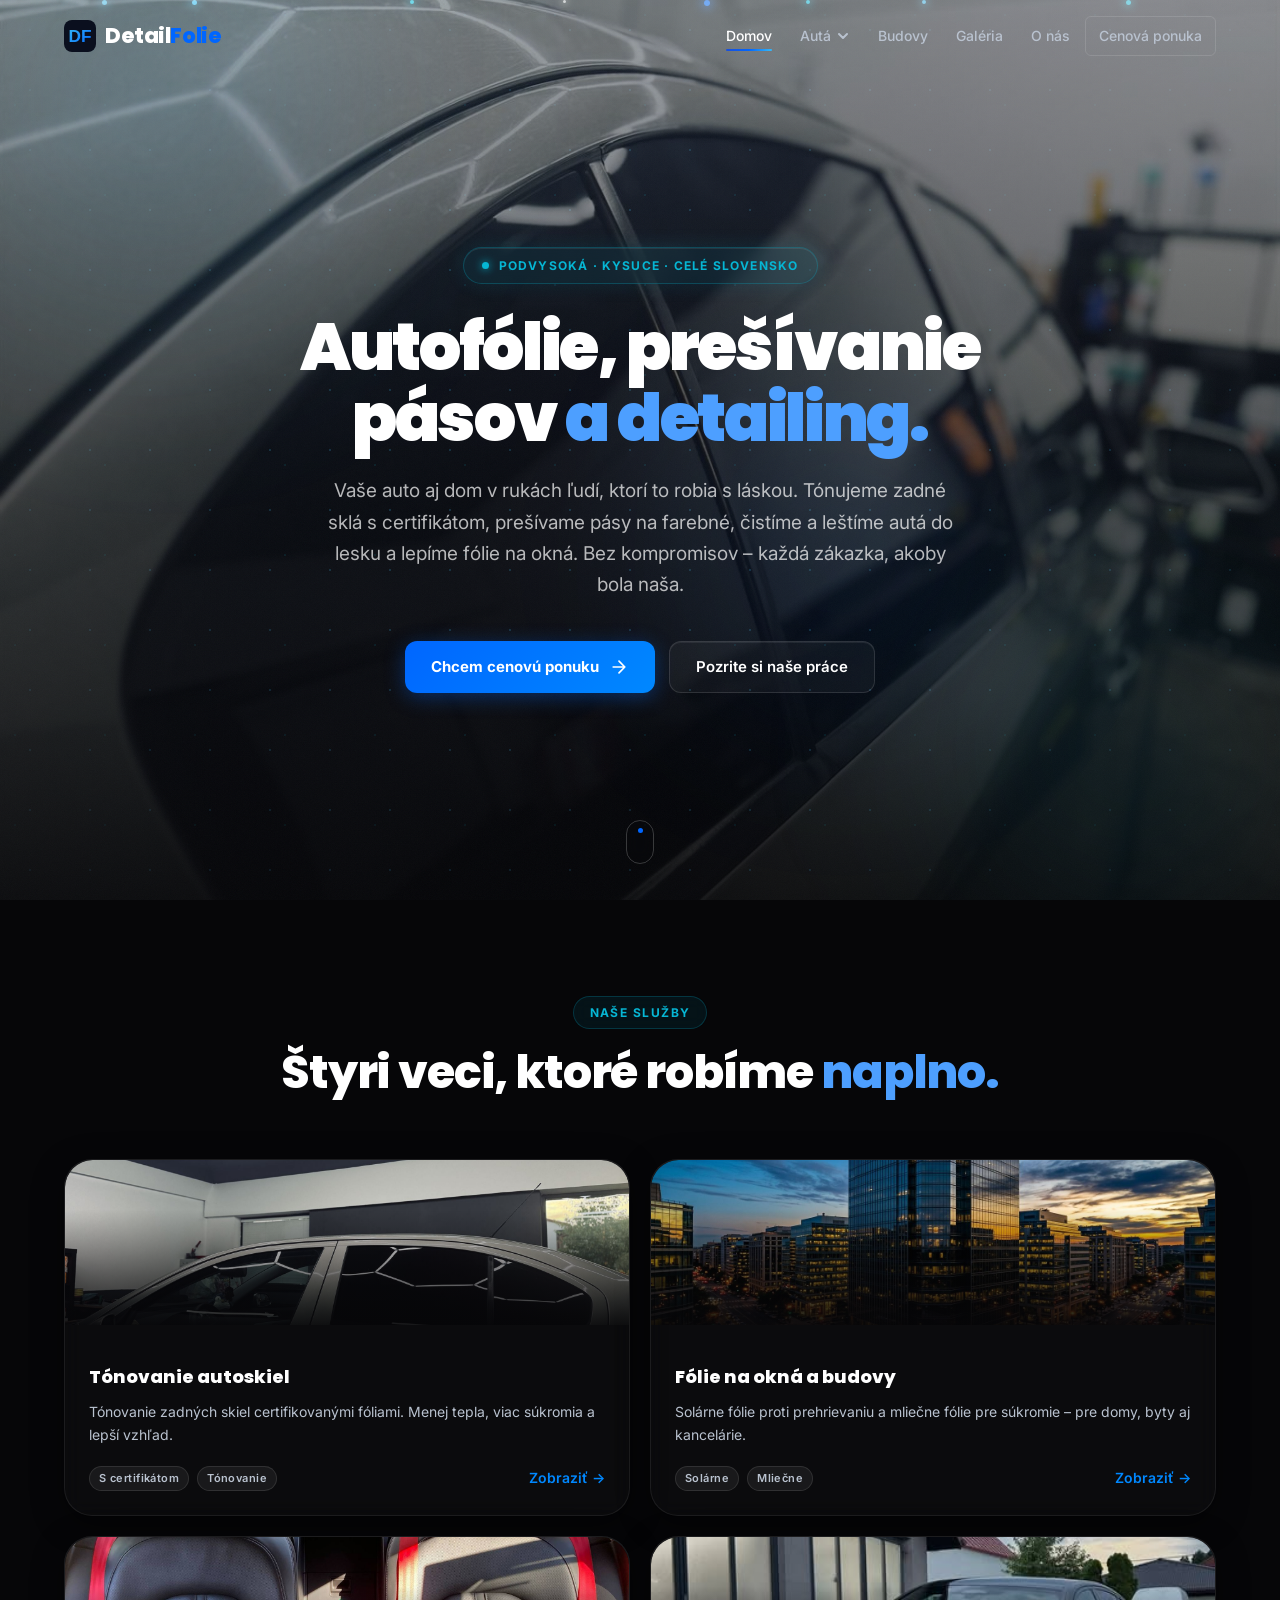
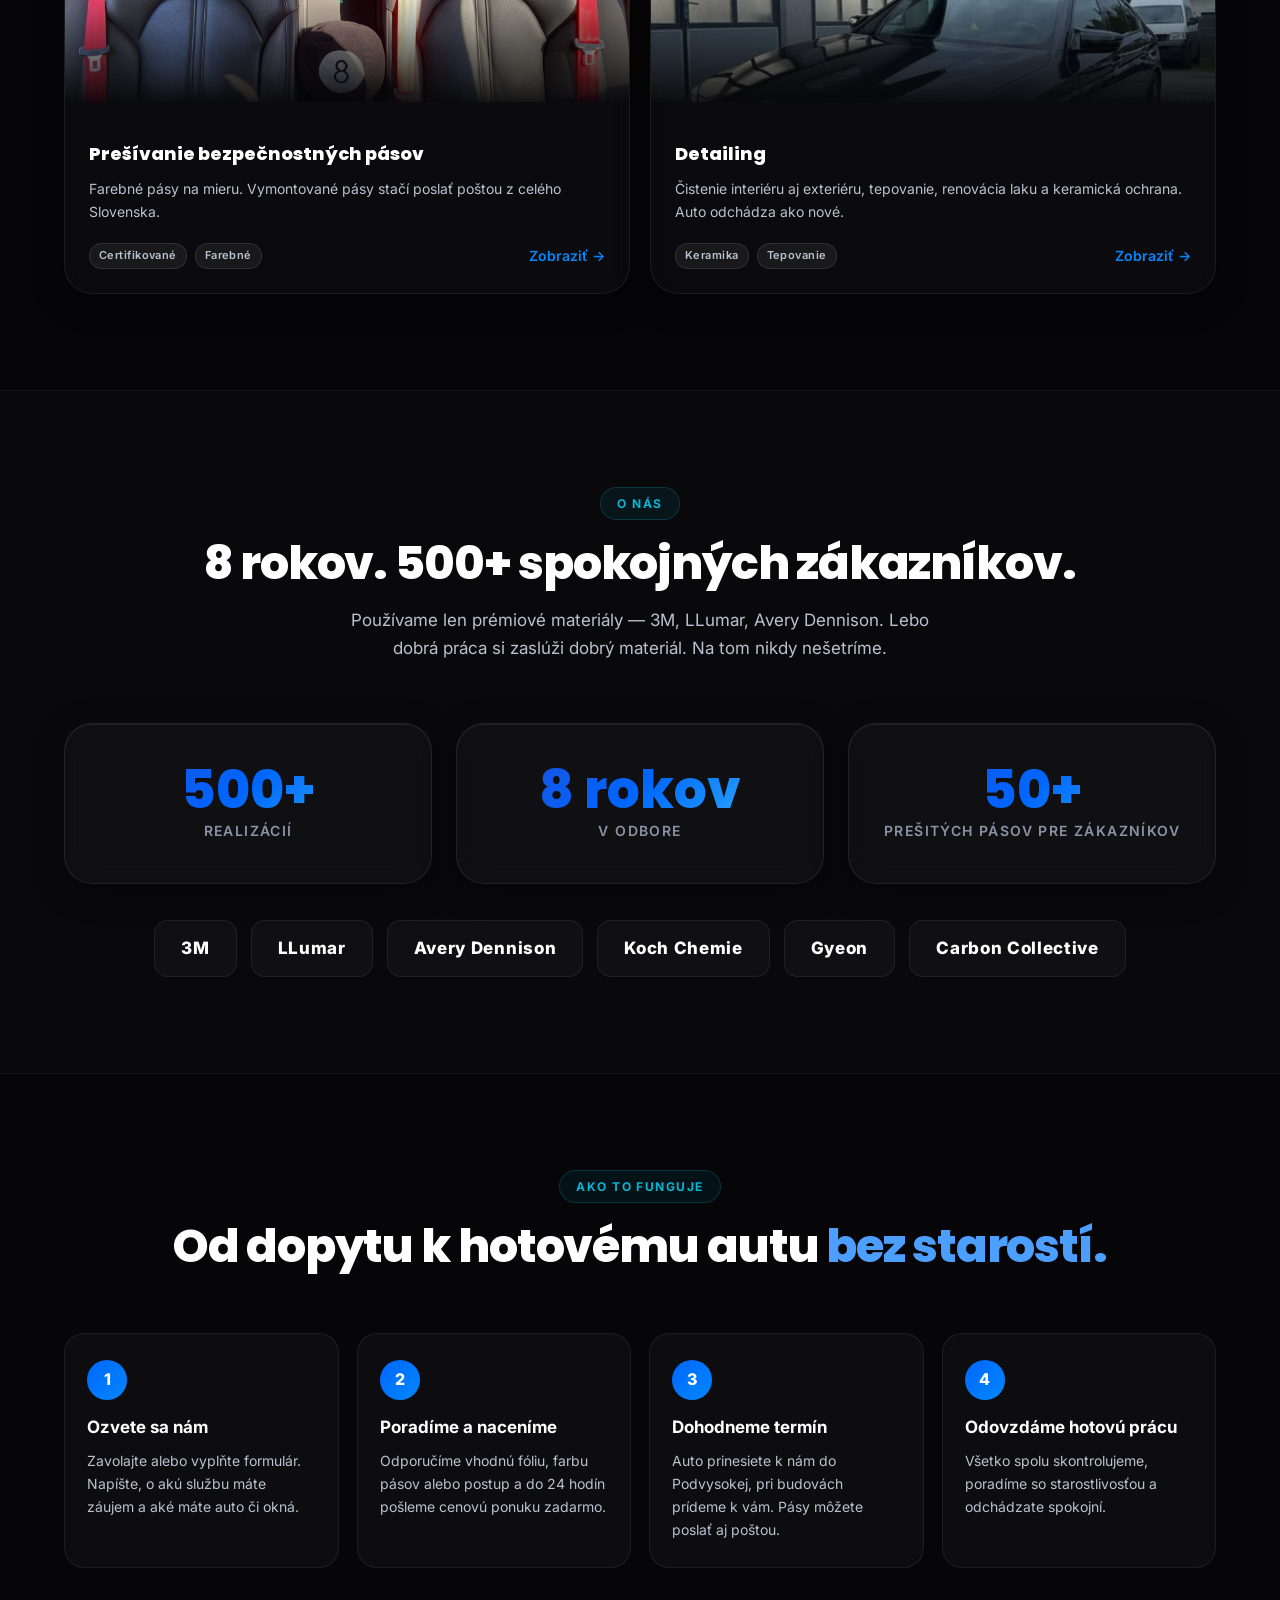
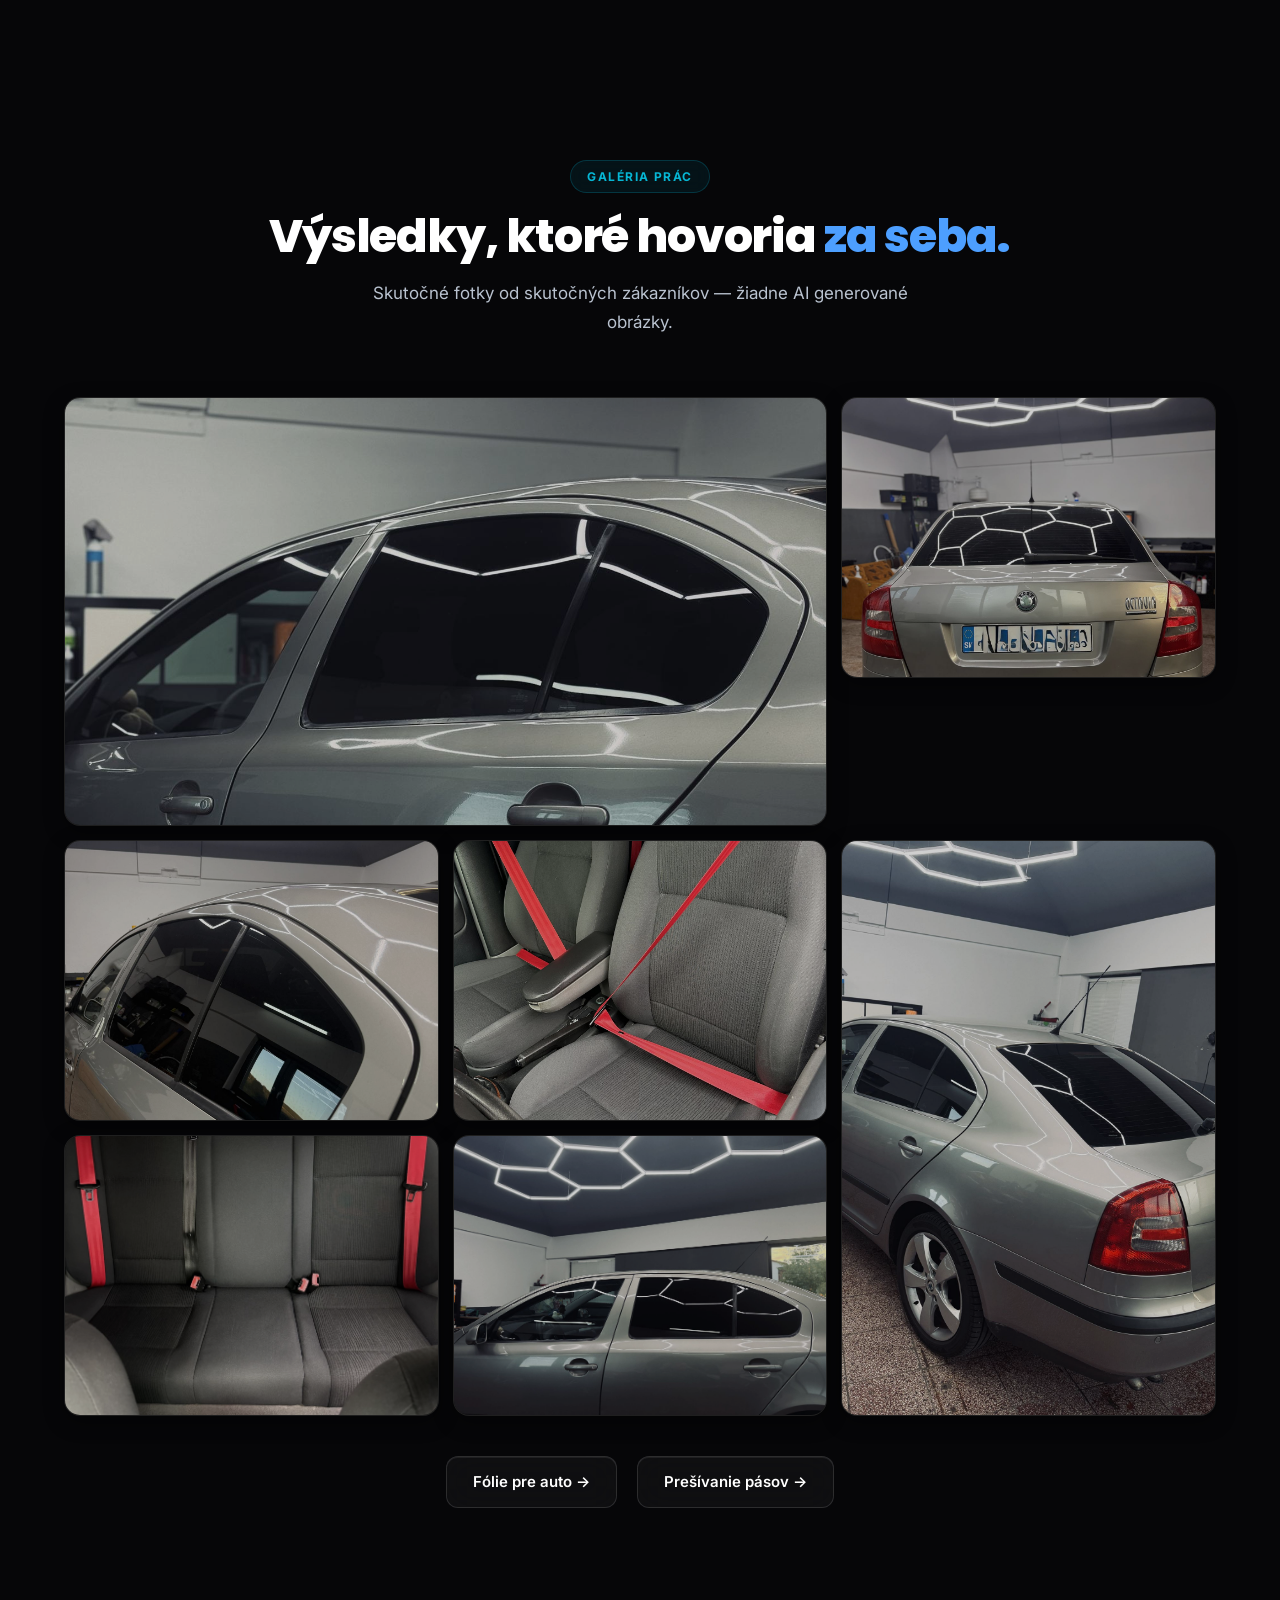
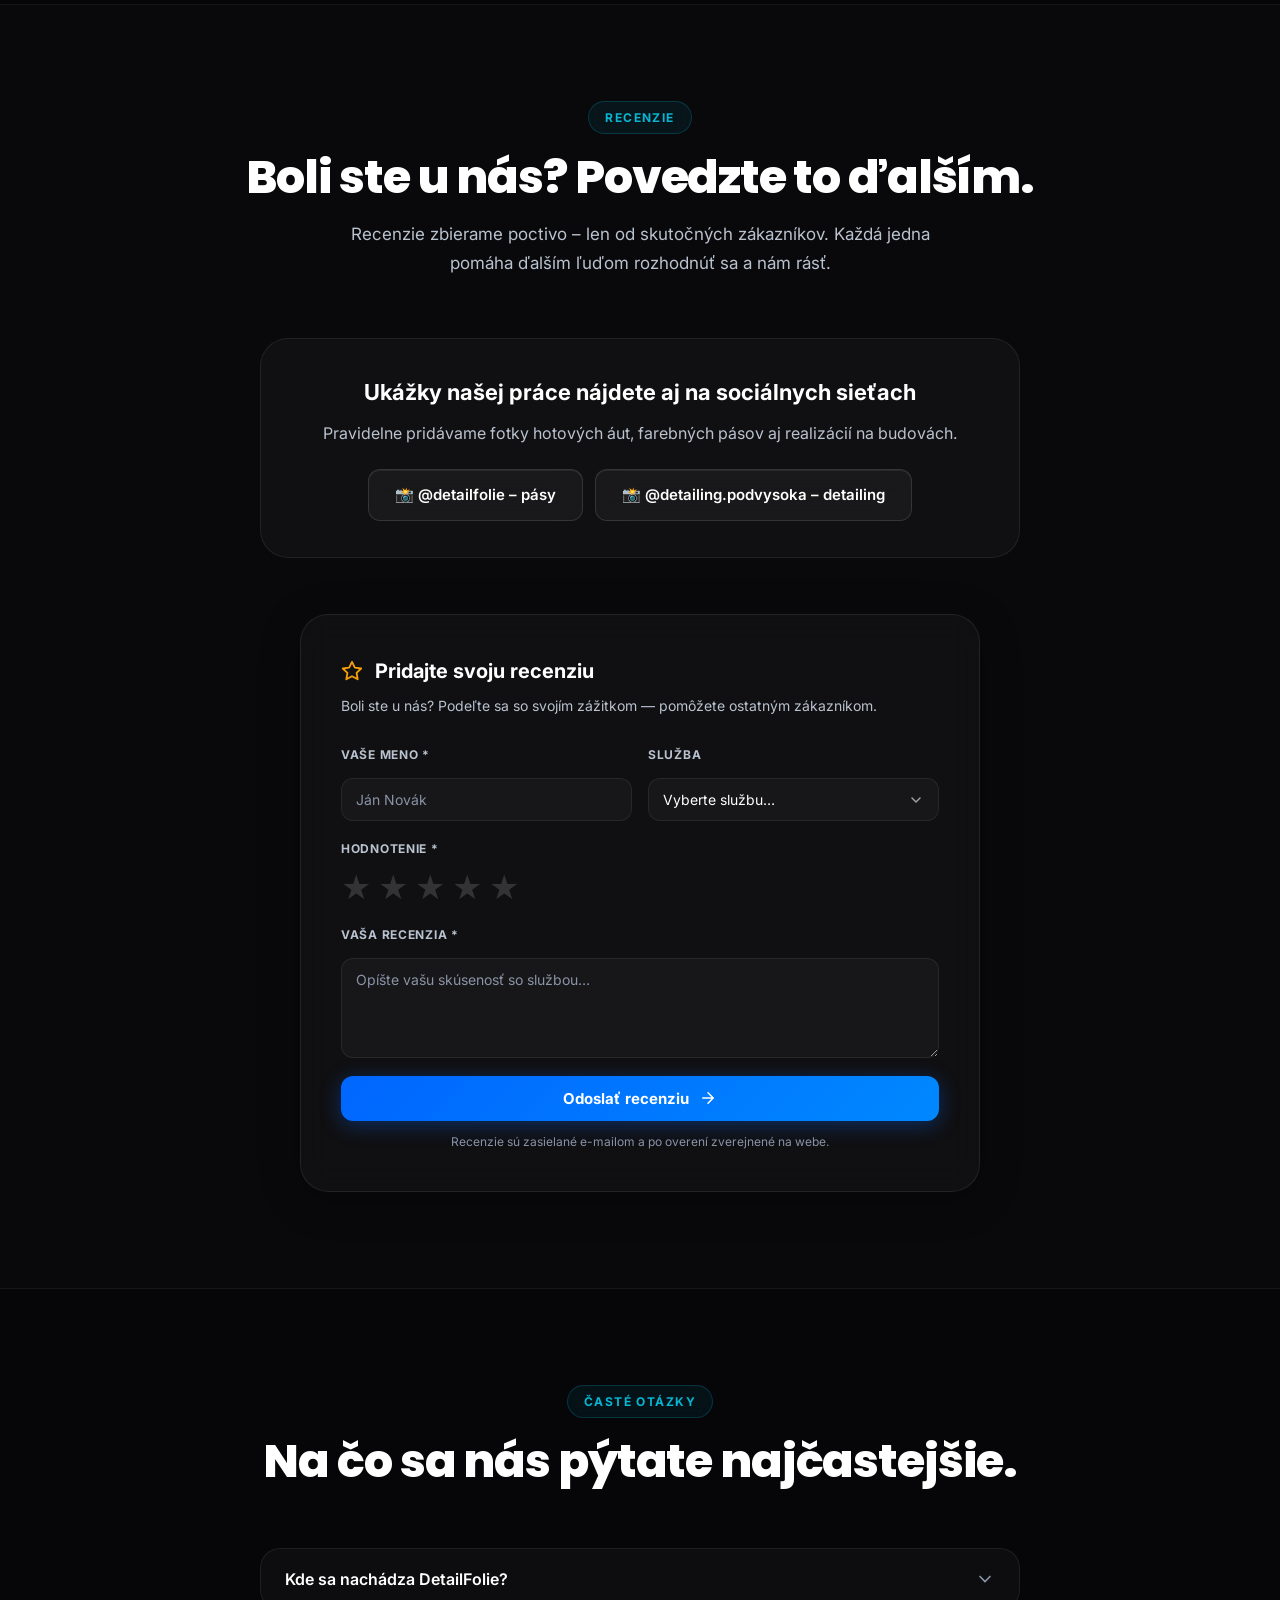
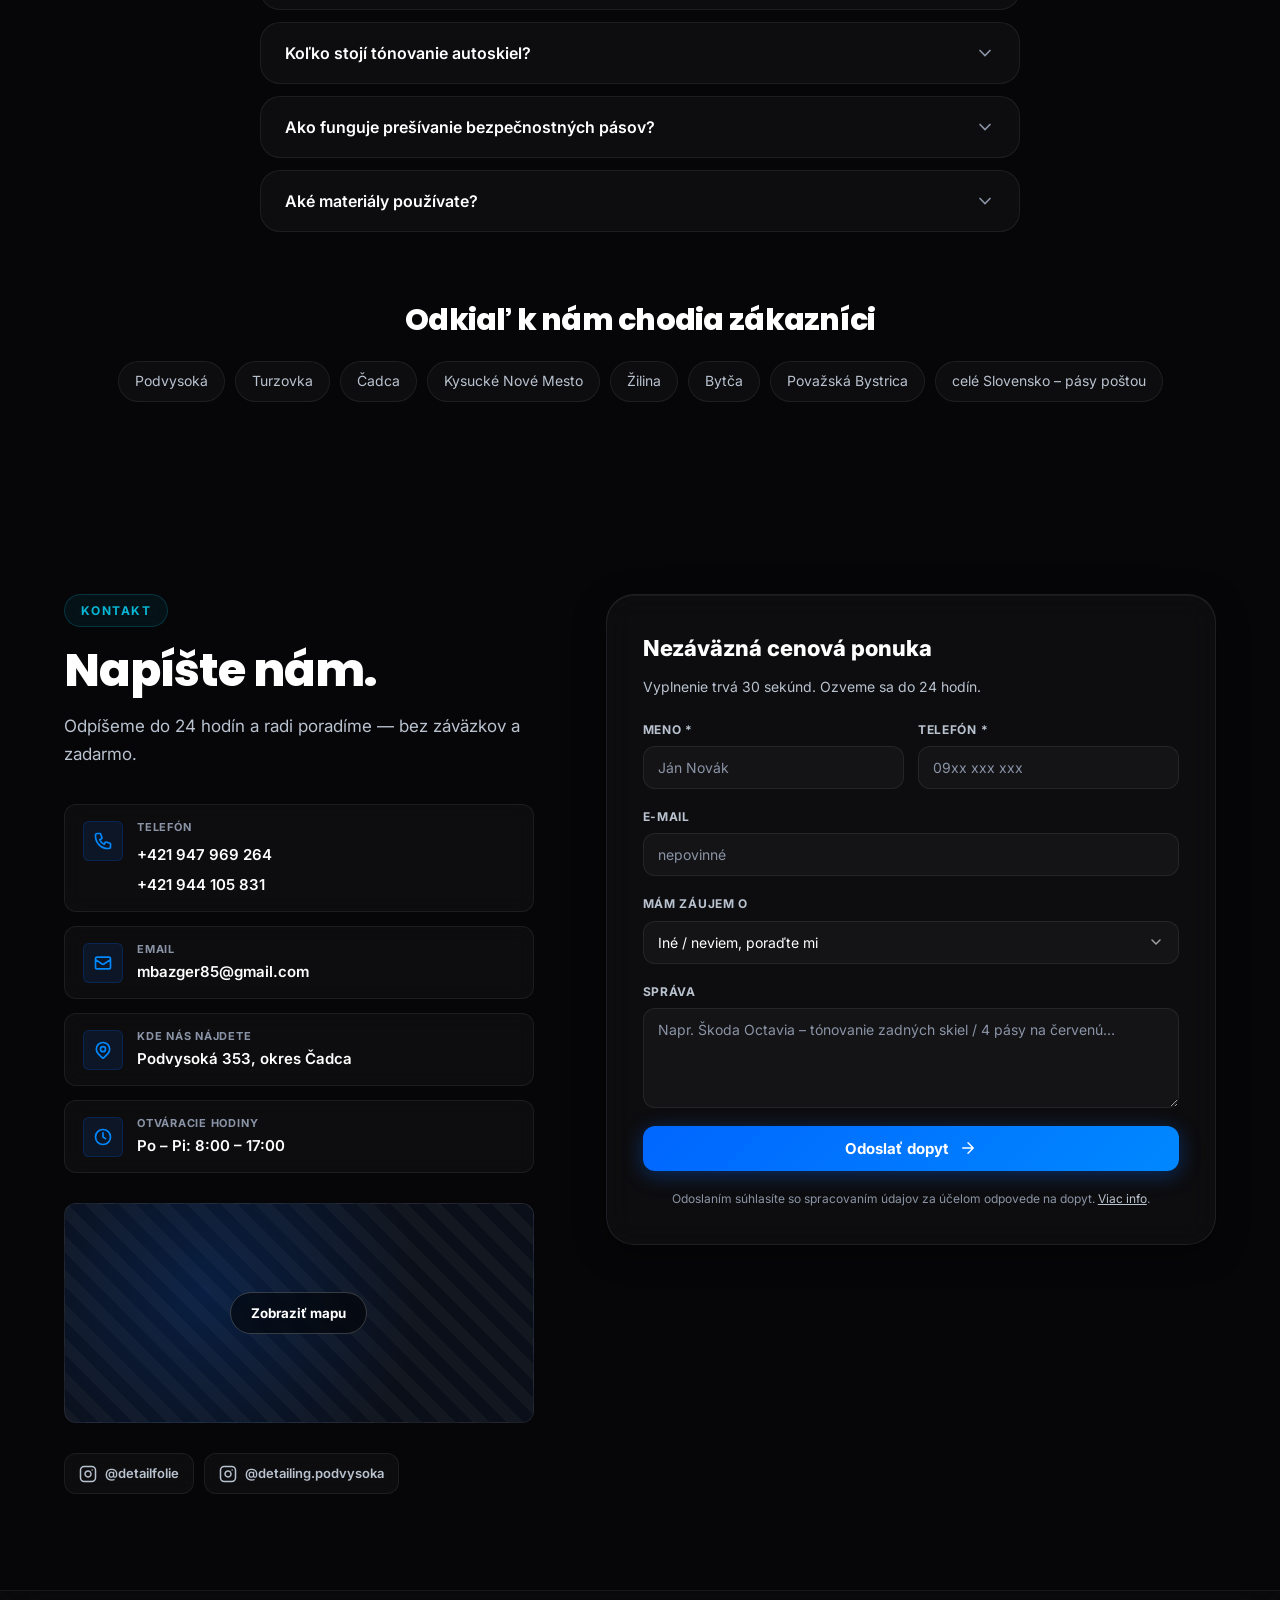
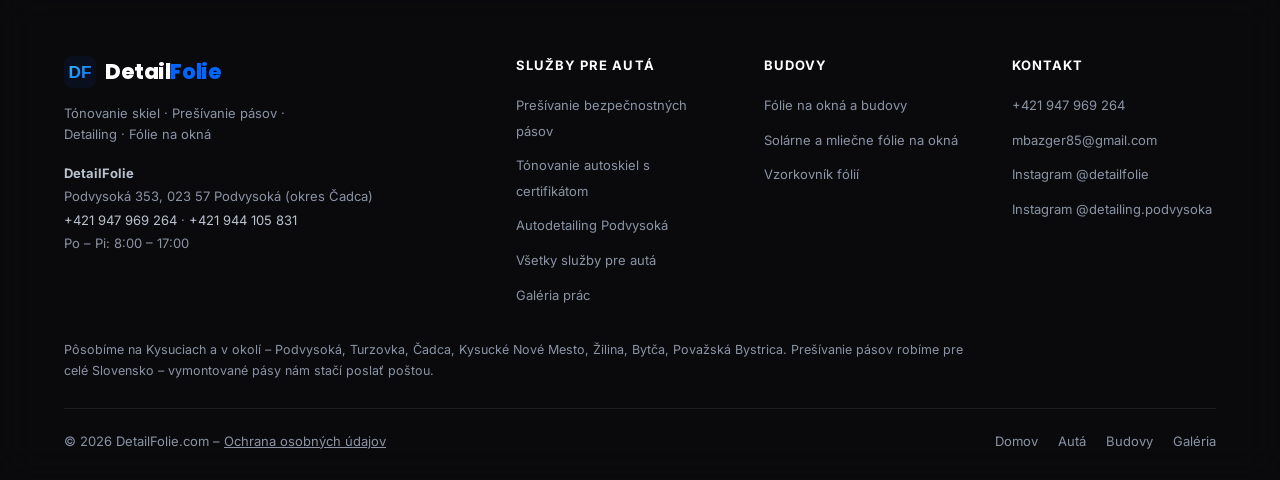
==== index.html @ 5110e55f "Mobilný cenník, galéria po riadkoch, GSAP + Lenis animácie - Cenník na mobile: názov a cena v riadku" ====
<!DOCTYPE html>
<html lang="sk">
<head>
  <meta charset="UTF-8"/>
  <meta name="viewport" content="width=device-width, initial-scale=1.0"/>

  <title>Tónovanie autoskiel, prešívanie pásov, detailing a fólie na okná | Podvysoká, Čadca – DetailFolie</title>
  <meta name="description" content="Tónovanie zadných skiel s certifikátom, farebné bezpečnostné pásy (aj poštou), autodetailing a tepovanie, protislnečné a mliečne fólie na okná. Podvysoká, Čadca, Turzovka, Žilina. Ponuka zadarmo ☎ 0947 969 264"/>
  <meta name="robots" content="index, follow, max-snippet:-1, max-image-preview:large, max-video-preview:-1"/>
  <link rel="canonical" href="https://detailfolie.com/"/>

  <link rel="icon" type="image/svg+xml" href="/favicon.svg"/>
  <link rel="apple-touch-icon" href="/favicon.jpg"/>
  <meta name="theme-color" content="#0a0f1e"/>

  <meta property="og:type" content="website"/>
  <meta property="og:site_name" content="DetailFolie"/>
  <meta property="og:url" content="https://detailfolie.com/"/>
  <meta property="og:title" content="DetailFolie – autofólie, prešívanie pásov, detailing, fólie na budovy"/>
  <meta property="og:description" content="Tónovanie autoskiel, farebné bezpečnostné pásy, detailing a fólie na okná. Podvysoká a okolie, prešívanie pásov aj poštou z celého Slovenska."/>
  <meta property="og:image" content="https://detailfolie.com/assets/og/home.jpg"/>
  <meta property="og:image:width" content="1200"/>
  <meta property="og:image:height" content="630"/>
  <meta property="og:locale" content="sk_SK"/>
  <meta name="twitter:card" content="summary_large_image"/>

  <link rel="preload" as="image" href="/folie_auta/IMG_4145.JPEG" fetchpriority="high"/>

  <script type="application/ld+json">
  {
    "@context": "https://schema.org",
    "@graph": [
      {
        "@type": "WebSite",
        "@id": "https://detailfolie.com/#web",
        "url": "https://detailfolie.com/",
        "name": "DetailFolie",
        "inLanguage": "sk-SK",
        "publisher": { "@id": "https://detailfolie.com/#firma" }
      },
      {
        "@type": "AutoRepair",
        "@id": "https://detailfolie.com/#firma",
        "name": "DetailFolie",
        "description": "Tónovanie zadných skiel auta certifikovanými fóliami, prešívanie bezpečnostných pásov, autodetailing (čistenie interiéru a exteriéru, renovácia laku, keramická ochrana) a solárne a mliečne fólie na okná budov.",
        "url": "https://detailfolie.com/",
        "image": "https://detailfolie.com/assets/og/home.jpg",
        "logo": "https://detailfolie.com/favicon.jpg",
        "telephone": "+421947969264",
        "email": "mbazger85@gmail.com",
        "priceRange": "€€",
        "currenciesAccepted": "EUR",
        "paymentAccepted": "Hotovosť, bankový prevod",
        "address": { "@type": "PostalAddress", "streetAddress": "Podvysoká 353", "addressLocality": "Podvysoká", "postalCode": "023 57", "addressRegion": "Žilinský kraj", "addressCountry": "SK" },
        "openingHoursSpecification": [{ "@type": "OpeningHoursSpecification", "dayOfWeek": ["Monday","Tuesday","Wednesday","Thursday","Friday"], "opens": "08:00", "closes": "17:00" }],
        "areaServed": [
          { "@type": "City", "name": "Podvysoká" }, { "@type": "City", "name": "Turzovka" }, { "@type": "City", "name": "Čadca" },
          { "@type": "City", "name": "Kysucké Nové Mesto" }, { "@type": "City", "name": "Žilina" }, { "@type": "City", "name": "Bytča" },
          { "@type": "City", "name": "Považská Bystrica" }, { "@type": "Country", "name": "Slovensko" }
        ],
        "hasOfferCatalog": {
          "@type": "OfferCatalog",
          "name": "Služby DetailFolie",
          "itemListElement": [
            { "@type": "Offer", "itemOffered": { "@type": "Service", "name": "Prešívanie bezpečnostných pásov", "url": "https://detailfolie.com/presivanie" } },
            { "@type": "Offer", "itemOffered": { "@type": "Service", "name": "Tónovanie autoskiel", "url": "https://detailfolie.com/auto-folie" } },
            { "@type": "Offer", "itemOffered": { "@type": "Service", "name": "Autodetailing – čistenie, renovácia laku, keramická ochrana", "url": "https://detailfolie.com/detailing" } },
            { "@type": "Offer", "itemOffered": { "@type": "Service", "name": "Solárne a mliečne fólie na okná budov", "url": "https://detailfolie.com/budovy" } }
          ]
        },
        "sameAs": ["https://www.instagram.com/detailfolie/", "https://www.instagram.com/detailing.podvysoka/"]
      },
      {
        "@type": "FAQPage",
        "mainEntity": [
          { "@type": "Question", "name": "Kde sa nachádza DetailFolie?", "acceptedAnswer": { "@type": "Answer", "text": "Sme v Podvysokej (okres Čadca, Kysuce). Zákazníci k nám chodia z Turzovky, Čadce, Kysuckého Nového Mesta, Žiliny, Bytče aj Považskej Bystrice. Fólie na budovy montujeme priamo u vás a prešívanie pásov robíme aj poštou pre celé Slovensko." } },
          { "@type": "Question", "name": "Koľko stojí tónovanie autoskiel?", "acceptedAnswer": { "@type": "Answer", "text": "Cena závisí od typu vozidla, počtu skiel a zvolenej fólie. Napíšte nám model auta alebo zavolajte na +421 947 969 264 a pošleme presnú cenovú ponuku zadarmo." } },
          { "@type": "Question", "name": "Ako funguje prešívanie bezpečnostných pásov?", "acceptedAnswer": { "@type": "Answer", "text": "Vymontované pásy nám pošlete poštou alebo prinesiete osobne do Podvysokej. Prešijeme ich špeciálnymi niťami vo farbe podľa vášho výberu so zachovaním bezpečnosti a pošleme späť, prípadne si po ne prídete." } },
          { "@type": "Question", "name": "Aké materiály používate?", "acceptedAnswer": { "@type": "Answer", "text": "Pri fóliách používame materiály 3M, LLumar a Avery Dennison, pri detailingu profesionálnu chémiu a keramiku Koch Chemie, Gyeon a Carbon Collective. Dobrá práca si zaslúži dobrý materiál." } }
        ]
      }
    ]
  }
  </script>

  <!-- ===== FONTS & CSS ===== -->
  <link rel="preconnect" href="https://fonts.googleapis.com"/>
  <link rel="preconnect" href="https://fonts.gstatic.com" crossorigin/>
  <link href="https://fonts.googleapis.com/css2?family=Outfit:wght@300;400;500;600;700;800;900&display=swap" rel="stylesheet"/>
  <link rel="stylesheet" href="style.css"/>

</head>
<body>

<div class="bg-4d" aria-hidden="true">
  <div class="bg-grid"></div>
  <div class="bg-beam b1"></div>
  <div class="bg-beam b2"></div>
  <div class="bg-beam b3"></div>
  <div class="bg-particle p1"></div>
  <div class="bg-particle p2"></div>
  <div class="bg-particle p3"></div>
  <div class="bg-particle p4"></div>
  <div class="bg-particle p5"></div>
  <div class="bg-particle p6"></div>
  <div class="bg-particle p7"></div>
  <div class="bg-particle p8"></div>
  <div class="bg-ray r1"></div>
  <div class="bg-ray r2"></div>
  <div class="bg-ray r3"></div>
</div>

<nav class="navbar" id="navbar" aria-label="Hlavné menu">
  <div class="nav-inner">
    <a aria-label="DetailFolie – domov" class="nav-logo" href="/">
      <span style="display:inline-flex;align-items:center;gap:9px;">
        <img src="/favicon.svg" alt="" width="32" height="32" style="border-radius:8px;vertical-align:middle;"/>
        <span class="logo-text">Detail<span class="logo-accent">Folie</span></span>
      </span>
    </a>

    <ul class="nav-links" id="navLinks">
      <li class="nav-item"><a class="nav-link" data-page="/" href="/">Domov</a></li>
      <li class="nav-item">
        <a href="/auto" class="nav-link" data-page="/auto" aria-haspopup="true">
          Autá
          <svg class="nav-chevron" width="14" height="14" viewBox="0 0 14 14" fill="none" aria-hidden="true"><path d="M3 5l4 4 4-4" stroke="currentColor" stroke-width="2" stroke-linecap="round" stroke-linejoin="round"/></svg>
        </a>
        <div class="nav-dropdown">
          <a class="dropdown-link" data-page="/auto-folie" href="/auto-folie">
            <div class="dropdown-icon"><svg width="18" height="18" viewBox="0 0 24 24" fill="none" aria-hidden="true"><path d="M3 11l2-5h14l2 5M3 11v6h18v-6M3 11H1m20 0h2" stroke="currentColor" stroke-width="2" stroke-linecap="round"/></svg></div>
            <div><span>Fólie pre auto</span><span class="dropdown-label">Tónovanie skiel s certifikátom</span></div>
          </a>
          <div class="dropdown-sep"></div>
          <a class="dropdown-link" data-page="/presivanie" href="/presivanie">
            <div class="dropdown-icon"><svg width="18" height="18" viewBox="0 0 24 24" fill="none" aria-hidden="true"><path d="M12 2v20M2 12h20" stroke="currentColor" stroke-width="2" stroke-linecap="round"/></svg></div>
            <div><span>Prešívanie pásov</span><span class="dropdown-label">Farebné bezpečnostné pásy</span></div>
          </a>
          <div class="dropdown-sep"></div>
          <a class="dropdown-link" data-page="/detailing" href="/detailing">
            <div class="dropdown-icon"><svg width="18" height="18" viewBox="0 0 24 24" fill="none" aria-hidden="true"><circle cx="12" cy="12" r="9" stroke="currentColor" stroke-width="2"/><path d="M12 8v4l3 3" stroke="currentColor" stroke-width="2" stroke-linecap="round"/></svg></div>
            <div><span>Detailing</span><span class="dropdown-label">Čistenie, leštenie, keramika</span></div>
          </a>
        </div>
      </li>
      <li class="nav-item"><a class="nav-link" data-page="/budovy" href="/budovy">Budovy</a></li>
      <li class="nav-item"><a class="nav-link" data-page="/galeria" href="/galeria">Galéria</a></li>
      <li class="nav-item"><a class="nav-link" href="/#preco-my">O nás</a></li>
      <li class="nav-item"><a class="nav-link nav-cta" href="#kontakt">Cenová ponuka</a></li>
    </ul>
    <button class="nav-toggle" id="navToggle" aria-label="Otvoriť menu" aria-expanded="false" aria-controls="mobileDrawer"><span></span><span></span><span></span></button>
  </div>
</nav>

<div class="mobile-drawer" id="mobileDrawer">
  <a class="nav-link" href="/">Domov</a>
  <div class="mobile-sep"></div>
  <a class="mobile-group-title" href="/auto">Autá</a>
  <a class="dropdown-link" href="/auto-folie"><div class="dropdown-icon"><svg width="16" height="16" viewBox="0 0 24 24" fill="none" aria-hidden="true"><path d="M3 11l2-5h14l2 5M3 11v6h18v-6" stroke="currentColor" stroke-width="2" stroke-linecap="round"/></svg></div><div><span>Fólie pre auto</span></div></a>
  <a class="dropdown-link" href="/presivanie"><div class="dropdown-icon"><svg width="16" height="16" viewBox="0 0 24 24" fill="none" aria-hidden="true"><path d="M12 2v20M2 12h20" stroke="currentColor" stroke-width="2" stroke-linecap="round"/></svg></div><div><span>Prešívanie pásov</span></div></a>
  <a class="dropdown-link" href="/detailing"><div class="dropdown-icon"><svg width="16" height="16" viewBox="0 0 24 24" fill="none" aria-hidden="true"><circle cx="12" cy="12" r="9" stroke="currentColor" stroke-width="2"/></svg></div><div><span>Detailing</span></div></a>
  <div class="mobile-sep"></div>
  <a class="nav-link" href="/budovy">Fólie na budovy</a>
  <a class="nav-link" href="/galeria">Galéria prác</a>
  <a class="nav-link" href="/vzorkovnik">Vzorkovník fólií</a>
  <a class="nav-link" href="#kontakt" style="color:var(--blue-h);font-weight:700">Cenová ponuka</a>
</div>

<header class="hero">
  <div class="hero-bg">
    <div class="hero-slideshow" id="heroSlides">
      <div class="hero-slide active" style="background-image: url('folie_auta/IMG_4145.JPEG');"></div>
      <div class="hero-slide" style="background-image: url('folie_auta/IMG_4149.JPEG');"></div>
      <div class="hero-slide" style="background-image: url('pasy/28.jpeg');"></div>
      <div class="hero-slide" style="background-image: url('folie_auta/IMG_4148.JPEG');"></div>
    </div>
    <div class="hero-overlay"></div>
    <div class="hero-orb hero-orb-1"></div>
    <div class="hero-orb hero-orb-2"></div>
    <div class="hero-orb hero-orb-3"></div>
  </div>
  <div class="hero-content">
    <div class="hero-badge">
      <span class="badge-dot"></span> Podvysoká · Kysuce · celé Slovensko
    </div>
    <h1 class="hero-title">
      Autofólie, prešívanie<br/>pásov
      <span class="gt-blue">a detailing.</span>
    </h1>
    <p class="hero-sub">
      Vaše auto aj dom v rukách ľudí, ktorí to robia s láskou. Tónujeme zadné sklá s certifikátom, prešívame pásy na farebné, čistíme a leštíme autá do lesku a lepíme fólie na okná. Bez kompromisov – každá zákazka, akoby bola naša.
    </p>
    <div class="hero-btns">
      <a href="#kontakt" class="btn btn-primary">
        Chcem cenovú ponuku
        <svg width="20" height="20" viewBox="0 0 24 24" fill="none"><path d="M5 12h14M12 5l7 7-7 7" stroke="currentColor" stroke-width="2" stroke-linecap="round" stroke-linejoin="round"/></svg>
      </a>
      <a href="#sluzby" class="btn btn-ghost">
        Pozrite si naše práce
      </a>
    </div>
  </div>
  <a href="#sluzby" class="hero-scroll" aria-label="Scroll down">
    <div class="scroll-ico"><div class="scroll-dot"></div></div>
  </a>
</header>

<section id="sluzby" class="sec">
  <div class="container">
    <div class="sec-hdr anim">
      <span class="tag">Naše služby</span>
      <h2 class="sec-title">Štyri veci, ktoré robíme <span class="gt-blue">naplno.</span></h2>
    </div>
    <div class="hub-grid svc-hub-grid">

      <!-- Fólie pre auto -->
      <a href="/auto-folie" class="hub-card svc-card anim anim-d1">
        <div class="svc-photo-wrap">
          <img src="folie_auta/IMG_4148.JPEG" alt="Tónovanie autoskiel a fólie na auto" class="svc-photo" loading="lazy" decoding="async"/>
          <div class="svc-photo-fade"></div>
          <div class="svc-card-icon svc-icon-blue svc-icon-over">
            <svg width="22" height="22" viewBox="0 0 24 24" fill="none">
              <path d="M4.5 10.5L6 6.5C6.4 5.4 7.4 5 8.5 5h7c1.1 0 2.1.4 2.5 1.5l1.5 4" stroke="currentColor" stroke-width="1.8" stroke-linecap="round"/>
              <rect x="2" y="10.5" width="20" height="7" rx="2" stroke="currentColor" stroke-width="1.8"/>
              <circle cx="6.5" cy="17.5" r="1.5" fill="currentColor"/>
              <circle cx="17.5" cy="17.5" r="1.5" fill="currentColor"/>
            </svg>
          </div>
        </div>
        <div class="svc-card-body">
          <h3>Tónovanie autoskiel</h3>
          <p>Tónovanie zadných skiel certifikovanými fóliami. Menej tepla, viac súkromia a lepší vzhľad.</p>
        </div>
        <div class="svc-card-footer">
          <span class="svc-tag">S certifikátom</span>
          <span class="svc-tag">Tónovanie</span>
          <span class="hub-card-link">Zobraziť →</span>
        </div>
        <div class="svc-card-deco svc-deco-blue"></div>
      </a>

      <!-- Fólie na budovy -->
      <a href="/budovy" class="hub-card svc-card anim anim-d2">
        <div class="svc-photo-wrap">
          <img src="assets/hero_building_folie.jpg" alt="Solárne fólie na okná budov" class="svc-photo" loading="lazy" decoding="async"/>
          <div class="svc-photo-fade"></div>
          <div class="svc-card-icon svc-icon-sky svc-icon-over">
            <svg width="22" height="22" viewBox="0 0 24 24" fill="none">
              <rect x="3" y="3" width="18" height="18" rx="2" stroke="currentColor" stroke-width="1.8"/>
              <path d="M3 9h18M3 15h18M9 3v18M15 3v18" stroke="currentColor" stroke-width="1.5" stroke-linecap="round"/>
              <rect x="5" y="5" width="2.5" height="2.5" rx=".4" fill="currentColor" opacity=".5"/>
              <rect x="16.5" y="5" width="2.5" height="2.5" rx=".4" fill="currentColor" opacity=".5"/>
            </svg>
          </div>
        </div>
        <div class="svc-card-body">
          <h3>Fólie na okná a budovy</h3>
          <p>Solárne fólie proti prehrievaniu a mliečne fólie pre súkromie – pre domy, byty aj kancelárie.</p>
        </div>
        <div class="svc-card-footer">
          <span class="svc-tag">Solárne</span>
          <span class="svc-tag">Mliečne</span>
          <span class="hub-card-link">Zobraziť →</span>
        </div>
        <div class="svc-card-deco svc-deco-sky"></div>
      </a>

      <!-- Prešívanie pásov -->
      <a href="/presivanie" class="hub-card svc-card anim anim-d3">
        <div class="svc-photo-wrap">
          <img src="pasy/4.jpg" alt="Prešívanie bezpečnostných pásov na farebné – červené pásy v aute" class="svc-photo" loading="lazy" decoding="async"/>
          <div class="svc-photo-fade"></div>
          <div class="svc-card-icon svc-icon-amber svc-icon-over">
            <svg width="22" height="22" viewBox="0 0 24 24" fill="none">
              <path d="M5 4C5 4 5 14 12 19c7-5 7-15 7-15" stroke="currentColor" stroke-width="1.8" stroke-linecap="round" stroke-linejoin="round"/>
              <path d="M9 4h6" stroke="currentColor" stroke-width="1.8" stroke-linecap="round"/>
              <path d="M8 8.5h8M8.5 12h7M9.5 15h5" stroke="currentColor" stroke-width="1.4" stroke-linecap="round" stroke-dasharray="1.5 2"/>
            </svg>
          </div>
        </div>
        <div class="svc-card-body">
          <h3>Prešívanie bezpečnostných pásov</h3>
          <p>Farebné pásy na mieru. Vymontované pásy stačí poslať poštou z celého Slovenska.</p>
        </div>
        <div class="svc-card-footer">
          <span class="svc-tag">Certifikované</span>
          <span class="svc-tag">Farebné</span>
          <span class="hub-card-link">Zobraziť →</span>
        </div>
        <div class="svc-card-deco svc-deco-amber"></div>
      </a>

      <!-- Detailing -->
      <a href="/detailing" class="hub-card svc-card anim anim-d4">
        <div class="svc-photo-wrap">
          <img src="detailing/bmw-5-exterier.jpg" alt="Auto detailing Podvysoká – BMW po čistení exteriéru" class="svc-photo" loading="lazy" decoding="async"/>
          <div class="svc-photo-fade"></div>
          <div class="svc-card-icon svc-icon-emerald svc-icon-over">
            <svg width="22" height="22" viewBox="0 0 24 24" fill="none">
              <path d="M8 18V9a3 3 0 0 1 3-3h2a3 3 0 0 1 3 3v2" stroke="currentColor" stroke-width="1.8" stroke-linecap="round"/>
              <path d="M8 18h8" stroke="currentColor" stroke-width="1.8" stroke-linecap="round"/>
              <path d="M16 11c1.5 0 3 .5 3 2s-1.5 2-3 2" stroke="currentColor" stroke-width="1.5" stroke-linecap="round"/>
              <circle cx="19" cy="13" r=".8" fill="currentColor"/>
            </svg>
          </div>
        </div>
        <div class="svc-card-body">
          <h3>Detailing</h3>
          <p>Čistenie interiéru aj exteriéru, tepovanie, renovácia laku a keramická ochrana. Auto odchádza ako nové.</p>
        </div>
        <div class="svc-card-footer">
          <span class="svc-tag">Keramika</span>
          <span class="svc-tag">Tepovanie</span>
          <span class="hub-card-link">Zobraziť →</span>
        </div>
        <div class="svc-card-deco svc-deco-emerald"></div>
      </a>

    </div>
  </div>
</section>

<section id="preco-my" class="sec-alt">
  <div class="container">
    <div class="sec-hdr anim">
      <span class="tag">O nás</span>
      <h2 class="sec-title">8 rokov. 500+ spokojných zákazníkov.</h2>
      <p class="sec-sub">Používame len prémiové materiály — 3M, LLumar, Avery Dennison. Lebo dobrá práca si zaslúži dobrý materiál. Na tom nikdy nešetríme.</p>
    </div>
    <div class="stats-container">
      <div class="stat-card anim anim-d1 in">
        <div class="stat-num">500+</div>
        <div class="stat-lbl">Realizácií</div>
      </div>
      <div class="stat-card anim anim-d2 in">
        <div class="stat-num">8 rokov</div>
        <div class="stat-lbl">V odbore</div>
      </div>
      <div class="stat-card anim anim-d3 in">
        <div class="stat-num">50+</div>
        <div class="stat-lbl">Prešitých pásov pre zákazníkov</div>
      </div>
    </div>
    <div class="brand-row anim" aria-label="Materiály, s ktorými pracujeme">
      <span class="brand-pill">3M</span>
      <span class="brand-pill">LLumar</span>
      <span class="brand-pill">Avery Dennison</span>
      <span class="brand-pill">Koch Chemie</span>
      <span class="brand-pill">Gyeon</span>
      <span class="brand-pill">Carbon Collective</span>
    </div>
  </div>
</section>

<section id="ako-to-funguje" class="sec">
  <div class="container">
    <div class="sec-hdr anim">
      <span class="tag">Ako to funguje</span>
      <h2 class="sec-title">Od dopytu k hotovému autu <span class="gt-blue">bez starostí.</span></h2>
    </div>
    <div class="steps-grid anim anim-d1">
      <div class="step-card"><h3>Ozvete sa nám</h3><p>Zavolajte alebo vyplňte formulár. Napíšte, o akú službu máte záujem a aké máte auto či okná.</p></div>
      <div class="step-card"><h3>Poradíme a naceníme</h3><p>Odporučíme vhodnú fóliu, farbu pásov alebo postup a do 24 hodín pošleme cenovú ponuku zadarmo.</p></div>
      <div class="step-card"><h3>Dohodneme termín</h3><p>Auto prinesiete k nám do Podvysokej, pri budovách prídeme k vám. Pásy môžete poslať aj poštou.</p></div>
      <div class="step-card"><h3>Odovzdáme hotovú prácu</h3><p>Všetko spolu skontrolujeme, poradíme so starostlivosťou a odchádzate spokojní.</p></div>
    </div>
  </div>
</section>

<!-- GALLERY SECTION ON HOMEPAGE -->
<section id="galeria-praci" class="sec">
  <div class="container">
    <div class="sec-hdr anim">
      <span class="tag">Galéria prác</span>
      <h2 class="sec-title">Výsledky, ktoré hovoria <span class="gt-blue">za seba.</span></h2>
      <p class="sec-sub">Skutočné fotky od skutočných zákazníkov — žiadne AI generované obrázky.</p>
    </div>
    <div class="home-gallery anim">
      <a href="/auto-folie" class="hg-item hg-wide">
        <img src="folie_auta/IMG_4141.JPEG" alt="Fólie pre auto" loading="lazy" />
        <div class="hg-overlay"><span class="hg-tag">Fólie pre auto</span></div>
      </a>
      <a href="/auto-folie" class="hg-item">
        <img src="folie_auta/IMG_4143.JPEG" alt="Tónovanie" loading="lazy" />
        <div class="hg-overlay"><span class="hg-tag">Tónovanie</span></div>
      </a>
      <a href="/auto-folie" class="hg-item">
        <img src="folie_auta/IMG_4147.JPEG" alt="Tónované zadné sklá auta" loading="lazy" />
        <div class="hg-overlay"><span class="hg-tag">Tónovanie</span></div>
      </a>
      <a href="/presivanie" class="hg-item">
        <img src="pasy/29.jpeg" alt="Prešívanie pásov" loading="lazy" />
        <div class="hg-overlay"><span class="hg-tag">Prešívanie pásov</span></div>
      </a>
      <a href="/auto-folie" class="hg-item hg-tall">
        <img src="folie_auta/IMG_4142.JPEG" alt="Fólie auto" loading="lazy" />
        <div class="hg-overlay"><span class="hg-tag">Fólie auto</span></div>
      </a>
      <a href="/presivanie" class="hg-item">
        <img src="pasy/27.jpeg" alt="Farebné pásy" loading="lazy" />
        <div class="hg-overlay"><span class="hg-tag">Farebné pásy</span></div>
      </a>
      <a href="/auto-folie" class="hg-item">
        <img src="folie_auta/IMG_4148.JPEG" alt="Tónovanie skiel" loading="lazy" />
        <div class="hg-overlay"><span class="hg-tag">Tónovanie skiel</span></div>
      </a>
    </div>
    <div style="text-align:center; margin-top: 40px;">
      <a href="/auto-folie" class="btn btn-ghost" style="margin-right: 16px;">Fólie pre auto →</a>
      <a href="/presivanie" class="btn btn-ghost">Prešívanie pásov →</a>
    </div>
  </div>
</section>

<style>
  .home-gallery {
    display: grid;
    grid-template-columns: repeat(3, 1fr);
    grid-template-rows: auto;
    gap: 14px;
    margin-top: 48px;
  }
  .hg-item {
    position: relative;
    border-radius: 16px;
    overflow: hidden;
    display: block;
    text-decoration: none;
    background: #111;
    border: 1px solid rgba(255,255,255,0.06);
    cursor: pointer;
    aspect-ratio: 4/3;
    transition: transform 0.3s ease, box-shadow 0.3s ease;
    box-shadow: 0 6px 20px rgba(0,0,0,0.4);
  }
  .hg-item.hg-wide { grid-column: span 2; aspect-ratio: 16/9; }
  .hg-item.hg-tall { grid-row: span 2; aspect-ratio: auto; min-height: 400px; }
  .hg-item:hover {
    transform: translateY(-4px) scale(1.01);
    box-shadow: 0 20px 40px rgba(0,0,0,0.6), 0 0 16px rgba(37,99,235,0.2);
    border-color: rgba(37,99,235,0.3);
  }
  .hg-item img {
    width: 100%; height: 100%;
    object-fit: cover; display: block;
    transition: transform 0.5s ease, filter 0.3s ease;
    filter: brightness(0.82);
  }
  .hg-item:hover img { transform: scale(1.06); filter: brightness(1); }
  .hg-overlay {
    position: absolute; inset: 0;
    background: linear-gradient(to top, rgba(0,0,0,0.7) 0%, transparent 55%);
    display: flex; align-items: flex-end; padding: 16px 18px;
    opacity: 0; transition: opacity 0.3s ease;
  }
  .hg-item:hover .hg-overlay { opacity: 1; }
  .hg-tag {
    background: rgba(37,99,235,0.9);
    color: #fff; font-size: 11px; font-weight: 700;
    letter-spacing: 1px; text-transform: uppercase;
    padding: 4px 12px; border-radius: 100px;
    backdrop-filter: blur(6px);
  }
  @media (max-width: 900px) {
    .home-gallery { grid-template-columns: repeat(2, 1fr); }
    .hg-item.hg-wide { grid-column: span 2; }
    .hg-item.hg-tall { grid-row: span 1; min-height: unset; aspect-ratio: 4/3; }
  }
  @media (max-width: 560px) {
    .home-gallery { grid-template-columns: 1fr; }
    .hg-item.hg-wide, .hg-item.hg-tall { grid-column: span 1; grid-row: span 1; aspect-ratio: 4/3; min-height: unset; }
  }
</style>

<section id="recenzie" class="sec-alt">
  <div class="container">
    <div class="sec-hdr anim">
      <span class="tag">Recenzie</span>
      <h2 class="sec-title">Boli ste u nás? Povedzte to ďalším.</h2>
      <p class="sec-sub">Recenzie zbierame poctivo – len od skutočných zákazníkov. Každá jedna pomáha ďalším ľuďom rozhodnúť sa a nám rásť.</p>
    </div>
    <div class="reviews-cta anim anim-d1">
      <h3>Ukážky našej práce nájdete aj na sociálnych sieťach</h3>
      <p>Pravidelne pridávame fotky hotových áut, farebných pásov aj realizácií na budovách.</p>
      <div class="btns">
        <a href="https://www.instagram.com/detailfolie/" class="btn btn-ghost" target="_blank" rel="noopener">📸 @detailfolie – pásy</a>
        <a href="https://www.instagram.com/detailing.podvysoka/" class="btn btn-ghost" target="_blank" rel="noopener">📸 @detailing.podvysoka – detailing</a>
      </div>
    </div>

    <!-- Formulár na pridanie recenzie -->
    <div class="review-form-wrap anim anim-d3">
      <div class="review-form-hdr">
        <svg width="22" height="22" viewBox="0 0 24 24" fill="none"><path d="M12 2l3.09 6.26L22 9.27l-5 4.87 1.18 6.88L12 17.77l-6.18 3.25L7 14.14 2 9.27l6.91-1.01L12 2z" stroke="currentColor" stroke-width="2" stroke-linecap="round" stroke-linejoin="round"/></svg>
        <h3>Pridajte svoju recenziu</h3>
      </div>
      <p class="review-form-sub">Boli ste u nás? Podeľte sa so svojím zážitkom — pomôžete ostatným zákazníkom.</p>
      <form id="reviewForm" class="review-form" novalidate action="https://formsubmit.co/mbazger85@gmail.com" method="POST">
        <input type="hidden" name="_subject" value="Nová recenzia z webu DetailFolie.com">
        <input type="hidden" name="_captcha" value="false">
        <input type="hidden" name="_next" value="https://detailfolie.com">
        <div class="review-form-row">
          <div class="fg">
            <label for="rname">Vaše meno *</label>
            <input type="text" id="rname" name="rname" required placeholder="Ján Novák"/>
          </div>
          <div class="fg">
            <label for="rservice">Služba</label>
            <select id="rservice" name="rservice">
              <option value="">Vyberte službu…</option>
              <option value="Tónovanie fólií">Tónovanie fólií</option>
              <option value="Prešívanie pásov">Prešívanie pásov</option>
              <option value="Detailing">Detailing</option>
              <option value="Fólie na budovu">Fólie na budovu</option>
              <option value="Iné">Iné</option>
            </select>
          </div>
        </div>
        <div class="fg">
          <label>Hodnotenie *</label>
          <div class="star-picker" id="starPicker" role="group" aria-label="Hodnotenie hviezdičkami">
            <span class="star-pick" data-v="1" tabindex="0">★</span>
            <span class="star-pick" data-v="2" tabindex="0">★</span>
            <span class="star-pick" data-v="3" tabindex="0">★</span>
            <span class="star-pick" data-v="4" tabindex="0">★</span>
            <span class="star-pick" data-v="5" tabindex="0">★</span>
          </div>
          <input type="hidden" id="rrating" name="rrating" value=""/>
        </div>
        <div class="fg">
          <label for="rtext">Vaša recenzia *</label>
          <textarea id="rtext" name="rtext" required rows="4" placeholder="Opíšte vašu skúsenosť so službou…"></textarea>
        </div>
        <button type="submit" class="btn btn-primary" id="reviewSubmitBtn" style="width:100%;justify-content:center;">
          Odoslať recenziu
          <svg width="18" height="18" viewBox="0 0 24 24" fill="none"><path d="M5 12h14M12 5l7 7-7 7" stroke="currentColor" stroke-width="2" stroke-linecap="round" stroke-linejoin="round"/></svg>
        </button>
        <p class="review-form-note">Recenzie sú zasielané e-mailom a po overení zverejnené na webe.</p>
      </form>
      <div id="reviewSuccess" class="review-success" style="display:none;">
        <svg width="40" height="40" viewBox="0 0 24 24" fill="none"><path d="M22 11.08V12a10 10 0 11-5.93-9.14" stroke="#4ade80" stroke-width="2" stroke-linecap="round" stroke-linejoin="round"/><path d="M22 4L12 14.01l-3-3" stroke="#4ade80" stroke-width="2" stroke-linecap="round" stroke-linejoin="round"/></svg>
        <h4>Ďakujeme za recenziu!</h4>
        <p>Po overení ju zverejníme na webe.</p>
      </div>
    </div>

  </div>
</section>

<section id="faq" class="sec">
  <div class="container">
    <div class="sec-hdr anim">
      <span class="tag">Časté otázky</span>
      <h2 class="sec-title">Na čo sa nás pýtate najčastejšie.</h2>
    </div>
    <div class="faq-list anim">
      <div class="faq-item">
        <button class="faq-q" type="button" aria-expanded="false">Kde sa nachádza DetailFolie?<svg class="faq-arrow" width="20" height="20" viewBox="0 0 24 24" fill="none" aria-hidden="true"><path d="M6 9l6 6 6-6" stroke="currentColor" stroke-width="2" stroke-linecap="round"/></svg></button>
        <div class="faq-a"><div class="faq-a-inner">Sme v Podvysokej (okres Čadca, Kysuce). Zákazníci k nám chodia z Turzovky, Čadce, Kysuckého Nového Mesta, Žiliny, Bytče aj Považskej Bystrice. Fólie na budovy montujeme priamo u vás a <a href="/presivanie">prešívanie pásov</a> robíme aj poštou pre celé Slovensko.</div></div>
      </div>
      <div class="faq-item">
        <button class="faq-q" type="button" aria-expanded="false">Koľko stojí tónovanie autoskiel?<svg class="faq-arrow" width="20" height="20" viewBox="0 0 24 24" fill="none" aria-hidden="true"><path d="M6 9l6 6 6-6" stroke="currentColor" stroke-width="2" stroke-linecap="round"/></svg></button>
        <div class="faq-a"><div class="faq-a-inner">Cena závisí od typu vozidla, počtu skiel a zvolenej fólie. Napíšte nám model auta alebo zavolajte na <a href="tel:+421947969264">+421 947 969 264</a> a pošleme presnú cenovú ponuku zadarmo. Viac o <a href="/auto-folie">tónovaní autoskiel</a>.</div></div>
      </div>
      <div class="faq-item">
        <button class="faq-q" type="button" aria-expanded="false">Ako funguje prešívanie bezpečnostných pásov?<svg class="faq-arrow" width="20" height="20" viewBox="0 0 24 24" fill="none" aria-hidden="true"><path d="M6 9l6 6 6-6" stroke="currentColor" stroke-width="2" stroke-linecap="round"/></svg></button>
        <div class="faq-a"><div class="faq-a-inner">Vymontované pásy nám pošlete poštou alebo prinesiete osobne do Podvysokej. Prešijeme ich špeciálnymi niťami vo farbe podľa vášho výberu so zachovaním bezpečnosti a pošleme späť, prípadne si po ne prídete. Pozrite si <a href="/presivanie#vzorkovnik">vzorkovník farieb pásov</a>.</div></div>
      </div>
      <div class="faq-item">
        <button class="faq-q" type="button" aria-expanded="false">Aké materiály používate?<svg class="faq-arrow" width="20" height="20" viewBox="0 0 24 24" fill="none" aria-hidden="true"><path d="M6 9l6 6 6-6" stroke="currentColor" stroke-width="2" stroke-linecap="round"/></svg></button>
        <div class="faq-a"><div class="faq-a-inner">Pri fóliách používame materiály 3M, LLumar a Avery Dennison, pri detailingu profesionálnu chémiu a keramiku Koch Chemie, Gyeon a Carbon Collective. Dobrá práca si zaslúži dobrý materiál.</div></div>
      </div>
    </div>
    <div class="sec-hdr anim" style="margin-top:72px;margin-bottom:0;">
      <h2 class="sec-title" style="font-size:clamp(22px,2.6vw,30px);">Odkiaľ k nám chodia zákazníci</h2>
      <ul class="area-list">
        <li>Podvysoká</li><li>Turzovka</li><li>Čadca</li><li>Kysucké Nové Mesto</li><li>Žilina</li><li>Bytča</li><li>Považská Bystrica</li><li>celé Slovensko – pásy poštou</li>
      </ul>
    </div>
  </div>
</section>

<section id="kontakt" class="sec contact-sec">
  <div class="container">
    <div class="contact-grid">
      <div class="contact-info anim">
        <span class="tag">Kontakt</span>
        <h2 class="sec-title">Napíšte nám.</h2>
        <p class="contact-sub">Odpíšeme do 24 hodín a radi poradíme — bez záväzkov a zadarmo.</p>
        <div class="contact-items">
          <div class="contact-item" style="align-items:flex-start;">
            <div class="c-ico" style="background:rgba(0,102,255,.1);border-color:rgba(0,102,255,.2);color:var(--blue-h);margin-top:2px;">
              <svg width="20" height="20" viewBox="0 0 24 24" fill="none" aria-hidden="true"><path d="M3 5a2 2 0 012-2h3.28a1 1 0 01.948.684l1.498 4.493a1 1 0 01-.502 1.21l-2.257 1.13a11.042 11.042 0 005.516 5.516l1.13-2.257a1 1 0 011.21-.502l4.493 1.498a1 1 0 01.684.949V19a2 2 0 01-2 2h-1C9.716 21 3 14.284 3 6V5z" stroke="currentColor" stroke-width="2" stroke-linecap="round" stroke-linejoin="round"/></svg>
            </div>
            <div style="display:flex;flex-direction:column;gap:6px;">
              <span class="c-lbl">Telefón</span>
              <a href="tel:+421947969264" class="phone-link c-val">+421 947 969 264</a>
              <a href="tel:+421944105831" class="phone-link c-val">+421 944 105 831</a>
            </div>
          </div>
          <a href="mailto:mbazger85@gmail.com" class="contact-item">
            <div class="c-ico" style="background:rgba(0,102,255,.1);border-color:rgba(0,102,255,.2);color:var(--blue-h);"><svg width="20" height="20" viewBox="0 0 24 24" fill="none" aria-hidden="true"><path d="M3 8l7.89 5.26a2 2 0 002.22 0L21 8M5 19h14a2 2 0 002-2V7a2 2 0 00-2-2H5a2 2 0 00-2 2v10a2 2 0 002 2z" stroke="currentColor" stroke-width="2" stroke-linecap="round" stroke-linejoin="round"/></svg></div>
            <div><span class="c-lbl">Email</span><span class="c-val">mbazger85@gmail.com</span></div>
          </a>
          <div class="contact-item">
            <div class="c-ico" style="background:rgba(0,102,255,.1);border-color:rgba(0,102,255,.2);color:var(--blue-h);"><svg width="20" height="20" viewBox="0 0 24 24" fill="none" aria-hidden="true"><path d="M17.657 16.657L13.414 20.9a2 2 0 01-2.827 0l-4.243-4.243a8 8 0 1111.314 0z" stroke="currentColor" stroke-width="2" stroke-linecap="round" stroke-linejoin="round"/><path d="M15 11a3 3 0 11-6 0 3 3 0 016 0z" stroke="currentColor" stroke-width="2" stroke-linecap="round" stroke-linejoin="round"/></svg></div>
            <div><span class="c-lbl">Kde nás nájdete</span><span class="c-val">Podvysoká 353, okres Čadca</span></div>
          </div>
          <div class="contact-item">
            <div class="c-ico" style="background:rgba(0,102,255,.1);border-color:rgba(0,102,255,.2);color:var(--blue-h);"><svg width="20" height="20" viewBox="0 0 24 24" fill="none" aria-hidden="true"><circle cx="12" cy="12" r="9" stroke="currentColor" stroke-width="2"/><path d="M12 7v5l3 2" stroke="currentColor" stroke-width="2" stroke-linecap="round"/></svg></div>
            <div><span class="c-lbl">Otváracie hodiny</span><span class="c-val">Po – Pi: 8:00 – 17:00</span></div>
          </div>
        </div>
        <div class="map-wrap" data-map-src="https://maps.google.com/maps?q=Podvysok%C3%A1%2C%20023%2057%2C%20Slovakia&amp;t=&amp;z=13&amp;ie=UTF8&amp;iwloc=&amp;output=embed">
          <button type="button" class="map-load">Zobraziť mapu</button>
        </div>
        <div class="social-row">
          <a href="https://www.instagram.com/detailfolie/" class="soc-btn" target="_blank" rel="noopener">
            <svg width="18" height="18" viewBox="0 0 24 24" fill="none" aria-hidden="true"><rect x="2" y="2" width="20" height="20" rx="5" stroke="currentColor" stroke-width="2"/><path d="M16 11.37A4 4 0 1112.63 8 4 4 0 0116 11.37z" stroke="currentColor" stroke-width="2"/><line x1="17.5" y1="6.5" x2="17.51" y2="6.5" stroke="currentColor" stroke-width="2" stroke-linecap="round"/></svg>
            @detailfolie
          </a>
          <a href="https://www.instagram.com/detailing.podvysoka/" class="soc-btn" target="_blank" rel="noopener">
            <svg width="18" height="18" viewBox="0 0 24 24" fill="none" aria-hidden="true"><rect x="2" y="2" width="20" height="20" rx="5" stroke="currentColor" stroke-width="2"/><path d="M16 11.37A4 4 0 1112.63 8 4 4 0 0116 11.37z" stroke="currentColor" stroke-width="2"/><line x1="17.5" y1="6.5" x2="17.51" y2="6.5" stroke="currentColor" stroke-width="2" stroke-linecap="round"/></svg>
            @detailing.podvysoka
          </a>
        </div>
      </div>

      <div class="cform-wrap anim anim-d1">
        <form id="cform" class="cform" action="https://formsubmit.co/mbazger85@gmail.com" method="POST" novalidate>
          <input type="hidden" name="_subject" value="Dopyt z webu DetailFolie – Všeobecný"/>
          <input type="hidden" name="_template" value="table"/>
          <input type="hidden" name="_next" value="https://detailfolie.com/dakujeme"/>
          <input type="text" name="_honey" class="hp-field" tabindex="-1" autocomplete="off" aria-hidden="true"/>
          <input type="hidden" name="Stránka" value="Domov"/>
          <h3 class="cform-title">Nezáväzná cenová ponuka</h3>
          <p class="cform-sub">Vyplnenie trvá 30 sekúnd. Ozveme sa do 24 hodín.</p>
          <div class="cform-row">
            <div class="fg">
              <label for="cf-name">Meno *</label>
              <input type="text" id="cf-name" name="Meno" required autocomplete="name" placeholder="Ján Novák"/>
            </div>
            <div class="fg">
              <label for="cf-phone">Telefón *</label>
              <input type="tel" id="cf-phone" name="Telefón" required autocomplete="tel" inputmode="tel" placeholder="09xx xxx xxx"/>
            </div>
          </div>
          <div class="fg">
            <label for="cf-email">E-mail</label>
            <input type="email" id="cf-email" name="email" autocomplete="email" placeholder="nepovinné"/>
          </div>
          <div class="fg">
            <label for="cf-service">Mám záujem o</label>
            <select id="cf-service" name="Služba">
              <option>Prešívanie bezpečnostných pásov</option>
              <option>Tónovanie autoskiel</option>
              <option>Detailing (čistenie, leštenie, keramika)</option>
              <option>Fólie na okná (solárne / mliečne)</option>
              <option selected>Iné / neviem, poraďte mi</option>
            </select>
          </div>
          <div class="fg">
            <label for="cf-msg">Správa</label>
            <textarea id="cf-msg" name="Správa" rows="4" placeholder="Napr. Škoda Octavia – tónovanie zadných skiel / 4 pásy na červenú…"></textarea>
          </div>
          <button type="submit" class="btn btn-primary btn-full" id="cformBtn" style="justify-content:center;">
            Odoslať dopyt
            <svg width="18" height="18" viewBox="0 0 24 24" fill="none" aria-hidden="true"><path d="M5 12h14M12 5l7 7-7 7" stroke="currentColor" stroke-width="2" stroke-linecap="round" stroke-linejoin="round"/></svg>
          </button>
          <p class="cform-note">Odoslaním súhlasíte so spracovaním údajov za účelom odpovede na dopyt. <a href="/ochrana-osobnych-udajov">Viac info</a>.</p>
        </form>
        <div id="cformSuccess" class="cform-success" style="display:none;" role="status">
          <svg width="44" height="44" viewBox="0 0 24 24" fill="none" aria-hidden="true"><path d="M22 11.08V12a10 10 0 11-5.93-9.14" stroke="#4ade80" stroke-width="2" stroke-linecap="round" stroke-linejoin="round"/><path d="M22 4L12 14.01l-3-3" stroke="#4ade80" stroke-width="2" stroke-linecap="round" stroke-linejoin="round"/></svg>
          <h3>Ďakujeme, máme to!</h3>
          <p>Ozveme sa vám čo najskôr, najneskôr do 24 hodín. Ak sa ponáhľate, zavolajte na <a href="tel:+421947969264">+421 947 969 264</a>.</p>
        </div>
      </div>
    </div>
  </div>
</section>

<footer class="footer">
  <div class="container">
    <div class="footer-grid">
      <div class="footer-brand">
        <a class="nav-logo" href="/" style="margin-bottom:14px;display:inline-flex;">
          <span style="display:inline-flex;align-items:center;gap:9px;">
            <img src="/favicon.svg" alt="" width="32" height="32" style="border-radius:8px;vertical-align:middle;" loading="lazy"/>
            <span class="logo-text">Detail<span class="logo-accent">Folie</span></span>
          </span>
        </a>
        <p class="footer-tagline">Tónovanie skiel · Prešívanie pásov · Detailing · Fólie na okná</p>
        <address class="footer-nap">
          <strong>DetailFolie</strong><br/>
          Podvysoká 353, 023 57 Podvysoká (okres Čadca)<br/>
          <a href="tel:+421947969264">+421 947 969 264</a> · <a href="tel:+421944105831">+421 944 105 831</a><br/>
          Po – Pi: 8:00 – 17:00
        </address>
      </div>
      <div class="footer-col">
        <h4>Služby pre autá</h4>
        <ul>
          <li><a href="/presivanie">Prešívanie bezpečnostných pásov</a></li>
          <li><a href="/auto-folie">Tónovanie autoskiel s certifikátom</a></li>
          <li><a href="/detailing">Autodetailing Podvysoká</a></li>
          <li><a href="/auto">Všetky služby pre autá</a></li>
          <li><a href="/galeria">Galéria prác</a></li>
        </ul>
      </div>
      <div class="footer-col">
        <h4>Budovy</h4>
        <ul>
          <li><a href="/budovy">Fólie na okná a budovy</a></li>
          <li><a href="/budovy#typy">Solárne a mliečne fólie na okná</a></li>
          <li><a href="/vzorkovnik">Vzorkovník fólií</a></li>
        </ul>
      </div>
      <div class="footer-col">
        <h4>Kontakt</h4>
        <ul>
          <li><a href="tel:+421947969264">+421 947 969 264</a></li>
          <li><a href="mailto:mbazger85@gmail.com">mbazger85@gmail.com</a></li>
          <li><a href="https://www.instagram.com/detailfolie/" target="_blank" rel="noopener">Instagram @detailfolie</a></li>
          <li><a href="https://www.instagram.com/detailing.podvysoka/" target="_blank" rel="noopener">Instagram @detailing.podvysoka</a></li>
        </ul>
      </div>
    </div>
    <p class="footer-area">Pôsobíme na Kysuciach a v okolí – Podvysoká, Turzovka, Čadca, Kysucké Nové Mesto, Žilina, Bytča, Považská Bystrica. Prešívanie pásov robíme pre celé Slovensko – vymontované pásy nám stačí poslať poštou.</p>
    <div class="footer-bottom">
      <p>© 2026 DetailFolie.com – <a href="/ochrana-osobnych-udajov" style="color: inherit; text-decoration: underline;">Ochrana osobných údajov</a></p>
      <div class="footer-btm-links">
        <a href="/">Domov</a>
        <a href="/auto">Autá</a>
        <a href="/budovy">Budovy</a>
        <a href="/galeria">Galéria</a>
      </div>
    </div>
  </div>
</footer>

<div class="mobile-cta-bar" aria-label="Rýchly kontakt">
  <a href="tel:+421947969264" class="mcb-call">
    <svg width="18" height="18" viewBox="0 0 24 24" fill="none" aria-hidden="true"><path d="M3 5a2 2 0 012-2h3.28a1 1 0 01.948.684l1.498 4.493a1 1 0 01-.502 1.21l-2.257 1.13a11.042 11.042 0 005.516 5.516l1.13-2.257a1 1 0 011.21-.502l4.493 1.498a1 1 0 01.684.949V19a2 2 0 01-2 2h-1C9.716 21 3 14.284 3 6V5z" stroke="currentColor" stroke-width="2" stroke-linecap="round" stroke-linejoin="round"/></svg>
    Zavolať
  </a>
  <a href="#kontakt" class="mcb-quote">Cenová ponuka</a>
</div>

<div class="mobile-cta-bar" aria-label="Rýchly kontakt">
  <a href="tel:+421947969264" class="mcb-call">
    <svg width="18" height="18" viewBox="0 0 24 24" fill="none" aria-hidden="true"><path d="M3 5a2 2 0 012-2h3.28a1 1 0 01.948.684l1.498 4.493a1 1 0 01-.502 1.21l-2.257 1.13a11.042 11.042 0 005.516 5.516l1.13-2.257a1 1 0 011.21-.502l4.493 1.498a1 1 0 01.684.949V19a2 2 0 01-2 2h-1C9.716 21 3 14.284 3 6V5z" stroke="currentColor" stroke-width="2" stroke-linecap="round" stroke-linejoin="round"/></svg>
    Zavolať
  </a>
  <a href="#kontakt" class="mcb-quote">Cenová ponuka</a>
</div>

<div class="mobile-cta-bar" aria-label="Rýchly kontakt">
  <a href="tel:+421947969264" class="mcb-call">
    <svg width="18" height="18" viewBox="0 0 24 24" fill="none" aria-hidden="true"><path d="M3 5a2 2 0 012-2h3.28a1 1 0 01.948.684l1.498 4.493a1 1 0 01-.502 1.21l-2.257 1.13a11.042 11.042 0 005.516 5.516l1.13-2.257a1 1 0 011.21-.502l4.493 1.498a1 1 0 01.684.949V19a2 2 0 01-2 2h-1C9.716 21 3 14.284 3 6V5z" stroke="currentColor" stroke-width="2" stroke-linecap="round" stroke-linejoin="round"/></svg>
    Zavolať
  </a>
  <a href="#kontakt" class="mcb-quote">Cenová ponuka</a>
</div>

<div class="mobile-cta-bar" aria-label="Rýchly kontakt">
  <a href="tel:+421947969264" class="mcb-call">
    <svg width="18" height="18" viewBox="0 0 24 24" fill="none" aria-hidden="true"><path d="M3 5a2 2 0 012-2h3.28a1 1 0 01.948.684l1.498 4.493a1 1 0 01-.502 1.21l-2.257 1.13a11.042 11.042 0 005.516 5.516l1.13-2.257a1 1 0 011.21-.502l4.493 1.498a1 1 0 01.684.949V19a2 2 0 01-2 2h-1C9.716 21 3 14.284 3 6V5z" stroke="currentColor" stroke-width="2" stroke-linecap="round" stroke-linejoin="round"/></svg>
    Zavolať
  </a>
  <a href="#kontakt" class="mcb-quote">Cenová ponuka</a>
</div>

<script src="/vendor/gsap.min.js" defer></script>
<script src="/vendor/ScrollTrigger.min.js" defer></script>
<script src="/vendor/lenis.min.js" defer></script>
<script src="/motion.js" defer></script>
<script src="app.js"></script>
<script>
// Before / After slider – clip-path technique
document.querySelectorAll('.ba-slider').forEach(function(slider) {
  const range   = slider.querySelector('.ba-range');
  const predImg = slider.querySelector('.ba-img-pred');
  const handle  = slider.querySelector('.ba-handle');
  const labelL  = slider.querySelector('.ba-label-l');
  const labelR  = slider.querySelector('.ba-label-r');

  function update(val) {
    // clip pred image from the right – shows left portion = PRED side
    predImg.style.clipPath = 'inset(0 ' + (100 - val) + '% 0 0)';
    handle.style.left = val + '%';
    if (labelL) labelL.style.opacity = val < 12 ? 0 : 1;
    if (labelR) labelR.style.opacity = val > 88 ? 0 : 1;
  }

  range.addEventListener('input', function() { update(this.value); });
  range.addEventListener('click',  function(e) { e.preventDefault(); });
  update(parseFloat(range.value));
});
</script>
</body>
</html>
---- style.css ----
/* =========================================
   DetailFolie.com – Main Stylesheet v3
   Unified Design System – Black / Blue
   ========================================= */

@import url('https://fonts.googleapis.com/css2?family=Poppins:wght@400;500;600;700;800;900&family=Inter:wght@300;400;500;600;700&display=swap');

/* ── Design Tokens ── */
:root {
  --blue:    #0066FF;
  --blue-h:  #0088FF;
  --violet:  #1d4ed8;
  --cyan:    #06b6d4;
  --yellow:    #004DD4;
  --grad:      linear-gradient(135deg, #0066FF 0%, #0088FF 100%);
  --grad-aurora: linear-gradient(135deg, #1d4ed8 0%, #0066FF 50%, #38bdf8 100%);
  --glow:      0 0 30px rgba(0,102,255,0.4);
  --glow-violet: 0 0 40px rgba(56,189,248,0.3);

  --bg-dark:  #060608;
  --bg-alt:   #0c0c10;
  --bg-card:  rgba(255,255,255,0.03);
  --bg-muted: #0c0c10;

  --border:   rgba(255,255,255,0.07);
  --border-b: rgba(0,102,255,0.2);
  --border-glass: rgba(255,255,255,0.1);

  --text-1: #ffffff;
  --text-2: #b9c2cf;
  --text-3: #8a94a6;

  --r-sm: 6px; --r-md: 12px; --r-lg: 20px; --r-xl: 28px;

  --shadow-b: 0 0 40px rgba(0,102,255,0.15);
  --shadow-c: 0 4px 32px rgba(0,0,0,0.6);
  --shadow-glass: 0 8px 32px rgba(0,0,0,0.4), inset 0 1px 0 rgba(255,255,255,0.06);

  --ease: 0.3s cubic-bezier(0.4, 0, 0.2, 1);
}

/* ── Aurora Keyframes ── */
@keyframes auroraShift {
  0%   { background-position: 0% 50%; }
  50%  { background-position: 100% 50%; }
  100% { background-position: 0% 50%; }
}
@keyframes orbDrift1 {
  0%,100% { transform: translate(0,0) scale(1); }
  33%     { transform: translate(60px,-40px) scale(1.08); }
  66%     { transform: translate(-40px,30px) scale(0.95); }
}
@keyframes orbDrift2 {
  0%,100% { transform: translate(0,0) scale(1); }
  33%     { transform: translate(-80px,50px) scale(1.1); }
  66%     { transform: translate(50px,-60px) scale(0.92); }
}
@keyframes orbDrift3 {
  0%,100% { transform: translate(0,0) scale(1); }
  50%     { transform: translate(40px,40px) scale(1.06); }
}
@keyframes shimmerSlide {
  0%   { transform: translateX(-100%) skewX(-15deg); }
  100% { transform: translateX(350%) skewX(-15deg); }
}
@keyframes glowPulse {
  0%,100% { box-shadow: 0 4px 20px rgba(0,102,255,.35), 0 0 0 0 rgba(0,102,255,.2); }
  50%     { box-shadow: 0 8px 40px rgba(0,102,255,.6), 0 0 0 8px rgba(0,102,255,0); }
}
@keyframes gridDrift {
  0%   { transform: translateY(0); }
  100% { transform: translateY(60px); }
}
@keyframes beamSweep {
  0%   { transform: translateX(-100%) rotate(-45deg); opacity: 0; }
  10%  { opacity: 1; }
  90%  { opacity: 1; }
  100% { transform: translateX(200vw) rotate(-45deg); opacity: 0; }
}
@keyframes particleFly {
  0%   { transform: translateY(100vh) translateX(0); opacity: 0; }
  10%  { opacity: 1; }
  90%  { opacity: 0.6; }
  100% { transform: translateY(-10vh) translateX(var(--dx, 20px)); opacity: 0; }
}
@keyframes rayPulse {
  0%,100% { opacity: 0; transform: scaleX(0) translateX(-50%); }
  50%     { opacity: 1; transform: scaleX(1) translateX(-50%); }
}

/* ── 4D Background Layer ── */
.bg-4d {
  position: fixed;
  inset: 0;
  z-index: 1;
  pointer-events: none;
  overflow: hidden;
  mix-blend-mode: screen;
}


/* Animated dot grid */
.bg-grid {
  position: absolute;
  inset: -60px;
  background-image:
    radial-gradient(circle, rgba(56,189,248,0.18) 1px, transparent 1px),
    radial-gradient(circle, rgba(6,182,212,0.10) 1px, transparent 1px);
  background-size: 60px 60px, 90px 90px;
  background-position: 0 0, 30px 30px;
  animation: gridDrift 8s linear infinite;
  mask-image: radial-gradient(ellipse 80% 80% at 50% 50%, black 30%, transparent 100%);
}

/* Sweeping light beams - disabled */
.bg-beam { display: none; }

/* Floating particles */
.bg-particle {
  position: absolute;
  border-radius: 50%;
  animation: particleFly var(--dur, 15s) linear infinite;
  animation-delay: var(--delay, 0s);
}
.bg-particle.p1 { width:5px;  height:5px;  background:rgba(56,189,248,0.95); left:15%; --dur:18s; --delay:0s;   --dx:30px;  box-shadow:0 0 8px 2px rgba(56,189,248,0.5); }
.bg-particle.p2 { width:4px;  height:4px;  background:rgba(6,182,212,1.0);   left:32%; --dur:14s; --delay:-4s;  --dx:-20px; box-shadow:0 0 8px 2px rgba(6,182,212,0.55); }
.bg-particle.p3 { width:6px;  height:6px;  background:rgba(0,102,255,0.9);   left:55%; --dur:20s; --delay:-8s;  --dx:15px;  box-shadow:0 0 10px 3px rgba(0,102,255,0.45); }
.bg-particle.p4 { width:4px;  height:4px;  background:rgba(56,189,248,0.85); left:72%; --dur:16s; --delay:-12s; --dx:-25px; box-shadow:0 0 8px 2px rgba(56,189,248,0.45); }
.bg-particle.p5 { width:5px;  height:5px;  background:rgba(6,182,212,0.9);   left:88%; --dur:22s; --delay:-3s;  --dx:10px;  box-shadow:0 0 8px 2px rgba(6,182,212,0.5); }
.bg-particle.p6 { width:3px;  height:3px;  background:rgba(255,255,255,0.7); left:44%; --dur:17s; --delay:-7s;  --dx:-30px; box-shadow:0 0 6px 2px rgba(255,255,255,0.3); }
.bg-particle.p7 { width:5px;  height:5px;  background:rgba(56,189,248,0.85); left:8%;  --dur:25s; --delay:-2s;  --dx:20px;  box-shadow:0 0 8px 2px rgba(56,189,248,0.45); }
.bg-particle.p8 { width:4px;  height:4px;  background:rgba(6,182,212,0.95);  left:63%; --dur:13s; --delay:-9s;  --dx:-15px; box-shadow:0 0 8px 2px rgba(6,182,212,0.5); }

/* Horizontal aurora rays - disabled */
.bg-ray { display: none; }

*, *::before, *::after { box-sizing: border-box; margin: 0; padding: 0; }
html { scroll-behavior: smooth; }
body {
  font-family: 'Inter', 'Poppins', sans-serif;
  background: var(--bg-dark);
  color: var(--text-1);
  line-height: 1.6;
  overflow-x: hidden;
  -webkit-font-smoothing: antialiased;
}

/* Global aurora glow — fixed behind everything */
body::before {
  content: '';
  position: fixed;
  inset: 0;
  z-index: 0;
  pointer-events: none;
  background:
    radial-gradient(ellipse 80vw 60vh at 20% 10%, rgba(56,189,248,0.10) 0%, transparent 60%),
    radial-gradient(ellipse 60vw 50vh at 80% 80%, rgba(6,182,212,0.08) 0%, transparent 55%),
    radial-gradient(ellipse 70vw 40vh at 60% 30%, rgba(0,102,255,0.09) 0%, transparent 60%);
  background-size: 200% 200%;
  animation: auroraShift 18s ease-in-out infinite;
}

/* Grain / noise texture */
body::after {
  content: '';
  position: fixed;
  inset: 0;
  z-index: 0;
  pointer-events: none;
  opacity: 0.028;
  background-image: url("data:image/svg+xml,%3Csvg viewBox='0 0 256 256' xmlns='http://www.w3.org/2000/svg'%3E%3Cfilter id='noise'%3E%3CfeTurbulence type='fractalNoise' baseFrequency='0.9' numOctaves='4' stitchTiles='stitch'/%3E%3C/filter%3E%3Crect width='100%25' height='100%25' filter='url(%23noise)'/%3E%3C/svg%3E");
  background-size: 200px 200px;
}

img  { max-width: 100%; height: auto; display: block; }
a    { text-decoration: none; color: inherit; }
ul   { list-style: none; }
button { cursor: pointer; border: none; background: none; font-family: inherit; }
input, textarea, select { font-family: inherit; }
::-webkit-scrollbar { width: 5px; }
::-webkit-scrollbar-track { background: var(--bg-dark); }
::-webkit-scrollbar-thumb { background: var(--blue); border-radius: 3px; }


.container { max-width: 1200px; margin: 0 auto; padding: 0 24px; }

.gt-blue { color: #4d9fff; }

.sec { padding: 96px 0; position: relative; z-index: 1; }
.sec-alt {
  padding: 96px 0;
  position: relative; z-index: 1;
  background: rgba(255,255,255,0.015);
  border-top: 1px solid rgba(255,255,255,0.05);
  border-bottom: 1px solid rgba(255,255,255,0.05);
}
.sec-hdr { text-align: center; margin-bottom: 60px; }
.tag {
  display: inline-flex; align-items: center; gap: 8px;
  font-size: 12px; font-weight: 700; letter-spacing: .12em; text-transform: uppercase;
  color: var(--cyan);
  background: rgba(6,182,212,.08); border: 1px solid rgba(6,182,212,.22);
  border-radius: 100px; padding: 6px 16px; margin-bottom: 18px;
  backdrop-filter: blur(8px);
  position: relative; overflow: hidden;
}
.tag::after {
  display: none;
}
.sec-title  { font-size: clamp(26px,3.8vw,46px); font-weight: 800; line-height: 1.12; letter-spacing: -.025em; margin-bottom: 16px; font-family: 'Poppins', sans-serif; }
.sec-sub    { font-size: 17px; color: var(--text-2); max-width: 600px; margin: 0 auto; line-height: 1.7; }


.btn {
  display: inline-flex; align-items: center; gap: 10px;
  font-size: 15px; font-weight: 600; padding: 13px 26px;
  border-radius: var(--r-md); transition: var(--ease); cursor: pointer; white-space: nowrap;
  font-family: 'Inter', sans-serif;
  position: relative; overflow: hidden;
}
.btn-primary {
  background: var(--grad); color:#fff;
  box-shadow: 0 4px 20px rgba(0,102,255,.35); border: none; font-weight: 700;
}
.btn-primary::after {
  display: none;
}
.btn-primary:hover { filter: brightness(1.1); transform: translateY(-3px); box-shadow: 0 12px 40px rgba(0,102,255,.6); animation: none; }
.btn-ghost  {
  background: rgba(255,255,255,.04); color:var(--text-1);
  border:1px solid rgba(255,255,255,.12); backdrop-filter:blur(16px);
  box-shadow: inset 0 1px 0 rgba(255,255,255,0.07);
}
.btn-ghost:hover { background: rgba(255,255,255,.08); border-color: rgba(56,189,248,.4); transform: translateY(-2px); box-shadow: 0 8px 24px rgba(56,189,248,.15), inset 0 1px 0 rgba(255,255,255,0.1); }
.btn-outline { background:transparent; color:var(--blue-h); border:1px solid rgba(0,102,255,.4); backdrop-filter:blur(8px); }
.btn-outline:hover { background: rgba(0,102,255,.08); border-color: var(--blue); transform: translateY(-2px); box-shadow: 0 0 20px rgba(0,102,255,.2); }
.btn-full { width:100%; justify-content:center; }


/* === NAVBAR === */
.navbar {
  position: fixed; top:0; left:0; right:0; z-index: 1000;
  padding: 16px 0; transition: background var(--ease), border-bottom var(--ease), padding var(--ease);
}
.navbar.scrolled {
  background: rgba(6,6,8,.85); backdrop-filter: blur(28px) saturate(180%);
  border-bottom: 1px solid rgba(255,255,255,0.08); padding: 10px 0;
  box-shadow: 0 1px 0 rgba(56,189,248,0.15), 0 4px 24px rgba(0,0,0,0.4);
}
.nav-inner {
  max-width: 1200px; margin: 0 auto; padding: 0 24px;
  display: flex; align-items: center; justify-content: space-between; gap: 32px;
}
.nav-logo { display: flex; align-items: center; gap: 10px; flex-shrink: 0; }
.logo-mark { width: 34px; height: 34px; flex-shrink: 0; }
.logo-text  { font-size: 21px; font-weight: 800; letter-spacing: -.02em; font-family: 'Poppins', sans-serif; }
.logo-accent { color: var(--blue); }
.logo-sk     { color: var(--text-3); font-weight: 400; font-size: 16px; }
.nav-links {
  display: flex; align-items: center; gap: 2px; flex: 1; justify-content: flex-end;
}
.nav-item { position: relative; }
.nav-link {
  display: flex; align-items: center; gap: 5px;
  font-size: 14px; font-weight: 500; color: var(--text-2);
  padding: 8px 13px; border-radius: var(--r-sm); transition: var(--ease);
  position: relative;
}
.nav-link:hover { color: var(--text-1); background: rgba(255,255,255,.05); }
.nav-link.active { color: #fff; background: transparent; }
.nav-link.active::after {
  content: ''; position: absolute; bottom: 4px; left: 13px; right: 13px;
  height: 2px; border-radius: 2px;
  background: var(--grad-aurora);
}
.nav-chevron { transition: transform var(--ease); flex-shrink: 0; }
.nav-item:hover .nav-chevron { transform: rotate(180deg); }
.nav-dropdown {
  position: absolute; top: calc(100% + 10px); left: 50%; transform: translateX(-50%);
  min-width: 260px;
  background: rgba(8,8,12,0.96); backdrop-filter: blur(28px) saturate(180%);
  border: 1px solid rgba(255,255,255,0.1); border-radius: var(--r-lg);
  padding: 8px;
  opacity: 0; visibility: hidden; transform: translateX(-50%) translateY(-8px);
  transition: opacity var(--ease), transform var(--ease), visibility var(--ease);
  box-shadow: 0 24px 60px rgba(0,0,0,0.7), 0 0 0 1px rgba(255,255,255,0.04), 0 0 40px rgba(56,189,248,0.08);
}
/* aurora top line on dropdown */
.nav-dropdown::before {
  content: '';
  position: absolute; top: 0; left: 16px; right: 16px; height: 1px;
  background: linear-gradient(90deg, transparent, rgba(56,189,248,0.6), rgba(6,182,212,0.6), transparent);
  border-radius: 1px;
}
.nav-item:hover .nav-dropdown { opacity: 1; visibility: visible; transform: translateX(-50%) translateY(0); }
.dropdown-link {
  display: flex; align-items: center; gap: 12px;
  padding: 10px 12px; border-radius: var(--r-md);
  font-size: 14px; font-weight: 600; color: #e8e8e8;
  transition: var(--ease);
}
.dropdown-link:hover { background: rgba(255,255,255,0.06); color: #ffffff; }
.dropdown-icon {
  width: 36px; height: 36px; border-radius: 9px;
  display: flex; align-items: center; justify-content: center; flex-shrink: 0;
  background: rgba(56,189,248,0.15); color: #7dd3fc;
  border: 1px solid rgba(56,189,248,0.2);
}
.dropdown-link:hover .dropdown-icon { background: rgba(56,189,248,0.25); color: #bae6fd; border-color: rgba(56,189,248,0.35); }
.dropdown-label { font-size: 12px; color: #7a7a8a; display: block; margin-top: 1px; font-weight: 400; }
.dropdown-link:hover .dropdown-label { color: #a0a0b0; }
.dropdown-sep { height: 1px; background: rgba(255,255,255,0.06); margin: 4px 6px; }

.nav-cta {
  background: transparent;
  color: var(--text-2) !important; padding: 8px 13px; border-radius: var(--r-sm);
  font-weight: 500; border: 1px solid rgba(255,255,255,0.12);
}
.nav-cta::after {
  display: none;
}
.nav-cta:hover { color: var(--text-1) !important; background: rgba(255,255,255,.05); border-color: rgba(255,255,255,0.2); transform: none; box-shadow: none; filter: none; }


.nav-toggle { display:none; flex-direction:column; gap:5px; padding:8px; z-index:1001; }
.nav-toggle span { display:block; width:24px; height:2px; background:var(--text-1); border-radius:1px; transition:var(--ease); }
.nav-toggle.open span:nth-child(1){ transform:rotate(45deg) translate(5px,5px); }
.nav-toggle.open span:nth-child(2){ opacity:0; }
.nav-toggle.open span:nth-child(3){ transform:rotate(-45deg) translate(5px,-5px); }
.mobile-drawer {
  display:none; position:fixed; inset:0; z-index:998;
  background: rgba(10,10,10,.98); backdrop-filter:blur(20px);
  padding: 90px 32px 40px; flex-direction:column; gap: 6px; overflow-y: auto;
}
.mobile-drawer.open { display:flex; }
.mobile-drawer .nav-link { font-size:18px; padding:13px 16px; border-radius:var(--r-md); color:var(--text-1); }
.mobile-drawer .nav-link:hover { background: rgba(255,255,255,.05); }
.mobile-group-title { font-size:11px; font-weight:700; letter-spacing:.1em; text-transform:uppercase; color:var(--text-3); padding: 12px 16px 4px; }
.mobile-drawer .dropdown-link { padding:10px 16px; font-size:15px; color:var(--text-2); border-radius:var(--r-md); }
.mobile-sep { height:1px; background:var(--border); margin:10px 0; }

/* === BREADCRUMB === */
.breadcrumb { padding: 100px 0 0; }
.breadcrumb-inner { display: flex; align-items: center; gap: 8px; font-size: 13px; color: var(--text-3); }
.breadcrumb-inner a { color: var(--text-3); transition:var(--ease); }
.breadcrumb-inner a:hover { color: var(--blue-h); }
.breadcrumb-sep { opacity: .4; }
.breadcrumb-inner span { color: var(--text-2); }

/* === PAGE HERO === */
.page-hero {
  position: relative; overflow:hidden;
  padding: 60px 0 80px; min-height: 340px; display: flex; align-items: flex-end;
}
.page-hero-bg { position:absolute; inset:0; background: linear-gradient(135deg, rgba(0,102,255,.06) 0%, rgba(10,10,10,0) 60%); }
.page-hero-grid {
  position:absolute; inset:0;
  background-image: linear-gradient(rgba(0,102,255,.03) 1px,transparent 1px), linear-gradient(90deg,rgba(0,102,255,.03) 1px,transparent 1px);
  background-size: 60px 60px;
  mask-image: radial-gradient(ellipse 80% 70% at 30% 50%, black, transparent);
}
.page-hero-orb {
  position:absolute; border-radius:50%; filter:blur(80px);
  width:500px; height:500px;
  background: radial-gradient(circle,rgba(0,102,255,.14) 0%,transparent 70%);
  top:-200px; left:-100px; animation: orbFloat 8s ease-in-out infinite;
}
.page-hero-content { position:relative; z-index:2; max-width:700px; }
.page-hero-content .sec-title { text-align:left; }
.page-hero-content .sec-sub { text-align:left; margin:0; }
.page-hero-img {
  position:absolute; right:0; top:0; bottom:0; width:45%;
  object-fit:cover; opacity:.14;
  mask-image: linear-gradient(to left, rgba(0,0,0,.5), transparent 80%);
}

/* === HOME HERO === */
.hero {
  min-height:100vh; display:flex; align-items:center; justify-content:center;
  position:relative; overflow:hidden; padding:120px 24px 80px; text-align:center;
}
.hero-bg { position:absolute; inset:0; z-index:0; }
.hero-slideshow { width:100%; height:100%; position:relative; }
.hero-slide {
  position:absolute; inset:0; opacity:0; transition:opacity 1.5s ease-in-out;
  background-size:cover; background-position:center;
}
.hero-slide.active { opacity:1; }
.hero-overlay {
  position:absolute; inset:0;
  background:
    linear-gradient(to bottom, rgba(6,6,8,0.35) 0%, rgba(6,6,8,0.92) 100%),
    linear-gradient(135deg, rgba(56,189,248,0.08) 0%, rgba(0,102,255,0.06) 50%, rgba(6,182,212,0.06) 100%);
  z-index:1;
}
.hero-content { position:relative; z-index:2; flex:1; max-width:800px; display:flex; flex-direction:column; align-items:center; }

/* Hero aurora orbs */
.hero-orb {
  position: absolute;
  border-radius: 50%;
  filter: blur(100px);
  pointer-events: none;
  z-index: 1;
}
.hero-orb-1 {
  width: 600px; height: 600px;
  background: radial-gradient(circle, rgba(56,189,248,0.18) 0%, transparent 70%);
  top: -200px; left: -150px;
  animation: orbDrift1 20s ease-in-out infinite;
}
.hero-orb-2 {
  width: 500px; height: 500px;
  background: radial-gradient(circle, rgba(6,182,212,0.12) 0%, transparent 70%);
  bottom: -100px; right: -100px;
  animation: orbDrift2 25s ease-in-out infinite;
}
.hero-orb-3 {
  width: 400px; height: 400px;
  background: radial-gradient(circle, rgba(0,102,255,0.14) 0%, transparent 70%);
  top: 40%; left: 50%;
  animation: orbDrift3 15s ease-in-out infinite;
}

.hero-badge {
  display:inline-flex; align-items:center; gap:10px;
  font-size:12px; font-weight:700; letter-spacing:.1em; text-transform:uppercase;
  color: var(--cyan);
  background: rgba(6,182,212,0.08);
  backdrop-filter:blur(16px);
  border:1px solid rgba(6,182,212,.25);
  border-radius:100px; padding:8px 18px; margin-bottom:28px;
  animation:fadeUp .6s ease both;
  position: relative; overflow: hidden;
  box-shadow: 0 0 20px rgba(6,182,212,0.12), inset 0 1px 0 rgba(255,255,255,0.08);
}
.hero-badge::after {
  display: none;
}
.badge-dot { width:7px;height:7px;border-radius:50%;background:var(--cyan);box-shadow:0 0 8px var(--cyan);animation:pulseDot 2s ease-in-out infinite; }
@keyframes pulseDot { 0%,100%{opacity:1;transform:scale(1)} 50%{opacity:.6;transform:scale(1.3)} }
.hero-title { font-size:clamp(38px,6vw,80px);font-weight:900;line-height:1.06;letter-spacing:-.035em;margin-bottom:22px;animation:fadeUp .6s ease .1s both; font-family:'Poppins',sans-serif; }
.hero-sub { font-size:clamp(16px,2vw,19px);color:rgba(255,255,255,0.7);line-height:1.65;margin-bottom:40px;max-width:650px;animation:fadeUp .6s ease .2s both; }
.hero-btns { display:flex;gap:14px;flex-wrap:wrap;justify-content:center;animation:fadeUp .6s ease .3s both; }
.hero-scroll { position:absolute;bottom:36px;left:50%;transform:translateX(-50%);z-index:3; }
.scroll-ico { width:28px;height:44px;border:1px solid rgba(255,255,255,.2);border-radius:14px;display:flex;justify-content:center;padding-top:7px;backdrop-filter:blur(8px); }

.scroll-dot { width:5px;height:5px;border-radius:50%;background:var(--blue);animation:scrollDown 1.8s ease-in-out infinite; }
@keyframes scrollDown { 0%{transform:translateY(0);opacity:1} 80%{transform:translateY(16px);opacity:0} 100%{transform:translateY(0);opacity:0} }
.hero-stats { display:flex; gap:0; justify-content:center; animation:fadeUp .6s ease .4s both; margin-top: 48px; border-top: 1px solid rgba(255,255,255,.08); padding-top: 36px; }
.stat-item { display:flex; flex-direction:column; align-items:center; padding: 0 36px; border-right: 1px solid rgba(255,255,255,.08); }
.stat-item:last-child { border-right: none; }
.stat-num { font-size: clamp(28px,4vw,42px); font-weight:900; background: var(--grad); -webkit-background-clip:text; background-clip:text; -webkit-text-fill-color:transparent; font-family:'Poppins',sans-serif; line-height:1; }
.stat-label { font-size:13px; color:var(--text-2); margin-top: 6px; font-weight:500; }

/* === HUB CARDS === */
.hub-grid { display:grid;grid-template-columns:repeat(3,1fr);gap:24px; }
.hub-card {
  position:relative;
  background: rgba(255,255,255,0.03);
  backdrop-filter: blur(12px);
  border:1px solid rgba(255,255,255,0.07);
  border-radius:var(--r-xl);padding:40px 32px;overflow:hidden;
  transition:var(--ease);display:flex;flex-direction:column;
  box-shadow: var(--shadow-glass);
}
.hub-card::before {
  content:'';position:absolute;top:0;left:0;right:0;height:1px;
  background: linear-gradient(90deg, transparent, rgba(56,189,248,.6), rgba(6,182,212,.6), transparent);
  transform:scaleX(0);transition:var(--ease);
}
.hub-card:hover { transform:translateY(-8px);border-color:rgba(255,255,255,0.12);box-shadow:0 20px 60px rgba(0,0,0,0.5), 0 0 40px rgba(56,189,248,0.1); }
.hub-card:hover::before { transform:scaleX(1); }
.hub-card-bg { position:absolute;inset:0;background:radial-gradient(ellipse at top left,rgba(56,189,248,.04) 0%,transparent 60%);pointer-events:none; }

.hub-icon {
  width:68px;height:68px;border-radius:var(--r-lg);
  display:flex;align-items:center;justify-content:center;
  background:rgba(0,102,255,.1);border:1px solid rgba(0,102,255,.18);
  color:var(--blue-h);margin-bottom:24px;
}
.hub-card h3 { font-size:22px;font-weight:800;margin-bottom:12px; font-family:'Poppins',sans-serif; }
.hub-card p  { font-size:15px;color:var(--text-2);line-height:1.65;flex:1;margin-bottom:28px; }
.hub-card-link {
  display:inline-flex;align-items:center;gap:8px;
  font-size:14px;font-weight:600;color:var(--blue-h);transition:var(--ease);margin-top:auto;
}
.hub-card-link:hover { gap:12px; color: var(--yellow); }

/* === SERVICE HUB CARDS (services section 2×2 grid) === */
.svc-hub-grid { grid-template-columns: repeat(2,1fr); gap: 20px; }

.svc-card {
  padding: 0;
  min-height: 240px;
  background: rgba(255,255,255,0.025);
  backdrop-filter: blur(10px);
  border: 1px solid rgba(255,255,255,0.07);
  box-shadow: var(--shadow-glass);
}


/* Photo strip at top of card */
.svc-photo-wrap {
  position: relative;
  width: calc(100% + 0px);
  height: 165px;
  overflow: hidden;
  border-radius: var(--r-xl) var(--r-xl) 0 0;
  flex-shrink: 0;
}
.svc-photo {
  width: 100%; height: 100%;
  object-fit: cover;
  display: block;
  transition: transform 0.55s cubic-bezier(0.4, 0, 0.2, 1);
}
.svc-card:hover .svc-photo { transform: scale(1.06); }

/* Gradient fade photo → card bg */
.svc-photo-fade {
  position: absolute;
  inset: 0;
  background: linear-gradient(
    to bottom,
    transparent 30%,
    rgba(6,6,8,0.55) 70%,
    rgba(6,6,8,0.92) 100%
  );
}

/* Icon badge overlaid on photo bottom-left */
.svc-icon-over {
  position: absolute;
  bottom: -18px;
  left: 22px;
  width: 48px; height: 48px;
  border-radius: 13px;
  margin-bottom: 0;
  box-shadow: 0 4px 16px rgba(0,0,0,0.45);
  backdrop-filter: blur(6px);
  z-index: 2;
}

/* Adjust body & footer padding since card has no padding now */
.svc-card .svc-card-num { top: 14px; right: 16px; z-index: 3; }
.svc-card .svc-card-body { padding: 38px 24px 0; }
.svc-card .svc-card-footer { padding: 0 24px 24px; }

/* Numbered badge top-right */
.svc-card-num {
  position: absolute;
  top: 22px; right: 24px;
  font-size: 11px; font-weight: 800; letter-spacing: .12em;
  color: var(--text-3);
  font-family: 'Poppins', sans-serif;
  user-select: none;
}

/* Icon container with per-card accent color */
.svc-card-icon {
  width: 62px; height: 62px;
  border-radius: 16px;
  display: flex; align-items: center; justify-content: center;
  margin-bottom: 20px;
  position: relative;
  flex-shrink: 0;
  transition: transform 0.35s cubic-bezier(0.34,1.56,0.64,1);
}
.svc-card:hover .svc-card-icon { transform: scale(1.08) rotate(-2deg); }

/* Blue – Fólie pre auto */
.svc-icon-blue  { background: rgba(0,102,255,.12); border: 1px solid rgba(0,102,255,.22); color: #3399FF; }
/* Sky – Fólie na budovy */
.svc-icon-sky   { background: rgba(14,165,233,.12); border: 1px solid rgba(14,165,233,.22); color: #0088FF; }
/* Amber – Prešívanie pásov */
.svc-icon-amber { background: rgba(56,189,248,.12); border: 1px solid rgba(56,189,248,.25); color: #7dd3fc; }
/* Emerald – Detailing */
.svc-icon-emerald { background: rgba(37,99,235,.14); border: 1px solid rgba(37,99,235,.28); color: #60a5fa; }

/* Card body */
.svc-card-body { flex: 1; }
.svc-card-body h3 { font-size: 18px; font-weight: 800; margin-bottom: 8px; font-family: 'Poppins', sans-serif; }
.svc-card-body p  { font-size: 14px; color: var(--text-2); line-height: 1.65; margin-bottom: 0; }

/* Footer: tags + link */
.svc-card-footer {
  display: flex;
  align-items: center;
  gap: 8px;
  margin-top: 20px;
  flex-wrap: wrap;
}
.svc-tag {
  font-size: 11px; font-weight: 600; letter-spacing: .04em;
  padding: 3px 9px;
  border-radius: 99px;
  background: rgba(255,255,255,.06);
  border: 1px solid rgba(255,255,255,.10);
  color: var(--text-2);
  white-space: nowrap;
}
.svc-card-footer .hub-card-link { margin-left: auto; margin-top: 0; flex-shrink: 0; }

/* Decorative radial glow corner */
.svc-card-deco {
  position: absolute;
  bottom: -40px; right: -40px;
  width: 130px; height: 130px;
  border-radius: 50%;
  pointer-events: none;
  opacity: 0;
  transition: opacity 0.4s ease;
}
.svc-card:hover .svc-card-deco { opacity: 1; }

.svc-deco-blue    { background: radial-gradient(circle, rgba(0,102,255,.18) 0%, transparent 70%); }
.svc-deco-sky     { background: radial-gradient(circle, rgba(14,165,233,.18) 0%, transparent 70%); }
.svc-deco-amber   { background: radial-gradient(circle, rgba(56,189,248,.18) 0%, transparent 70%); }
.svc-deco-emerald { background: radial-gradient(circle, rgba(37,99,235,.2) 0%, transparent 70%); }

/* Per-card border accent on hover */
.svc-card.anim-d1:hover { border-color: rgba(0,102,255,.3); box-shadow: 0 0 36px rgba(0,102,255,.12); }
.svc-card.anim-d2:hover { border-color: rgba(14,165,233,.3); box-shadow: 0 0 36px rgba(14,165,233,.12); }
.svc-card.anim-d3:hover { border-color: rgba(56,189,248,.35); box-shadow: 0 0 36px rgba(56,189,248,.12); }
.svc-card.anim-d4:hover { border-color: rgba(37,99,235,.4); box-shadow: 0 0 36px rgba(37,99,235,.14); }

/* Top accent bar per card on hover */
.svc-card.anim-d1::before { background: linear-gradient(90deg,#0066FF,#3399FF); }
.svc-card.anim-d2::before { background: linear-gradient(90deg,#0ea5e9,#0088FF); }
.svc-card.anim-d3::before { background: linear-gradient(90deg,#0ea5e9,#7dd3fc); }
.svc-card.anim-d4::before { background: linear-gradient(90deg,#1d4ed8,#60a5fa); }

/* === BEFORE / AFTER SLIDER === */
.ba-slider {
  position: relative;
  width: 100%; height: 100%;
  user-select: none;
  overflow: hidden;
}
/* PO image – full background, visible on the RIGHT side */
.ba-img-po {
  position: absolute;
  inset: 0;
  width: 100%; height: 100%;
  object-fit: cover;
  object-position: center;
}
/* PRED image – sits on top, clipped from right by JS via clip-path */
.ba-img-pred {
  position: absolute;
  inset: 0;
  width: 100%; height: 100%;
  object-fit: cover;
  object-position: center;
  clip-path: inset(0 50% 0 0); /* updated by JS */
  z-index: 1;
}
/* Handle */
.ba-handle {
  position: absolute;
  top: 0; bottom: 0;
  left: 50%; /* updated by JS */
  transform: translateX(-50%);
  display: flex;
  flex-direction: column;
  align-items: center;
  pointer-events: none;
  z-index: 10;
  transition: none;
}
.ba-line {
  flex: 1;
  width: 2px;
  background: rgba(255,255,255,0.7);
  backdrop-filter: blur(2px);
}
.ba-btn {
  width: 36px; height: 36px;
  border-radius: 50%;
  background: white;
  display: flex; align-items: center; justify-content: center;
  box-shadow: 0 2px 12px rgba(0,0,0,0.4);
  flex-shrink: 0;
}
.ba-btn svg path { stroke: #1a1a1a; }
/* Labels */
.ba-label {
  position: absolute;
  top: 10px;
  font-size: 10px; font-weight: 800; letter-spacing: .12em;
  padding: 3px 8px;
  border-radius: 4px;
  background: rgba(0,0,0,0.55);
  color: #fff;
  pointer-events: none;
  z-index: 11;
  backdrop-filter: blur(4px);
  transition: opacity 0.2s ease;
}
.ba-label-l { left: 10px; }
.ba-label-r { right: 10px; }
/* Range input – invisible but interactive, sits over everything */
.ba-range {
  position: absolute;
  inset: 0;
  width: 100%; height: 100%;
  opacity: 0;
  cursor: col-resize;
  margin: 0;
  z-index: 20;
  -webkit-appearance: none;
}

/* === BEFORE / AFTER SHOWCASE SECTION === */

/* ─ Angled section wrapper ─ */
.ba-section-wrap {
  position: relative;
  background: linear-gradient(160deg, #0d0d0d 0%, #111827 60%, #0a0f1e 100%);
  padding: 0;
  overflow: visible;
  z-index: 1;
}
.ba-section-inner {
  padding: 96px 0 80px;
}
.ba-section-hdr {
  text-align: center;
  margin-bottom: 56px;
}

/* Diagonal cuts using clip-path on pseudo-divs */
.ba-cut {
  position: relative;
  width: 100%;
  height: 60px;
  background: var(--bg-dark);
  z-index: 2;
}
.ba-cut-top {
  clip-path: polygon(0 0, 100% 0, 100% 100%, 0 0);
  margin-top: -1px;
}
.ba-cut-bot {
  clip-path: polygon(0 100%, 100% 0, 100% 100%, 0 100%);
  margin-bottom: -1px;
}

/* ─ Layout ─ */
.ba-showcase {
  display: grid;
  grid-template-columns: 1fr 360px;
  gap: 52px;
  align-items: start;
}
.ba-showcase-slider {
  display: flex;
  flex-direction: column;
  gap: 14px;
}

/* ─ 3D Tilt wrapper ─ */
.ba-tilt-wrap {
  position: relative;
  perspective: 1200px;
  transform-style: preserve-3d;
  border-radius: calc(var(--r-xl) + 4px);
}
/* Smooth tilt on hover – actual values set by JS */
.ba-tilt-wrap:hover { }

/* ─ Animated conic gradient border ─ */
.ba-glow-border {
  position: absolute;
  inset: -3px;
  border-radius: calc(var(--r-xl) + 6px);
  background: conic-gradient(
    from var(--ba-angle, 0deg),
    #0066FF 0%,
    #0088FF 25%,
    #34d399 50%,
    #0066FF 75%,
    #0066FF 100%
  );
  z-index: 0;
  animation: baRotate 4s linear infinite;
  opacity: 0.7;
}
@property --ba-angle {
  syntax: '<angle>';
  inherits: false;
  initial-value: 0deg;
}
@keyframes baRotate {
  to { --ba-angle: 360deg; }
}

/* ─ Large slider ─ */
.ba-slider-lg {
  position: relative;
  height: 460px;
  border-radius: var(--r-xl);
  overflow: hidden;
  z-index: 1;
  box-shadow: 0 24px 60px rgba(0,0,0,0.6);
}
.ba-lg-img {
  width: 100%;
  height: 100%;
  object-fit: cover;
  object-position: center;
}

/* Bigger handle */
.ba-slider-lg .ba-btn { width: 52px; height: 52px; background: rgba(255,255,255,0.95); }
.ba-slider-lg .ba-btn svg { width: 22px; height: 22px; }
.ba-slider-lg .ba-line { background: rgba(255,255,255,0.9); }

/* Color-coded PRED label (red) */
.ba-label-pred {
  display: flex; align-items: center; gap: 6px;
  background: rgba(239,68,68,0.18);
  border: 1px solid rgba(239,68,68,0.35);
  color: #fca5a5;
  font-size: 11px; font-weight: 800; letter-spacing: .12em;
  padding: 5px 12px; border-radius: 99px;
  top: 16px; left: 16px;
  backdrop-filter: blur(8px);
}
/* Color-coded PO label (green) */
.ba-label-po {
  display: flex; align-items: center; gap: 6px;
  background: rgba(52,211,153,0.15);
  border: 1px solid rgba(52,211,153,0.32);
  color: #6ee7b7;
  font-size: 11px; font-weight: 800; letter-spacing: .12em;
  padding: 5px 12px; border-radius: 99px;
  top: 16px; right: 16px;
  backdrop-filter: blur(8px);
}

/* Floating verification badge */
.ba-float-badge {
  position: absolute;
  bottom: 18px;
  right: 18px;
  display: flex;
  align-items: center;
  gap: 7px;
  background: rgba(10,10,10,0.75);
  border: 1px solid rgba(52,211,153,0.3);
  backdrop-filter: blur(12px);
  padding: 8px 14px;
  border-radius: 99px;
  font-size: 12px;
  font-weight: 700;
  color: #a7f3d0;
  pointer-events: none;
  z-index: 15;
  animation: badgePop 0.6s cubic-bezier(0.34,1.56,0.64,1) 0.8s both;
}
@keyframes badgePop {
  from { opacity: 0; transform: scale(0.7) translateY(8px); }
  to   { opacity: 1; transform: scale(1) translateY(0); }
}

/* Hint */
.ba-hint {
  display: flex; align-items: center; gap: 8px;
  font-size: 12px; color: rgba(255,255,255,0.3);
  font-weight: 500; padding-left: 2px;
  letter-spacing: .03em;
}

/* ─ Meta sidebar ─ */
.ba-meta {
  display: flex;
  flex-direction: column;
  gap: 16px;
  padding-top: 4px;
}

/* 2×2 glassmorphism grid */
.ba-stats-grid {
  display: grid;
  grid-template-columns: 1fr 1fr;
  gap: 12px;
}
.ba-stat-card {
  display: flex;
  flex-direction: column;
  gap: 5px;
  padding: 18px 16px;
  background: rgba(255,255,255,0.04);
  border: 1px solid rgba(255,255,255,0.08);
  border-radius: var(--r-lg);
  backdrop-filter: blur(10px);
  transition: background 0.3s ease, border-color 0.3s ease;
}
.ba-stat-card:hover {
  background: rgba(0,102,255,0.08);
  border-color: rgba(0,102,255,0.2);
}
.ba-stat-ico {
  font-size: 22px;
  line-height: 1;
  margin-bottom: 4px;
}
.ba-meta-label {
  font-size: 10px;
  font-weight: 700;
  letter-spacing: .12em;
  color: rgba(255,255,255,0.3);
  text-transform: uppercase;
}
.ba-meta-val {
  font-size: 15px;
  font-weight: 700;
  color: var(--text-1);
  font-family: 'Poppins', sans-serif;
  line-height: 1.2;
}

/* Description card */
.ba-meta-desc {
  padding: 22px 20px;
  background: rgba(255,255,255,0.03);
  border: 1px solid rgba(255,255,255,0.07);
  border-radius: var(--r-lg);
  backdrop-filter: blur(10px);
}
.ba-meta-desc p {
  font-size: 14px;
  line-height: 1.75;
  color: rgba(255,255,255,0.55);
}

/* ─ Responsive ─ */
@media (max-width: 960px) {
  .ba-showcase { grid-template-columns: 1fr; gap: 32px; }
  .ba-slider-lg { height: 320px; }
  .ba-section-inner { padding: 72px 0 60px; }
}
@media (max-width: 480px) {
  .ba-stats-grid { grid-template-columns: 1fr 1fr; }
  .ba-slider-lg { height: 260px; }
}

/* === VIDEO REALIZÁCIE === */
.vid-wrap {
  position: relative;
  width: 100%;
  aspect-ratio: 16 / 9;
  border-radius: var(--r-xl);
  overflow: hidden;
  background: #000;
  box-shadow: 0 32px 80px rgba(0,0,0,0.55), 0 0 0 1px var(--border);
  margin-top: 48px;
}
.vid-el {
  width: 100%;
  height: 100%;
  object-fit: cover;
  display: block;
}

/* Vignette overlay – fades edges */
.vid-overlay {
  position: absolute;
  inset: 0;
  background:
    linear-gradient(to top, rgba(0,0,0,0.65) 0%, transparent 35%),
    linear-gradient(to bottom, rgba(0,0,0,0.25) 0%, transparent 30%);
  pointer-events: none;
}

/* Top-left badge */
.vid-badge {
  position: absolute;
  top: 18px; left: 18px;
  display: flex; align-items: center; gap: 8px;
  background: rgba(0,0,0,0.55);
  border: 1px solid rgba(255,255,255,0.12);
  backdrop-filter: blur(10px);
  padding: 6px 14px;
  border-radius: 99px;
  font-size: 11px; font-weight: 800; letter-spacing: .14em;
  color: rgba(255,255,255,0.85);
  pointer-events: none;
  z-index: 5;
}
.vid-badge-dot {
  width: 7px; height: 7px;
  border-radius: 50%;
  background: #f87171;
  animation: vidPulse 1.5s ease-in-out infinite;
}
@keyframes vidPulse {
  0%, 100% { opacity: 1; transform: scale(1); }
  50%       { opacity: 0.5; transform: scale(1.4); }
}

/* Controls bar */
.vid-controls {
  position: absolute;
  bottom: 0; left: 0; right: 0;
  display: flex; align-items: center; gap: 12px;
  padding: 14px 20px;
  z-index: 5;
}
.vid-btn {
  width: 40px; height: 40px;
  border-radius: 50%;
  background: rgba(255,255,255,0.12);
  border: 1px solid rgba(255,255,255,0.18);
  backdrop-filter: blur(8px);
  display: flex; align-items: center; justify-content: center;
  cursor: pointer;
  transition: background 0.2s ease, transform 0.15s ease;
  flex-shrink: 0;
}
.vid-btn:hover { background: rgba(255,255,255,0.22); transform: scale(1.08); }
.vid-btn:active { transform: scale(0.95); }

/* Progress bar */
.vid-progress-wrap {
  flex: 1;
  height: 4px;
  background: rgba(255,255,255,0.18);
  border-radius: 2px;
  cursor: pointer;
  overflow: hidden;
}
.vid-progress-bar {
  height: 100%;
  width: 0%;
  background: linear-gradient(90deg, var(--blue-h), #0088FF);
  border-radius: 2px;
  transition: width 0.25s linear;
  pointer-events: none;
}

/* === SERVICE DETAIL === */
.svc-grid { display:grid;grid-template-columns:1fr 1fr;gap:72px;align-items:center; }
.svc-grid.rev .svc-img-col { order:1; }
.svc-grid.rev .svc-txt-col { order:2; }
.svc-txt-col .sec-title { text-align:left; }
.svc-lead { font-size:17px;color:var(--text-2);line-height:1.7;margin-bottom:32px; }
.feature-list { display:flex;flex-direction:column;gap:18px;margin-bottom:36px; }
.feat-item { display:flex;gap:14px;align-items:flex-start; }
.feat-ico {
  width:42px;height:42px;border-radius:var(--r-md);flex-shrink:0;
  display:flex;align-items:center;justify-content:center;
  background:rgba(0,102,255,.08);border:1px solid rgba(0,102,255,.18);color:var(--blue-h);
}
.feat-item h4 { font-size:15px;font-weight:700;margin-bottom:3px; }
.feat-item p  { font-size:14px;color:var(--text-2);line-height:1.6; }
.svc-img-stack { position:relative; }
.svc-img { width:100%;height:420px;object-fit:cover;border-radius:var(--r-xl);border:1px solid var(--border-b);box-shadow:var(--shadow-c),var(--shadow-b); }
.svc-img-2 {
  position:absolute;bottom:-36px;right:-28px;width:190px;height:140px;
  object-fit:cover;border-radius:var(--r-lg);border:3px solid var(--bg-dark);
  box-shadow:var(--shadow-c);animation:floatBadge 4s ease-in-out infinite;
}
.svc-badge {
  position:absolute;top:-18px;left:-18px;
  background:rgba(10,10,10,.95);backdrop-filter:blur(12px);
  border:1px solid var(--border-b);border-radius:var(--r-lg);
  padding:14px 18px;display:flex;flex-direction:column;align-items:center;gap:2px;
  box-shadow:var(--shadow-c);animation:floatBadge 3.5s ease-in-out infinite .5s;
}
.svc-badge-num  { font-size:26px;font-weight:900;color:var(--blue-h);line-height:1; font-family:'Poppins',sans-serif; }
.svc-badge-lbl  { font-size:11px;color:var(--text-3);font-weight:500; }

/* === TINT/VLT === */
.tint-grid { display:grid;grid-template-columns:repeat(auto-fill,minmax(160px,1fr));gap:16px; }
.tint-swatch { border-radius:var(--r-lg);overflow:hidden;border:1px solid var(--border);transition:var(--ease);cursor:default; }
.tint-swatch:hover { border-color:rgba(0,102,255,.3);transform:translateY(-4px);box-shadow:var(--shadow-b); }
.tint-color { height:100px;width:100%; }
.tint-info { padding:14px 16px;background:var(--bg-card); }
.tint-pct  { font-size:22px;font-weight:800;color:var(--text-1); font-family:'Poppins',sans-serif; }
.tint-name { font-size:13px;color:var(--text-2);margin-top:2px; }
.tint-desc { font-size:12px;color:var(--text-3);margin-top:4px; }

/* === BELT SWATCHES === */
.belt-grid { display:grid;grid-template-columns:repeat(auto-fill,minmax(140px,1fr));gap:16px; }
.belt-swatch { border-radius:var(--r-lg);overflow:hidden;border:2px solid var(--border);transition:var(--ease);cursor:default; }
.belt-swatch:hover { transform:translateY(-4px);box-shadow:var(--shadow-c); }
.belt-swatch.selected { border-color:var(--blue); }
.belt-strip { height:80px;width:100%;display:flex;align-items:center;justify-content:center; }
.belt-strip-inner { width:36px;height:100%;opacity:.9; }
.belt-info { padding:12px 14px;background:var(--bg-card); }
.belt-name { font-size:14px;font-weight:700;color:var(--text-1); }
.belt-code { font-size:11px;color:var(--text-3);margin-top:2px; }

/* === PRICING === */
.pricing-grid { display:grid;grid-template-columns:repeat(3,1fr);gap:20px; }
.price-card {
  background: rgba(255,255,255,0.03);
  backdrop-filter: blur(12px);
  border:1px solid rgba(255,255,255,0.07);
  border-radius:var(--r-xl);padding:36px 28px;transition:var(--ease);position:relative;overflow:hidden;
  box-shadow: var(--shadow-glass);
}
.price-card.featured {
  border-color:rgba(56,189,248,.3);
  background:linear-gradient(135deg,rgba(56,189,248,.08),rgba(0,102,255,.06),rgba(6,6,8,0.8));
  box-shadow: var(--shadow-b), 0 0 60px rgba(56,189,248,0.12);
}
.price-card:hover { transform:translateY(-6px); box-shadow: 0 20px 60px rgba(0,0,0,0.5), 0 0 40px rgba(56,189,248,0.1); border-color:rgba(255,255,255,0.12); }

.price-badge { position:absolute;top:20px;right:20px;font-size:11px;font-weight:700;letter-spacing:.08em;text-transform:uppercase;color:#0a0a0a;background:var(--grad);border-radius:100px;padding:4px 12px; }
.price-name  { font-size:14px;font-weight:700;color:var(--text-2);letter-spacing:.05em;text-transform:uppercase;margin-bottom:12px; }
.price-amount { font-size:40px;font-weight:900;color:var(--text-1);line-height:1; font-family:'Poppins',sans-serif; }
.price-unit  { font-size:15px;color:var(--text-3);font-weight:400; }
.price-desc  { font-size:14px;color:var(--text-2);margin:16px 0;line-height:1.6; }
.price-feats { display:flex;flex-direction:column;gap:10px;margin-bottom:28px; }
.price-feat  { display:flex;align-items:center;gap:10px;font-size:14px;color:var(--text-2); }
.price-feat svg { color:var(--blue-h);flex-shrink:0; }

/* === PROCESS === */
.process-steps { display:grid;grid-template-columns:repeat(3,1fr);gap:20px;position:relative; }
.process-steps::before { content:'';position:absolute;top:30px;left:calc(16.66% + 20px);right:calc(16.66% + 20px);height:2px;background:var(--grad);z-index:0; }
.process-step { position:relative;z-index:1;text-align:center;padding:0 12px; }
.step-num {
  width:60px;height:60px;border-radius:50%;margin:0 auto 20px;
  display:flex;align-items:center;justify-content:center;
  background:var(--grad);font-size:20px;font-weight:900;color:#0a0a0a;
  box-shadow:0 0 20px rgba(0,102,255,.35);font-family:'Poppins',sans-serif;
}
.process-step h4 { font-size:16px;font-weight:700;margin-bottom:8px; }
.process-step p  { font-size:13px;color:var(--text-2);line-height:1.6; }

/* === GALLERY === */
.gal-grid { display:grid;grid-template-columns:repeat(3,1fr);gap:16px; }
.gal-item { position:relative;border-radius:var(--r-lg);overflow:hidden;cursor:pointer;transition:var(--ease);border:1px solid var(--border); }
.gal-item img { width:100%;height:240px;object-fit:cover;transition:transform .5s ease; }
.gal-item.wide { grid-column:span 2; }
.gal-item.wide img { height:240px; }
.gal-item.tall img { height:360px; }
.gal-item:hover img { transform:scale(1.05); }
.gal-overlay { position:absolute;inset:0;background:linear-gradient(to top,rgba(10,10,10,.9) 0%,transparent 60%);display:flex;flex-direction:column;justify-content:flex-end;padding:18px;opacity:0;transition:var(--ease); }
.gal-item:hover .gal-overlay { opacity:1; }
.gal-tag { font-size:11px;font-weight:700;letter-spacing:.1em;text-transform:uppercase;color:var(--blue-h);background:rgba(0,102,255,.15);border:1px solid rgba(0,102,255,.3);border-radius:100px;padding:4px 12px;align-self:flex-start;margin-bottom:6px; }
.gal-overlay p { font-size:13px;font-weight:500; }
.gal-tabs { display:flex;gap:8px;justify-content:center;margin-bottom:36px;flex-wrap:wrap; }
.gal-tab { font-size:13px;font-weight:600;color:var(--text-2);background:rgba(255,255,255,.04);border:1px solid var(--border);border-radius:100px;padding:8px 20px;transition:var(--ease); }
.gal-tab:hover,.gal-tab.active { background:var(--grad);color:#0a0a0a;border-color:var(--blue);box-shadow:0 4px 16px rgba(0,102,255,.3); }
.gal-item.hidden { display:none; }

/* === FAQ === */
.faq-list { max-width:760px;margin:0 auto;display:flex;flex-direction:column;gap:12px; }
.faq-item { background:var(--bg-card);border:1px solid var(--border);border-radius:var(--r-lg);overflow:hidden;transition:var(--ease); }
.faq-item.open { border-color:rgba(0,102,255,.25); }
.faq-q { width:100%;display:flex;align-items:center;justify-content:space-between;padding:20px 24px;font-size:16px;font-weight:600;color:var(--text-1);gap:16px;text-align:left;background:none; }
.faq-arrow { flex-shrink:0;transition:transform var(--ease);color:var(--text-3); }
.faq-item.open .faq-arrow { transform:rotate(180deg);color:var(--blue-h); }
.faq-a { max-height:0;overflow:hidden;transition:max-height .4s ease; }
.faq-a-inner { padding:0 24px 20px;font-size:15px;color:var(--text-2);line-height:1.7; }

/* === CTA BANNER === */
.cta-banner {
  background:linear-gradient(135deg,rgba(0,102,255,.12),rgba(255,211,61,.06));
  border:1px solid rgba(0,102,255,.2);border-radius:var(--r-xl);
  padding:60px 48px;text-align:center;position:relative;overflow:hidden;
}
.cta-banner::before { content:'';position:absolute;inset:0;background:radial-gradient(ellipse at center,rgba(0,102,255,.08) 0%,transparent 70%);pointer-events:none; }
.cta-banner h2 { font-size:clamp(24px,3vw,40px);font-weight:800;margin-bottom:14px; font-family:'Poppins',sans-serif; }
.cta-banner p  { font-size:17px;color:var(--text-2);margin-bottom:32px;line-height:1.65; }
.cta-btns      { display:flex;gap:14px;justify-content:center;flex-wrap:wrap; }

/* === TESTIMONIALS === */
.testi-grid { display:grid;grid-template-columns:repeat(3,1fr);gap:20px;margin-bottom:36px; }
.testi-card {
  background: rgba(255,255,255,0.03);
  backdrop-filter: blur(12px);
  border:1px solid rgba(255,255,255,0.07);
  border-radius:var(--r-xl);padding:28px;transition:var(--ease);
  box-shadow: var(--shadow-glass);
}
.testi-card:hover { border-color:rgba(56,189,248,.2);transform:translateY(-6px);box-shadow:0 20px 60px rgba(0,0,0,0.5), 0 0 30px rgba(56,189,248,0.08); }
.testi-stars { font-size:18px;color:#f59e0b;margin-bottom:14px;letter-spacing:2px; }
.testi-text { font-size:14px;color:var(--text-2);line-height:1.7;margin-bottom:20px;font-style:italic; }
.testi-author { display:flex;align-items:center;gap:10px; }
.testi-av { width:38px;height:38px;border-radius:50%;background:var(--grad-aurora);display:flex;align-items:center;justify-content:center;font-size:13px;font-weight:700;color:#fff;flex-shrink:0; }

.testi-author strong { font-size:14px;font-weight:700;display:block; }
.testi-author span   { font-size:12px;color:var(--text-3); }
.testi-nav { display:flex;align-items:center;justify-content:center;gap:14px; }
.testi-btn { width:42px;height:42px;border-radius:50%;background:var(--bg-card);border:1px solid var(--border);color:var(--text-2);display:flex;align-items:center;justify-content:center;transition:var(--ease); }
.testi-btn:hover { background:var(--grad);color:#0a0a0a;border-color:var(--blue); }
.testi-dots { display:flex;gap:6px; }
.testi-dot { width:8px;height:8px;border-radius:50%;background:var(--border);transition:var(--ease); }
.testi-dot.active { background:var(--blue);width:24px;border-radius:4px; }

/* === REVIEW FORM === */
.review-form-wrap {
  margin-top: 56px;
  background: rgba(255,255,255,0.03);
  backdrop-filter: blur(16px);
  border: 1px solid rgba(255,255,255,0.08);
  border-radius: var(--r-xl);
  padding: 40px;
  max-width: 680px;
  margin-left: auto;
  margin-right: auto;
  box-shadow: 0 8px 40px rgba(0,0,0,0.3);
}
.review-form-hdr {
  display: flex; align-items: center; gap: 12px;
  color: #f59e0b; margin-bottom: 8px;
}
.review-form-hdr h3 { font-size: 20px; font-weight: 700; color: var(--text-1); }
.review-form-sub { font-size: 14px; color: var(--text-2); margin-bottom: 28px; line-height: 1.6; }
.review-form-row { display: grid; grid-template-columns: 1fr 1fr; gap: 16px; }
.review-form .fg { margin-bottom: 18px; }
.review-form label { display: block; font-size: 13px; font-weight: 600; color: var(--text-2); margin-bottom: 7px; letter-spacing: .03em; }
.review-form input, .review-form textarea, .review-form select {
  width: 100%; background: rgba(255,255,255,0.04);
  border: 1px solid rgba(255,255,255,0.1); border-radius: var(--r-sm);
  padding: 11px 14px; color: var(--text-1); font-size: 14px;
  font-family: inherit; transition: var(--ease);
  -webkit-appearance: none;
}
.review-form input:focus, .review-form textarea:focus, .review-form select:focus {
  outline: none; border-color: var(--blue); box-shadow: 0 0 0 3px rgba(0,102,255,0.12);
}
.review-form select option { background: #1a1a2e; }
.review-form textarea { resize: vertical; min-height: 110px; }
.star-picker { display: flex; gap: 6px; margin-bottom: 4px; }
.star-pick {
  font-size: 30px; color: rgba(255,255,255,0.15); cursor: pointer;
  transition: color .15s ease, transform .15s ease; line-height: 1;
  user-select: none;
}
.star-pick.active, .star-pick.hover { color: #f59e0b; transform: scale(1.15); }
.review-form-note { font-size: 12px; color: var(--text-3); text-align: center; margin-top: 12px; line-height: 1.5; }
.review-success {
  text-align: center; padding: 32px 16px;
  display: flex; flex-direction: column; align-items: center; gap: 12px;
}
.review-success h4 { font-size: 18px; font-weight: 700; color: #4ade80; }
.review-success p { color: var(--text-2); font-size: 14px; }
@media (max-width: 600px) { .review-form-row { grid-template-columns: 1fr; } .review-form-wrap { padding: 24px 18px; } }

/* === CONTACT === */
.contact-grid { display:grid;grid-template-columns:1fr 1.3fr;gap:72px;align-items:start; }
.contact-info .sec-title { text-align:left; }
.contact-sub { font-size:17px;color:var(--text-2);line-height:1.65;margin-bottom:36px; }
.contact-items { display:flex;flex-direction:column;gap:14px;margin-bottom:30px; }
.contact-item { display:flex;align-items:center;gap:14px;padding:14px 18px;background:rgba(255,255,255,0.03);backdrop-filter:blur(10px);border:1px solid rgba(255,255,255,0.07);border-radius:var(--r-md);transition:var(--ease); }
a.contact-item:hover { border-color:rgba(6,182,212,.25);box-shadow:0 0 24px rgba(6,182,212,0.1);transform:translateX(4px); }
.c-ico { width:40px;height:40px;background:rgba(0,102,255,.08);border:1px solid rgba(0,102,255,.18);border-radius:var(--r-sm);display:flex;align-items:center;justify-content:center;color:var(--blue-h);flex-shrink:0; }
.c-lbl { font-size:11px;color:var(--text-3);font-weight:700;text-transform:uppercase;letter-spacing:.07em;display:block; }
.c-val { font-size:15px;font-weight:600;color:var(--text-1); }
.social-row { display:flex;gap:10px;flex-wrap:wrap; }
.soc-btn { display:inline-flex;align-items:center;gap:8px;font-size:13px;font-weight:600;color:var(--text-2);background:rgba(255,255,255,0.03);backdrop-filter:blur(8px);border:1px solid rgba(255,255,255,0.07);border-radius:var(--r-md);padding:9px 14px;transition:var(--ease); }
.soc-btn:hover { color:var(--text-1);border-color:rgba(56,189,248,.3);background:rgba(56,189,248,.06); }
.cform-wrap { background:rgba(255,255,255,0.03);backdrop-filter:blur(16px);border:1px solid rgba(255,255,255,0.08);border-radius:var(--r-xl);padding:36px;box-shadow:var(--shadow-glass); }

.cform { display:flex;flex-direction:column;gap:18px; }
.form-row { display:grid;grid-template-columns:1fr 1fr;gap:14px; }
.fg { display:flex;flex-direction:column;gap:7px; }
.fg label { font-size:12px;font-weight:700;color:var(--text-2);text-transform:uppercase;letter-spacing:.06em; }
.fg input,.fg select,.fg textarea {
  width:100%;background:rgba(255,255,255,.03);border:1px solid var(--border);
  border-radius:var(--r-md);color:var(--text-1);font-size:14px;padding:12px 14px;
  transition:var(--ease);outline:none;-webkit-appearance:none;appearance:none;
}
.fg select { background-image:url("data:image/svg+xml,%3csvg xmlns='http://www.w3.org/2000/svg' fill='none' viewBox='0 0 20 20'%3e%3cpath stroke='%23a0a0a0' stroke-linecap='round' stroke-linejoin='round' stroke-width='1.5' d='M6 8l4 4 4-4'/%3e%3c/svg%3e");background-position:right 12px center;background-repeat:no-repeat;background-size:20px;padding-right:40px; }
.fg select option { background:var(--bg-card); }
.fg input:focus,.fg select:focus,.fg textarea:focus { border-color:var(--blue);background:rgba(0,102,255,.05);box-shadow:0 0 0 3px rgba(0,102,255,.1); }
.fg textarea { resize:vertical;min-height:100px; }
.fg input::placeholder,.fg textarea::placeholder { color:var(--text-3); }
.form-success { display:flex;align-items:center;gap:12px;padding:14px;background:rgba(34,197,94,.08);border:1px solid rgba(34,197,94,.2);border-radius:var(--r-md);color:#4ade80;font-weight:600;font-size:14px; }

/* === FOOTER === */
.footer { background:rgba(255,255,255,0.02);backdrop-filter:blur(20px);border-top:1px solid rgba(255,255,255,0.06);padding:64px 0 28px;position:relative;z-index:1; }
.footer-grid { display:grid;grid-template-columns:2fr 1fr 1fr 1fr;gap:44px;margin-bottom:50px; }
.footer-brand .nav-logo { margin-bottom:14px; }
.footer-tagline { font-size:13px;color:var(--text-3);line-height:1.65;max-width:250px; }
.footer-col h4 { font-size:13px;font-weight:700;color:var(--text-1);text-transform:uppercase;letter-spacing:.08em;margin-bottom:16px; }
.footer-col ul { display:flex;flex-direction:column;gap:9px; }
.footer-col a { font-size:13px;color:var(--text-3);transition:var(--ease); }
.footer-col a:hover { color:var(--blue-h); }
.footer-bottom { border-top:1px solid var(--border);padding-top:22px;display:flex;justify-content:space-between;align-items:center;gap:16px;flex-wrap:wrap; }
.footer-bottom p { font-size:13px;color:var(--text-3); }
.footer-btm-links { display:flex;gap:20px; }
.footer-btm-links a { font-size:13px;color:var(--text-3);transition:var(--ease); }
.footer-btm-links a:hover { color:var(--blue-h); }

/* === ABOUT === */
.about-grid { display:grid;grid-template-columns:1fr 1fr;gap:72px;align-items:center; }
.about-img-wrap { position:relative; }
.about-img { width:100%;height:500px;object-fit:cover;border-radius:var(--r-xl);border:1px solid var(--border-b);box-shadow:var(--shadow-c),var(--shadow-b); }
.about-badge-exp {
  position:absolute;bottom:28px;right:-22px;
  background:var(--grad);border-radius:var(--r-lg);padding:18px 22px;
  display:flex;flex-direction:column;align-items:center;
  box-shadow:0 8px 32px rgba(0,102,255,.4);animation:floatBadge 4s ease-in-out infinite;
}
.exp-n { font-size:40px;font-weight:900;color:#0a0a0a;line-height:1; font-family:'Poppins',sans-serif; }
.exp-l { font-size:12px;color:rgba(0,0,0,.7);text-align:center;line-height:1.4; }
.about-txt .sec-title { text-align:left; }
.about-p { font-size:16px;color:var(--text-2);line-height:1.7;margin-bottom:16px; }
.brand-chips { margin-top:30px; }
.brand-chips-lbl { font-size:12px;font-weight:700;color:var(--text-3);text-transform:uppercase;letter-spacing:.08em;display:block;margin-bottom:12px; }
.chips-row { display:flex;flex-wrap:wrap;gap:8px; }
.chip { font-size:13px;font-weight:700;color:var(--blue-h);background:rgba(0,102,255,.08);border:1px solid rgba(0,102,255,.18);border-radius:var(--r-sm);padding:7px 14px;letter-spacing:.04em; }

/* === WHY CARDS === */
.why-grid { display:grid;grid-template-columns:repeat(3,1fr);gap:24px; }
.why-card {
  background: rgba(255,255,255,0.03);
  backdrop-filter: blur(12px);
  border:1px solid rgba(255,255,255,0.07);
  border-radius:var(--r-xl);
  padding:40px 32px;position:relative;overflow:hidden;transition:var(--ease);
  box-shadow: var(--shadow-glass);
}
.why-card::before { content:'';position:absolute;top:0;left:0;right:0;height:1px;background:linear-gradient(90deg,transparent,rgba(56,189,248,.7),rgba(6,182,212,.7),transparent);transform:scaleX(0);transition:var(--ease); }
.why-card:hover { transform:translateY(-8px);border-color:rgba(255,255,255,0.12);box-shadow:0 20px 60px rgba(0,0,0,0.5), 0 0 40px rgba(56,189,248,0.1); }
.why-card:hover::before { transform:scaleX(1); }

.why-num { font-size:80px;font-weight:900;color:rgba(255,255,255,.03);position:absolute;top:-10px;right:16px;line-height:1;font-family:'Poppins',sans-serif; }
.why-icon { width:52px;height:52px;border-radius:var(--r-md);background:rgba(0,102,255,.1);border:1px solid rgba(0,102,255,.2);display:flex;align-items:center;justify-content:center;color:var(--blue-h);margin-bottom:20px; }
.why-card h3 { font-size:20px;font-weight:700;margin-bottom:10px;font-family:'Poppins',sans-serif; }
.why-card p { font-size:14px;color:var(--text-2);line-height:1.7; }

/* === ANIMATIONS === */
@keyframes fadeUp   { from{opacity:0;transform:translateY(28px)} to{opacity:1;transform:translateY(0)} }
@keyframes fadeLeft { from{opacity:0;transform:translateX(36px)} to{opacity:1;transform:translateX(0)} }
@keyframes floatBadge { 0%,100%{transform:translateY(0)} 50%{transform:translateY(-6px)} }
@keyframes orbFloat { 0%,100%{transform:translateY(0) scale(1)} 50%{transform:translateY(-20px) scale(1.03)} }
.anim { opacity:0;transform:translateY(26px);transition:opacity .6s ease,transform .6s ease; }
.anim.in { opacity:1;transform:translateY(0); }
.anim-d1 { transition-delay:.1s; } .anim-d2 { transition-delay:.2s; } .anim-d3 { transition-delay:.3s; } .anim-d4 { transition-delay:.4s; }

/* === RESPONSIVE === */
@media(max-width:1024px){
  .hero { flex-direction:column;text-align:center;padding:140px 24px 80px; }
  .hero-content { max-width:100%; }
  .hero-btns { justify-content:center; }
  .hero-stats { justify-content:center; }
  .hub-grid { grid-template-columns:repeat(2, 1fr); max-width:100%; margin:0; }
  .svc-grid { grid-template-columns:1fr;gap:40px; }
  .svc-grid.rev .svc-img-col,.svc-grid.rev .svc-txt-col { order:unset; }
  .svc-txt-col .sec-title { text-align:center; }
  .svc-lead { text-align:center; }
  .pricing-grid { grid-template-columns:repeat(2, 1fr); max-width:800px; margin:0 auto; }
  .process-steps { grid-template-columns:1fr 1fr;gap:36px; }
  .process-steps::before { display:none; }
  .gal-grid { grid-template-columns:1fr 1fr; }
  .gal-item.wide { grid-column:span 2; }
  .testi-grid { grid-template-columns:1fr 1fr; }
  .contact-grid { grid-template-columns:1fr;gap:48px; }
  .contact-info .sec-title { text-align:center; }
  .contact-sub { text-align:center; }
  .social-row { justify-content:center; }
  .about-grid { grid-template-columns:1fr;gap:48px; }
  .about-txt .sec-title { text-align:center; }
  .about-p { text-align:center; }
  .brand-chips { text-align:center; }
  .chips-row { justify-content:center; }
  .about-badge-exp { right:20px; }
  .footer-grid { grid-template-columns:1fr 1fr;gap:32px; }
  .page-hero-img { display:none; }
  .why-grid { grid-template-columns:repeat(2, 1fr); max-width:100%; margin:0; }
}
@media(max-width:768px){
  .nav-links { display:none; }
  .nav-toggle { display:flex; }
  .hero-title { font-size:34px; }
  .hub-grid { grid-template-columns:1fr; max-width:560px; margin:0 auto; }
  .why-grid { grid-template-columns:1fr; max-width:560px; margin:0 auto; }
  .pricing-grid { grid-template-columns:1fr; max-width:420px; margin:0 auto; }
  .gal-grid { grid-template-columns:1fr; }
  .gal-item.wide { grid-column:span 1; }
  .gal-item.wide img { height:220px; }
  .gal-item.tall img { height:220px; }
  .testi-grid { grid-template-columns:1fr; }
  .form-row { grid-template-columns:1fr; }
  .svc-img-2 { display:none; }
  .svc-badge { top:12px;left:12px; }
  .process-steps { grid-template-columns:1fr; }
  .cta-btns { flex-direction:column;align-items:center; }
  .footer-grid { grid-template-columns:1fr;gap:28px; }
  .footer-bottom { flex-direction:column;text-align:center; }
  .belt-grid,.tint-grid { grid-template-columns:repeat(3,1fr); }
  .hero-stats { flex-wrap:wrap; }
  .stat-item { padding:0 20px;border-right:none;border-bottom:1px solid rgba(255,255,255,.08);padding-bottom:16px;margin-bottom:16px;width:50%; }
}
@media(max-width:480px){
  .container { padding:0 16px; }
  .hero { padding:115px 16px 60px; }
  .hero-btns { flex-direction:column; }
  .btn { width:100%;justify-content:center; }
  .cform-wrap { padding:24px 18px; }
  .cta-banner { padding:40px 24px; }
  .belt-grid,.tint-grid { grid-template-columns:repeat(2,1fr); }
  .pricing-grid,.hub-grid { grid-template-columns:1fr; }
}



/* STATS GRID */
.stats-container { display: grid; grid-template-columns: repeat(auto-fit, minmax(240px, 1fr)); gap: 24px; margin-top: 32px; }
.stat-card {
  background: rgba(255,255,255,0.03);
  backdrop-filter: blur(16px);
  border: 1px solid rgba(255,255,255,0.08);
  border-radius: var(--r-xl); padding: 40px 24px; text-align: center;
  transition: all 0.3s ease; position:relative; overflow:hidden;
  box-shadow: var(--shadow-glass);
}
.stat-card::before { content:''; position:absolute; inset:0; background: radial-gradient(circle at 50% -20%, rgba(56,189,248,0.12), transparent 70%); opacity:0; transition: opacity 0.3s; }
.stat-card:hover { transform: translateY(-8px); border-color: rgba(255,255,255,0.14); box-shadow: 0 24px 60px rgba(0,0,0,0.5), 0 0 40px rgba(56,189,248,0.1); }
.stat-card:hover::before { opacity:1; }
.stat-num { font-size: clamp(38px, 6vw, 52px); font-weight: 800; font-family: 'Poppins', sans-serif; margin-bottom: 4px; background: var(--grad-aurora); -webkit-background-clip: text; -webkit-text-fill-color: transparent; background-clip: text; position:relative; z-index:1; }
.stat-lbl { font-size: 14px; font-weight: 600; color: var(--text-3); text-transform: uppercase; letter-spacing: 0.1em; position:relative; z-index:1; }




/* RESPONSIVE CARDS GRID */
.cards-grid { display: grid; grid-template-columns: repeat(auto-fit, minmax(320px, 1fr)); gap: 24px; }
.cards-grid .hub-card { display: flex; flex-direction: column; }
.cards-grid .hub-card p { flex-grow: 1; }


/* MODERN HOVER REVEAL CARDS (PRELÍNAČKY) */
.hover-reveal-card {
  position: relative;
  overflow: hidden;
  border-radius: var(--r-xl);
  min-height: 420px;
  display: flex;
  align-items: flex-end;
  background: var(--bg-card);
  border: 1px solid var(--border);
  box-shadow: var(--shadow-a);
  transition: all 0.5s cubic-bezier(0.4, 0, 0.2, 1);
  cursor: pointer;
  text-decoration: none;
}
.hover-reveal-card:hover {
  transform: translateY(-8px);
  box-shadow: 0 25px 50px -12px rgba(0, 0, 0, 0.5);
  border-color: rgba(255, 255, 255, 0.15);
}
.hrc-img {
  position: absolute;
  top: 0; left: 0; width: 100%; height: 100%;
  object-fit: cover;
  transition: transform 0.7s cubic-bezier(0.4, 0, 0.2, 1);
}
.hover-reveal-card:hover .hrc-img {
  transform: scale(1.08);
}
.hrc-overlay {
  position: absolute;
  inset: 0;
  background: linear-gradient(to top, rgba(0,0,0,0.95) 0%, rgba(0,0,0,0.3) 60%, transparent 100%);
  transition: background 0.5s ease;
  z-index: 1;
}
.hover-reveal-card:hover .hrc-overlay {
  background: linear-gradient(to top, rgba(0,0,0,0.98) 0%, rgba(0,0,0,0.6) 100%);
}
.hrc-content {
  position: relative;
  z-index: 2;
  padding: 36px;
  width: 100%;
  display: flex;
  flex-direction: column;
}
.hrc-icon {
  width: 52px;
  height: 52px;
  background: rgba(0,102,255, 0.2);
  border: 1px solid rgba(0,102,255, 0.3);
  color: #3399FF;
  border-radius: var(--r-md);
  display: flex; align-items: center; justify-content: center;
  margin-bottom: 24px;
  transition: transform 0.5s ease, background 0.5s ease;
  backdrop-filter: blur(8px);
  -webkit-backdrop-filter: blur(8px);
}
.hover-reveal-card:hover .hrc-icon {
  transform: translateY(-5px);
  background: rgba(0,102,255, 0.5);
  color: #fff;
}
.hrc-title {
  font-size: 26px;
  font-weight: 700;
  color: #ffffff;
  margin-bottom: 8px;
  transition: transform 0.5s cubic-bezier(0.4, 0, 0.2, 1);
}
.hover-reveal-card:hover .hrc-title {
  transform: translateY(-4px);
}
.hrc-desc {
  font-size: 15px;
  color: rgba(255,255,255,0.7);
  line-height: 1.6;
  max-height: 0;
  opacity: 0;
  transform: translateY(20px);
  transition: all 0.5s cubic-bezier(0.4, 0, 0.2, 1);
  margin: 0;
}
.hover-reveal-card:hover .hrc-desc {
  max-height: 200px;
  opacity: 1;
  transform: translateY(0);
  margin-top: 12px;
}

/* DUAL PHONE LINKS */
.phone-link {
  display: inline-flex;
  align-items: center;
  text-decoration: none;
  transition: all 0.3s ease;
  position: relative;
}
.phone-link svg {
  transition: transform 0.3s ease, opacity 0.3s ease;
}
.phone-link:hover {
  color: var(--blue-h);
}
.phone-link:hover svg {
  transform: translateX(4px);
  opacity: 1 !important;
}
.contact-item { transition: all 0.3s ease; }
.contact-item:hover { border-color:rgba(0,102,255,.2); box-shadow:var(--shadow-a); }

/* === INTELIGENTNÝ ŠTÍT (BUDOVY) === */
.inteligentny-stit {
  position: relative;
  overflow: hidden;
  padding: 120px 0;
}
.is-bg-glow {
  position: absolute;
  top: 50%;
  left: 50%;
  transform: translate(-50%, -50%);
  width: 800px;
  height: 800px;
  background: radial-gradient(circle, rgba(0,102,255,0.06) 0%, transparent 65%);
  filter: blur(60px);
  z-index: 0;
  pointer-events: none;
}
.is-container {
  position: relative;
  z-index: 1;
}
.is-header {
  text-align: center;
  max-width: 840px;
  margin: 0 auto 64px;
}
.is-title {
  font-size: clamp(28px, 4vw, 44px);
  font-weight: 800;
  line-height: 1.15;
  margin-bottom: 24px;
  font-family: 'Poppins', sans-serif;
  background: linear-gradient(135deg, #ffffff 0%, #a0a0a0 100%);
  -webkit-background-clip: text;
  background-clip: text;
  -webkit-text-fill-color: transparent;
}
.is-header p {
  font-size: 16px;
  color: var(--text-2);
  line-height: 1.7;
  margin-bottom: 16px;
}
.is-grid {
  display: grid;
  grid-template-columns: repeat(3, 1fr);
  gap: 24px;
  margin-bottom: 48px;
}
.is-card {
  background: rgba(255,255,255,0.02);
  border: 1px solid rgba(255,255,255,0.05);
  border-radius: var(--r-xl);
  padding: 40px 32px;
  backdrop-filter: blur(16px);
  transition: all 0.4s cubic-bezier(0.4, 0, 0.2, 1);
  position: relative;
  overflow: hidden;
}
.is-card:hover {
  background: rgba(0,102,255,0.05);
  border-color: rgba(0,102,255,0.25);
  transform: translateY(-6px);
  box-shadow: 0 16px 40px rgba(0,0,0,0.4);
}
.is-card::before {
  content: '';
  position: absolute;
  top: 0; left: 0;
  width: 100%; height: 100%;
  background: radial-gradient(circle at top left, rgba(255,255,255,0.06) 0%, transparent 60%);
  opacity: 0;
  transition: opacity 0.4s ease;
  pointer-events: none;
}
.is-card:hover::before { opacity: 1; }

.is-icon {
  width: 56px;
  height: 56px;
  border-radius: 16px;
  background: rgba(0,102,255,0.1);
  color: var(--blue-h);
  display: flex;
  align-items: center;
  justify-content: center;
  margin-bottom: 24px;
  font-size: 26px;
  border: 1px solid rgba(0,102,255,0.25);
  transition: transform 0.4s cubic-bezier(0.34,1.56,0.64,1);
}
.is-card:hover .is-icon {
  transform: scale(1.1) rotate(-3deg);
  background: rgba(0,102,255,0.18);
}
.is-card h3 {
  font-size: 20px;
  font-weight: 700;
  color: var(--text-1);
  margin-bottom: 12px;
  font-family: 'Poppins', sans-serif;
}
.is-card p {
  font-size: 15px;
  color: var(--text-2);
  line-height: 1.6;
}

/* Feature specific card layouts */
.is-card:nth-child(1) { grid-column: span 2; }
.is-card:nth-child(2),
.is-card:nth-child(3),
.is-card:nth-child(4),
.is-card:nth-child(5) { grid-column: span 1; }

.is-footer {
  text-align: center;
  background: linear-gradient(135deg, rgba(0,102,255,0.12) 0%, rgba(10,10,10,0) 100%);
  border: 1px solid rgba(0,102,255,0.2);
  border-radius: var(--r-xl);
  padding: 48px;
  max-width: 900px;
  margin: 0 auto;
  position: relative;
  overflow: hidden;
}
.is-footer::after {
  content: '';
  position: absolute;
  top: -50px; right: -50px;
  width: 200px; height: 200px;
  background: radial-gradient(circle, rgba(0,102,255,0.2) 0%, transparent 70%);
  filter: blur(20px);
  pointer-events: none;
}
.is-footer-title {
  font-size: 24px;
  font-weight: 800;
  margin-bottom: 16px;
  color: #fff;
  font-family: 'Poppins', sans-serif;
}
.is-footer p {
  font-size: 16px;
  color: var(--text-2);
  line-height: 1.6;
  margin-bottom: 28px;
  max-width: 600px;
  margin-left: auto;
  margin-right: auto;
}
.is-footer .btn {
  font-size: 15px;
  padding: 15px 32px;
}

@media (max-width: 960px) {
  .is-grid { grid-template-columns: repeat(2, 1fr); }
  .is-card:nth-child(1) { grid-column: span 2; }
}
@media (max-width: 680px) {
  .is-grid { grid-template-columns: 1fr; }
  .is-card:nth-child(1) { grid-column: span 1; }
  .is-footer { padding: 36px 24px; }
  .is-title { font-size: 26px; }
}

/* ROI Block */
.is-roi-wrap {
  margin-top: 60px;
  margin-bottom: 80px;
  background: rgba(255,255,255,0.02);
  border: 1px solid rgba(255,255,255,0.05);
  border-radius: var(--r-xl);
  padding: 48px;
  backdrop-filter: blur(16px);
  position: relative;
  overflow: hidden;
}
.is-roi-wrap::before {
  content: ''; position: absolute; inset: 0;
  background: radial-gradient(circle at center, rgba(0,102,255,0.03) 0%, transparent 70%);
  pointer-events: none;
}
.is-roi-header {
  text-align: center;
  max-width: 800px;
  margin: 0 auto 40px;
}
.is-roi-header h3 {
  font-size: clamp(24px, 3vw, 32px);
  font-weight: 800;
  line-height: 1.3;
  margin-bottom: 20px;
  font-family: 'Poppins', sans-serif;
  color: #fff;
}
.is-roi-header p {
  font-size: 16px; color: var(--text-2); line-height: 1.7;
}

.is-roi-seasons {
  display: grid; grid-template-columns: 1fr 1fr; gap: 30px;
  margin-bottom: 60px;
}
.season-card {
  background: rgba(10,10,10,0.4);
  border: 1px solid rgba(255,255,255,0.05);
  border-radius: var(--r-lg);
  padding: 32px;
}
.season-card.summer { border-top: 3px solid #fbbf24; }
.season-card.winter { border-top: 3px solid #0088FF; }

.season-ico {
  display: inline-flex; align-items: center; justify-content: center;
  font-size: 14px; font-weight: 700;
  padding: 6px 14px; border-radius: 99px;
  margin-bottom: 16px;
}
.season-card.summer .season-ico {
  background: rgba(251,191,36,0.15); color: #fbbf24; border: 1px solid rgba(251,191,36,0.25);
}
.season-card.winter .season-ico {
  background: rgba(56,189,248,0.15); color: #0088FF; border: 1px solid rgba(56,189,248,0.25);
}

.season-card h4 {
  font-size: 18px; font-weight: 700; color: var(--text-1); margin-bottom: 12px;
}
.season-card p {
  font-size: 14px; color: var(--text-2); line-height: 1.6; margin-bottom: 12px;
}
.season-card p:last-child { margin-bottom: 0; }

.is-roi-money {
  border-top: 1px solid rgba(255,255,255,0.08);
  padding-top: 40px;
}
.is-roi-money h4 {
  font-size: 22px; font-weight: 800; color: #fff; margin-bottom: 8px; font-family: 'Poppins', sans-serif; text-align: center;
}
.is-roi-money > p { text-align: center; }

.money-grid {
  display: grid; grid-template-columns: 1fr 1fr; gap: 30px; margin-top: 30px; margin-bottom: 30px;
}
.money-card {
  padding: 24px; border-radius: var(--r-md);
  background: rgba(255,255,255,0.03);
  border: 1px solid rgba(255,255,255,0.05);
}
.mc-ico {
  font-size: 28px; margin-bottom: 12px;
}
.money-card h5 {
  font-size: 16px; font-weight: 700; color: #fff; margin-bottom: 12px;
}
.money-card p {
  font-size: 14px; color: var(--text-2); line-height: 1.6; margin-bottom: 0;
}

.money-cta {
  text-align: center;
  background: rgba(0,102,255,0.1);
  border: 1px solid rgba(0,102,255,0.2);
  padding: 20px;
  border-radius: var(--r-md);
  color: var(--blue-h);
  font-size: 15px;
}

@media (max-width: 768px) {
  .is-roi-seasons { grid-template-columns: 1fr; }
  .money-grid { grid-template-columns: 1fr; }
  .is-roi-wrap { padding: 32px 20px; }
}

/* RIESENIA NA MIERU */
.riesenia-list {
  display: flex; flex-direction: column; gap: 40px; margin-bottom: 60px;
}
.riesenie-row {
  display: flex; gap: 32px;
  background: rgba(255,255,255,0.02);
  border: 1px solid rgba(255,255,255,0.05);
  border-radius: var(--r-xl);
  padding: 40px;
  transition: all 0.3s ease;
  backdrop-filter: blur(12px);
}
.riesenie-row:hover {
  background: rgba(255,255,255,0.04);
  border-color: rgba(255,255,255,0.1);
  transform: translateY(-4px);
  box-shadow: 0 16px 48px rgba(0,0,0,0.4);
}
.rs-icon {
  width: 72px; height: 72px; flex-shrink: 0;
  border-radius: 20px;
  display: flex; align-items: center; justify-content: center;
  font-size: 32px;
}
.rs-content h3 {
  font-size: 26px; font-weight: 800; color: #fff; margin-bottom: 6px; font-family: 'Poppins', sans-serif;
}
.rs-content p {
  font-size: 15px; color: var(--text-2); line-height: 1.7; margin-bottom: 24px; max-width: 800px;
}
.rs-points {
  display: flex; flex-direction: column; gap: 16px;
}
.rs-points li {
  font-size: 15px; color: var(--text-2); line-height: 1.65;
  position: relative; padding-left: 20px;
}
.rs-points li::before {
  content: ''; position: absolute; left: 0; top: 10px;
  width: 6px; height: 6px; border-radius: 50%; background: var(--blue-h);
}
.rs-points li strong {
  color: var(--text-1); font-weight: 600;
}

.riesenia-cta {
  text-align: center;
  background: linear-gradient(135deg, rgba(0,102,255,0.12) 0%, rgba(10,10,10,0) 100%);
  border: 1px solid rgba(0,102,255,0.2);
  border-radius: var(--r-xl);
  padding: 48px;
  max-width: 900px; margin: 0 auto;
  position: relative; overflow: hidden;
}
.riesenia-cta::after {
  content: ''; position: absolute; top: -50px; right: -50px; width: 200px; height: 200px; background: radial-gradient(circle, rgba(0,102,255,0.15) 0%, transparent 70%); filter: blur(20px); pointer-events: none;
}

@media (max-width: 768px) {
  .riesenie-row { flex-direction: column; gap: 24px; padding: 32px 24px; }
  .rs-icon { width: 64px; height: 64px; font-size: 28px; border-radius: 16px; }
  .riesenia-cta { padding: 36px 24px; }
}

/* ====== FOLIE KARTY (3-stlpcove) ====== */
.folie-karty {
  display: grid;
  grid-template-columns: repeat(3, 1fr);
  gap: 24px;
  margin-top: 48px;
  margin-bottom: 40px;
}
.folia-karta {
  background: rgba(255,255,255,0.03);
  border: 1px solid rgba(255,255,255,0.06);
  border-radius: var(--r-xl);
  padding: 36px 28px;
  display: flex;
  flex-direction: column;
  gap: 14px;
  transition: transform 0.25s ease, box-shadow 0.25s ease, border-color 0.25s ease;
}
.folia-karta:hover {
  transform: translateY(-6px);
  box-shadow: 0 20px 50px rgba(0,0,0,0.4);
  border-color: rgba(255,255,255,0.12);
}
.fk-ico {
  width: 58px; height: 58px;
  border-radius: 16px;
  border: 1px solid;
  display: flex; align-items: center; justify-content: center;
  font-size: 26px;
  flex-shrink: 0;
}
.folia-karta h3 {
  font-size: 20px; font-weight: 800; color: #fff;
  font-family: 'Poppins', sans-serif;
  margin: 0;
}
.fk-tagline {
  font-size: 14px; color: var(--text-3); margin: 0;
  font-style: italic;
}
.fk-body {
  display: flex; flex-direction: column; gap: 10px;
  padding-left: 0; list-style: none;
  flex: 1;
}
.fk-body li {
  font-size: 14px; color: var(--text-2); line-height: 1.55;
  padding-left: 18px; position: relative;
}
.fk-body li::before {
  content: ''; position: absolute; left: 0; top: 8px;
  width: 6px; height: 6px; border-radius: 50%;
  background: var(--blue-h);
}
.fk-btn {
  display: inline-flex; align-items: center;
  font-size: 14px; font-weight: 600; color: var(--blue-h);
  text-decoration: none; margin-top: auto;
  transition: gap 0.2s;
  gap: 4px;
}
.fk-btn:hover { gap: 8px; }

.fk-cta {
  text-align: center;
  padding: 32px 24px;
  background: rgba(37,99,235,0.06);
  border: 1px solid rgba(37,99,235,0.15);
  border-radius: var(--r-xl);
  display: flex; flex-direction: column; align-items: center; gap: 20px;
}
.fk-cta p {
  font-size: 16px; color: var(--text-2); margin: 0;
}

@media (max-width: 900px) {
  .folie-karty { grid-template-columns: 1fr 1fr; }
}
@media (max-width: 580px) {
  .folie-karty { grid-template-columns: 1fr; }
}

/* =========================================================
   v3 – SEO / konverzné vylepšenia (2026-11)
   ========================================================= */

/* Prístupnosť */
:focus-visible { outline: 2px solid var(--blue-h); outline-offset: 3px; border-radius: 4px; }
@media (prefers-reduced-motion: reduce) {
  *, *::before, *::after { animation-duration: .01ms !important; animation-iteration-count: 1 !important; transition-duration: .01ms !important; scroll-behavior: auto !important; }
}

/* Footer – NAP + oblasť pôsobenia */
.footer-nap { font-style: normal; font-size: 13px; color: var(--text-3); line-height: 1.8; margin-top: 16px; }
.footer-nap strong { color: var(--text-2); }
.footer-nap a { color: var(--text-2); }
.footer-nap a:hover { color: var(--blue-h); }
.footer-area { font-size: 12.5px; color: var(--text-3); line-height: 1.7; margin: -18px 0 26px; max-width: 900px; }

/* Kontaktný formulár */
.contact-sec { scroll-margin-top: 80px; }
.cform-title { font-size: 22px; font-weight: 800; margin: 0; }
.cform-sub { color: var(--text-2); font-size: 14px; margin: -8px 0 4px; }
.cform-row { display: grid; grid-template-columns: 1fr 1fr; gap: 14px; }
.cform-note { font-size: 12px; color: var(--text-3); text-align: center; line-height: 1.6; margin: 0; }
.cform-note a { color: var(--text-2); text-decoration: underline; }
.hp-field { position: absolute !important; left: -10000px !important; width: 1px; height: 1px; opacity: 0; }
.cform-success { flex-direction: column; align-items: center; text-align: center; gap: 12px; padding: 40px 12px; }
.cform-success h3 { font-size: 22px; margin: 0; }
.cform-success p { color: var(--text-2); margin: 0; line-height: 1.7; }
.cform-success a { color: var(--blue-h); font-weight: 700; }
@media (max-width: 560px) { .cform-row { grid-template-columns: 1fr; } .cform-wrap { padding: 24px 18px; } }

/* Mapa načítaná až na kliknutie (rýchlosť + GDPR) */
.map-wrap { margin-bottom: 30px; border-radius: var(--r-md); overflow: hidden; border: 1px solid var(--border); height: 220px; position: relative;
  background: radial-gradient(circle at 30% 40%, rgba(0,102,255,.18), transparent 60%), repeating-linear-gradient(45deg, rgba(255,255,255,.03) 0 12px, transparent 12px 24px), #0b0f19; }
.map-wrap iframe { width: 100%; height: 100%; border: 0; display: block; }
.map-load { position: absolute; inset: 0; margin: auto; width: max-content; height: max-content; padding: 12px 20px; border-radius: 999px; background: rgba(0,0,0,.55); border: 1px solid rgba(255,255,255,.2); color: #fff; font-weight: 700; cursor: pointer; backdrop-filter: blur(8px); }
.map-load:hover { background: var(--blue); }

/* Mobilná lišta Zavolať / Ponuka */
.mobile-cta-bar { display: none; }
@media (max-width: 768px) {
  .mobile-cta-bar { display: grid; grid-template-columns: 1fr 1fr; gap: 10px; position: fixed; left: 0; right: 0; bottom: 0; z-index: 900;
    padding: 10px 12px calc(10px + env(safe-area-inset-bottom)); background: rgba(6,6,8,.88); backdrop-filter: blur(14px); border-top: 1px solid var(--border);
    transform: translateY(110%); transition: transform .3s ease; }
  .mobile-cta-bar.show { transform: none; }
  .mobile-cta-bar a { display: flex; align-items: center; justify-content: center; gap: 8px; padding: 13px 10px; border-radius: 12px; font-weight: 700; font-size: 15px; }
  .mcb-call { background: #16a34a; color: #fff; }
  .mcb-quote { background: var(--blue); color: #fff; }
  .footer { padding-bottom: 96px; }
}

/* Drobčeky */
a.mobile-group-title { display: block; }
.crumbs { padding: 96px 0 0; font-size: 13px; color: var(--text-3); position: relative; z-index: 2; }
.crumbs a { color: var(--text-3); }
.crumbs a:hover { color: var(--blue-h); }
.crumbs span[aria-hidden] { margin: 0 8px; opacity: .5; }
.crumbs [aria-current] { color: var(--text-2); }

/* FAQ */
.faq-q { cursor: pointer; }
.faq-a-inner a { color: var(--blue-h); text-decoration: underline; }

/* Oblasti / mestá */
.area-list { display: flex; flex-wrap: wrap; gap: 10px; justify-content: center; margin: 24px 0 0; padding: 0; }
.area-list li { list-style: none; padding: 8px 16px; border-radius: 999px; border: 1px solid var(--border); background: var(--bg-card); color: var(--text-2); font-size: 14px; }

/* Kroky spolupráce */
.steps-grid { display: grid; grid-template-columns: repeat(4, 1fr); gap: 18px; margin-top: 48px; counter-reset: st; }
.step-card { background: var(--bg-card); border: 1px solid var(--border); border-radius: var(--r-lg); padding: 26px 22px; position: relative; }
.step-card::before { counter-increment: st; content: counter(st); display: flex; align-items: center; justify-content: center; width: 40px; height: 40px; border-radius: 50%; background: var(--grad); color: #fff; font-weight: 800; margin-bottom: 14px; }
.step-card h3 { font-size: 17px; margin-bottom: 8px; }
.step-card p { font-size: 14px; color: var(--text-2); line-height: 1.65; }
@media (max-width: 900px) { .steps-grid { grid-template-columns: 1fr 1fr; } }
@media (max-width: 560px) { .steps-grid { grid-template-columns: 1fr; } }

/* Dôveryhodnosť – značky materiálov */
.brand-row { display: flex; flex-wrap: wrap; gap: 14px; justify-content: center; margin-top: 36px; }
.brand-pill { padding: 14px 26px; border-radius: 14px; border: 1px solid var(--border); background: var(--bg-card); font-weight: 800; letter-spacing: .04em; color: var(--text-1); font-size: 17px; }

/* Recenzie – výzva */
.reviews-cta { max-width: 760px; margin: 40px auto 0; text-align: center; background: var(--bg-card); border: 1px solid var(--border); border-radius: var(--r-xl); padding: 36px 24px; }
.reviews-cta h3 { font-size: 22px; }
.reviews-cta p { color: var(--text-2); line-height: 1.7; margin: 10px 0 22px; }
.reviews-cta .btns { display: flex; gap: 12px; justify-content: center; flex-wrap: wrap; }

/* Hub karty (stránka Autá, detailing) */
.hub3 { display: grid; grid-template-columns: repeat(3, 1fr); gap: 22px; margin-top: 48px; }
.hub3-card { display: flex; flex-direction: column; border-radius: var(--r-xl); overflow: hidden; border: 1px solid var(--border); background: var(--bg-card); transition: var(--ease); color: inherit; }
.hub3-card:hover { transform: translateY(-6px); border-color: rgba(0,102,255,.35); box-shadow: var(--shadow-b); }
.hub3-card img { width: 100%; aspect-ratio: 16/10; object-fit: cover; }
.hub3-body { padding: 22px 22px 26px; display: flex; flex-direction: column; gap: 10px; flex: 1; }
.hub3-body h2, .hub3-body h3 { font-size: 21px; margin: 0; }
.hub3-body p { color: var(--text-2); font-size: 15px; line-height: 1.7; margin: 0; }
.hub3-body ul { margin: 4px 0 0; padding-left: 18px; color: var(--text-2); font-size: 14px; line-height: 1.8; }
.hub3-link { margin-top: auto; padding-top: 10px; color: var(--blue-h); font-weight: 700; }
@media (max-width: 900px) { .hub3 { grid-template-columns: 1fr; } }

/* Text blok pre SEO obsah */
.prose { max-width: 820px; margin: 0 auto; color: var(--text-2); line-height: 1.85; font-size: 16.5px; }
.prose h2 { color: var(--text-1); font-size: clamp(24px, 3vw, 32px); margin: 0 0 16px; line-height: 1.2; }
.prose h3 { color: var(--text-1); font-size: 20px; margin: 28px 0 10px; }
.prose p { margin: 0 0 16px; }
.prose strong { color: var(--text-1); }
.prose a { color: var(--blue-h); text-decoration: underline; }

/* Prázdna galéria – fotky sa doplnia */
.photo-soon { border: 1px dashed rgba(255,255,255,.15); border-radius: var(--r-xl); padding: 40px 24px; text-align: center; color: var(--text-2); }
.photo-soon a { color: var(--blue-h); font-weight: 700; }

/* =============== Prešívanie pásov – nové sekcie =============== */
.pas-h1-sub { font-size: .55em; color: var(--text-2) !important; font-weight: 600; margin-top: .3rem; }
.pas-trust { list-style: none; display: flex; flex-wrap: wrap; justify-content: center; gap: 10px 26px; margin: 0 auto; padding: 22px 0 0; border-top: 1px solid rgba(255,255,255,.1); max-width: 760px; color: var(--text-2); font-size: 14px; }
.pas-trust b { color: #fff; font-size: 17px; margin-right: 4px; }
.pas-crumbs { background: var(--bg-dark); padding: 18px 0 0; font-size: 13px; color: var(--text-3); }
.pas-crumbs a { color: var(--text-3); }
.pas-crumbs a:hover { color: var(--blue-h); }
.pas-crumbs span[aria-hidden] { margin: 0 8px; opacity: .5; }
.pas-crumbs [aria-current] { color: var(--text-2); }
.pas-intro { padding-top: 3.5rem; }
.pas-intro-grid { display: grid; grid-template-columns: 1.5fr 1fr; gap: 3rem; align-items: start; }
.pas-h2-left { font-size: clamp(1.7rem, 3.6vw, 2.4rem); font-weight: 800; line-height: 1.15; margin-bottom: 1.2rem; font-family: 'Poppins', sans-serif; }
.pas-intro-text p { color: var(--text-2); line-height: 1.85; margin-bottom: 1.1rem; font-size: 1.04rem; }
.pas-intro-text strong { color: #fff; }
.pas-intro-card { background: var(--bg-card); border: 1px solid rgba(0,102,255,.25); border-radius: var(--r-xl); padding: 2rem; position: sticky; top: 96px; box-shadow: var(--shadow-b); }
.pas-intro-card h3 { font-size: 1.2rem; margin-bottom: 1rem; }
.pas-checks { list-style: none; display: flex; flex-direction: column; gap: .7rem; margin: 0 0 1.6rem; padding: 0; }
.pas-checks li { padding-left: 30px; position: relative; color: var(--text-2); }
.pas-checks li::before { content: "\2713"; position: absolute; left: 0; top: 1px; width: 20px; height: 20px; border-radius: 50%; background: rgba(34,197,94,.15); color: #4ade80; font-size: 12px; font-weight: 800; display: flex; align-items: center; justify-content: center; }
.pas-mail-box { display: grid; grid-template-columns: 1fr auto; gap: 2rem; align-items: center; background: linear-gradient(135deg, rgba(0,102,255,.14), rgba(56,189,248,.05)); border: 1px solid rgba(0,102,255,.3); border-radius: var(--r-xl); padding: 2.6rem; }
.pas-mail-box p { color: var(--text-2); line-height: 1.8; margin-bottom: 1.2rem; }
.pas-mail-kicker { display: inline-block; font-weight: 700; color: var(--blue-h); margin-bottom: .8rem; font-size: .95rem; }
.pas-mail-steps { margin: 0; padding-left: 1.2rem; color: var(--text-2); display: flex; flex-direction: column; gap: .4rem; }
.pas-mail-steps b { color: #fff; }
.pas-faq { max-width: 820px; }
.pas-more-grid { display: grid; grid-template-columns: repeat(3, 1fr); gap: 1.4rem; }
.pas-more-card { position: relative; display: block; border-radius: var(--r-xl); overflow: hidden; border: 1px solid var(--border); aspect-ratio: 4/3; color: #fff; }
.pas-more-card img { width: 100%; height: 100%; object-fit: cover; transition: transform .5s ease; filter: brightness(.7); }
.pas-more-card:hover img { transform: scale(1.06); filter: brightness(.85); }
.pas-more-card span { position: absolute; left: 0; right: 0; bottom: 0; padding: 1.2rem 1.3rem; background: linear-gradient(transparent, rgba(0,0,0,.85)); display: flex; flex-direction: column; gap: .2rem; color: var(--text-2); font-size: .9rem; }
.pas-more-card b { color: #fff; font-size: 1.15rem; }
@media (max-width: 900px) {
  .pas-intro-grid { grid-template-columns: 1fr; }
  .pas-intro-card { position: static; }
  .pas-mail-box { grid-template-columns: 1fr; padding: 1.8rem; }
  .pas-more-grid { grid-template-columns: 1fr; }
}

/* Prešívanie hero – čitateľnosť */
.pas-hero-overlay { background: linear-gradient(180deg, rgba(0,0,0,.55) 0%, rgba(0,0,0,.72) 45%, rgba(0,0,0,.88) 100%) !important; }
.pas-hero-desc { color: #e5e7eb !important; text-shadow: 0 2px 12px rgba(0,0,0,.6); }
.pas-hero-desc strong { color: #fff; }
.pas-badge { color: #fff !important; background: rgba(0,102,255,.35) !important; }
.pas-scroll-ind { display: none; }
.pas-hero { padding-bottom: 3rem !important; }
.pas-hero-btns { margin-bottom: 2.5rem !important; }

/* Homepage H1 – dlhší text s kľúčovými slovami */
.hero-title { font-size: clamp(34px, 5.2vw, 68px); max-width: 980px; margin-left: auto; margin-right: auto; }
@media (max-width: 480px) { .hero-title { font-size: 31px; } }

/* =============== Cenník detailingu =============== */
.pl-grid { display: grid; grid-template-columns: 1fr 1fr; gap: 20px; }
.pl-card { background: var(--bg-card); border: 1px solid var(--border); border-radius: var(--r-xl); padding: 26px 24px; }
.pl-card h3 { font-size: 20px; margin: 0 0 14px; padding-bottom: 12px; border-bottom: 1px solid var(--border); }
.pl-row { display: flex; justify-content: space-between; align-items: flex-start; gap: 16px; padding: 14px 0; border-bottom: 1px dashed rgba(255,255,255,.08); }
.pl-row:last-child { border-bottom: 0; padding-bottom: 0; }
.pl-row b { color: #fff; font-size: 15.5px; }
.pl-row p { color: var(--text-2); font-size: 13.5px; line-height: 1.6; margin: 4px 0 0; }
.pl-price { flex-shrink: 0; font-weight: 800; font-size: 18px; color: #fff; background: rgba(0,102,255,.16); border: 1px solid rgba(0,102,255,.35); border-radius: 10px; padding: 6px 12px; white-space: nowrap; }
.pl-hot .pl-price { background: var(--grad); border-color: transparent; box-shadow: 0 6px 18px rgba(0,102,255,.35); }
.pl-foot { margin-top: 26px; text-align: center; }
.pl-foot p { color: var(--text-2); margin: 0 auto 18px; max-width: 680px; }
.pl-foot b { color: #fff; }
.pl-btns { display: flex; gap: 12px; justify-content: center; flex-wrap: wrap; }
@media (max-width: 860px) { .pl-grid { grid-template-columns: 1fr; } .pl-price { font-size: 16px; } }

/* Odkaz na galériu */
.see-gallery { display: flex; justify-content: center; margin-top: 28px; }

/* =============== Mobil: cenník a drobnosti =============== */
.dt-gal figure .btn { max-width: 100%; white-space: normal; justify-content: center; text-align: center; }
@media (max-width: 600px) {
  .pl-card { padding: 20px 16px; }
  .pl-card h3 { font-size: 18px; }
  .pl-row { display: grid; grid-template-columns: 1fr auto; column-gap: 12px; row-gap: 6px; align-items: center; padding: 14px 0; }
  .pl-row > div { display: contents; }
  .pl-row b { grid-column: 1; grid-row: 1; font-size: 15px; line-height: 1.35; }
  .pl-price { grid-column: 2; grid-row: 1; font-size: 15px; padding: 5px 10px; }
  .pl-row p { grid-column: 1 / -1; grid-row: 2; margin: 0; font-size: 13.5px; }
  .pl-foot p { font-size: 14.5px; }
  .pl-btns .btn { flex: 1 1 100%; justify-content: center; }
  .dt-gal figure .btn { padding: 9px 10px; font-size: 12.5px; width: 100%; }
  .dt-gal figure p { font-size: 13px; }
}

/* =============== Motion: Lenis + GSAP efekty =============== */
html.lenis, html.lenis body { height: auto; }
.lenis.lenis-smooth { scroll-behavior: auto !important; }
.lenis.lenis-smooth [data-lenis-prevent] { overscroll-behavior: contain; }
.lenis.lenis-stopped { overflow: hidden; }
.bw { display: inline-block; will-change: transform, filter, opacity; }
.spot { background-image: radial-gradient(420px circle at var(--sx, -999px) var(--sy, -999px), rgba(56,189,248,.11), transparent 45%); }
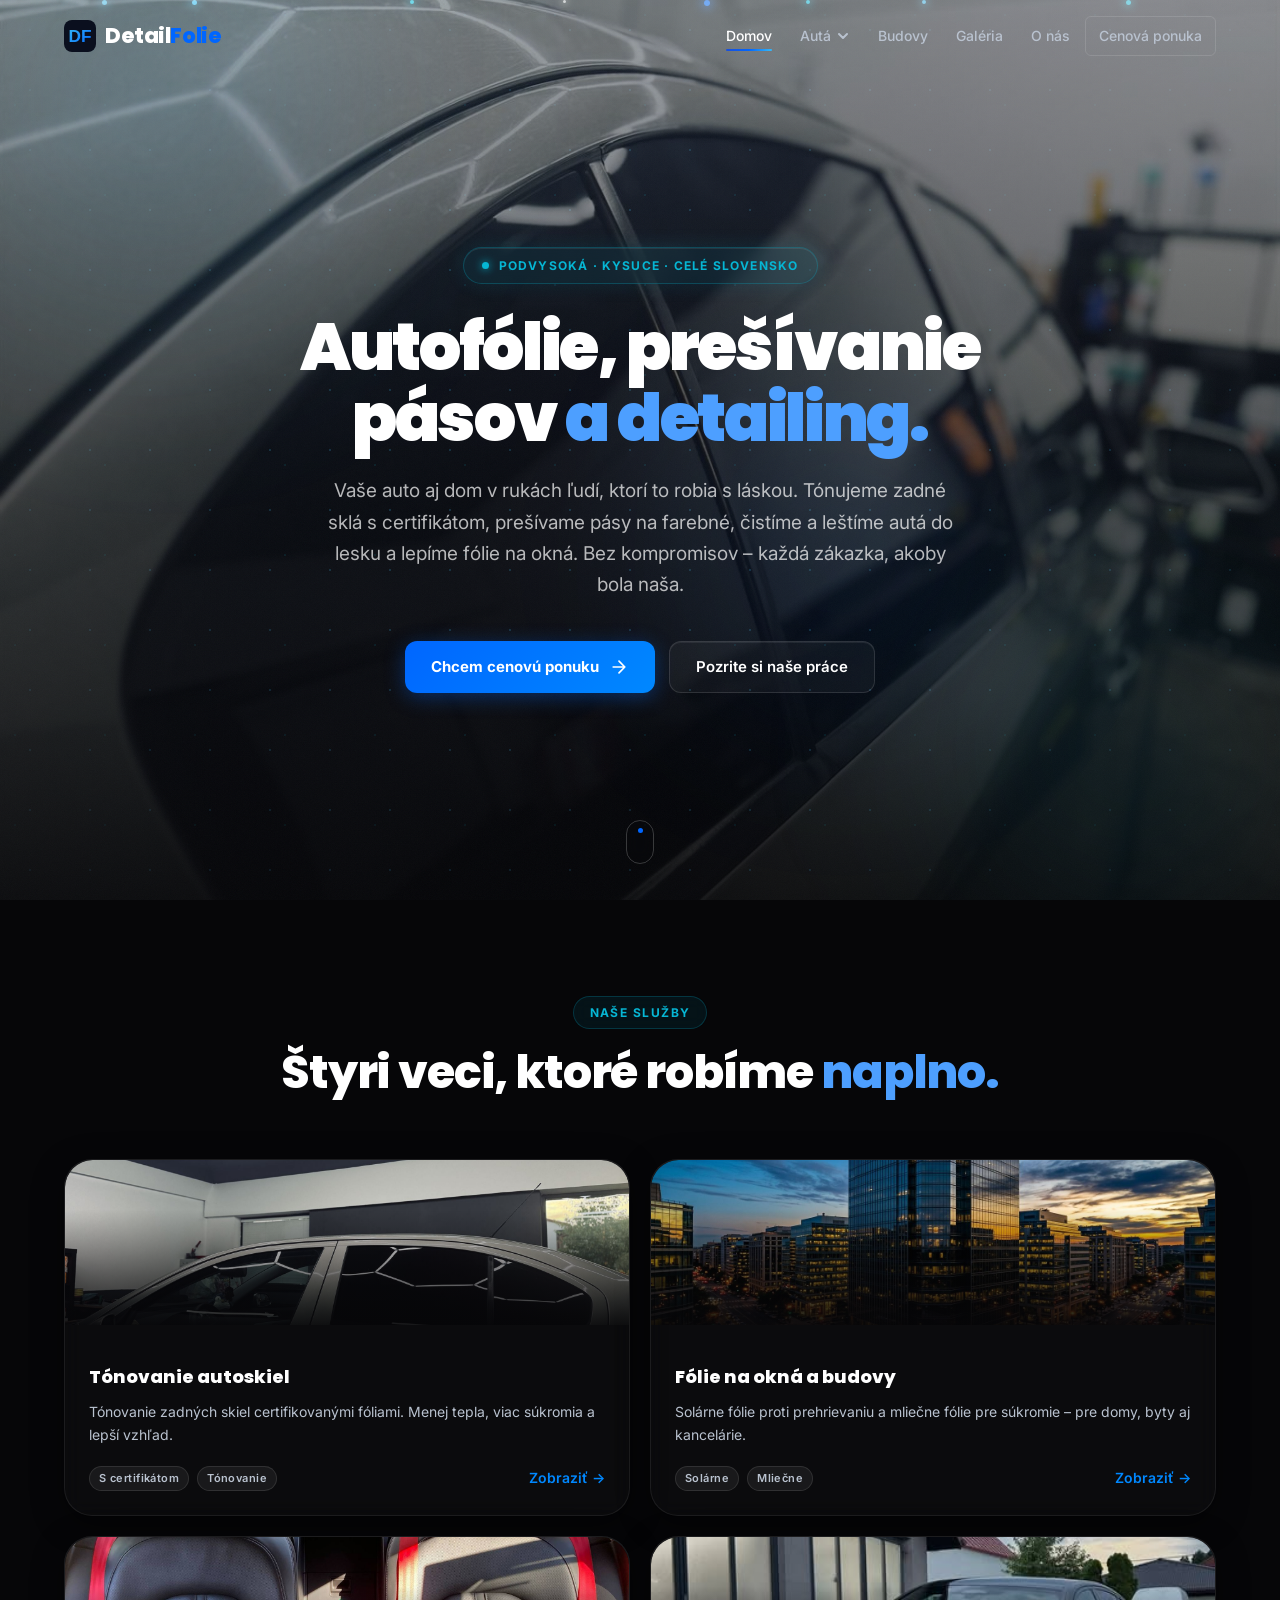
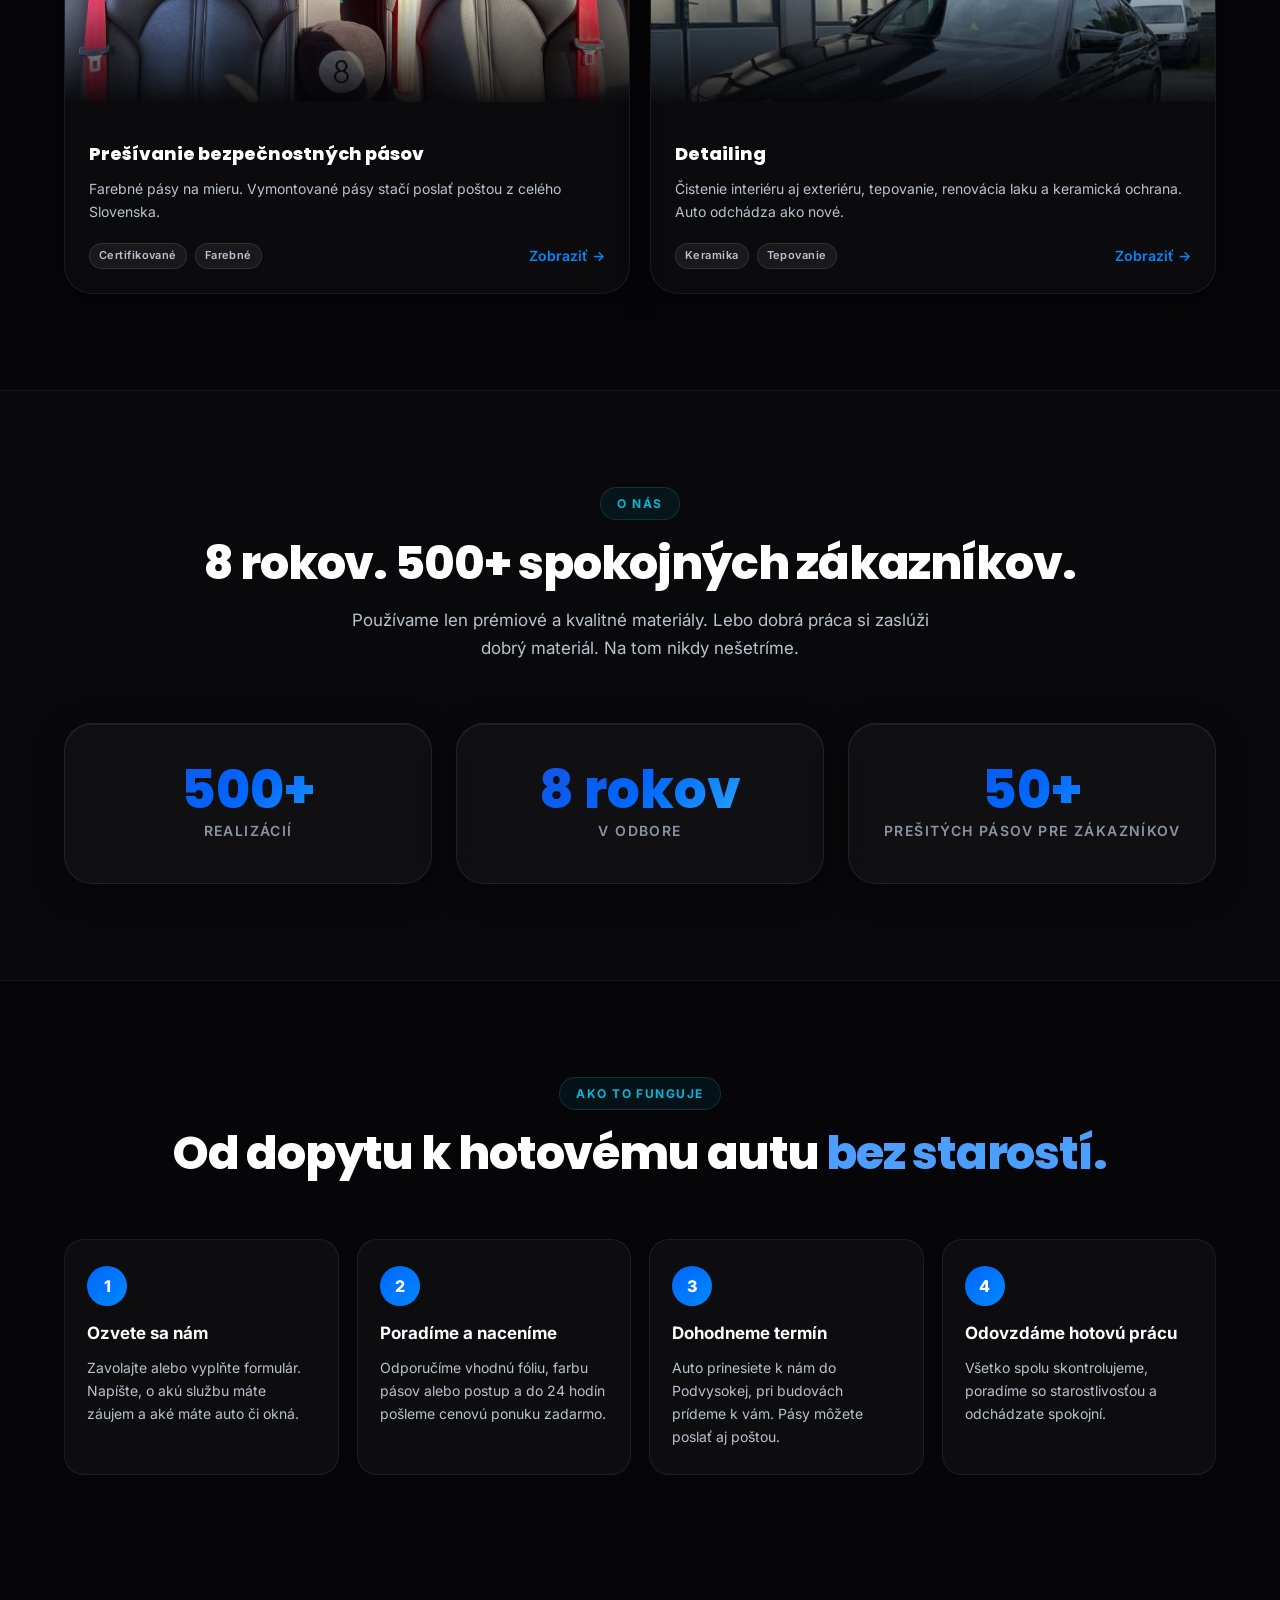
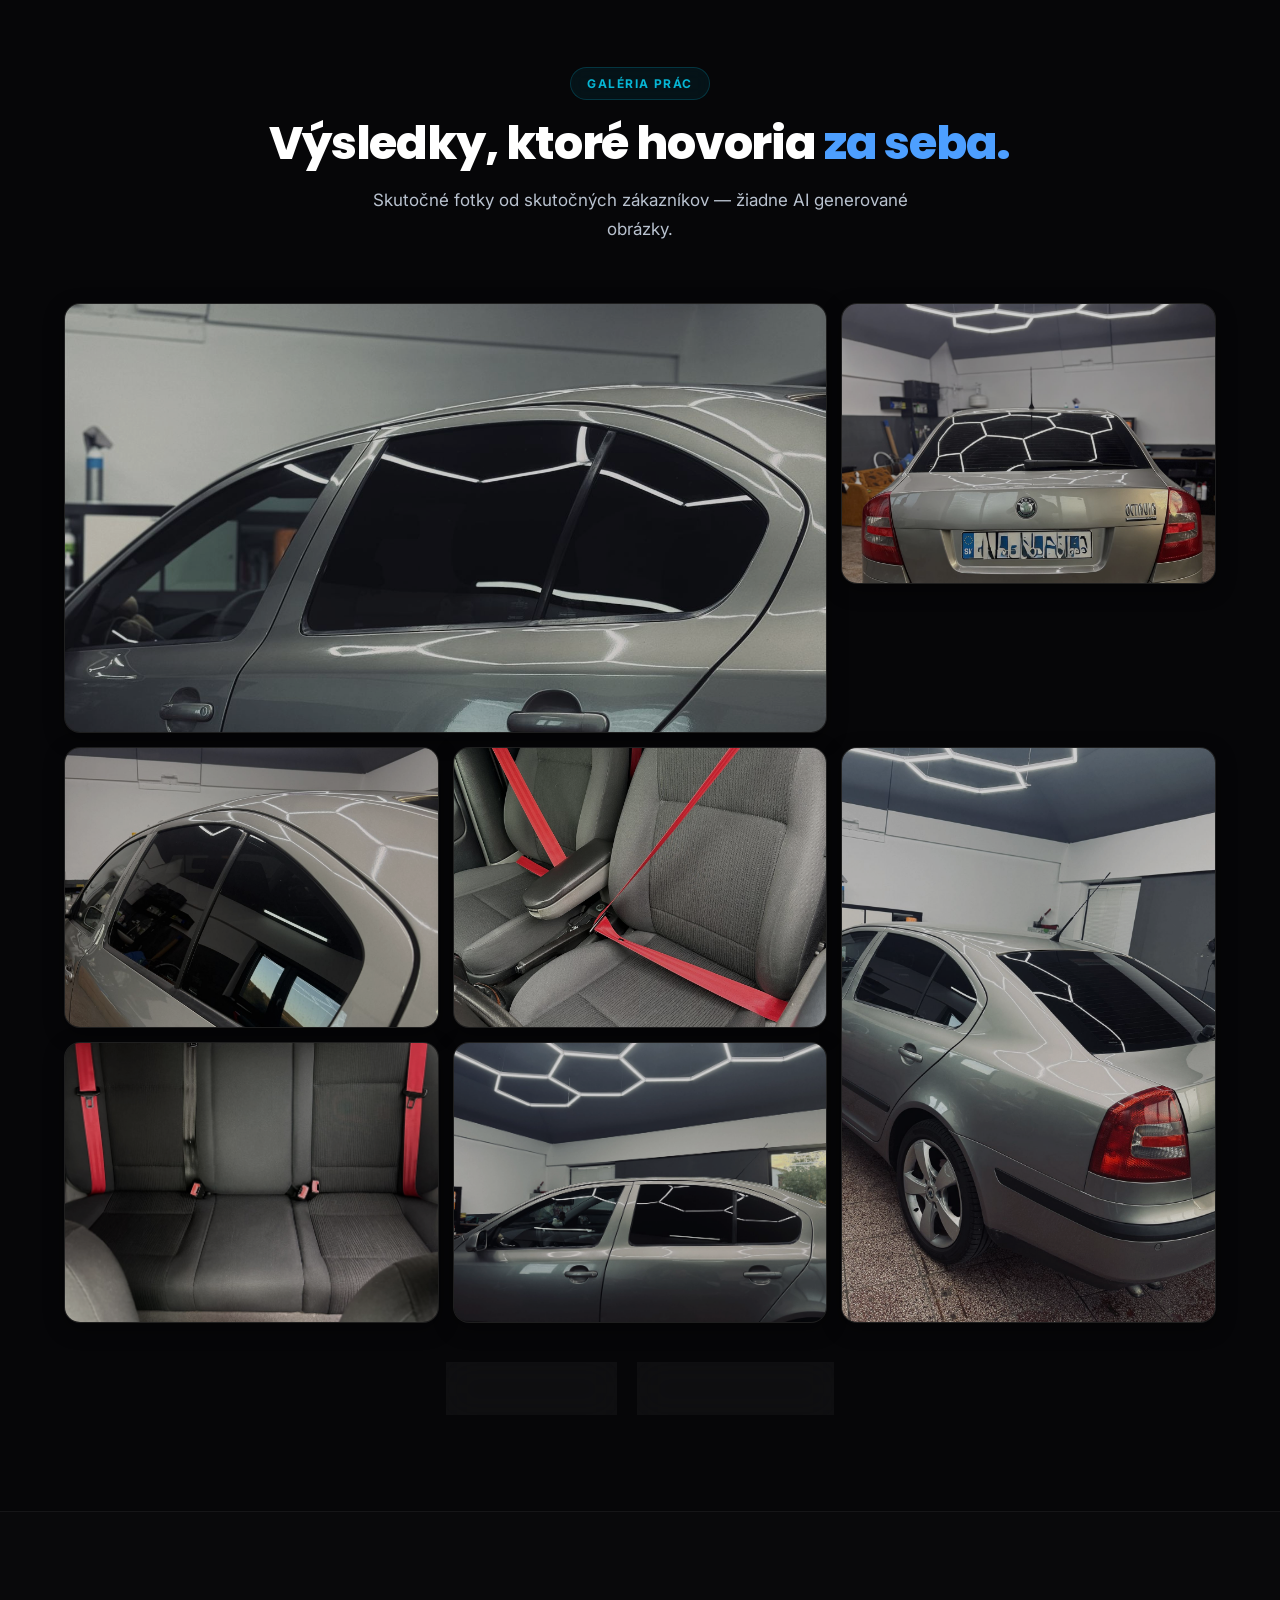
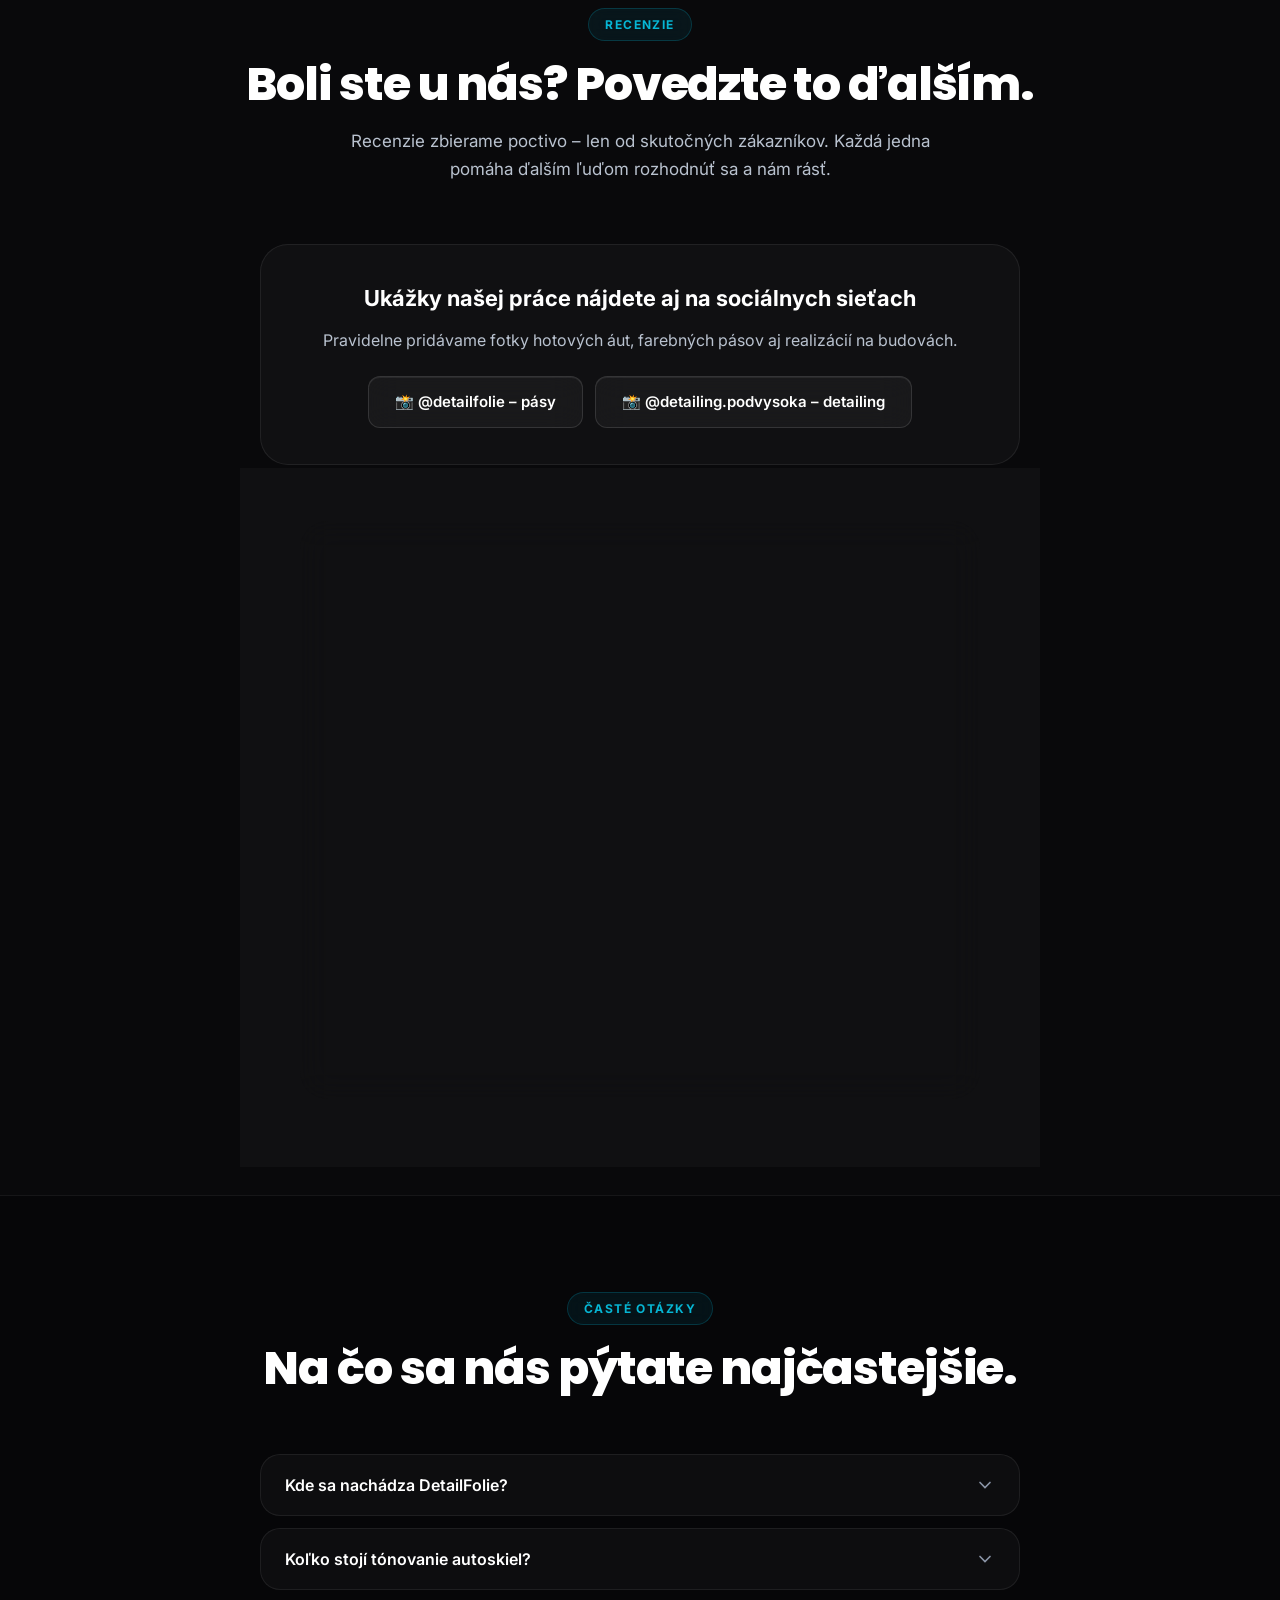
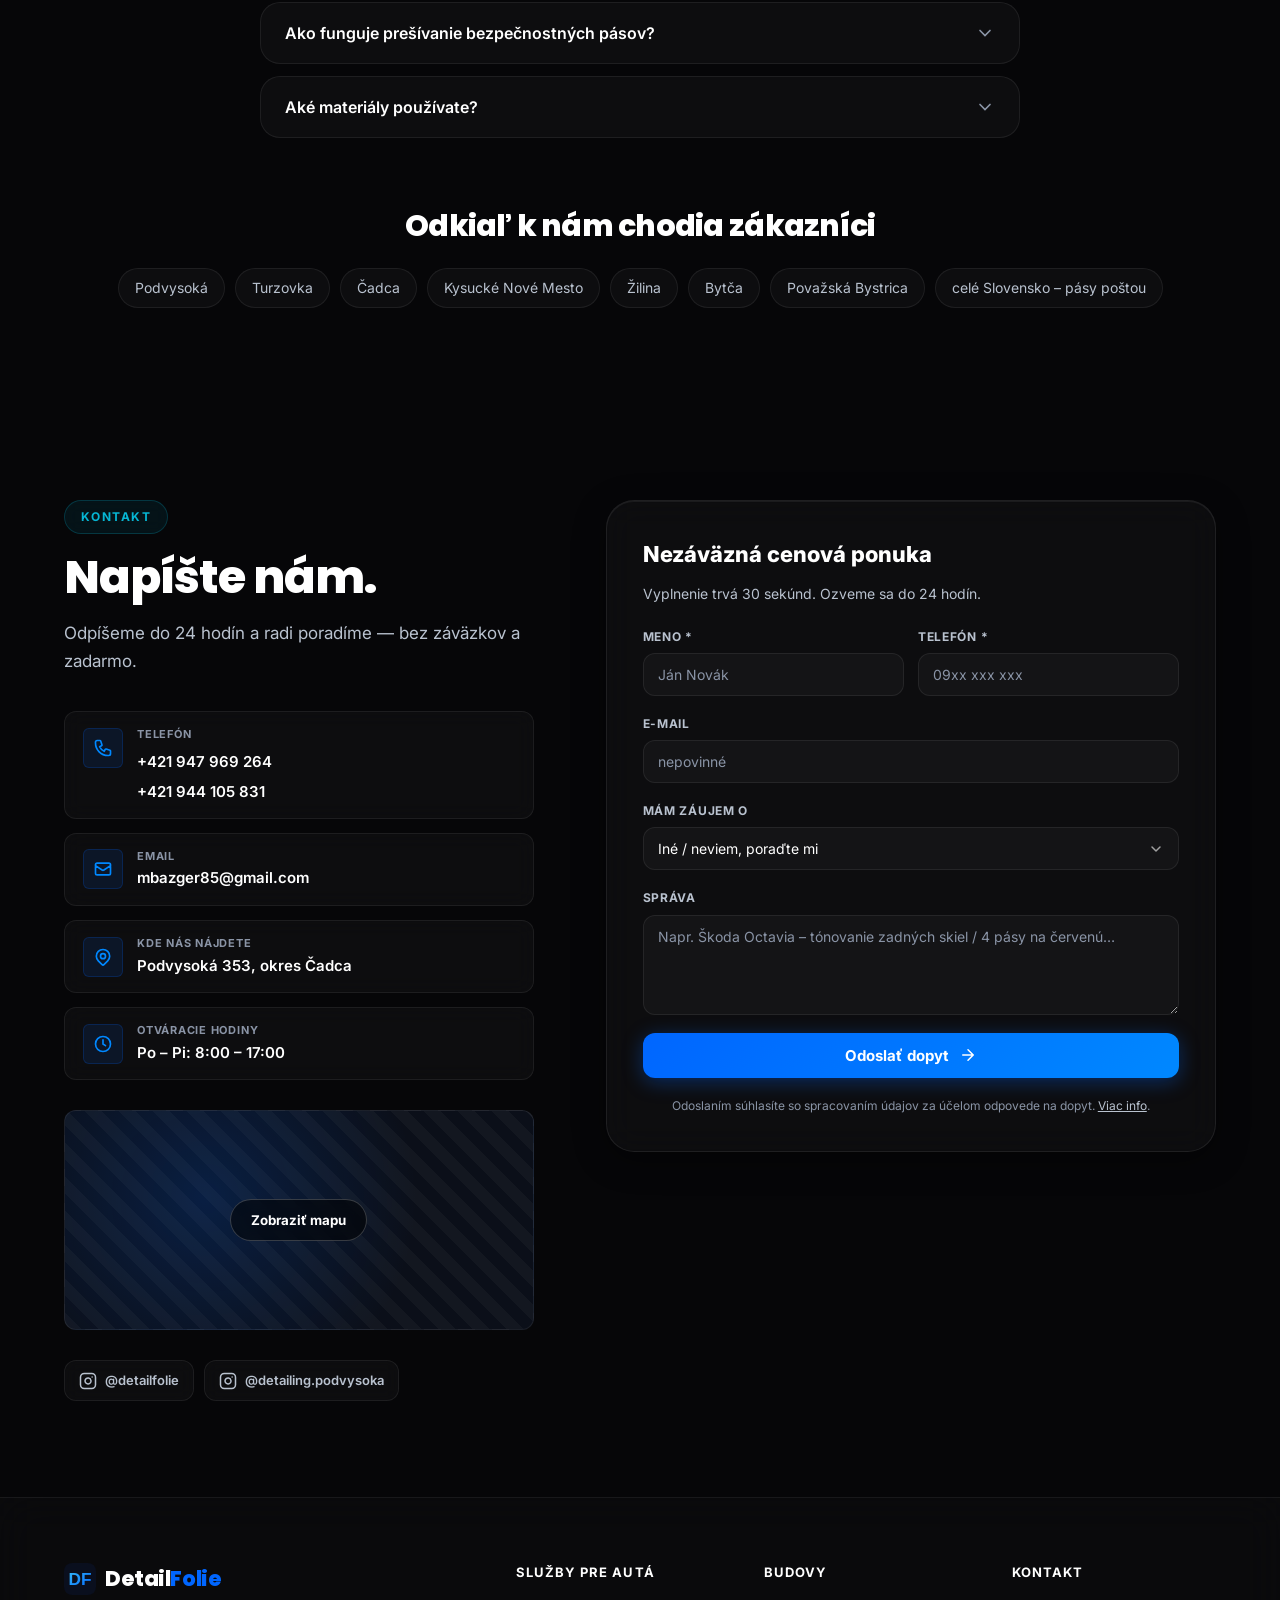
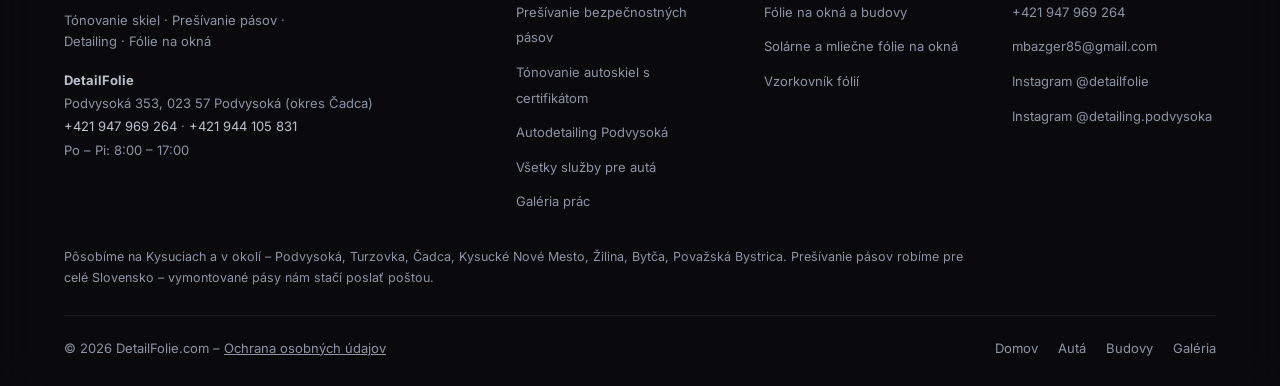
==== commit 930b97e1: "Odstránené názvy chémií/značiek a poznámka o veľkosti auta v cenníku - Zmazané 3M, LLumar, Avery Den" ====
--- a/index.html
+++ b/index.html
@@ -76,7 +76,7 @@
           { "@type": "Question", "name": "Kde sa nachádza DetailFolie?", "acceptedAnswer": { "@type": "Answer", "text": "Sme v Podvysokej (okres Čadca, Kysuce). Zákazníci k nám chodia z Turzovky, Čadce, Kysuckého Nového Mesta, Žiliny, Bytče aj Považskej Bystrice. Fólie na budovy montujeme priamo u vás a prešívanie pásov robíme aj poštou pre celé Slovensko." } },
           { "@type": "Question", "name": "Koľko stojí tónovanie autoskiel?", "acceptedAnswer": { "@type": "Answer", "text": "Cena závisí od typu vozidla, počtu skiel a zvolenej fólie. Napíšte nám model auta alebo zavolajte na +421 947 969 264 a pošleme presnú cenovú ponuku zadarmo." } },
           { "@type": "Question", "name": "Ako funguje prešívanie bezpečnostných pásov?", "acceptedAnswer": { "@type": "Answer", "text": "Vymontované pásy nám pošlete poštou alebo prinesiete osobne do Podvysokej. Prešijeme ich špeciálnymi niťami vo farbe podľa vášho výberu so zachovaním bezpečnosti a pošleme späť, prípadne si po ne prídete." } },
-          { "@type": "Question", "name": "Aké materiály používate?", "acceptedAnswer": { "@type": "Answer", "text": "Pri fóliách používame materiály 3M, LLumar a Avery Dennison, pri detailingu profesionálnu chémiu a keramiku Koch Chemie, Gyeon a Carbon Collective. Dobrá práca si zaslúži dobrý materiál." } }
+          { "@type": "Question", "name": "Aké materiály používate?", "acceptedAnswer": { "@type": "Answer", "text": "Pracujeme len s kvalitnými profesionálnymi materiálmi a každú zákazku robíme s rovnakou starostlivosťou. Dobrá práca si zaslúži dobrý materiál." } }
         ]
       }
     ]
@@ -325,7 +325,7 @@
     <div class="sec-hdr anim">
       <span class="tag">O nás</span>
       <h2 class="sec-title">8 rokov. 500+ spokojných zákazníkov.</h2>
-      <p class="sec-sub">Používame len prémiové materiály — 3M, LLumar, Avery Dennison. Lebo dobrá práca si zaslúži dobrý materiál. Na tom nikdy nešetríme.</p>
+      <p class="sec-sub">Používame len prémiové a kvalitné materiály. Lebo dobrá práca si zaslúži dobrý materiál. Na tom nikdy nešetríme.</p>
     </div>
     <div class="stats-container">
       <div class="stat-card anim anim-d1 in">
@@ -340,14 +340,6 @@
         <div class="stat-num">50+</div>
         <div class="stat-lbl">Prešitých pásov pre zákazníkov</div>
       </div>
-    </div>
-    <div class="brand-row anim" aria-label="Materiály, s ktorými pracujeme">
-      <span class="brand-pill">3M</span>
-      <span class="brand-pill">LLumar</span>
-      <span class="brand-pill">Avery Dennison</span>
-      <span class="brand-pill">Koch Chemie</span>
-      <span class="brand-pill">Gyeon</span>
-      <span class="brand-pill">Carbon Collective</span>
     </div>
   </div>
 </section>
@@ -568,7 +560,7 @@
       </div>
       <div class="faq-item">
         <button class="faq-q" type="button" aria-expanded="false">Aké materiály používate?<svg class="faq-arrow" width="20" height="20" viewBox="0 0 24 24" fill="none" aria-hidden="true"><path d="M6 9l6 6 6-6" stroke="currentColor" stroke-width="2" stroke-linecap="round"/></svg></button>
-        <div class="faq-a"><div class="faq-a-inner">Pri fóliách používame materiály 3M, LLumar a Avery Dennison, pri detailingu profesionálnu chémiu a keramiku Koch Chemie, Gyeon a Carbon Collective. Dobrá práca si zaslúži dobrý materiál.</div></div>
+        <div class="faq-a"><div class="faq-a-inner">Pracujeme len s kvalitnými profesionálnymi materiálmi a každú zákazku robíme s rovnakou starostlivosťou. Dobrá práca si zaslúži dobrý materiál.</div></div>
       </div>
     </div>
     <div class="sec-hdr anim" style="margin-top:72px;margin-bottom:0;">
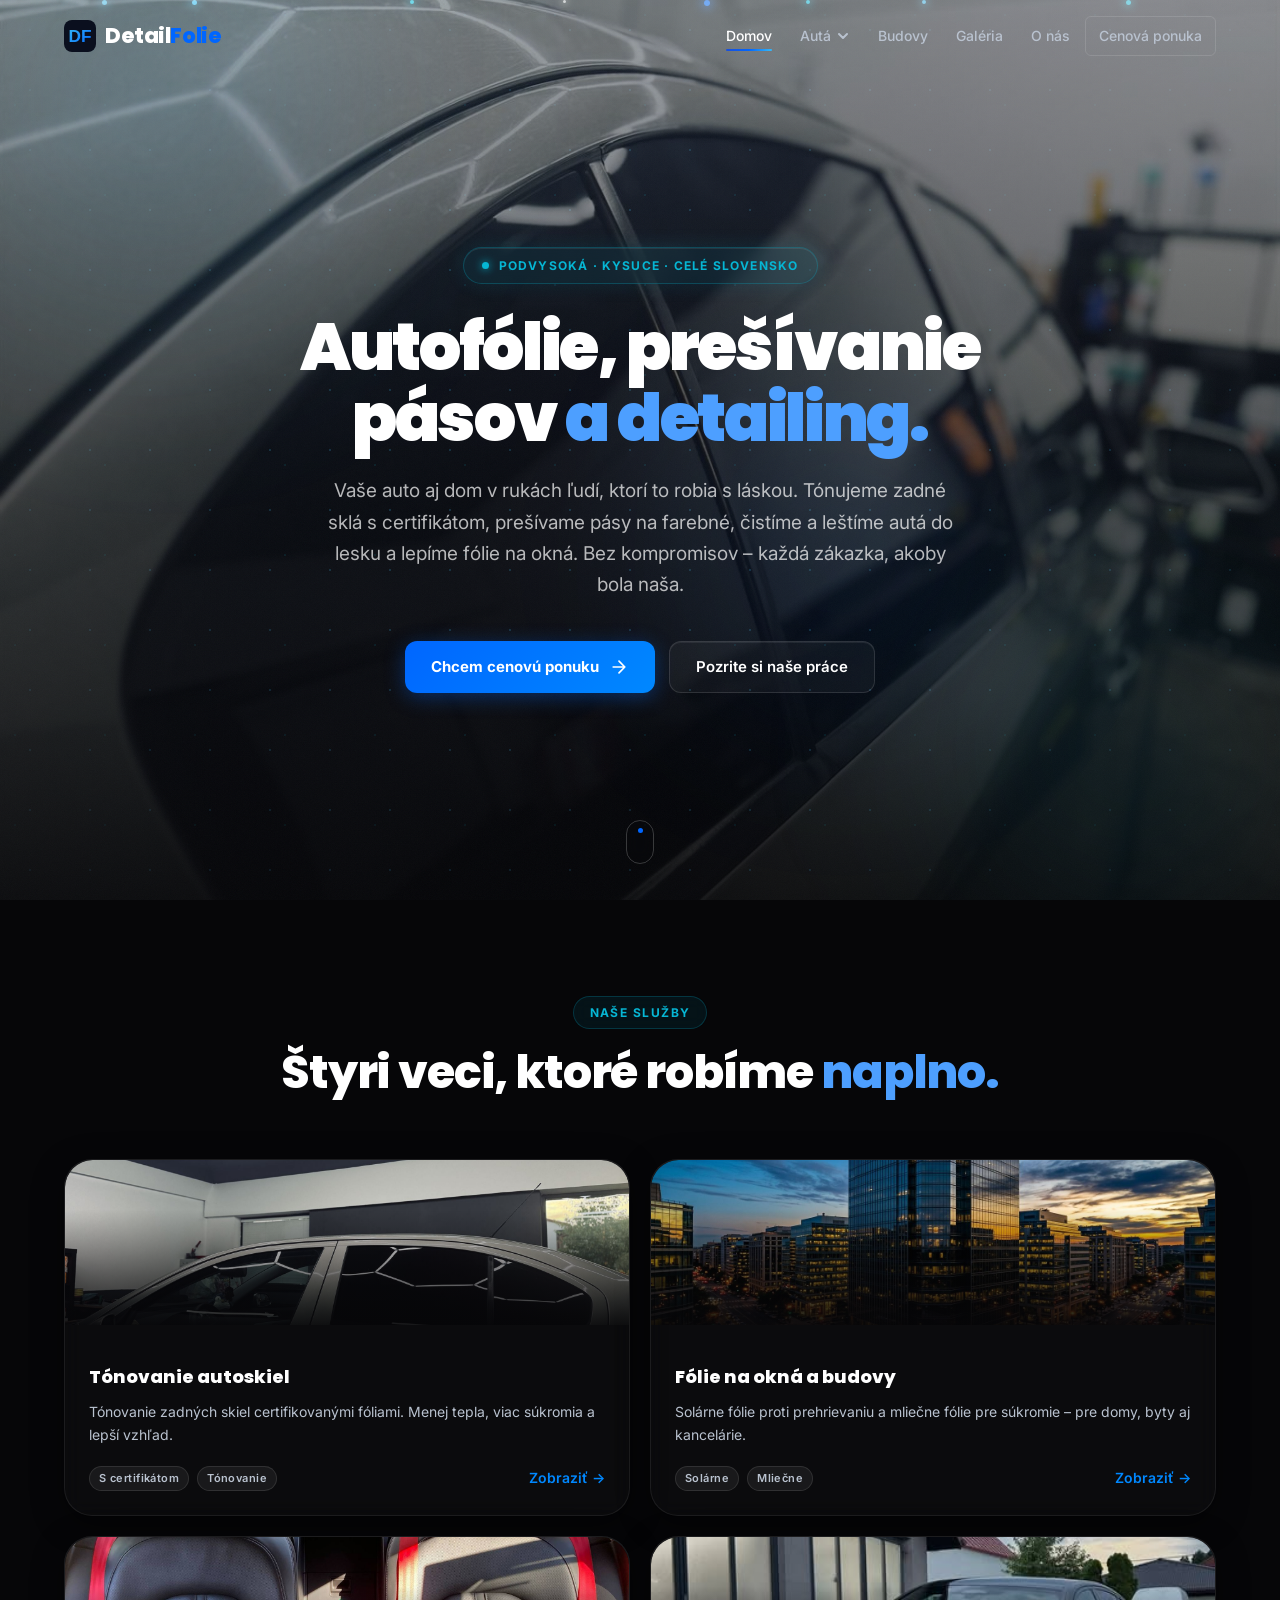
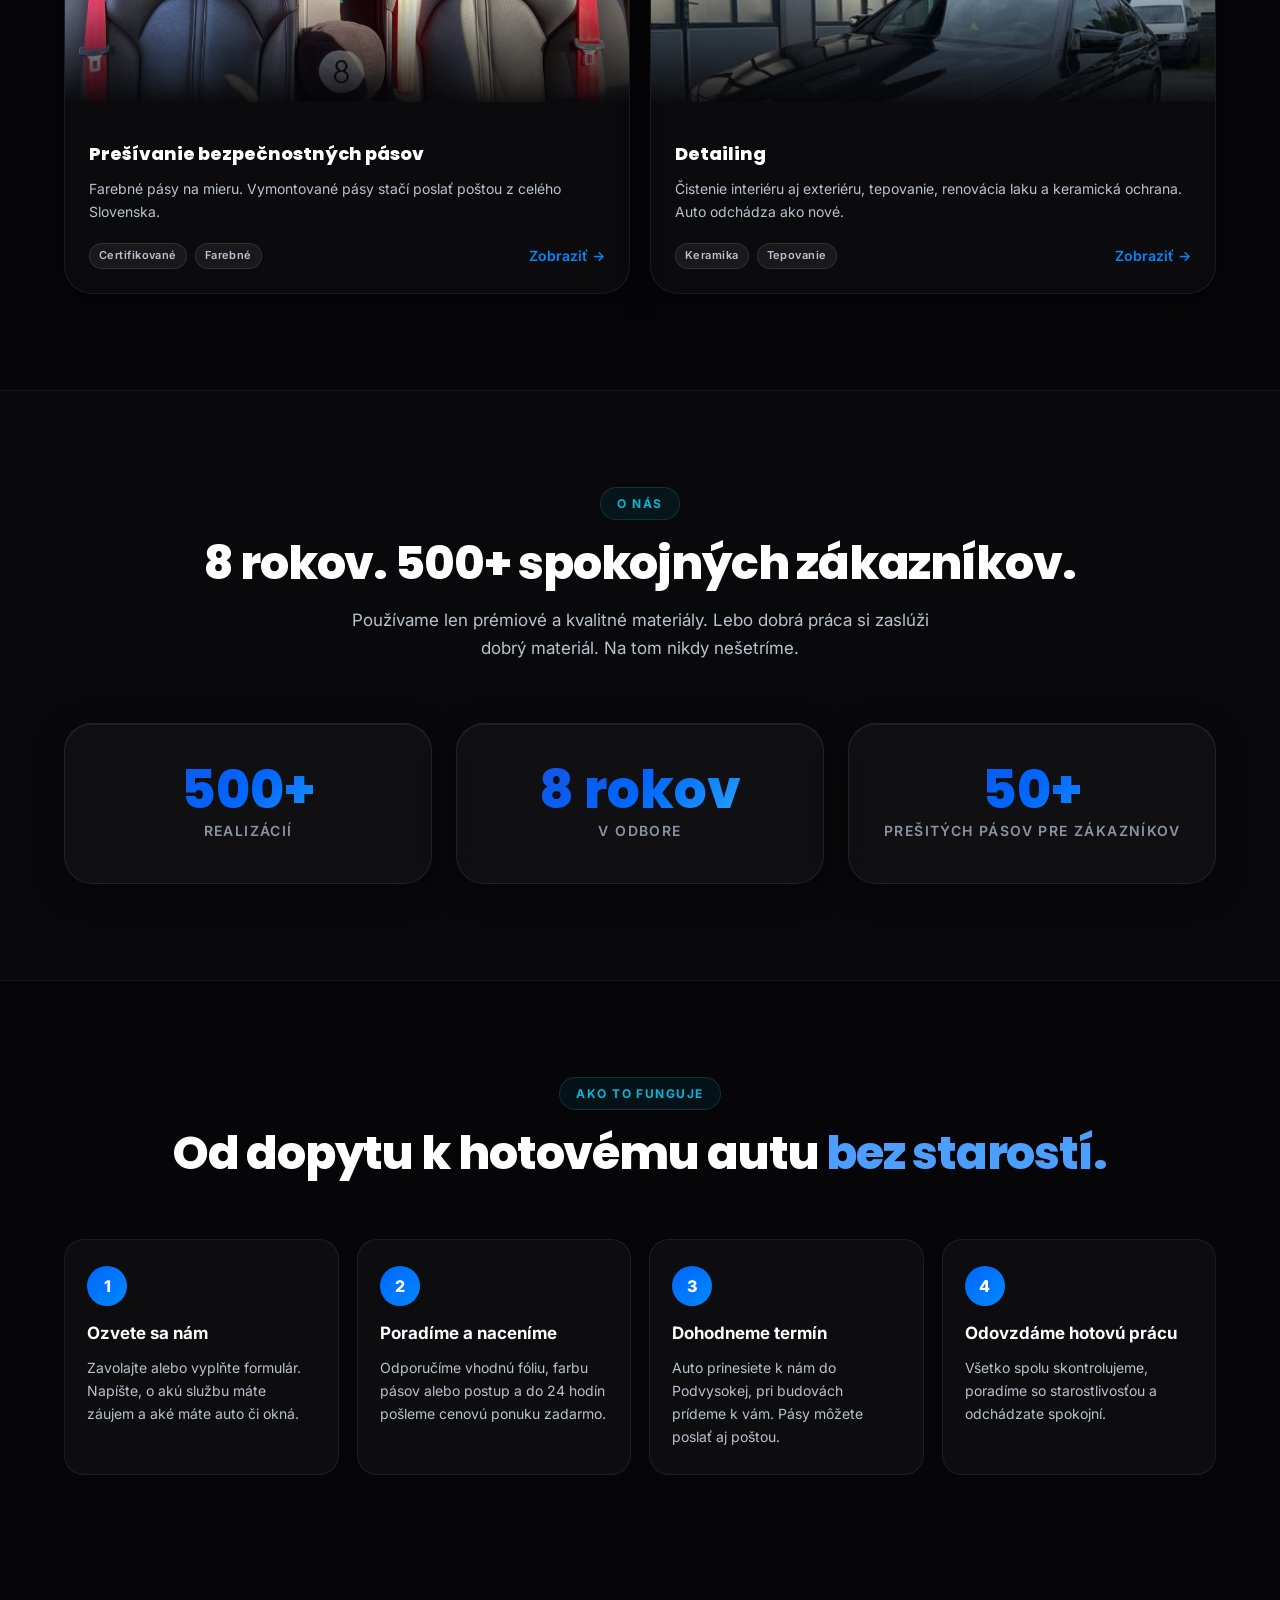
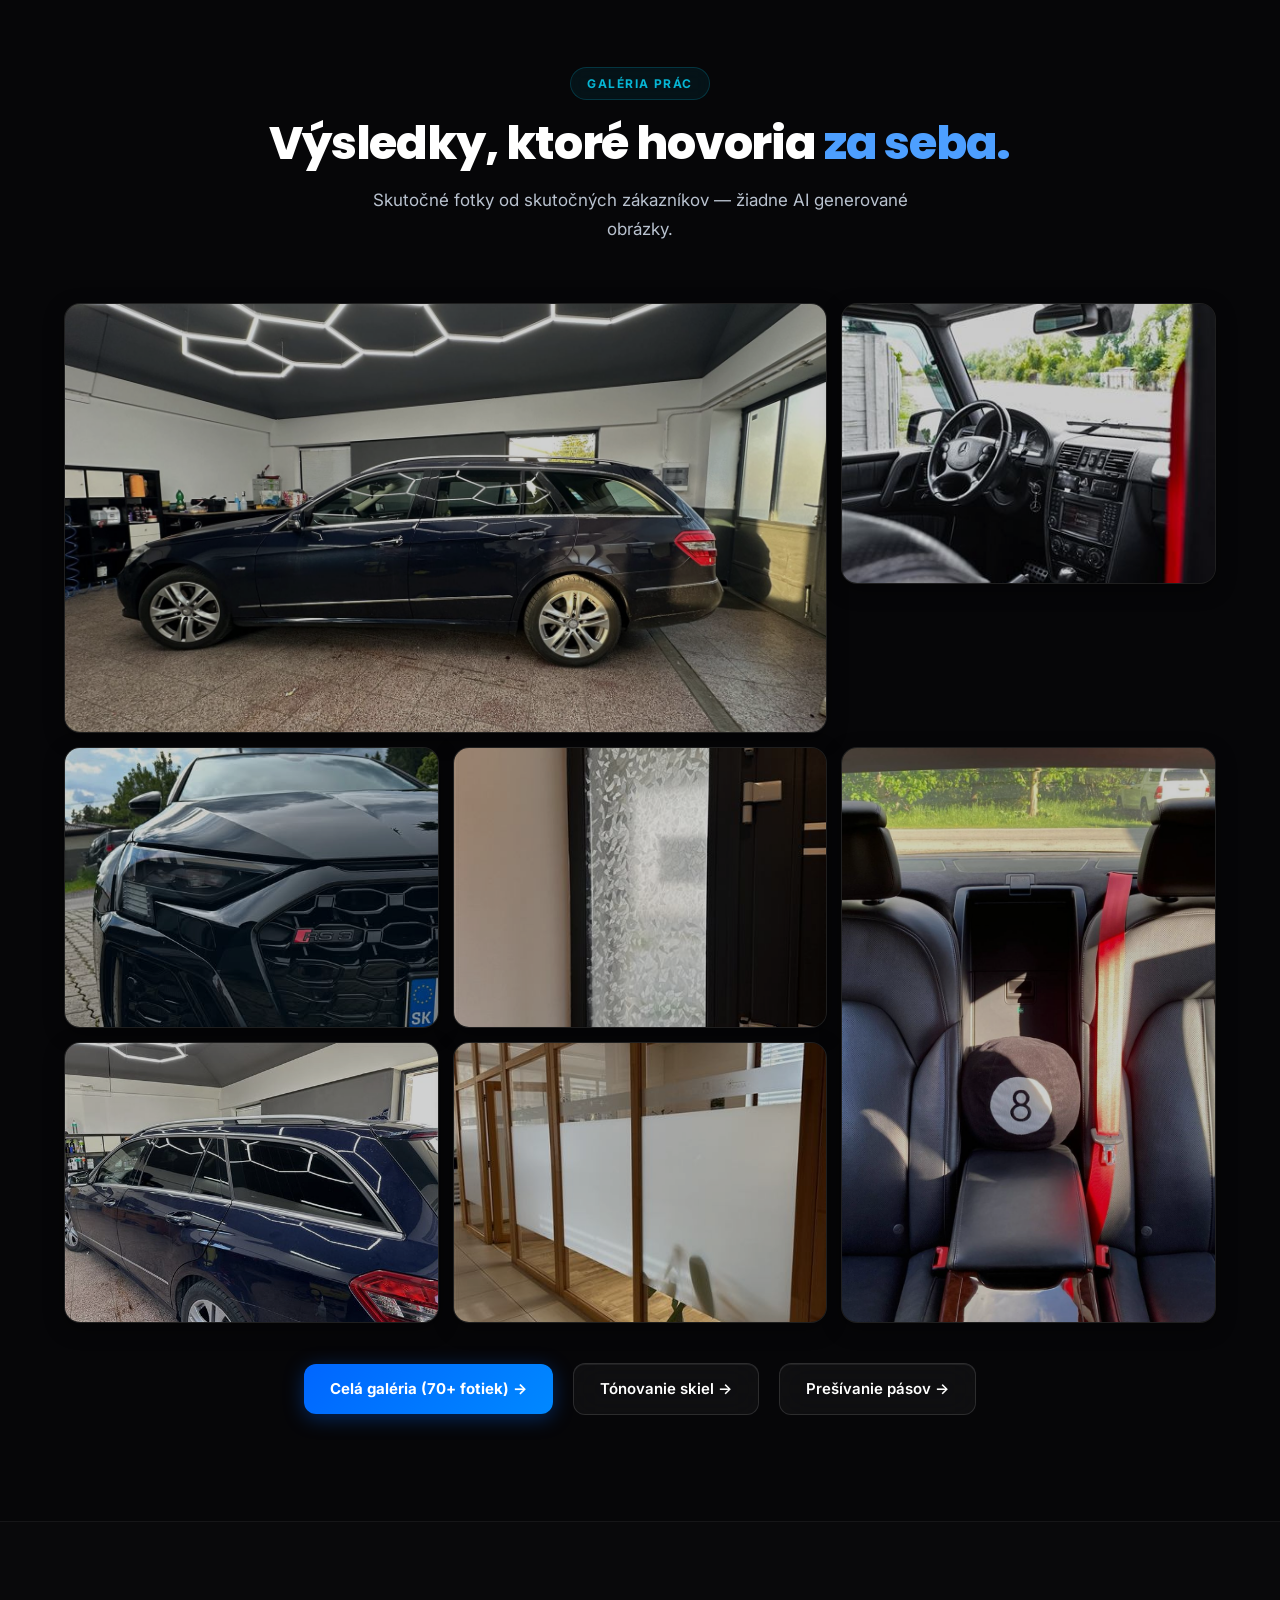
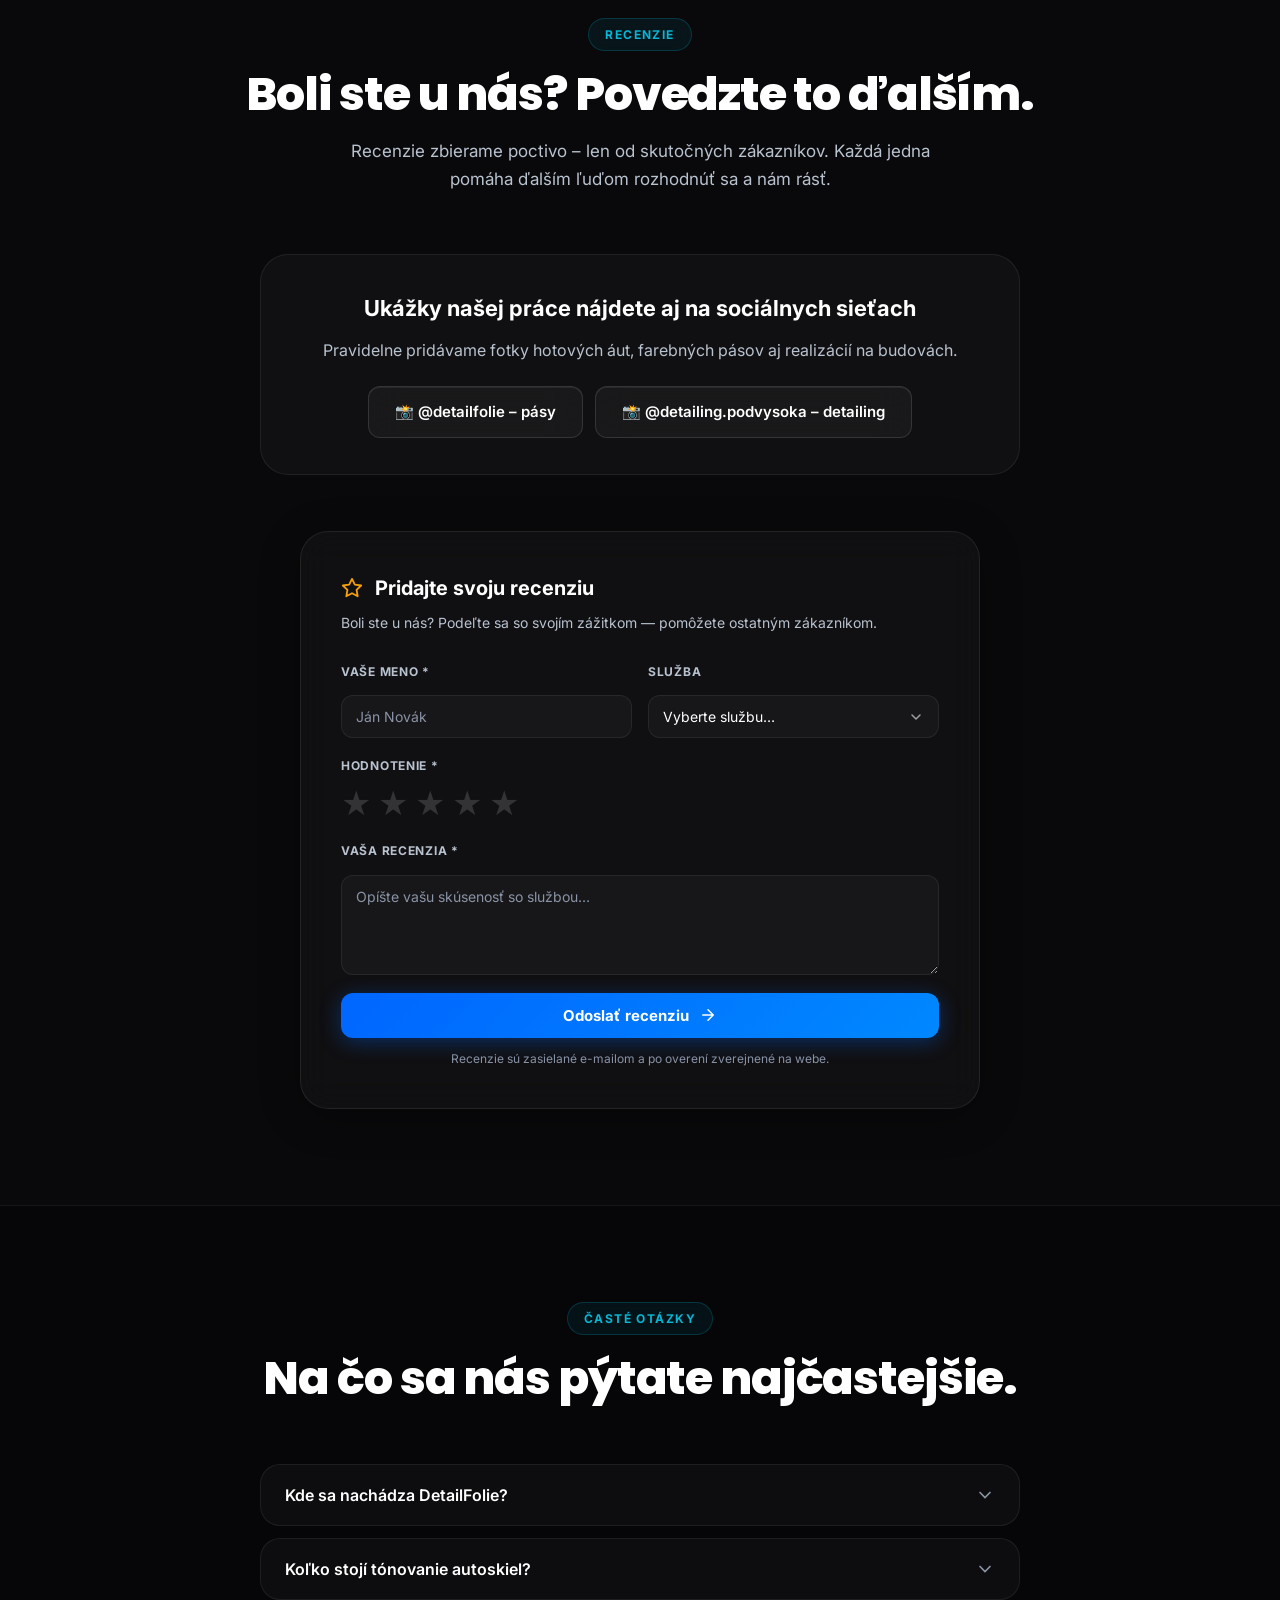
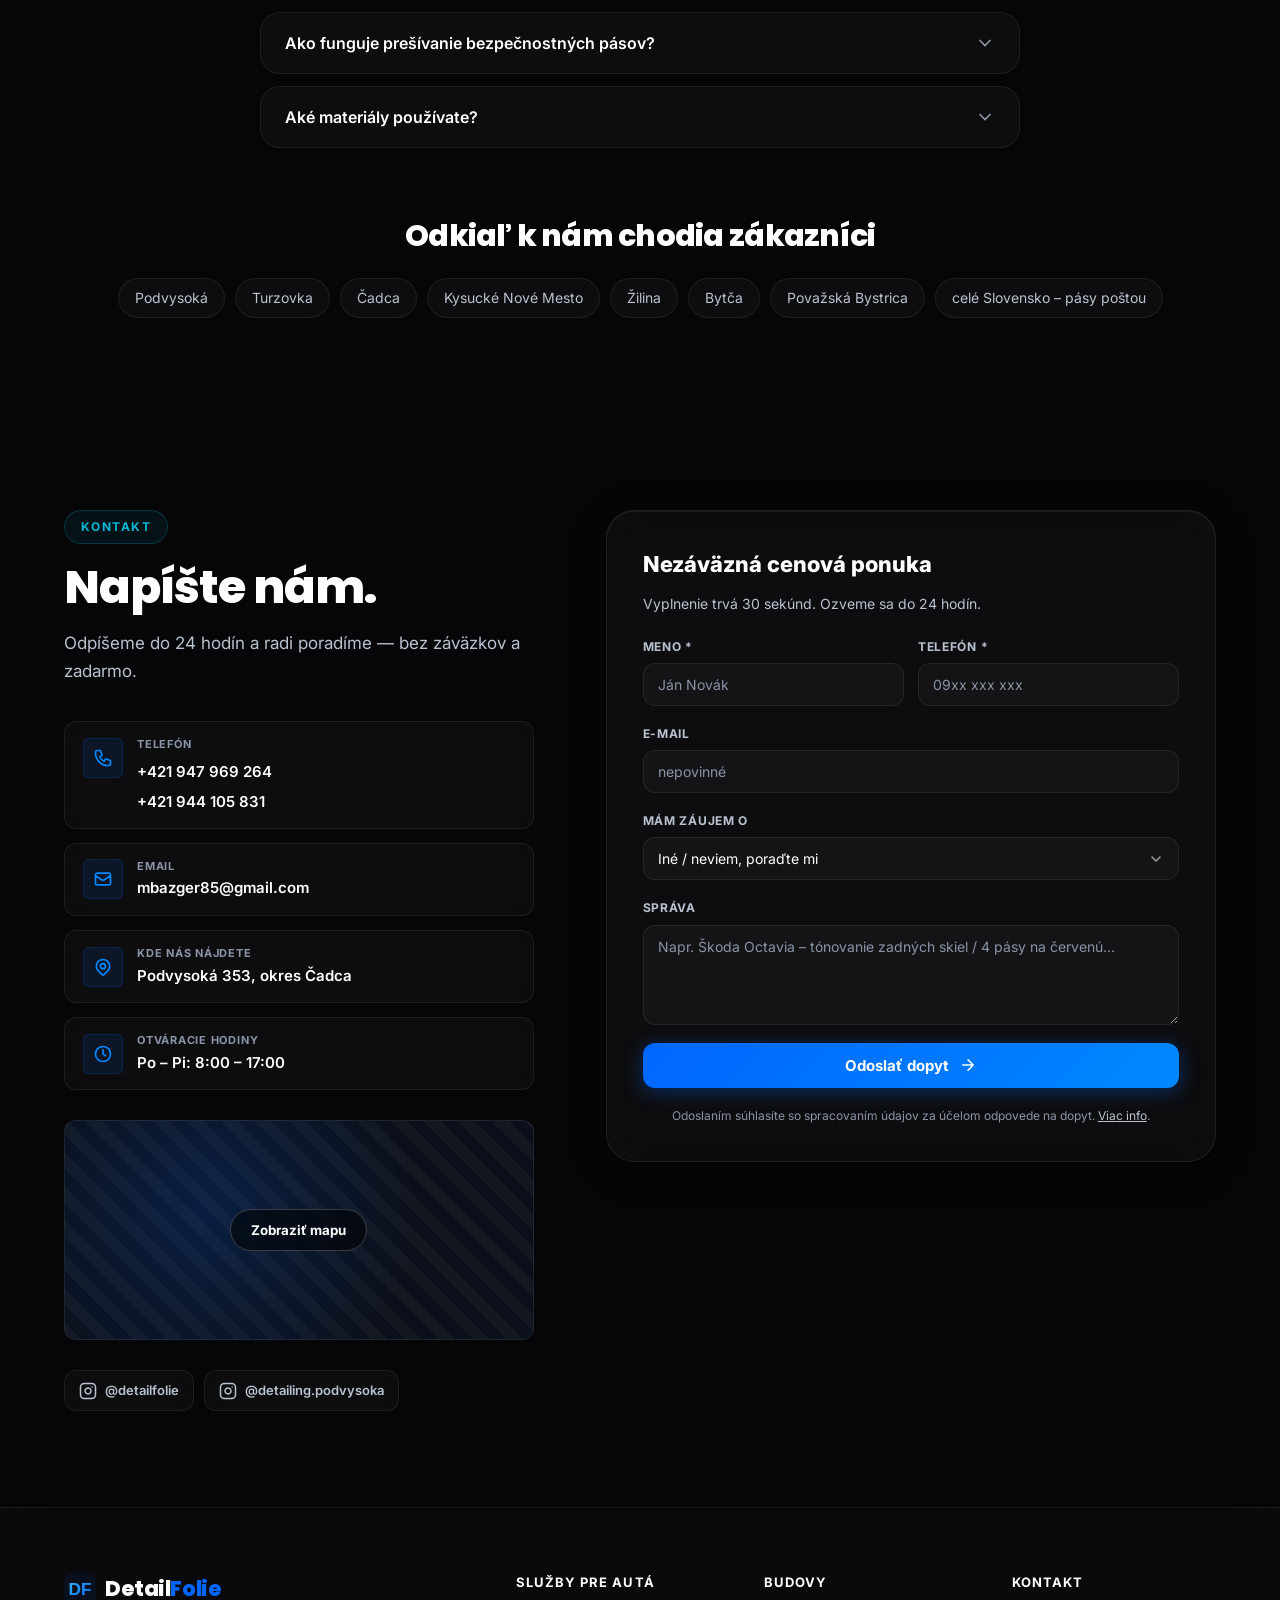
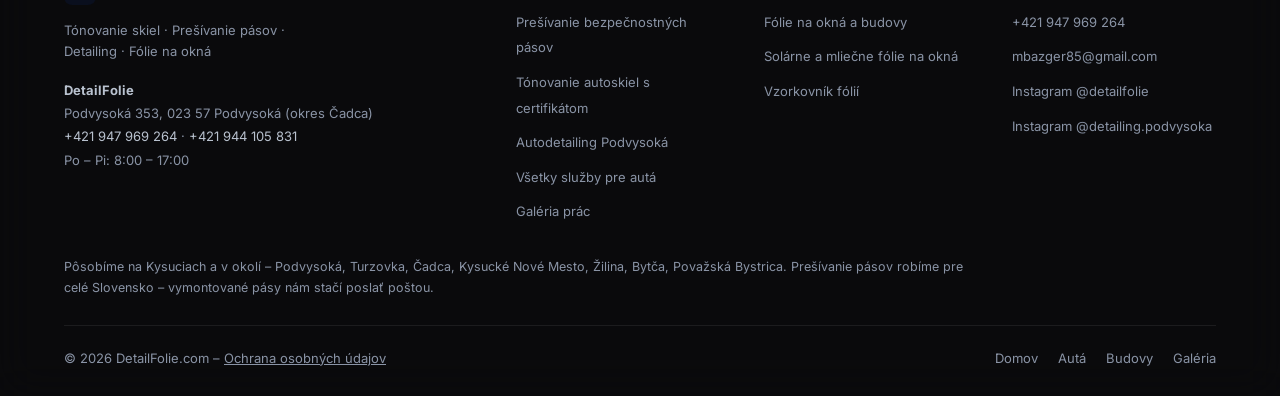
==== commit 14c6b869: "Nové fotky z mailu: tónovanie (Mercedes E, Yeti, Passat) a fólie na okná - 27 nových reálnych fotiek" ====
--- a/index.html
+++ b/index.html
@@ -369,37 +369,38 @@
     </div>
     <div class="home-gallery anim">
       <a href="/auto-folie" class="hg-item hg-wide">
-        <img src="folie_auta/IMG_4141.JPEG" alt="Fólie pre auto" loading="lazy" />
-        <div class="hg-overlay"><span class="hg-tag">Fólie pre auto</span></div>
+        <img src="/tonovanie/mercedes-e-kombi-tonovanie-bok.jpg" alt="Mercedes-Benz E kombi – tónované zadné sklá" loading="lazy" />
+        <div class="hg-overlay"><span class="hg-tag">Tónovanie – Mercedes E</span></div>
+      </a>
+      <a href="/presivanie" class="hg-item">
+        <img src="/thumbs/pasy/52f1cb6f-63bb-4fe3-9c02-f653df5d9a35.jpg" alt="Mercedes-Benz G – červené bezpečnostné pásy" loading="lazy" />
+        <div class="hg-overlay"><span class="hg-tag">Pásy – Mercedes G</span></div>
+      </a>
+      <a href="/detailing" class="hg-item">
+        <img src="/detailing/audi-rs3-keramicky-vosk.jpg" alt="Audi RS3 – detailing exteriéru" loading="lazy" />
+        <div class="hg-overlay"><span class="hg-tag">Detailing – Audi RS3</span></div>
+      </a>
+      <a href="/budovy" class="hg-item">
+        <img src="/thumbs/okna/vchodove-dvere-dekorativna-folia.jpg" alt="Vchodové dvere s dekoratívnou mliečnou fóliou" loading="lazy" />
+        <div class="hg-overlay"><span class="hg-tag">Fólie na okná</span></div>
+      </a>
+      <a href="/presivanie" class="hg-item hg-tall">
+        <img src="/pasy/4.jpg" alt="Audi – červené bezpečnostné pásy" loading="lazy" />
+        <div class="hg-overlay"><span class="hg-tag">Pásy – Audi</span></div>
       </a>
       <a href="/auto-folie" class="hg-item">
-        <img src="folie_auta/IMG_4143.JPEG" alt="Tónovanie" loading="lazy" />
-        <div class="hg-overlay"><span class="hg-tag">Tónovanie</span></div>
-      </a>
-      <a href="/auto-folie" class="hg-item">
-        <img src="folie_auta/IMG_4147.JPEG" alt="Tónované zadné sklá auta" loading="lazy" />
-        <div class="hg-overlay"><span class="hg-tag">Tónovanie</span></div>
-      </a>
-      <a href="/presivanie" class="hg-item">
-        <img src="pasy/29.jpeg" alt="Prešívanie pásov" loading="lazy" />
-        <div class="hg-overlay"><span class="hg-tag">Prešívanie pásov</span></div>
-      </a>
-      <a href="/auto-folie" class="hg-item hg-tall">
-        <img src="folie_auta/IMG_4142.JPEG" alt="Fólie auto" loading="lazy" />
-        <div class="hg-overlay"><span class="hg-tag">Fólie auto</span></div>
-      </a>
-      <a href="/presivanie" class="hg-item">
-        <img src="pasy/27.jpeg" alt="Farebné pásy" loading="lazy" />
-        <div class="hg-overlay"><span class="hg-tag">Farebné pásy</span></div>
-      </a>
-      <a href="/auto-folie" class="hg-item">
-        <img src="folie_auta/IMG_4148.JPEG" alt="Tónovanie skiel" loading="lazy" />
+        <img src="/thumbs/tonovanie/mercedes-e-tonovanie-zadnych-skiel.jpg" alt="Mercedes-Benz E – tónovanie zadných skiel" loading="lazy" />
         <div class="hg-overlay"><span class="hg-tag">Tónovanie skiel</span></div>
       </a>
+      <a href="/budovy" class="hg-item">
+        <img src="/thumbs/okna/kancelarske-pricky-mliecna-folia.jpg" alt="Kancelárske priečky s mliečnou fóliou" loading="lazy" />
+        <div class="hg-overlay"><span class="hg-tag">Mliečna fólia</span></div>
+      </a>
     </div>
     <div style="text-align:center; margin-top: 40px;">
-      <a href="/auto-folie" class="btn btn-ghost" style="margin-right: 16px;">Fólie pre auto →</a>
-      <a href="/presivanie" class="btn btn-ghost">Prešívanie pásov →</a>
+      <a href="/galeria" class="btn btn-primary" style="margin: 0 8px 10px;">Celá galéria (70+ fotiek) →</a>
+      <a href="/auto-folie" class="btn btn-ghost" style="margin: 0 8px 10px;">Tónovanie skiel →</a>
+      <a href="/presivanie" class="btn btn-ghost" style="margin: 0 8px 10px;">Prešívanie pásov →</a>
     </div>
   </div>
 </section>
--- a/style.css
+++ b/style.css
@@ -2171,3 +2171,9 @@
 .lenis.lenis-stopped { overflow: hidden; }
 .bw { display: inline-block; will-change: transform, filter, opacity; }
 .spot { background-image: radial-gradient(420px circle at var(--sx, -999px) var(--sy, -999px), rgba(56,189,248,.11), transparent 45%); }
+
+/* Fotka certifikátu pri texte o tónovaní */
+.cert-photo { float: right; width: min(260px, 40%); margin: 4px 0 18px 26px; border-radius: 16px; overflow: hidden; border: 1px solid rgba(0,102,255,.3); box-shadow: var(--shadow-b); background: #0b0f19; }
+.cert-photo img { width: 100%; height: auto; display: block; }
+.cert-photo figcaption { font-size: 13px; color: var(--text-2); padding: 10px 12px; text-align: center; }
+@media (max-width: 640px) { .cert-photo { float: none; width: 100%; max-width: 340px; margin: 0 auto 20px; } }
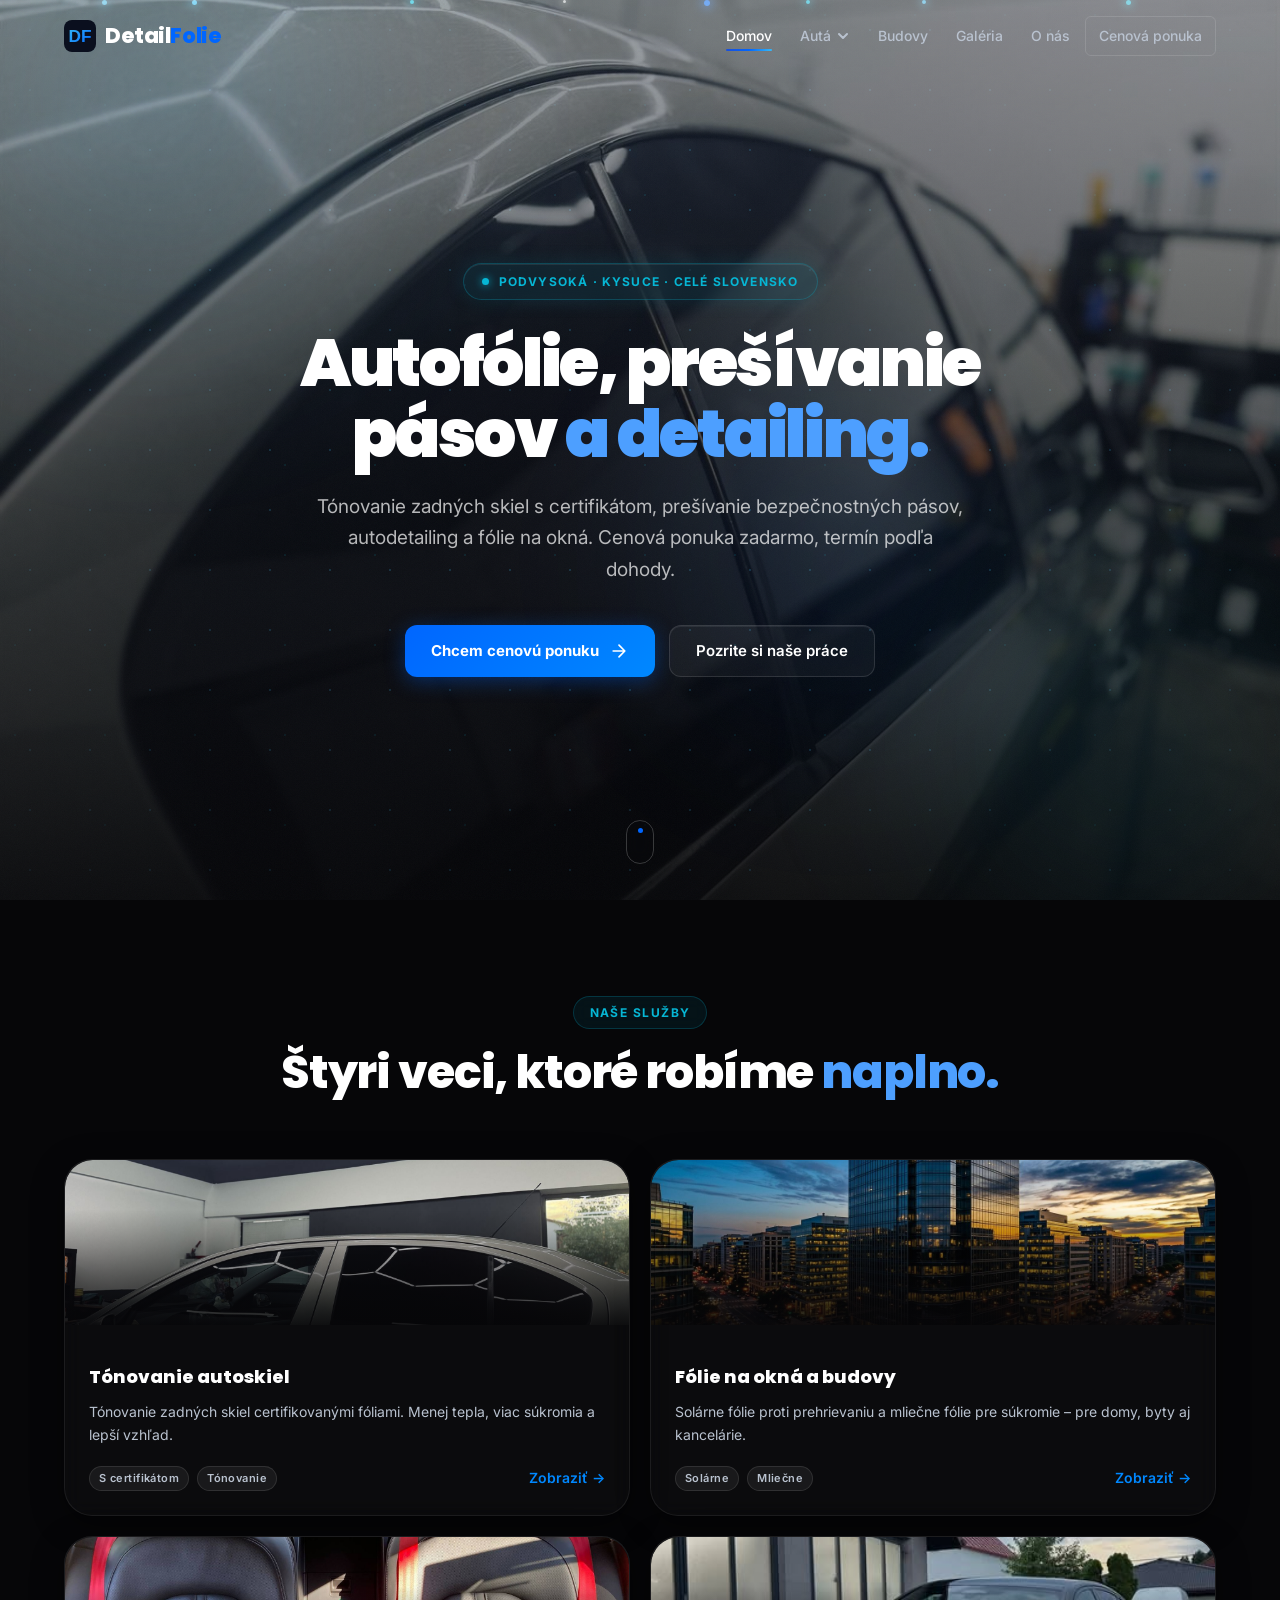
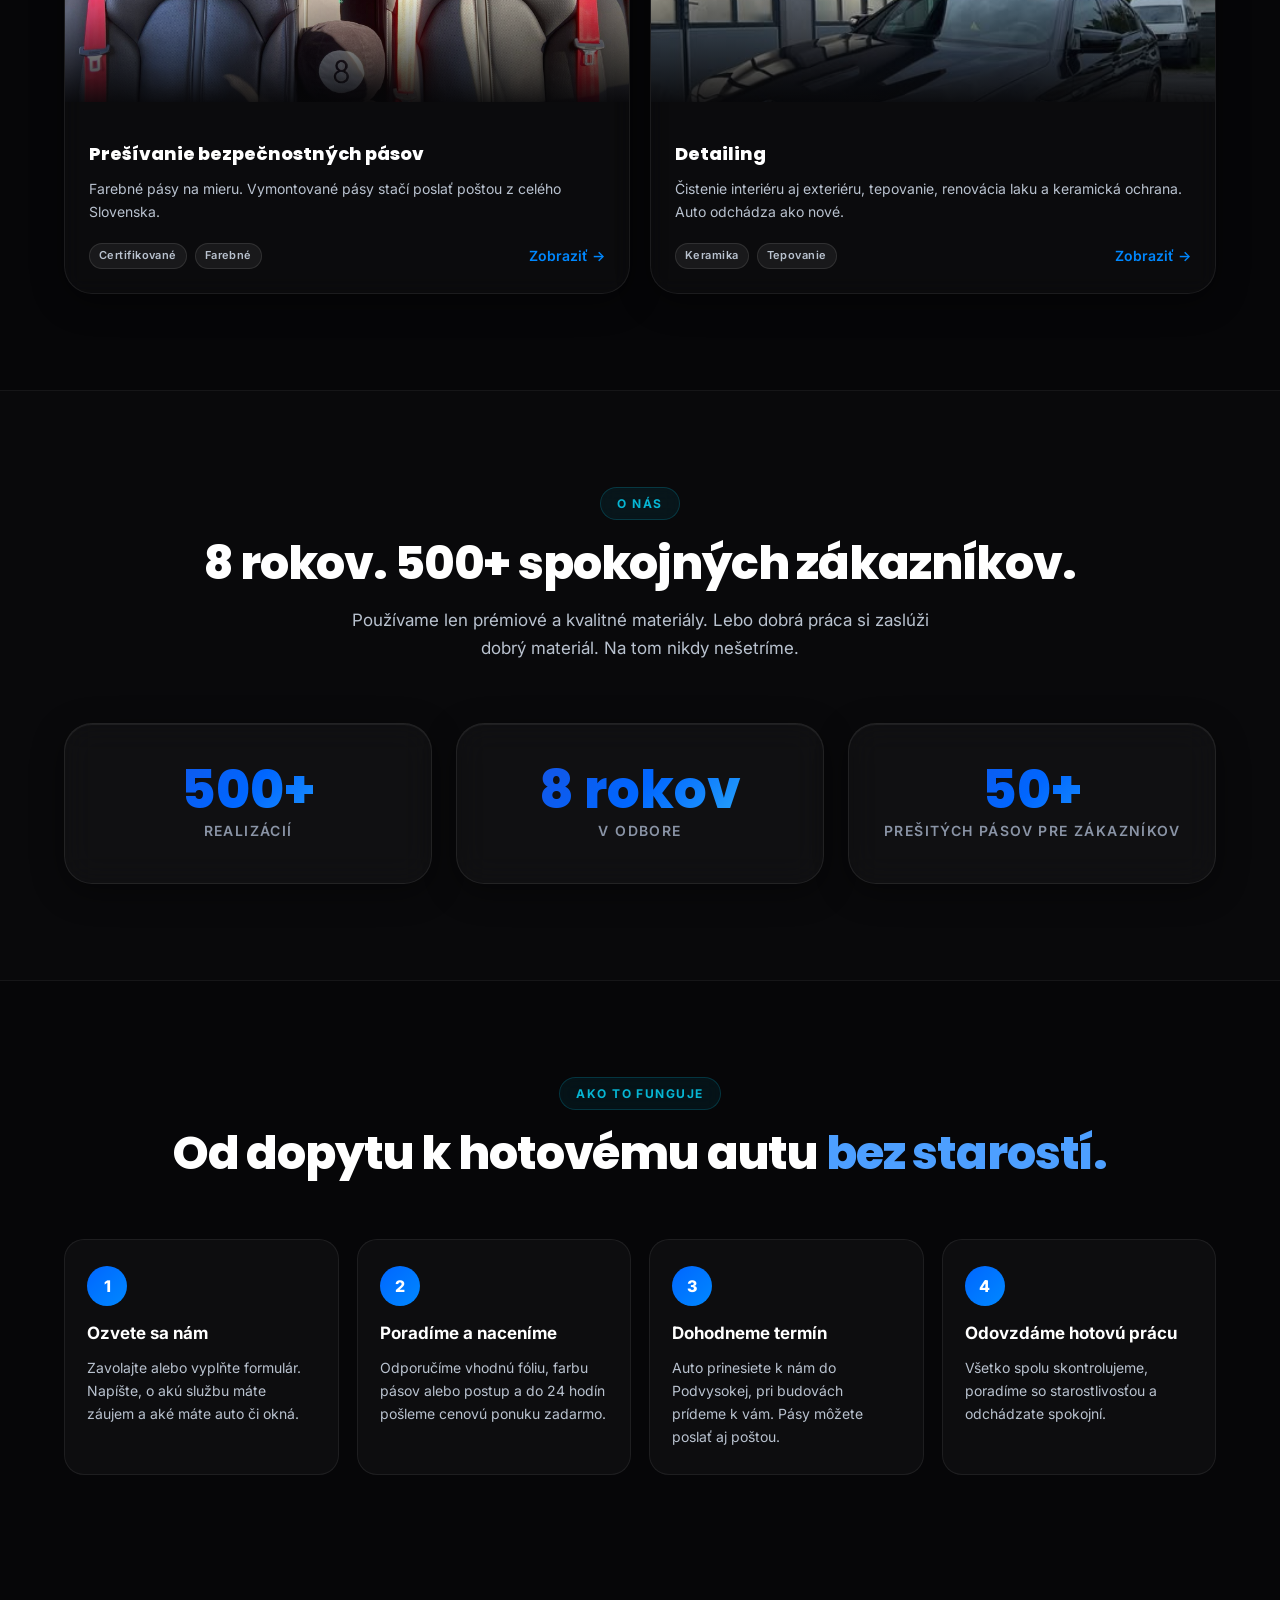
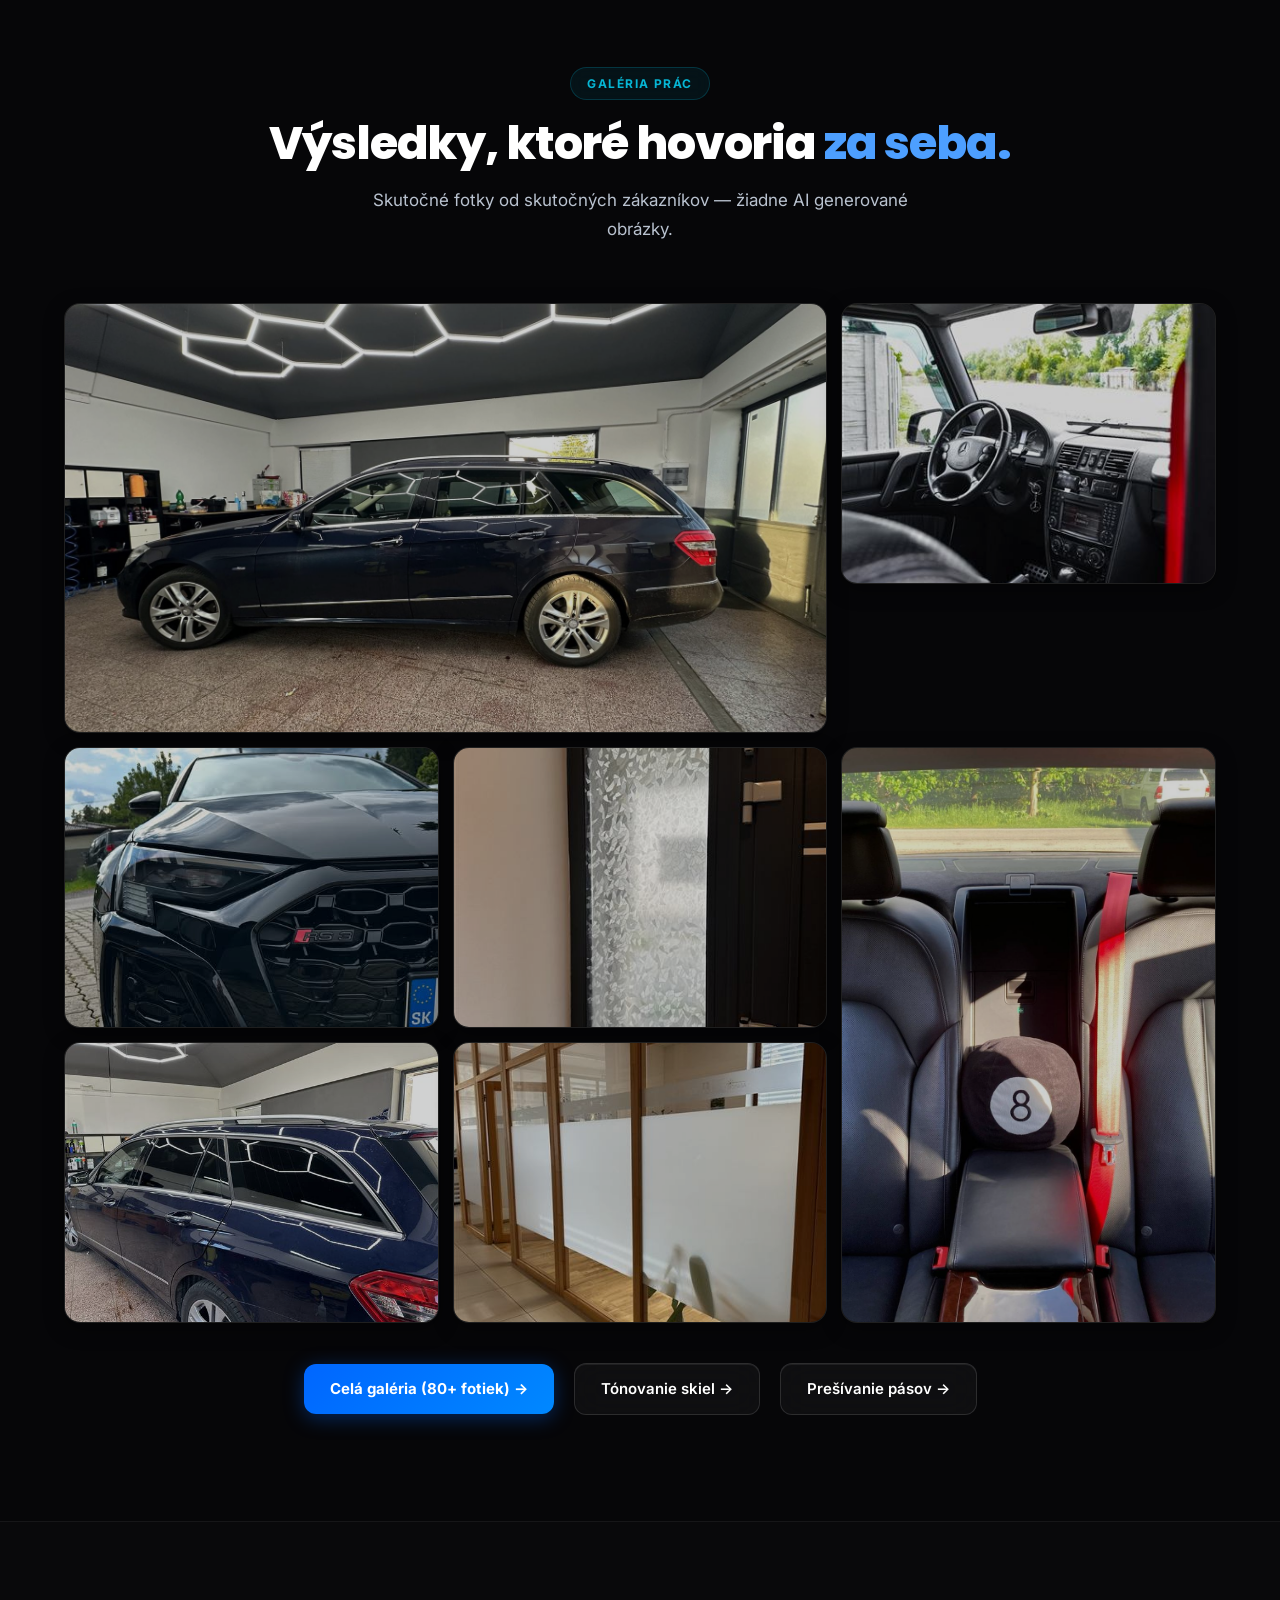
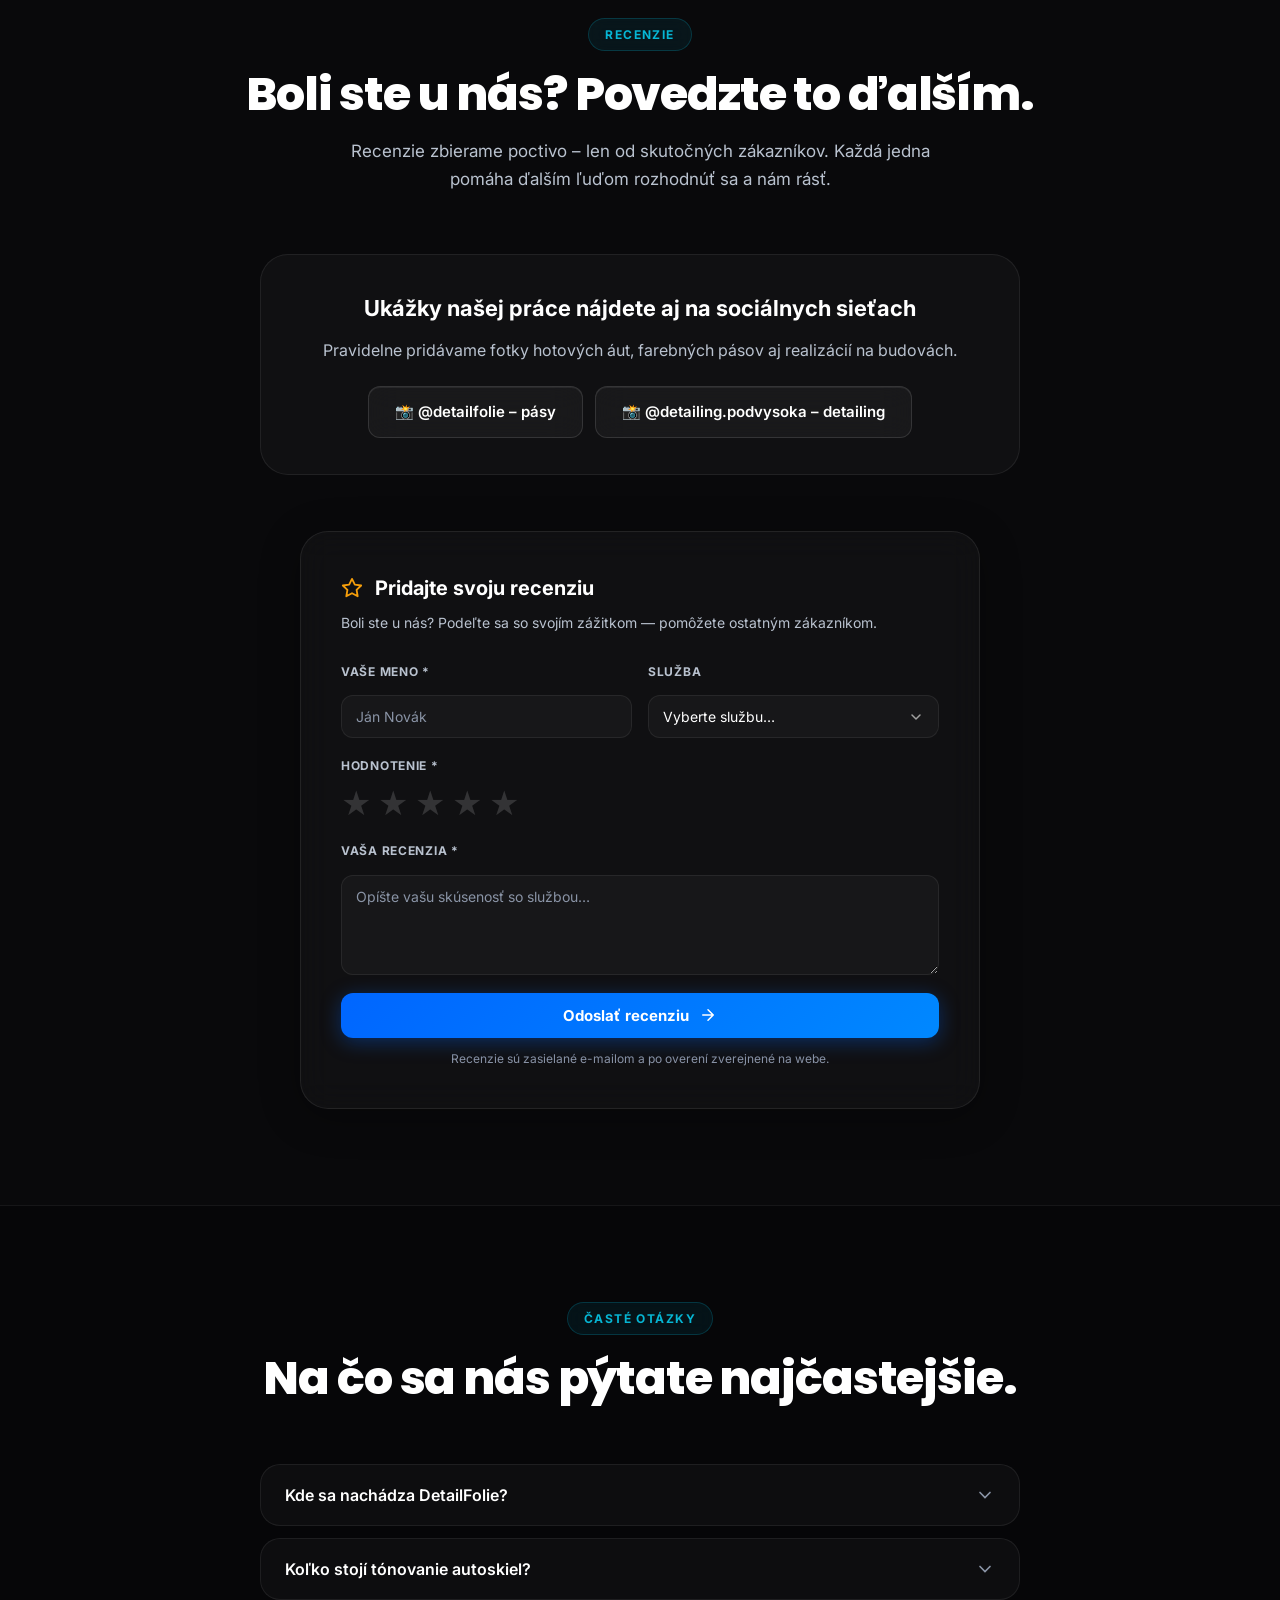
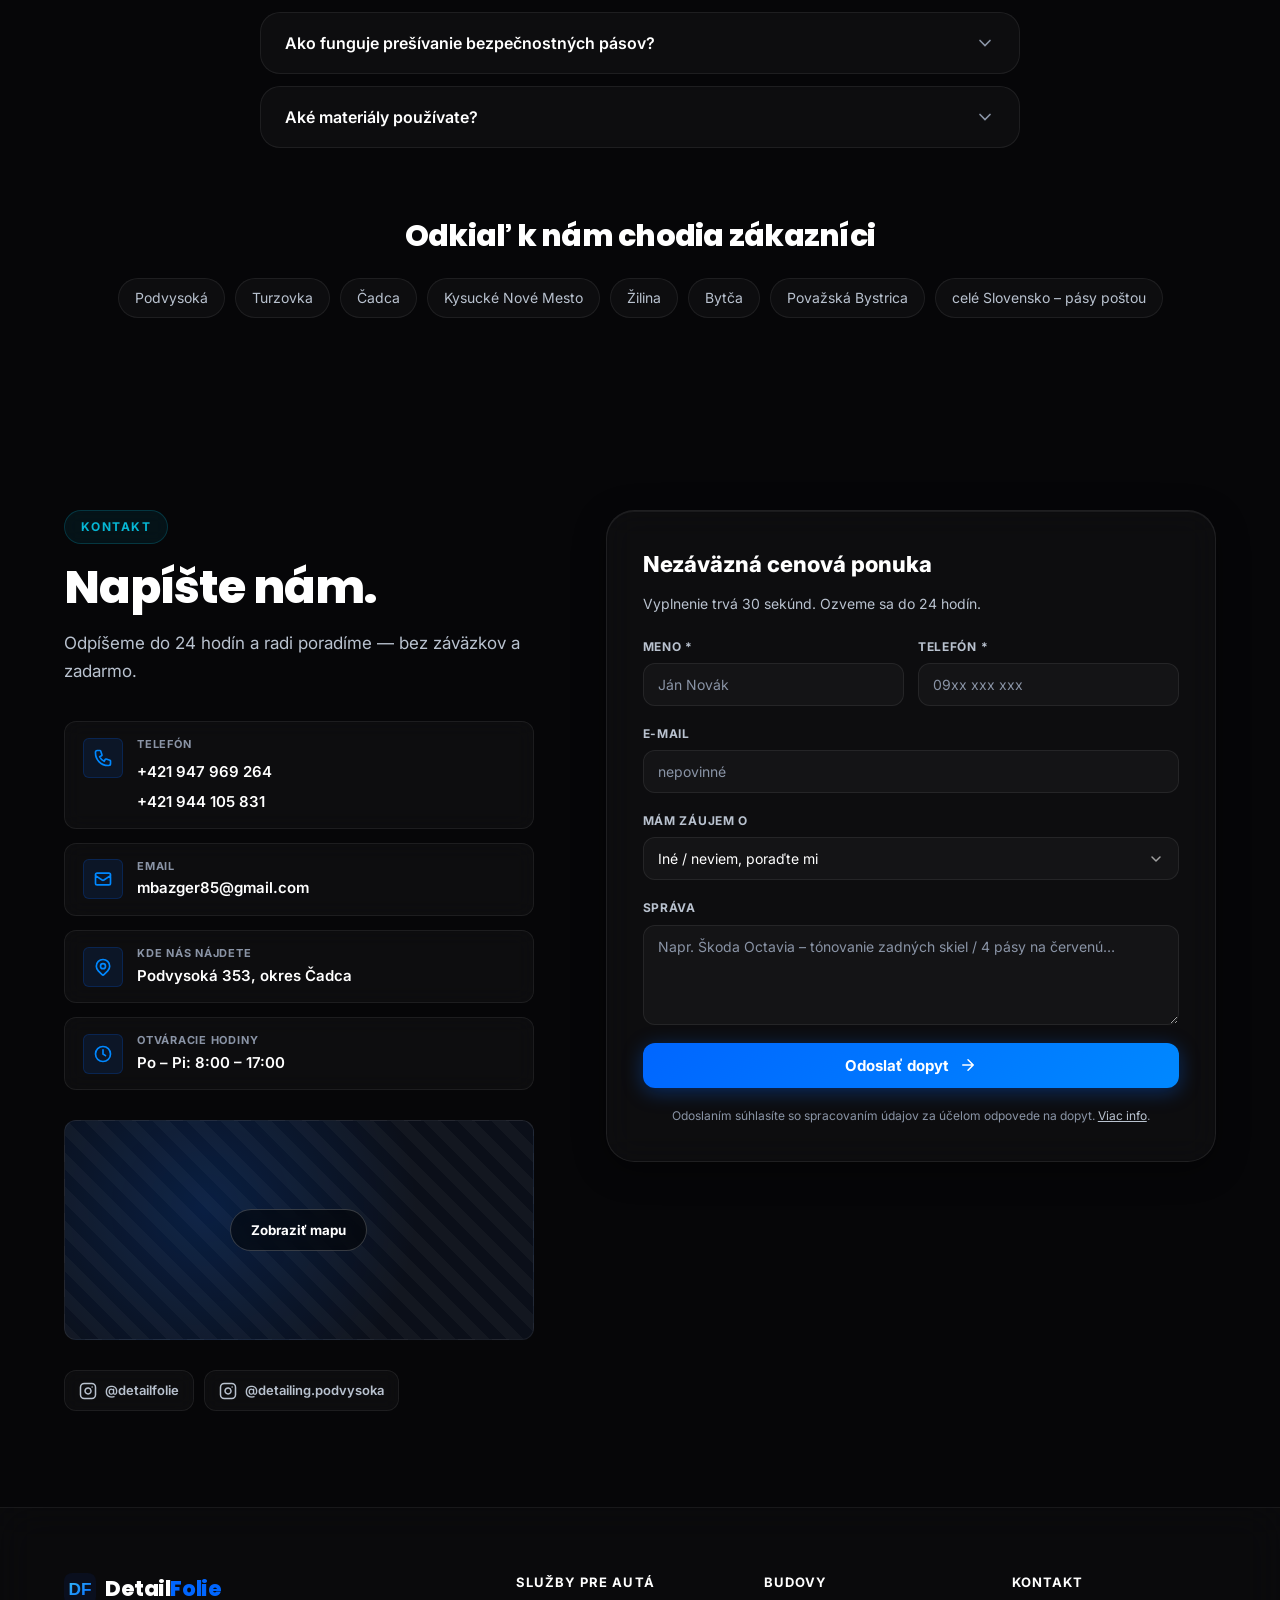
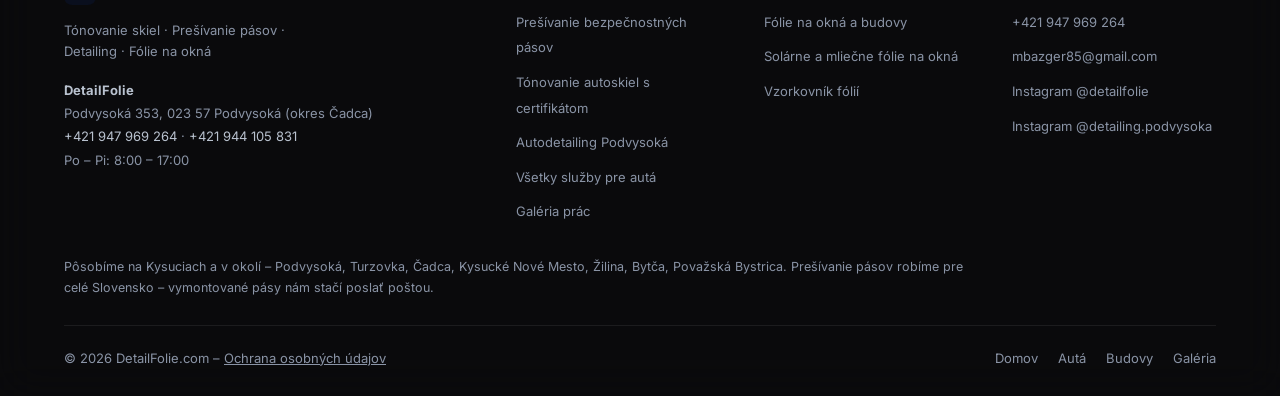
==== commit 8a9c6e7a: "Pred a po áut, pokojnejšie animácie, vecné texty - 8 nových fotiek: Mercedes E a Škoda Yeti pred a p" ====
--- a/index.html
+++ b/index.html
@@ -188,7 +188,7 @@
       <span class="gt-blue">a detailing.</span>
     </h1>
     <p class="hero-sub">
-      Vaše auto aj dom v rukách ľudí, ktorí to robia s láskou. Tónujeme zadné sklá s certifikátom, prešívame pásy na farebné, čistíme a leštíme autá do lesku a lepíme fólie na okná. Bez kompromisov – každá zákazka, akoby bola naša.
+      Tónovanie zadných skiel s certifikátom, prešívanie bezpečnostných pásov, autodetailing a fólie na okná. Cenová ponuka zadarmo, termín podľa dohody.
     </p>
     <div class="hero-btns">
       <a href="#kontakt" class="btn btn-primary">
@@ -398,7 +398,7 @@
       </a>
     </div>
     <div style="text-align:center; margin-top: 40px;">
-      <a href="/galeria" class="btn btn-primary" style="margin: 0 8px 10px;">Celá galéria (70+ fotiek) →</a>
+      <a href="/galeria" class="btn btn-primary" style="margin: 0 8px 10px;">Celá galéria (80+ fotiek) →</a>
       <a href="/auto-folie" class="btn btn-ghost" style="margin: 0 8px 10px;">Tónovanie skiel →</a>
       <a href="/presivanie" class="btn btn-ghost" style="margin: 0 8px 10px;">Prešívanie pásov →</a>
     </div>
--- a/style.css
+++ b/style.css
@@ -2177,3 +2177,17 @@
 .cert-photo img { width: 100%; height: auto; display: block; }
 .cert-photo figcaption { font-size: 13px; color: var(--text-2); padding: 10px 12px; text-align: center; }
 @media (max-width: 640px) { .cert-photo { float: none; width: 100%; max-width: 340px; margin: 0 auto 20px; } }
+
+/* Pred a po – páry fotiek */
+.ba-pairs { display: grid; grid-template-columns: 1fr 1fr; gap: 22px; }
+.ba-pair { margin: 0; background: var(--bg-card); border: 1px solid var(--border); border-radius: var(--r-xl); padding: 12px; }
+.ba-pair-imgs { display: grid; grid-template-columns: 1fr 1fr; gap: 8px; }
+.ba-pair-imgs div { position: relative; border-radius: 12px; overflow: hidden; aspect-ratio: 3/4; background: #0b0f19; }
+.ba-pair-imgs img { width: 100%; height: 100%; object-fit: cover; display: block; }
+.ba-pair-imgs span { position: absolute; top: 8px; left: 8px; font-size: 11px; font-weight: 800; text-transform: uppercase; padding: 3px 9px; border-radius: 999px; background: rgba(0,0,0,.65); color: #fff; }
+.ba-pair-imgs span.po { background: var(--blue); }
+.ba-pair figcaption { text-align: center; color: var(--text-2); font-size: 14px; font-weight: 600; padding: 10px 4px 2px; }
+@media (max-width: 760px) { .ba-pairs { grid-template-columns: 1fr; } }
+/* stabilné rozloženie – bez skákania pri načítaní */
+img { height: auto; }
+.anim { transition-duration: .5s !important; }
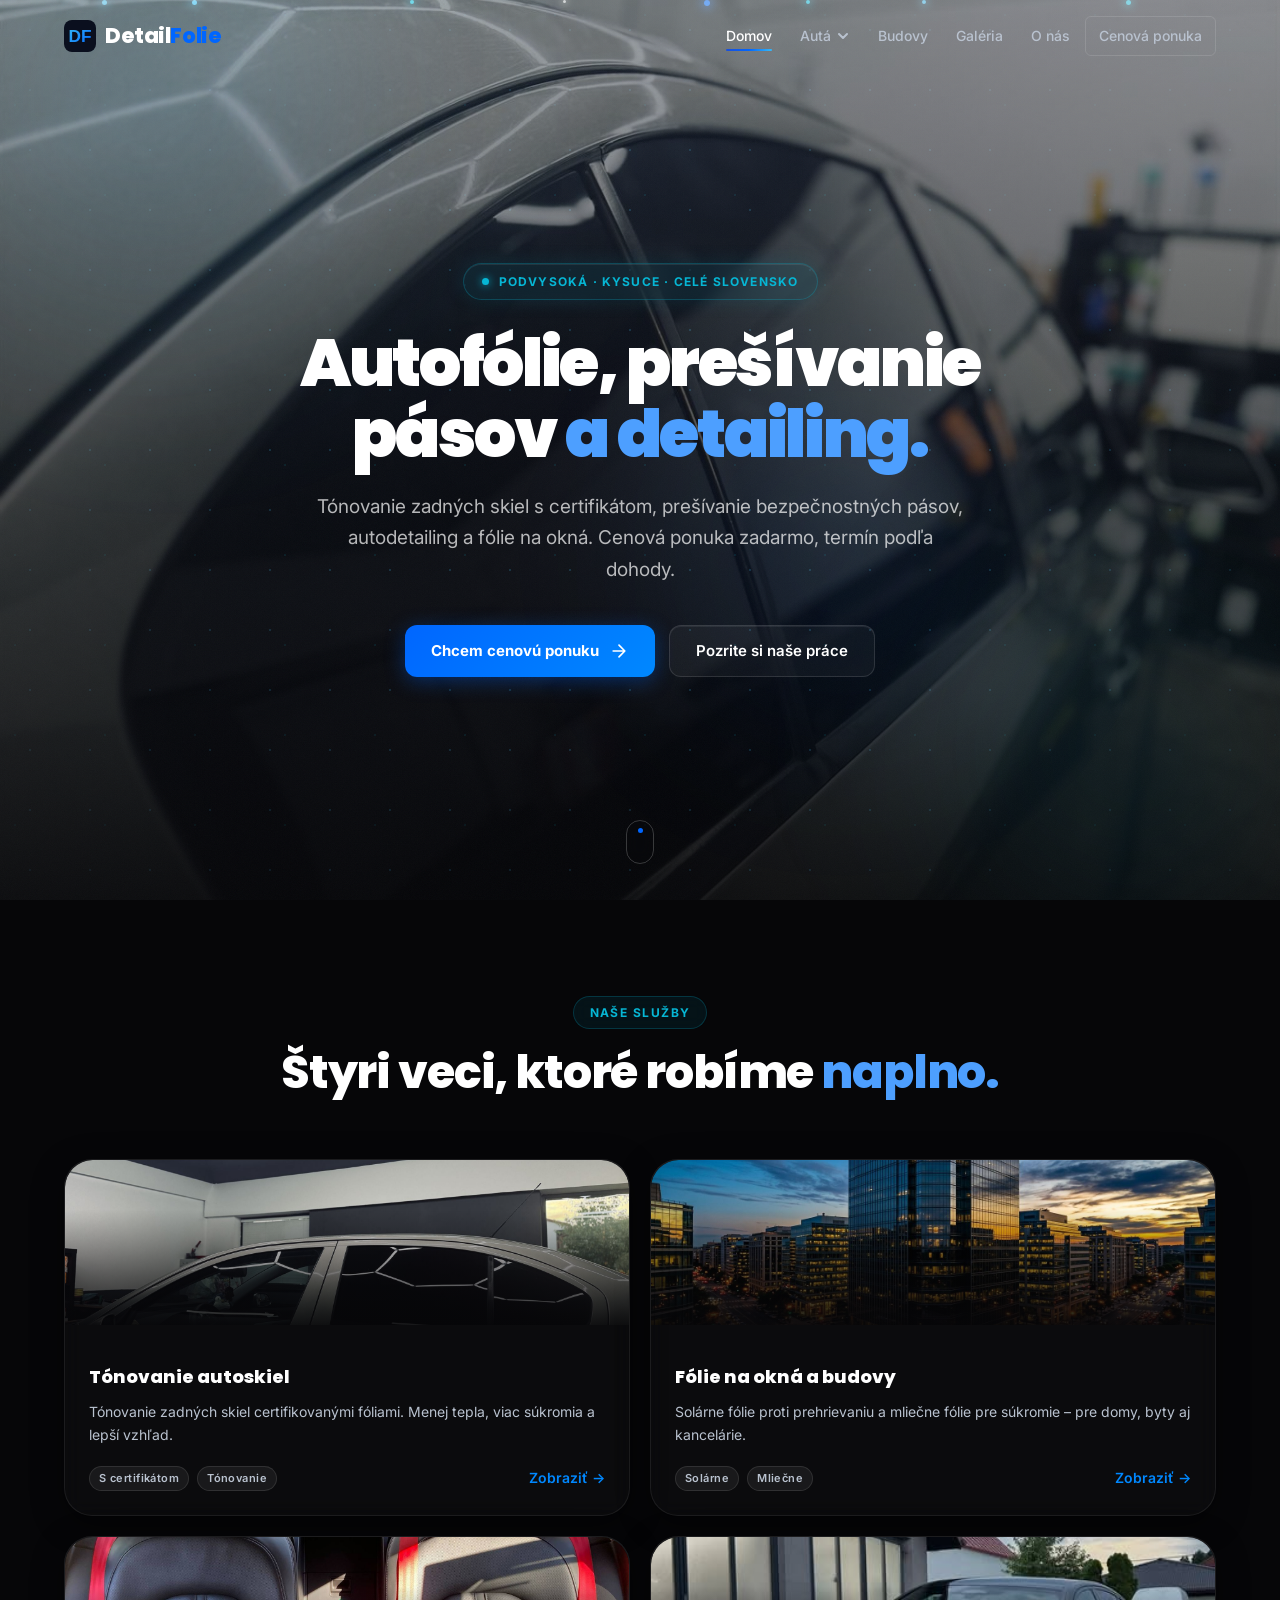
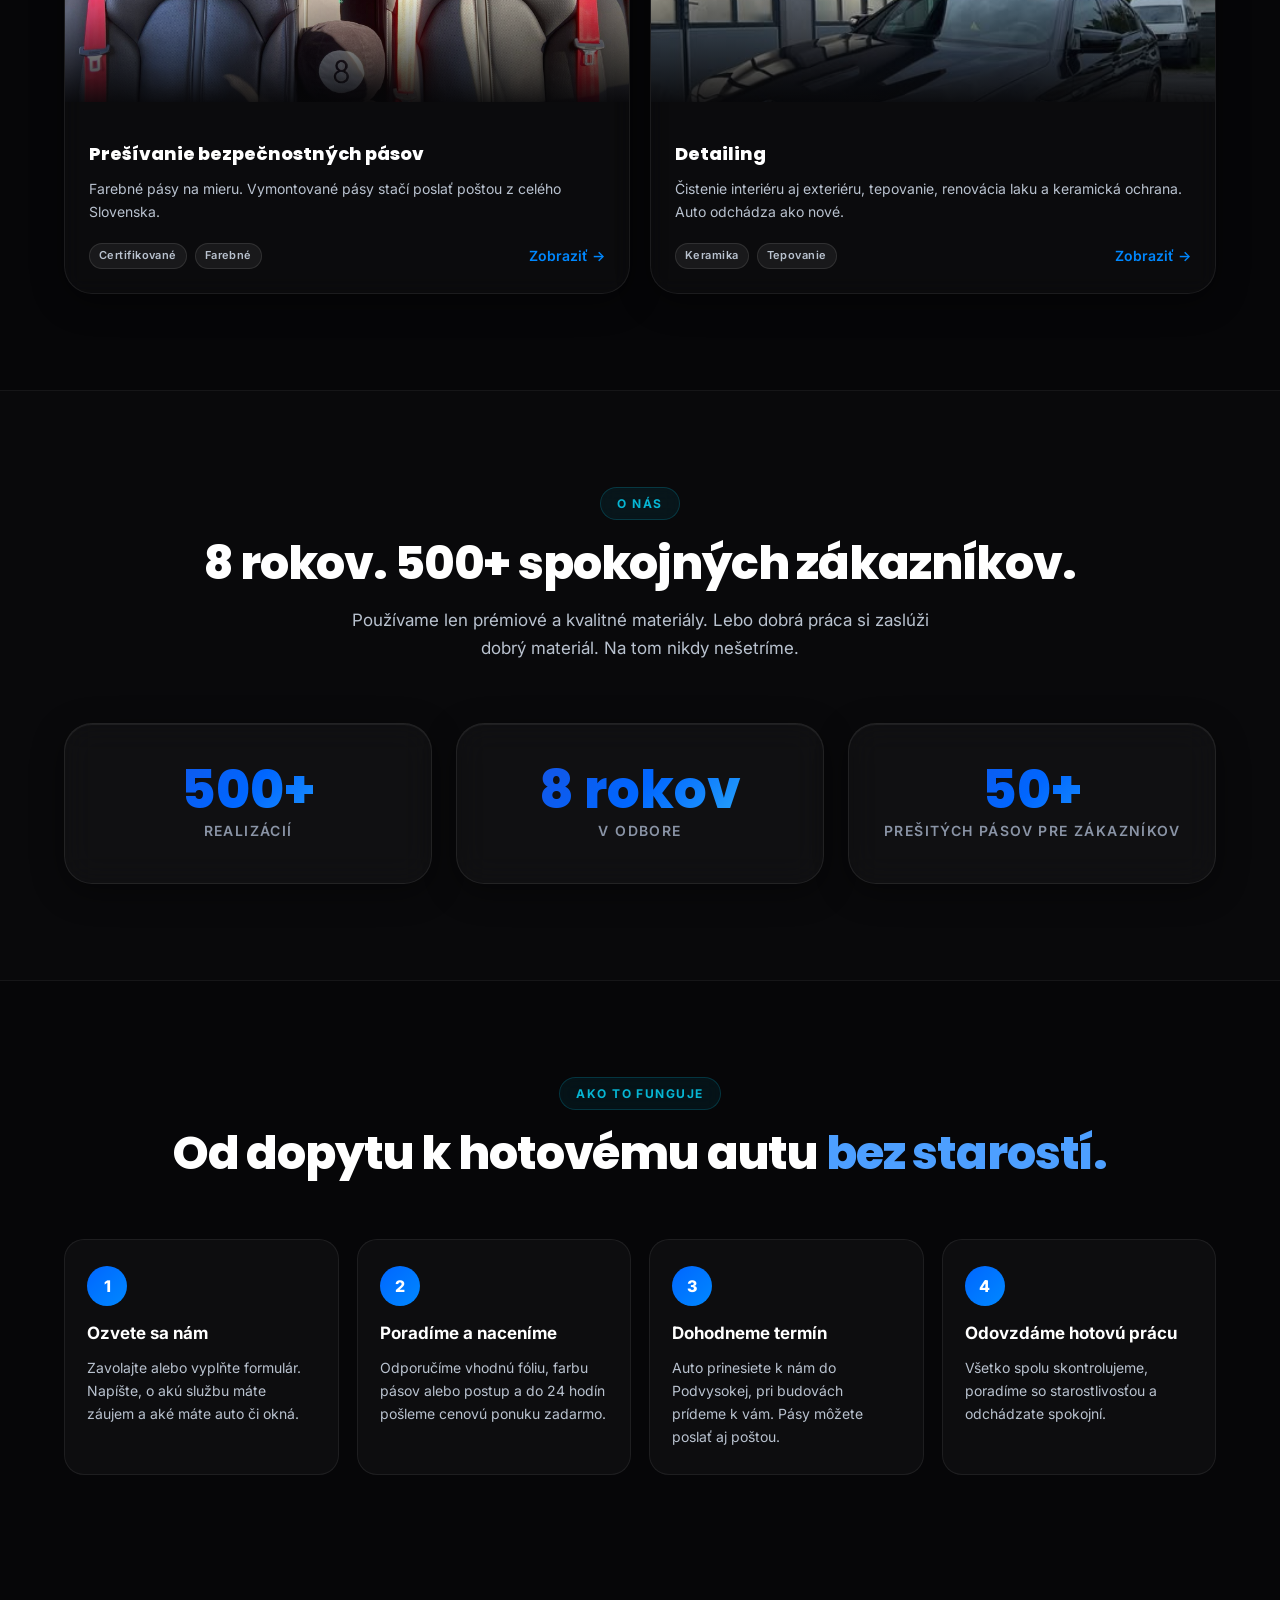
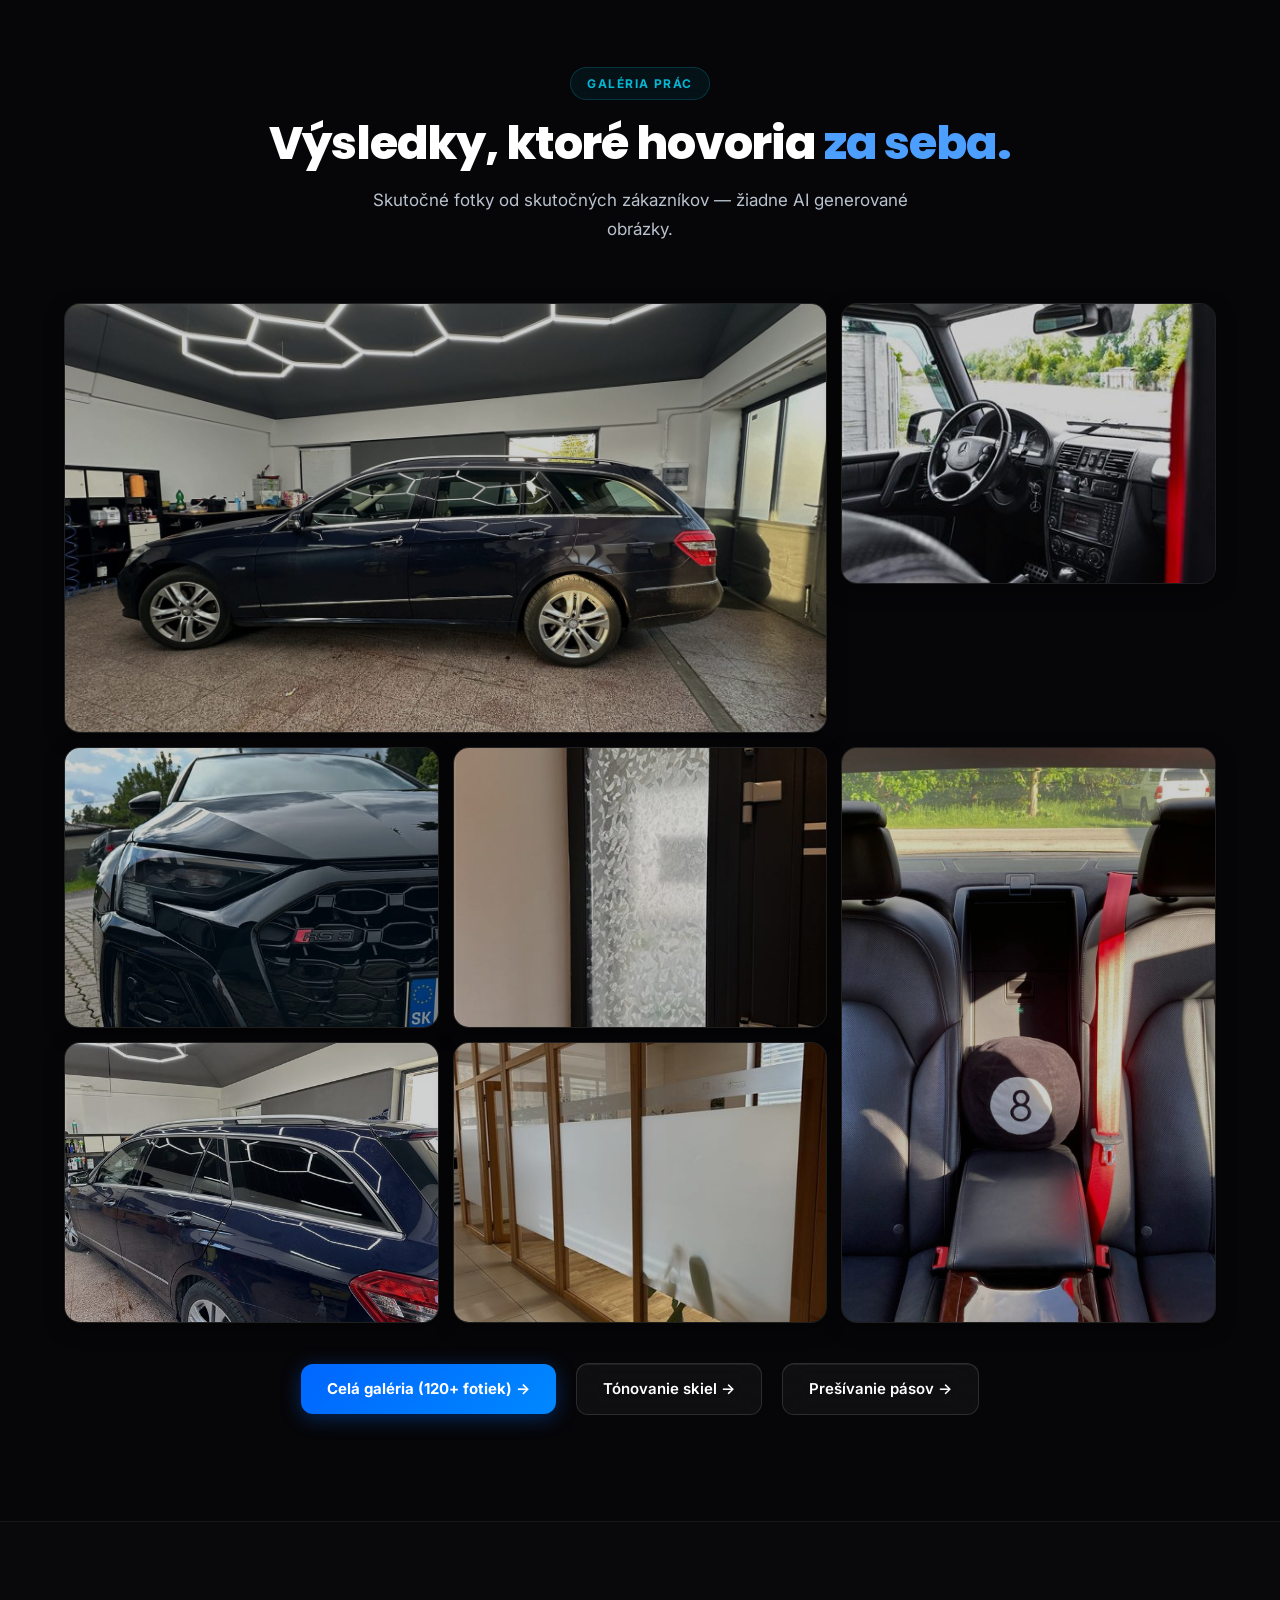
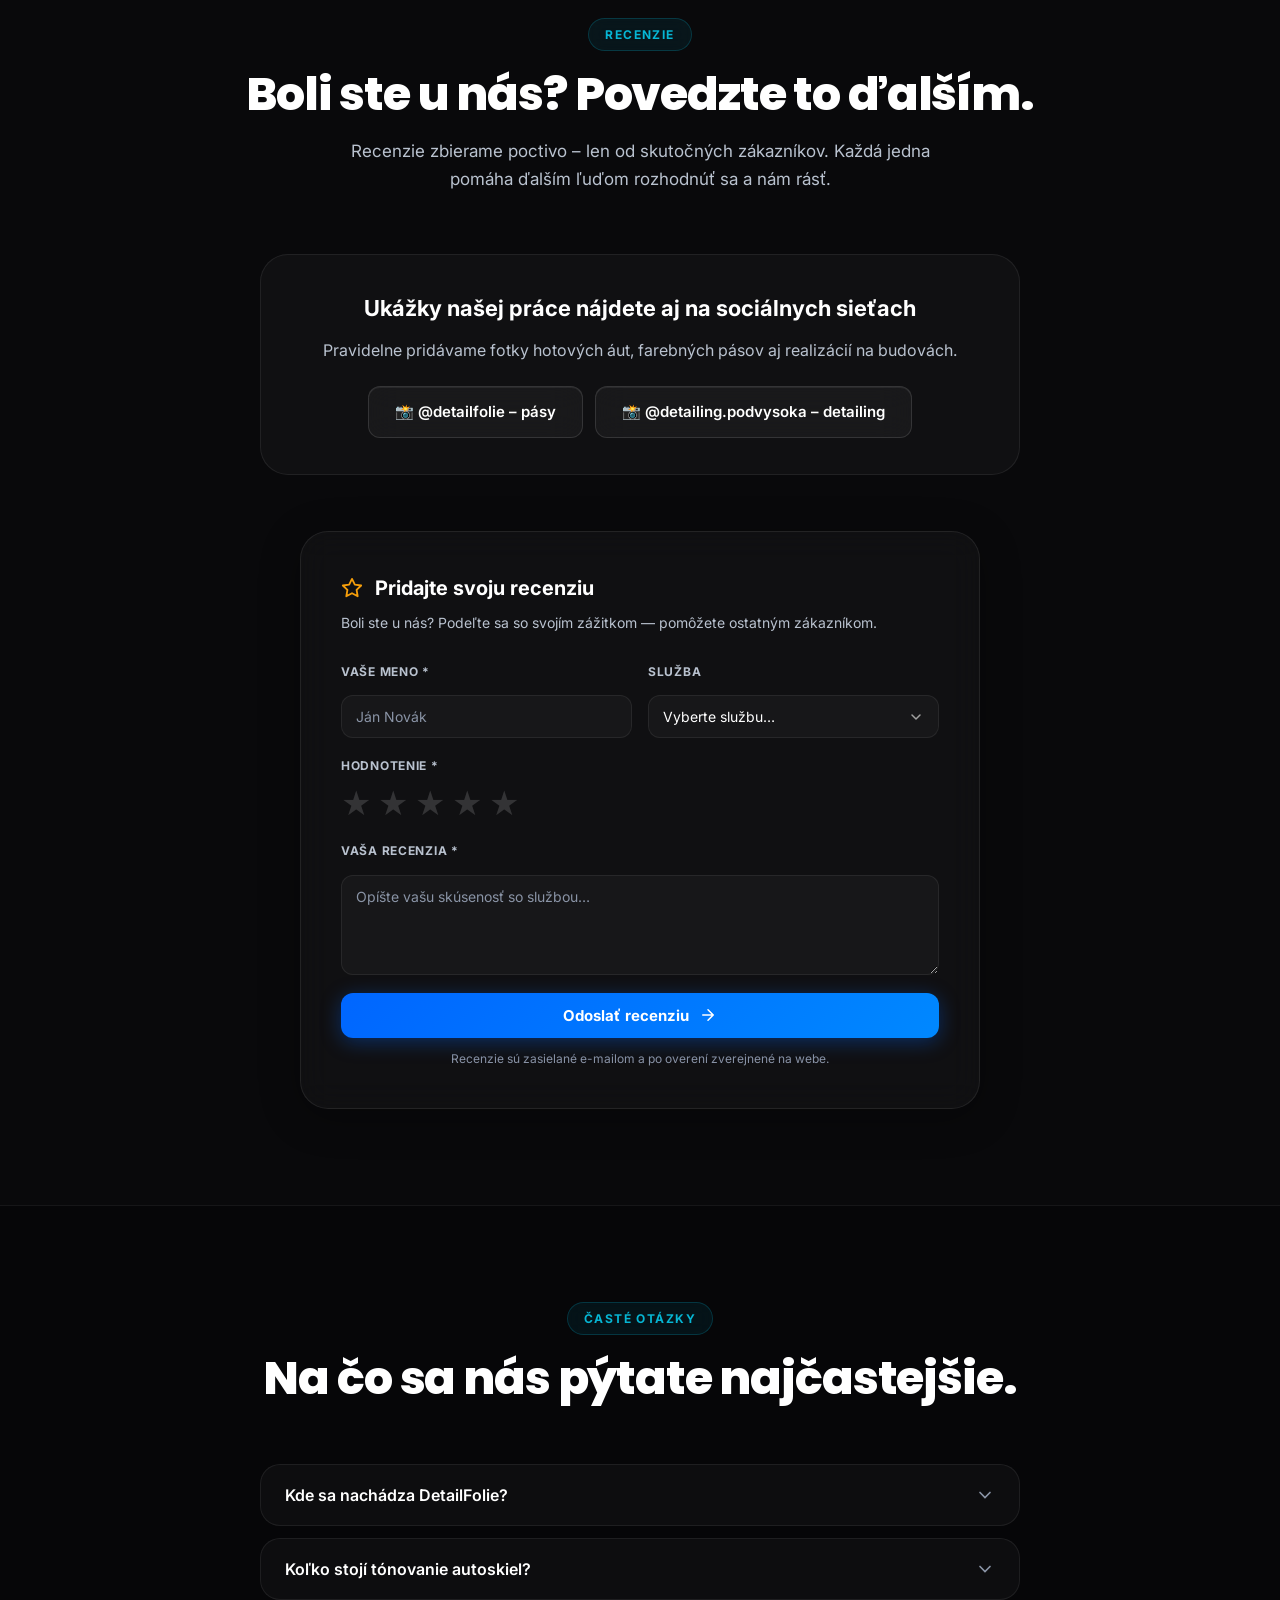
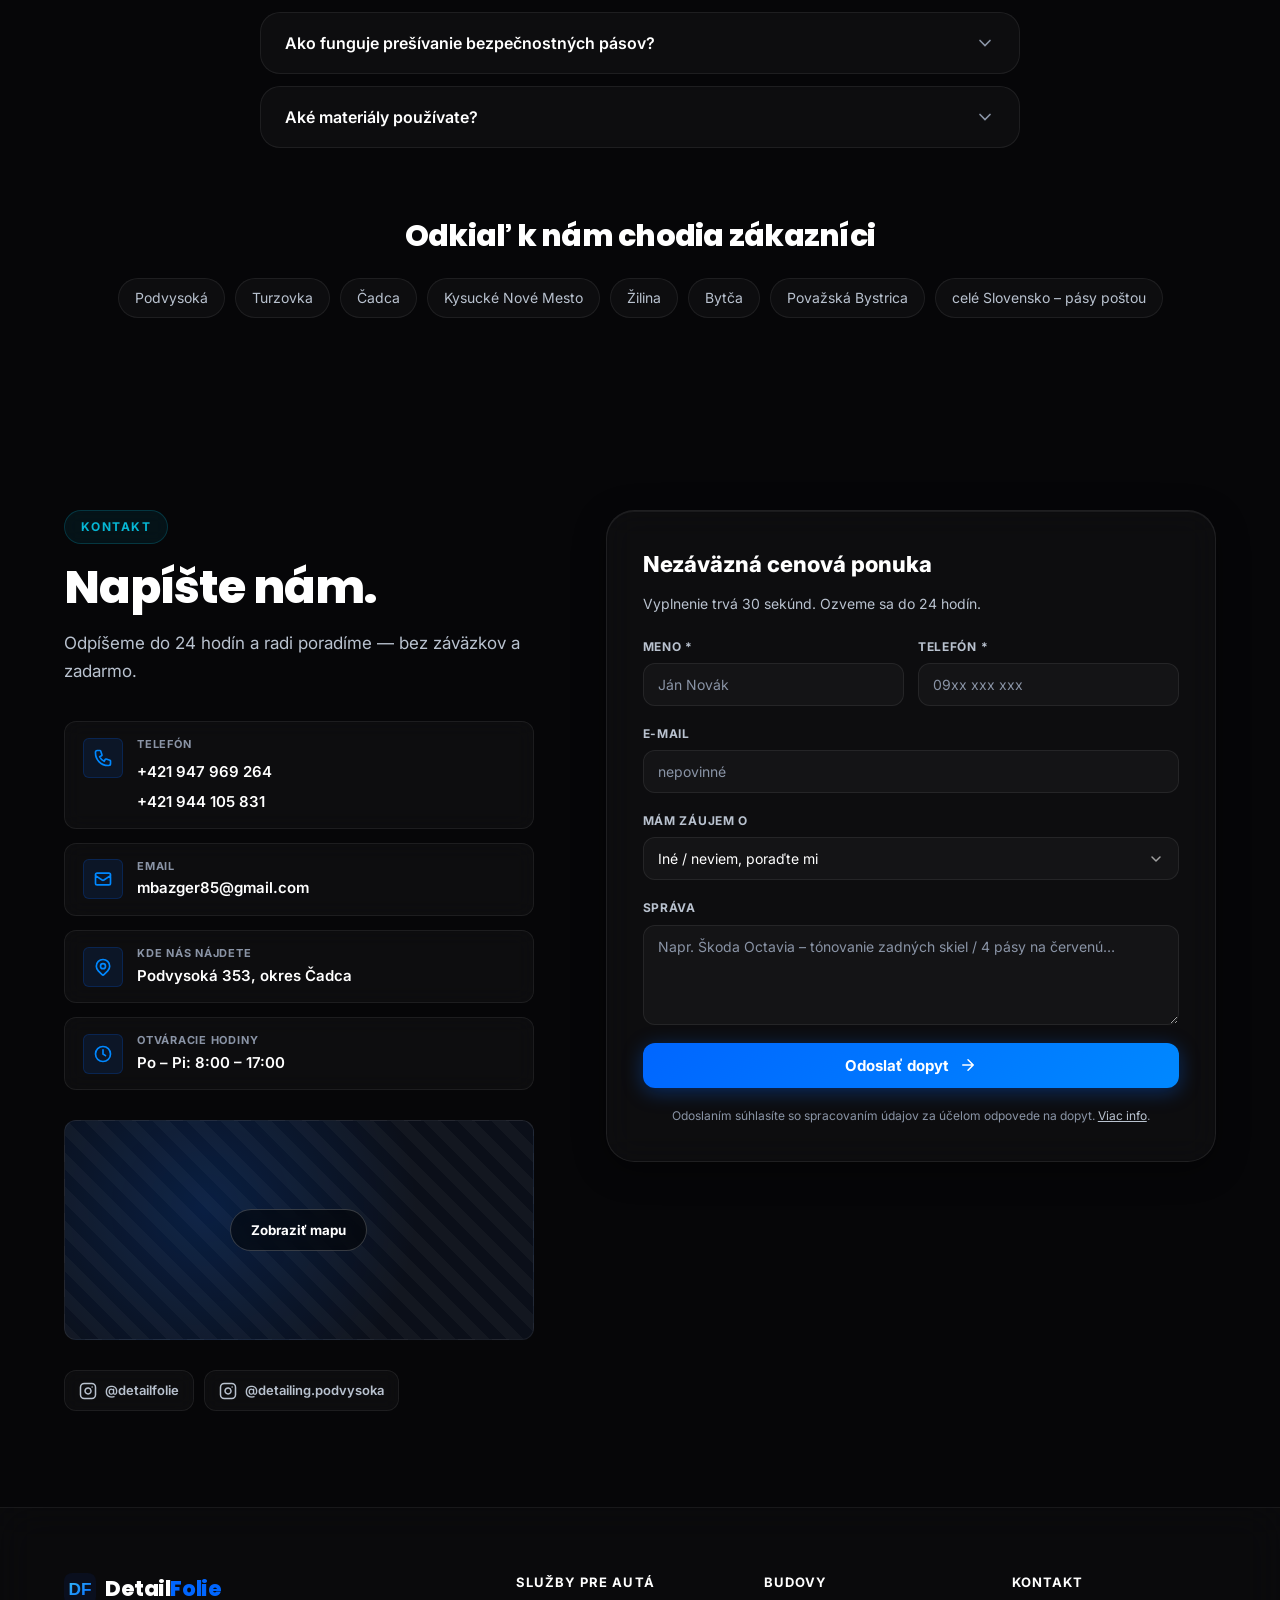
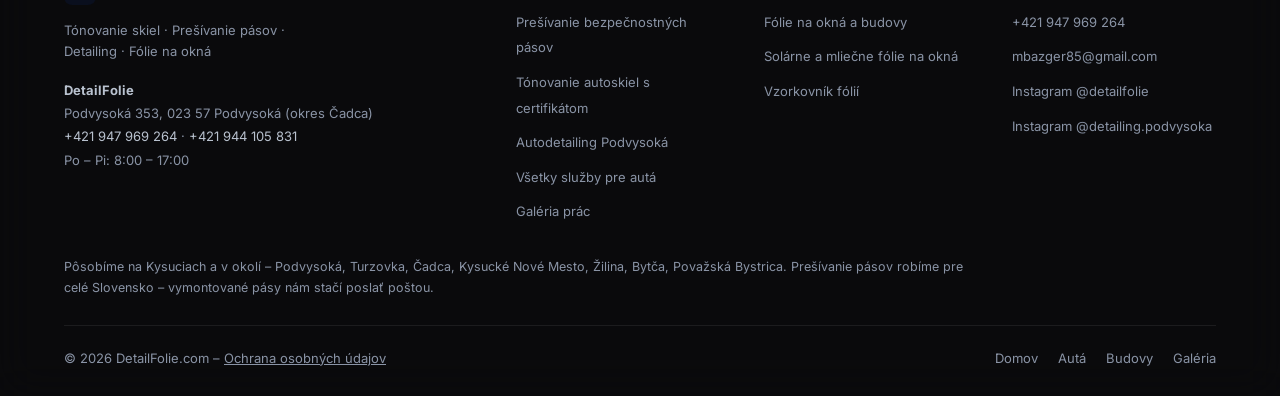
==== commit 0168280a: "Zvyšné fotky do galérie, Zobraziť viac, pred a po na Budovách - Galéria: 125 fotiek (tónovanie 58, f" ====
--- a/index.html
+++ b/index.html
@@ -398,7 +398,7 @@
       </a>
     </div>
     <div style="text-align:center; margin-top: 40px;">
-      <a href="/galeria" class="btn btn-primary" style="margin: 0 8px 10px;">Celá galéria (80+ fotiek) →</a>
+      <a href="/galeria" class="btn btn-primary" style="margin: 0 8px 10px;">Celá galéria (120+ fotiek) →</a>
       <a href="/auto-folie" class="btn btn-ghost" style="margin: 0 8px 10px;">Tónovanie skiel →</a>
       <a href="/presivanie" class="btn btn-ghost" style="margin: 0 8px 10px;">Prešívanie pásov →</a>
     </div>
--- a/style.css
+++ b/style.css
@@ -2191,3 +2191,7 @@
 /* stabilné rozloženie – bez skákania pri načítaní */
 img { height: auto; }
 .anim { transition-duration: .5s !important; }
+
+/* Zobraziť viac */
+.more-hidden { display: none !important; }
+.more-wrap { display: flex; justify-content: center; margin-top: 26px; }
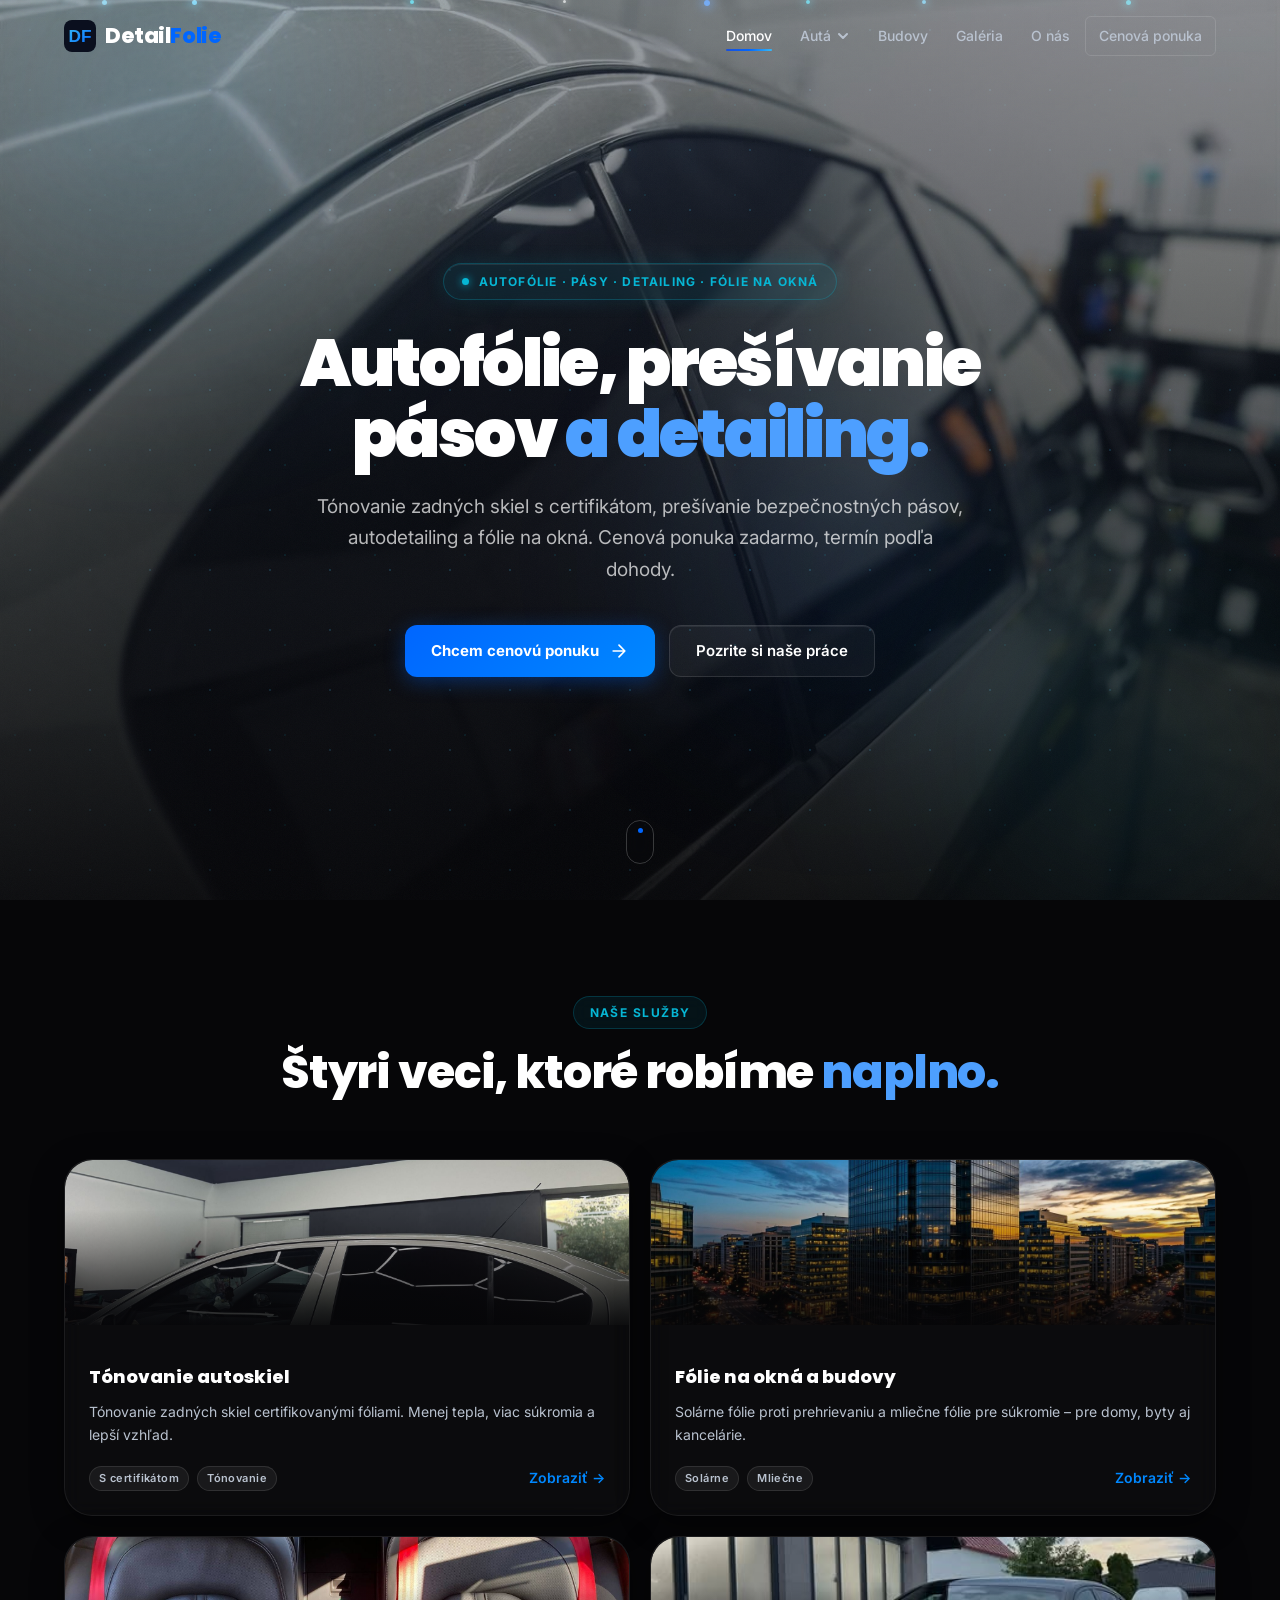
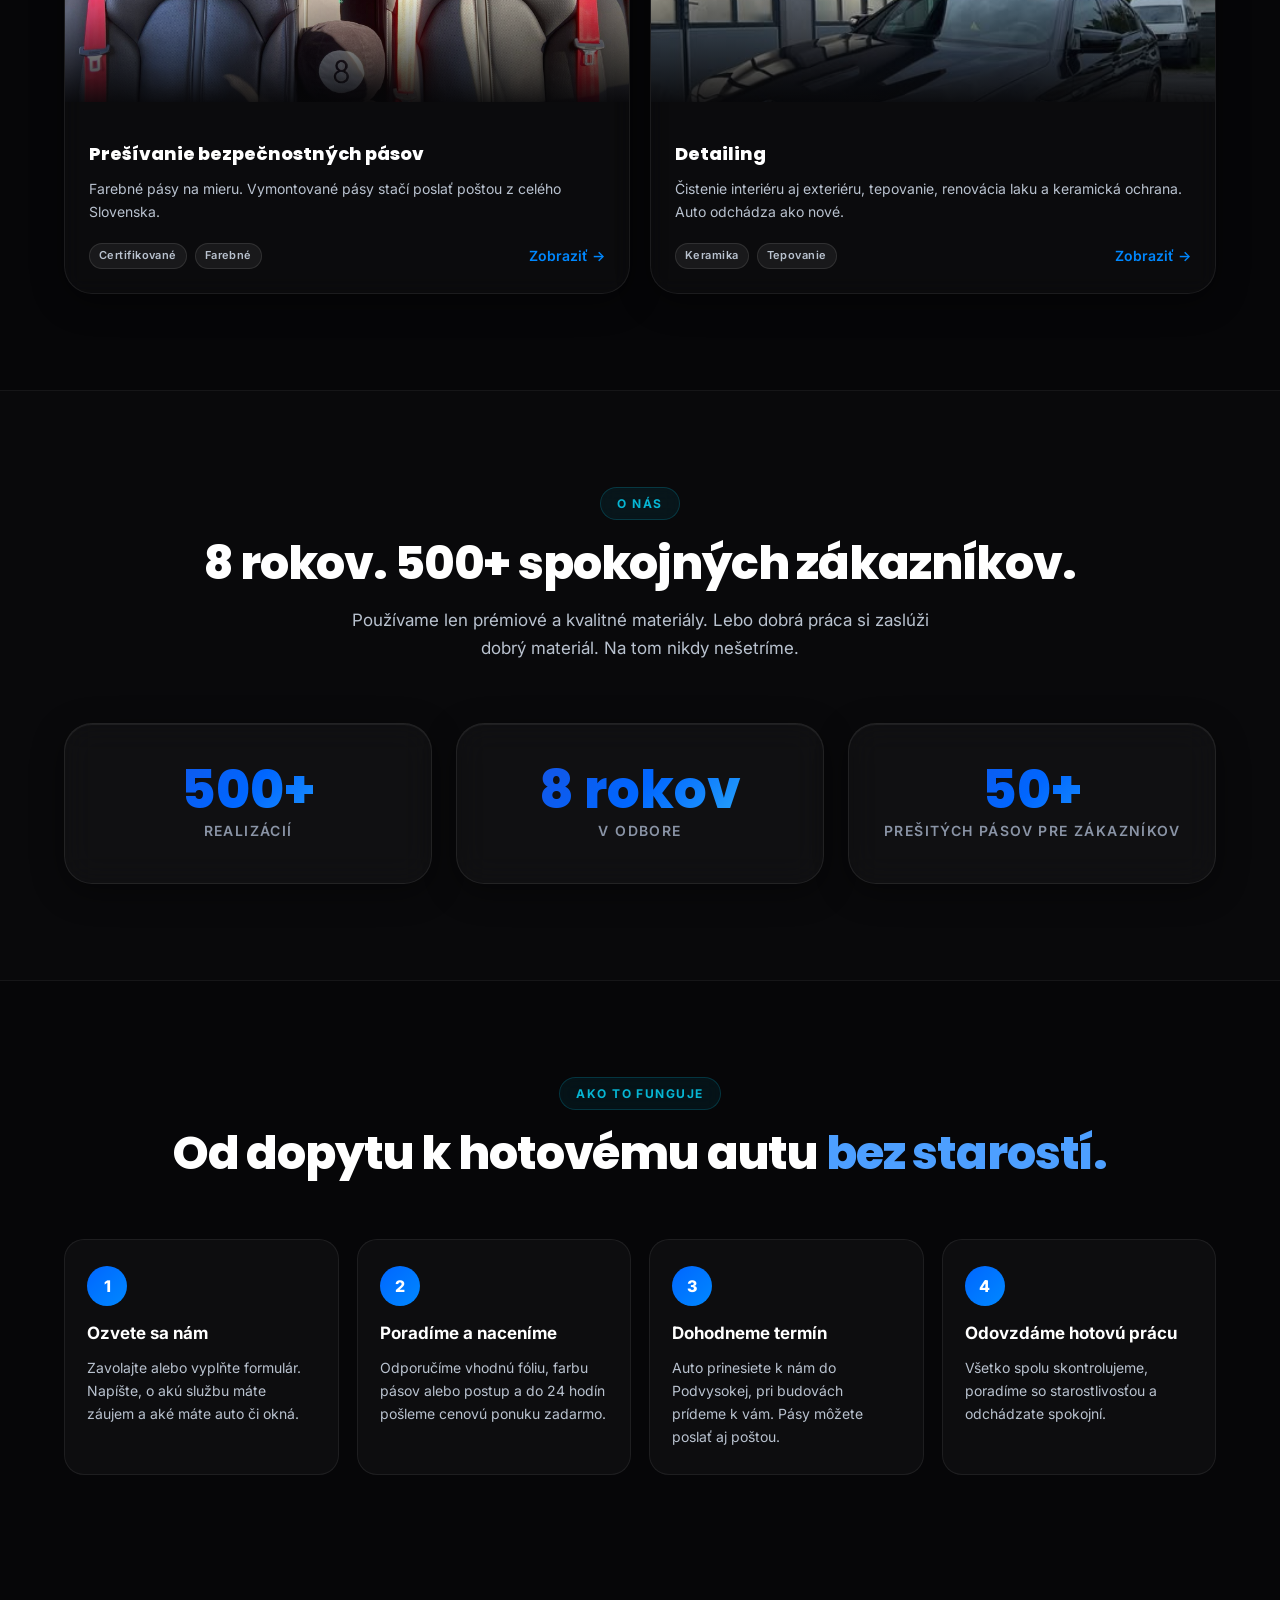
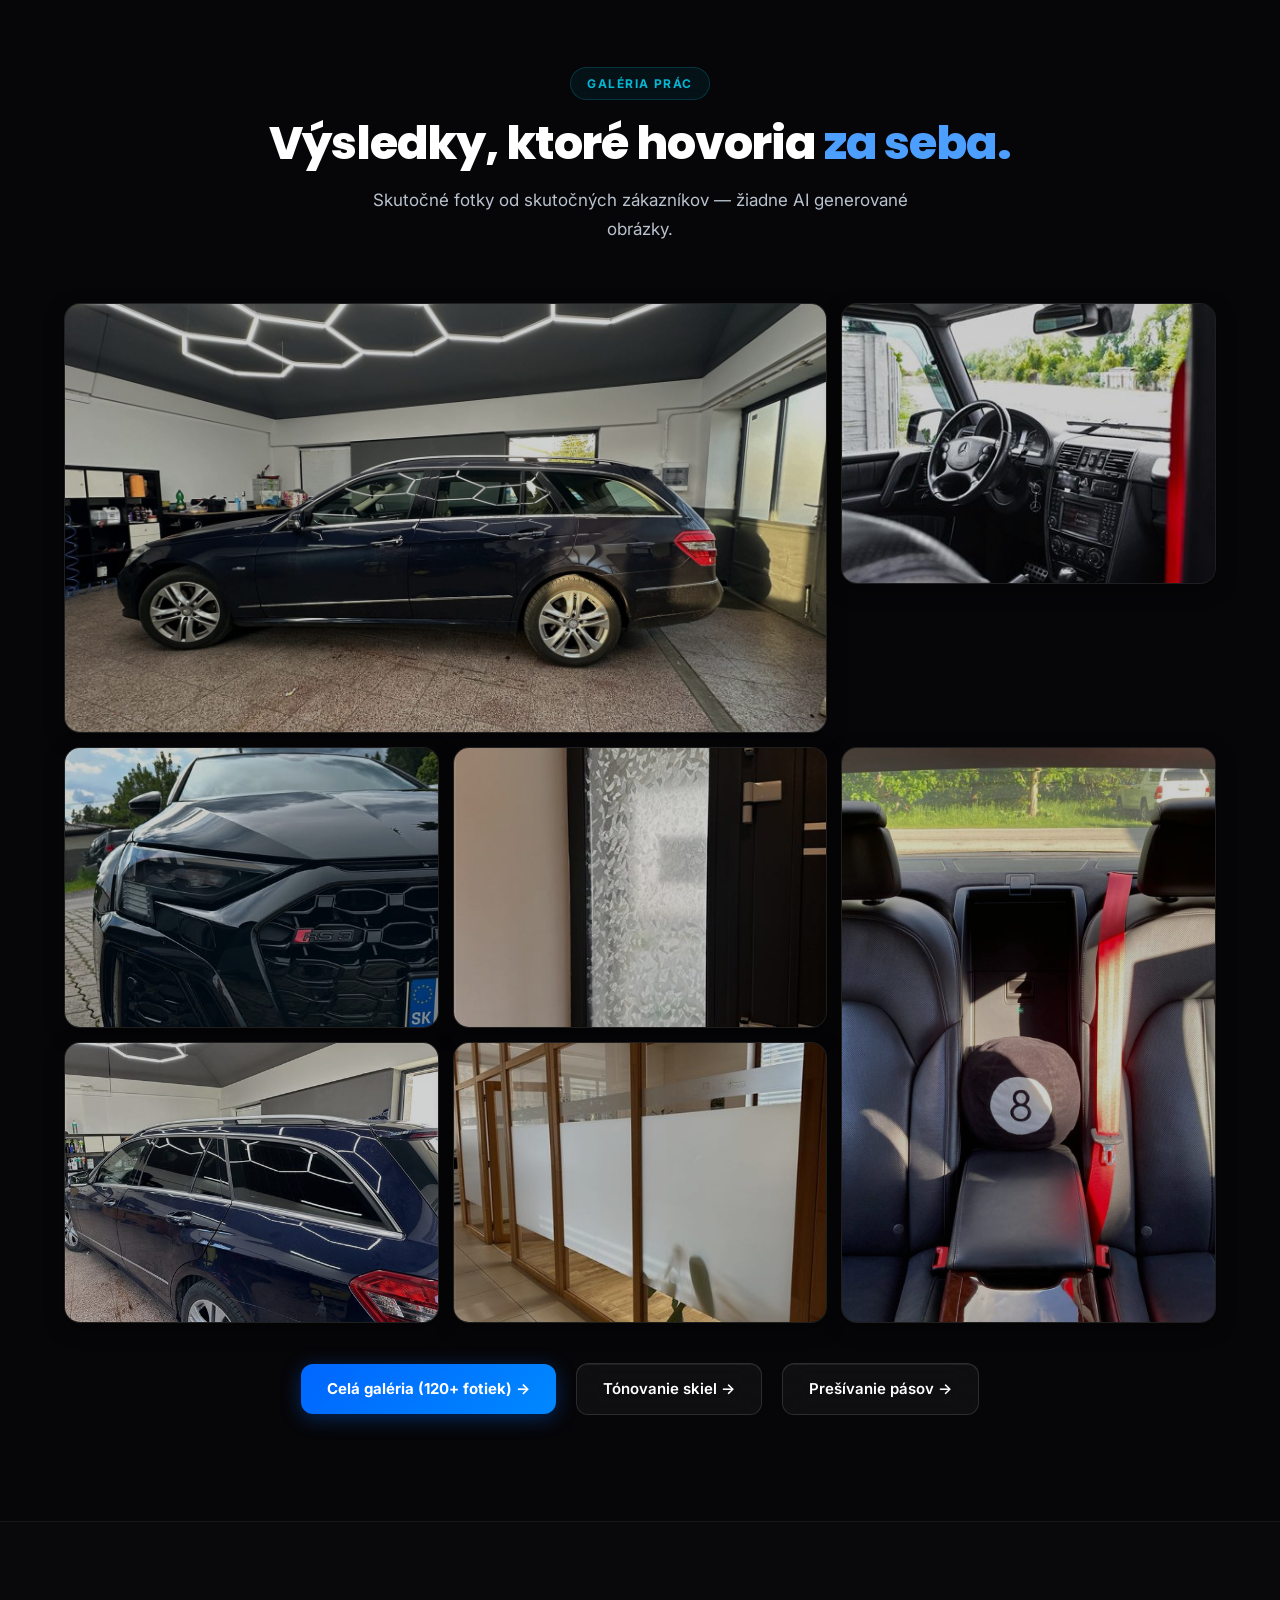
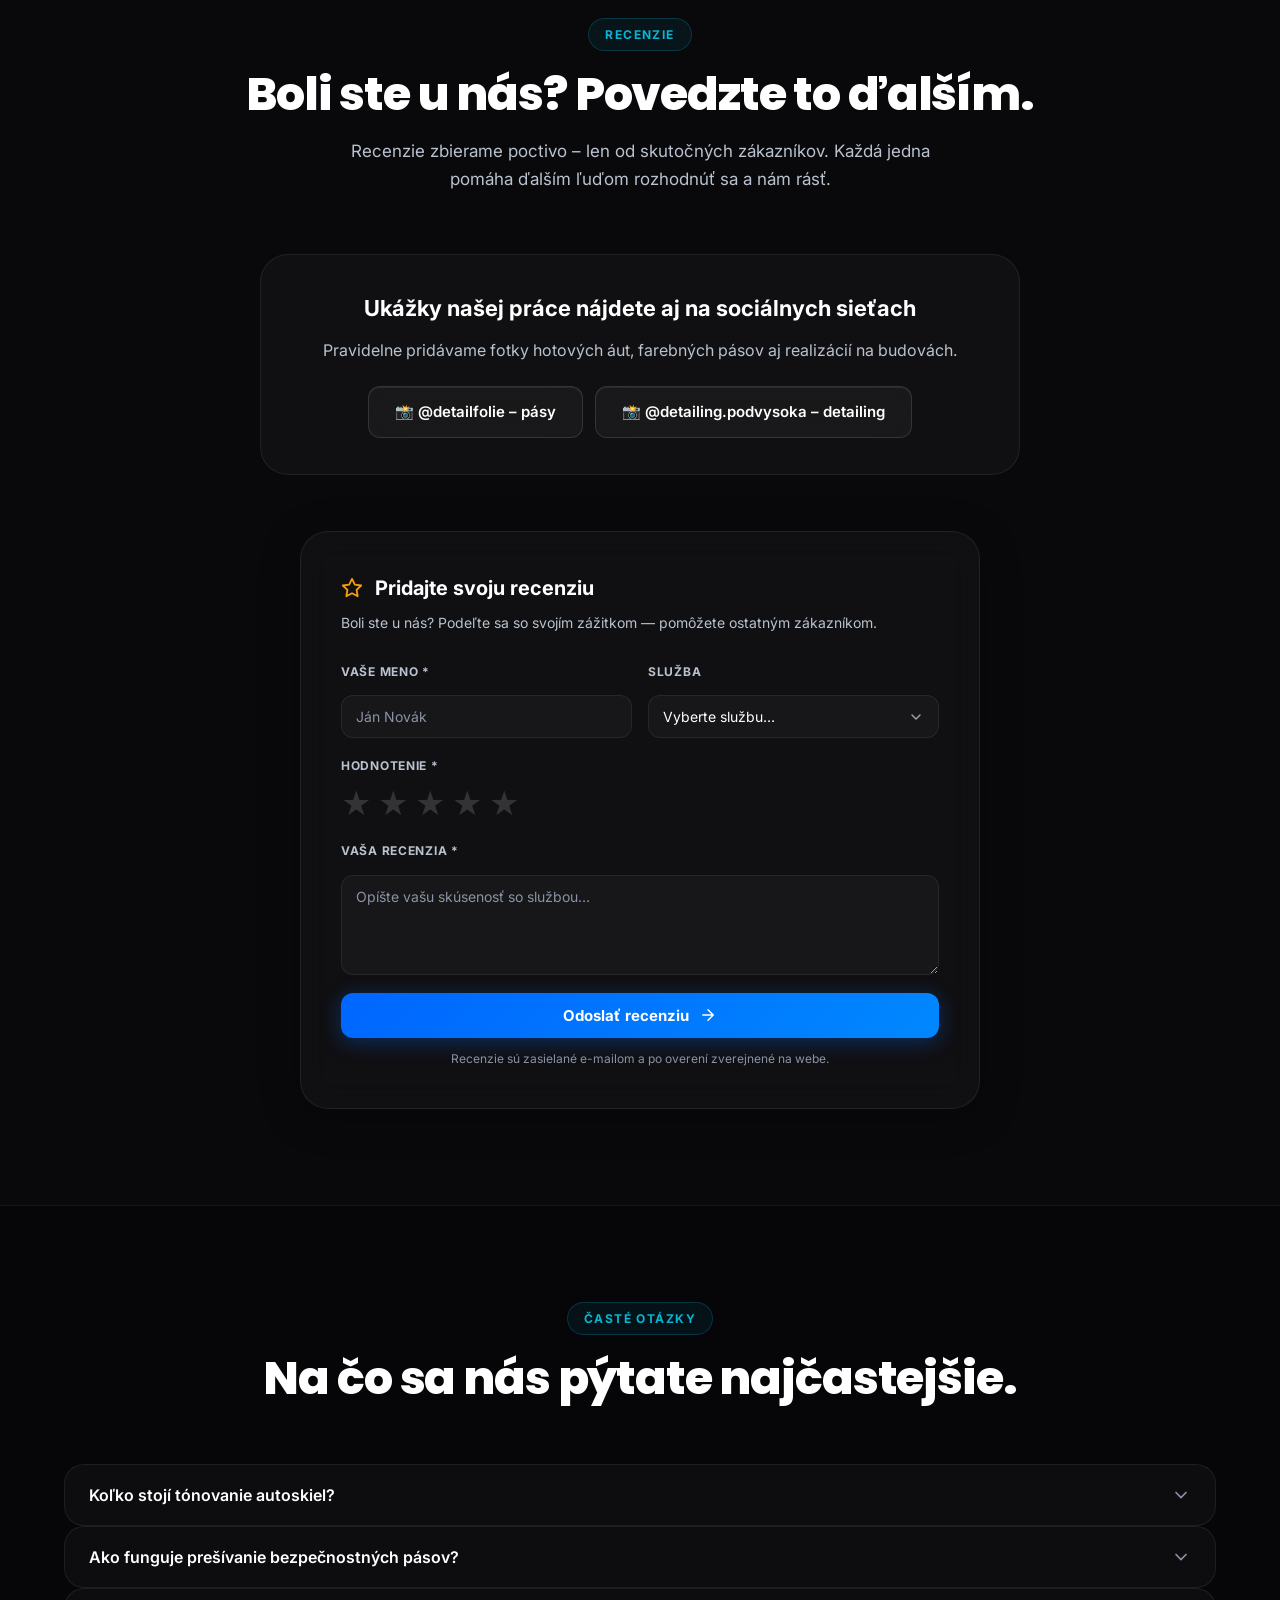
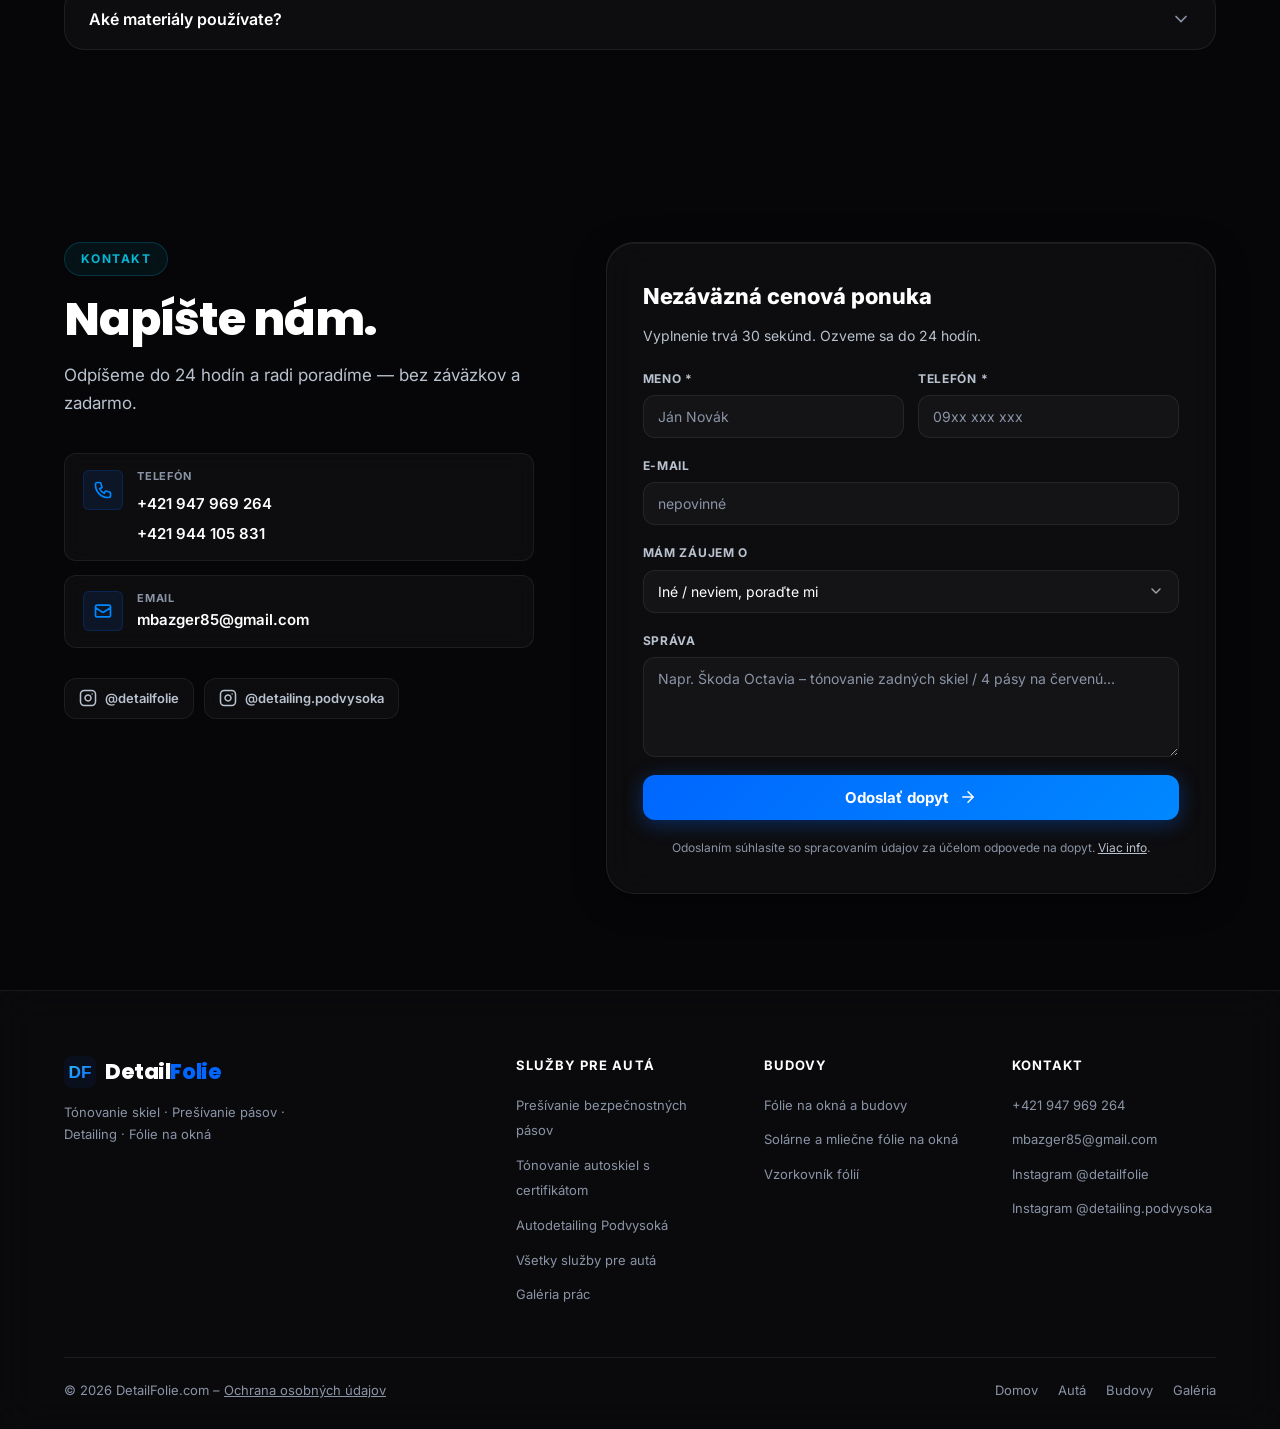
==== commit 724dfc00: "Odstránené všetky polohové informácie – informačná stránka - Preč: mapa, otváracie hodiny, adresa (K" ====
--- a/index.html
+++ b/index.html
@@ -51,13 +51,6 @@
         "priceRange": "€€",
         "currenciesAccepted": "EUR",
         "paymentAccepted": "Hotovosť, bankový prevod",
-        "address": { "@type": "PostalAddress", "streetAddress": "Podvysoká 353", "addressLocality": "Podvysoká", "postalCode": "023 57", "addressRegion": "Žilinský kraj", "addressCountry": "SK" },
-        "openingHoursSpecification": [{ "@type": "OpeningHoursSpecification", "dayOfWeek": ["Monday","Tuesday","Wednesday","Thursday","Friday"], "opens": "08:00", "closes": "17:00" }],
-        "areaServed": [
-          { "@type": "City", "name": "Podvysoká" }, { "@type": "City", "name": "Turzovka" }, { "@type": "City", "name": "Čadca" },
-          { "@type": "City", "name": "Kysucké Nové Mesto" }, { "@type": "City", "name": "Žilina" }, { "@type": "City", "name": "Bytča" },
-          { "@type": "City", "name": "Považská Bystrica" }, { "@type": "Country", "name": "Slovensko" }
-        ],
         "hasOfferCatalog": {
           "@type": "OfferCatalog",
           "name": "Služby DetailFolie",
@@ -73,7 +66,7 @@
       {
         "@type": "FAQPage",
         "mainEntity": [
-          { "@type": "Question", "name": "Kde sa nachádza DetailFolie?", "acceptedAnswer": { "@type": "Answer", "text": "Sme v Podvysokej (okres Čadca, Kysuce). Zákazníci k nám chodia z Turzovky, Čadce, Kysuckého Nového Mesta, Žiliny, Bytče aj Považskej Bystrice. Fólie na budovy montujeme priamo u vás a prešívanie pásov robíme aj poštou pre celé Slovensko." } },
+          
           { "@type": "Question", "name": "Koľko stojí tónovanie autoskiel?", "acceptedAnswer": { "@type": "Answer", "text": "Cena závisí od typu vozidla, počtu skiel a zvolenej fólie. Napíšte nám model auta alebo zavolajte na +421 947 969 264 a pošleme presnú cenovú ponuku zadarmo." } },
           { "@type": "Question", "name": "Ako funguje prešívanie bezpečnostných pásov?", "acceptedAnswer": { "@type": "Answer", "text": "Vymontované pásy nám pošlete poštou alebo prinesiete osobne do Podvysokej. Prešijeme ich špeciálnymi niťami vo farbe podľa vášho výberu so zachovaním bezpečnosti a pošleme späť, prípadne si po ne prídete." } },
           { "@type": "Question", "name": "Aké materiály používate?", "acceptedAnswer": { "@type": "Answer", "text": "Pracujeme len s kvalitnými profesionálnymi materiálmi a každú zákazku robíme s rovnakou starostlivosťou. Dobrá práca si zaslúži dobrý materiál." } }
@@ -181,7 +174,7 @@
   </div>
   <div class="hero-content">
     <div class="hero-badge">
-      <span class="badge-dot"></span> Podvysoká · Kysuce · celé Slovensko
+      <span class="badge-dot"></span> Autofólie · Pásy · Detailing · Fólie na okná
     </div>
     <h1 class="hero-title">
       Autofólie, prešívanie<br/>pásov
@@ -547,9 +540,6 @@
       <h2 class="sec-title">Na čo sa nás pýtate najčastejšie.</h2>
     </div>
     <div class="faq-list anim">
-      <div class="faq-item">
-        <button class="faq-q" type="button" aria-expanded="false">Kde sa nachádza DetailFolie?<svg class="faq-arrow" width="20" height="20" viewBox="0 0 24 24" fill="none" aria-hidden="true"><path d="M6 9l6 6 6-6" stroke="currentColor" stroke-width="2" stroke-linecap="round"/></svg></button>
-        <div class="faq-a"><div class="faq-a-inner">Sme v Podvysokej (okres Čadca, Kysuce). Zákazníci k nám chodia z Turzovky, Čadce, Kysuckého Nového Mesta, Žiliny, Bytče aj Považskej Bystrice. Fólie na budovy montujeme priamo u vás a <a href="/presivanie">prešívanie pásov</a> robíme aj poštou pre celé Slovensko.</div></div>
       </div>
       <div class="faq-item">
         <button class="faq-q" type="button" aria-expanded="false">Koľko stojí tónovanie autoskiel?<svg class="faq-arrow" width="20" height="20" viewBox="0 0 24 24" fill="none" aria-hidden="true"><path d="M6 9l6 6 6-6" stroke="currentColor" stroke-width="2" stroke-linecap="round"/></svg></button>
@@ -563,12 +553,6 @@
         <button class="faq-q" type="button" aria-expanded="false">Aké materiály používate?<svg class="faq-arrow" width="20" height="20" viewBox="0 0 24 24" fill="none" aria-hidden="true"><path d="M6 9l6 6 6-6" stroke="currentColor" stroke-width="2" stroke-linecap="round"/></svg></button>
         <div class="faq-a"><div class="faq-a-inner">Pracujeme len s kvalitnými profesionálnymi materiálmi a každú zákazku robíme s rovnakou starostlivosťou. Dobrá práca si zaslúži dobrý materiál.</div></div>
       </div>
-    </div>
-    <div class="sec-hdr anim" style="margin-top:72px;margin-bottom:0;">
-      <h2 class="sec-title" style="font-size:clamp(22px,2.6vw,30px);">Odkiaľ k nám chodia zákazníci</h2>
-      <ul class="area-list">
-        <li>Podvysoká</li><li>Turzovka</li><li>Čadca</li><li>Kysucké Nové Mesto</li><li>Žilina</li><li>Bytča</li><li>Považská Bystrica</li><li>celé Slovensko – pásy poštou</li>
-      </ul>
     </div>
   </div>
 </section>
@@ -595,17 +579,6 @@
             <div class="c-ico" style="background:rgba(0,102,255,.1);border-color:rgba(0,102,255,.2);color:var(--blue-h);"><svg width="20" height="20" viewBox="0 0 24 24" fill="none" aria-hidden="true"><path d="M3 8l7.89 5.26a2 2 0 002.22 0L21 8M5 19h14a2 2 0 002-2V7a2 2 0 00-2-2H5a2 2 0 00-2 2v10a2 2 0 002 2z" stroke="currentColor" stroke-width="2" stroke-linecap="round" stroke-linejoin="round"/></svg></div>
             <div><span class="c-lbl">Email</span><span class="c-val">mbazger85@gmail.com</span></div>
           </a>
-          <div class="contact-item">
-            <div class="c-ico" style="background:rgba(0,102,255,.1);border-color:rgba(0,102,255,.2);color:var(--blue-h);"><svg width="20" height="20" viewBox="0 0 24 24" fill="none" aria-hidden="true"><path d="M17.657 16.657L13.414 20.9a2 2 0 01-2.827 0l-4.243-4.243a8 8 0 1111.314 0z" stroke="currentColor" stroke-width="2" stroke-linecap="round" stroke-linejoin="round"/><path d="M15 11a3 3 0 11-6 0 3 3 0 016 0z" stroke="currentColor" stroke-width="2" stroke-linecap="round" stroke-linejoin="round"/></svg></div>
-            <div><span class="c-lbl">Kde nás nájdete</span><span class="c-val">Podvysoká 353, okres Čadca</span></div>
-          </div>
-          <div class="contact-item">
-            <div class="c-ico" style="background:rgba(0,102,255,.1);border-color:rgba(0,102,255,.2);color:var(--blue-h);"><svg width="20" height="20" viewBox="0 0 24 24" fill="none" aria-hidden="true"><circle cx="12" cy="12" r="9" stroke="currentColor" stroke-width="2"/><path d="M12 7v5l3 2" stroke="currentColor" stroke-width="2" stroke-linecap="round"/></svg></div>
-            <div><span class="c-lbl">Otváracie hodiny</span><span class="c-val">Po – Pi: 8:00 – 17:00</span></div>
-          </div>
-        </div>
-        <div class="map-wrap" data-map-src="https://maps.google.com/maps?q=Podvysok%C3%A1%2C%20023%2057%2C%20Slovakia&amp;t=&amp;z=13&amp;ie=UTF8&amp;iwloc=&amp;output=embed">
-          <button type="button" class="map-load">Zobraziť mapu</button>
         </div>
         <div class="social-row">
           <a href="https://www.instagram.com/detailfolie/" class="soc-btn" target="_blank" rel="noopener">
@@ -683,12 +656,6 @@
           </span>
         </a>
         <p class="footer-tagline">Tónovanie skiel · Prešívanie pásov · Detailing · Fólie na okná</p>
-        <address class="footer-nap">
-          <strong>DetailFolie</strong><br/>
-          Podvysoká 353, 023 57 Podvysoká (okres Čadca)<br/>
-          <a href="tel:+421947969264">+421 947 969 264</a> · <a href="tel:+421944105831">+421 944 105 831</a><br/>
-          Po – Pi: 8:00 – 17:00
-        </address>
       </div>
       <div class="footer-col">
         <h4>Služby pre autá</h4>
@@ -718,7 +685,6 @@
         </ul>
       </div>
     </div>
-    <p class="footer-area">Pôsobíme na Kysuciach a v okolí – Podvysoká, Turzovka, Čadca, Kysucké Nové Mesto, Žilina, Bytča, Považská Bystrica. Prešívanie pásov robíme pre celé Slovensko – vymontované pásy nám stačí poslať poštou.</p>
     <div class="footer-bottom">
       <p>© 2026 DetailFolie.com – <a href="/ochrana-osobnych-udajov" style="color: inherit; text-decoration: underline;">Ochrana osobných údajov</a></p>
       <div class="footer-btm-links">
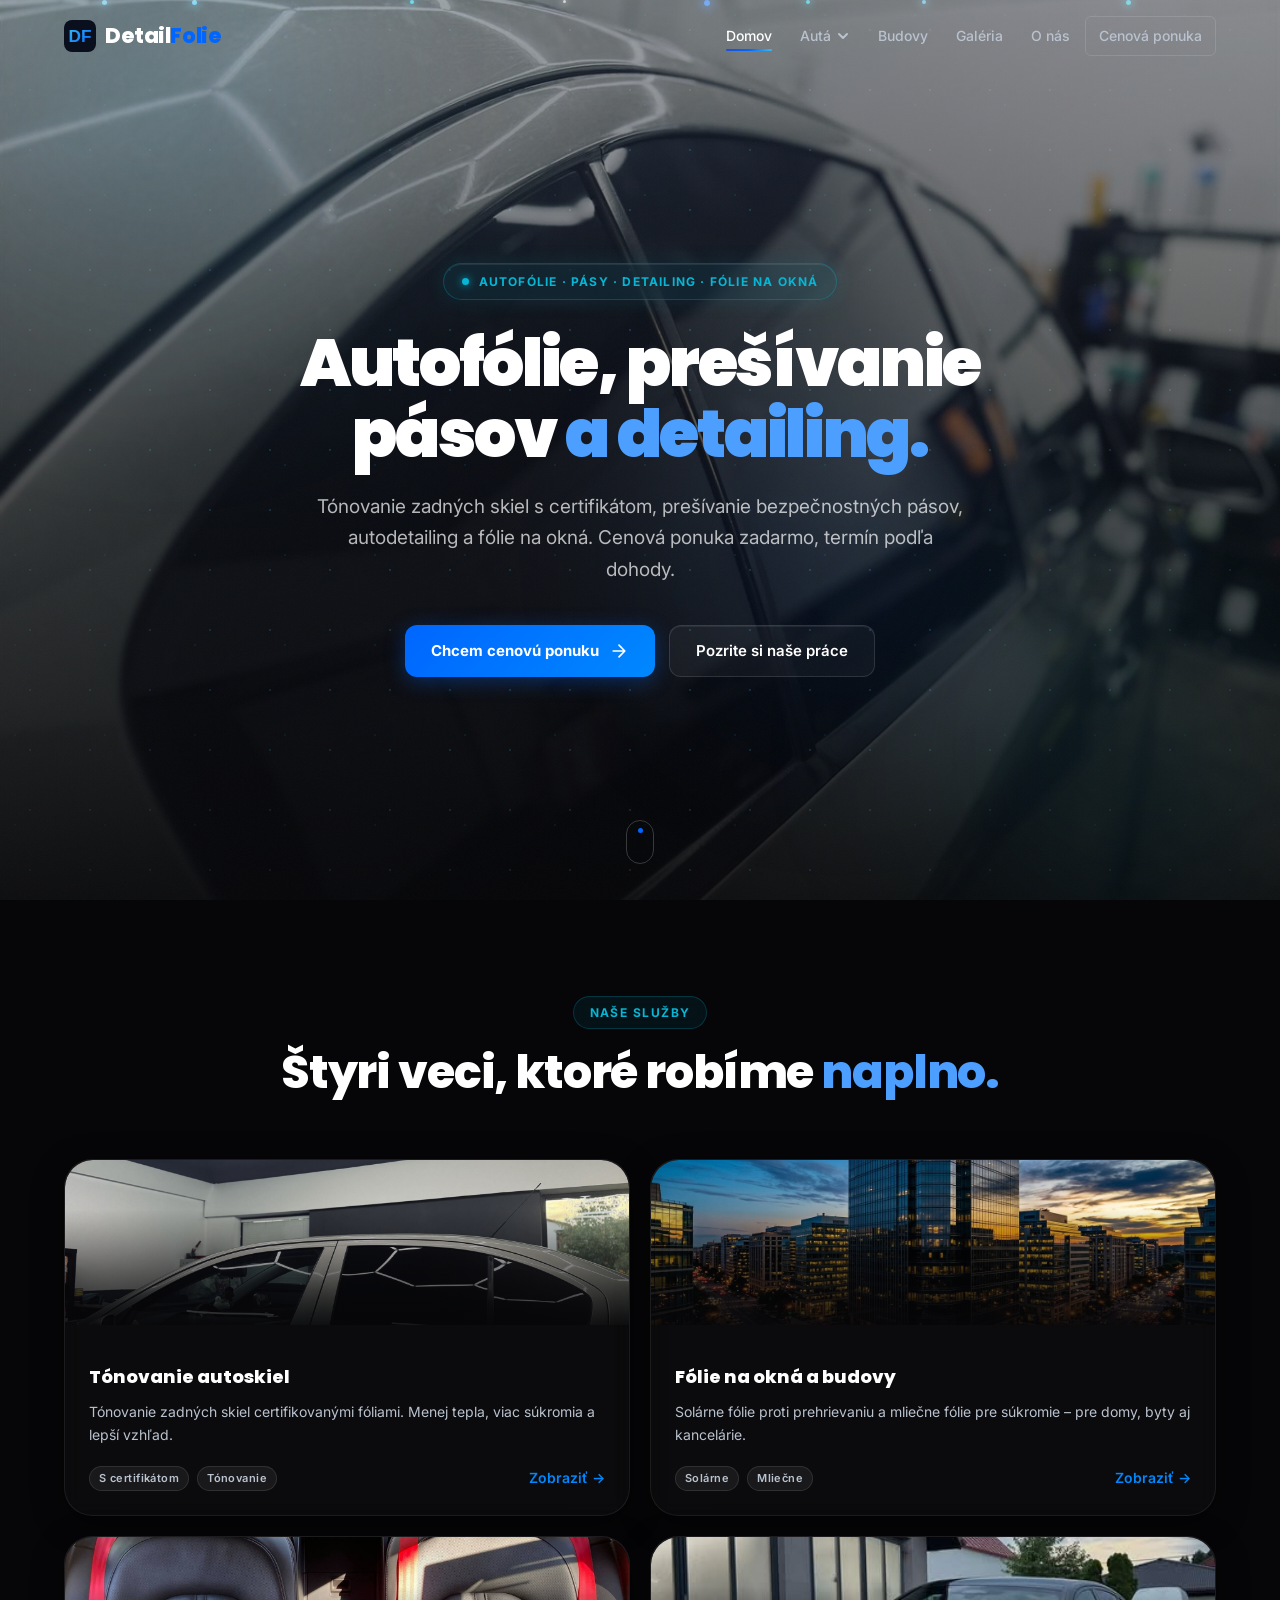
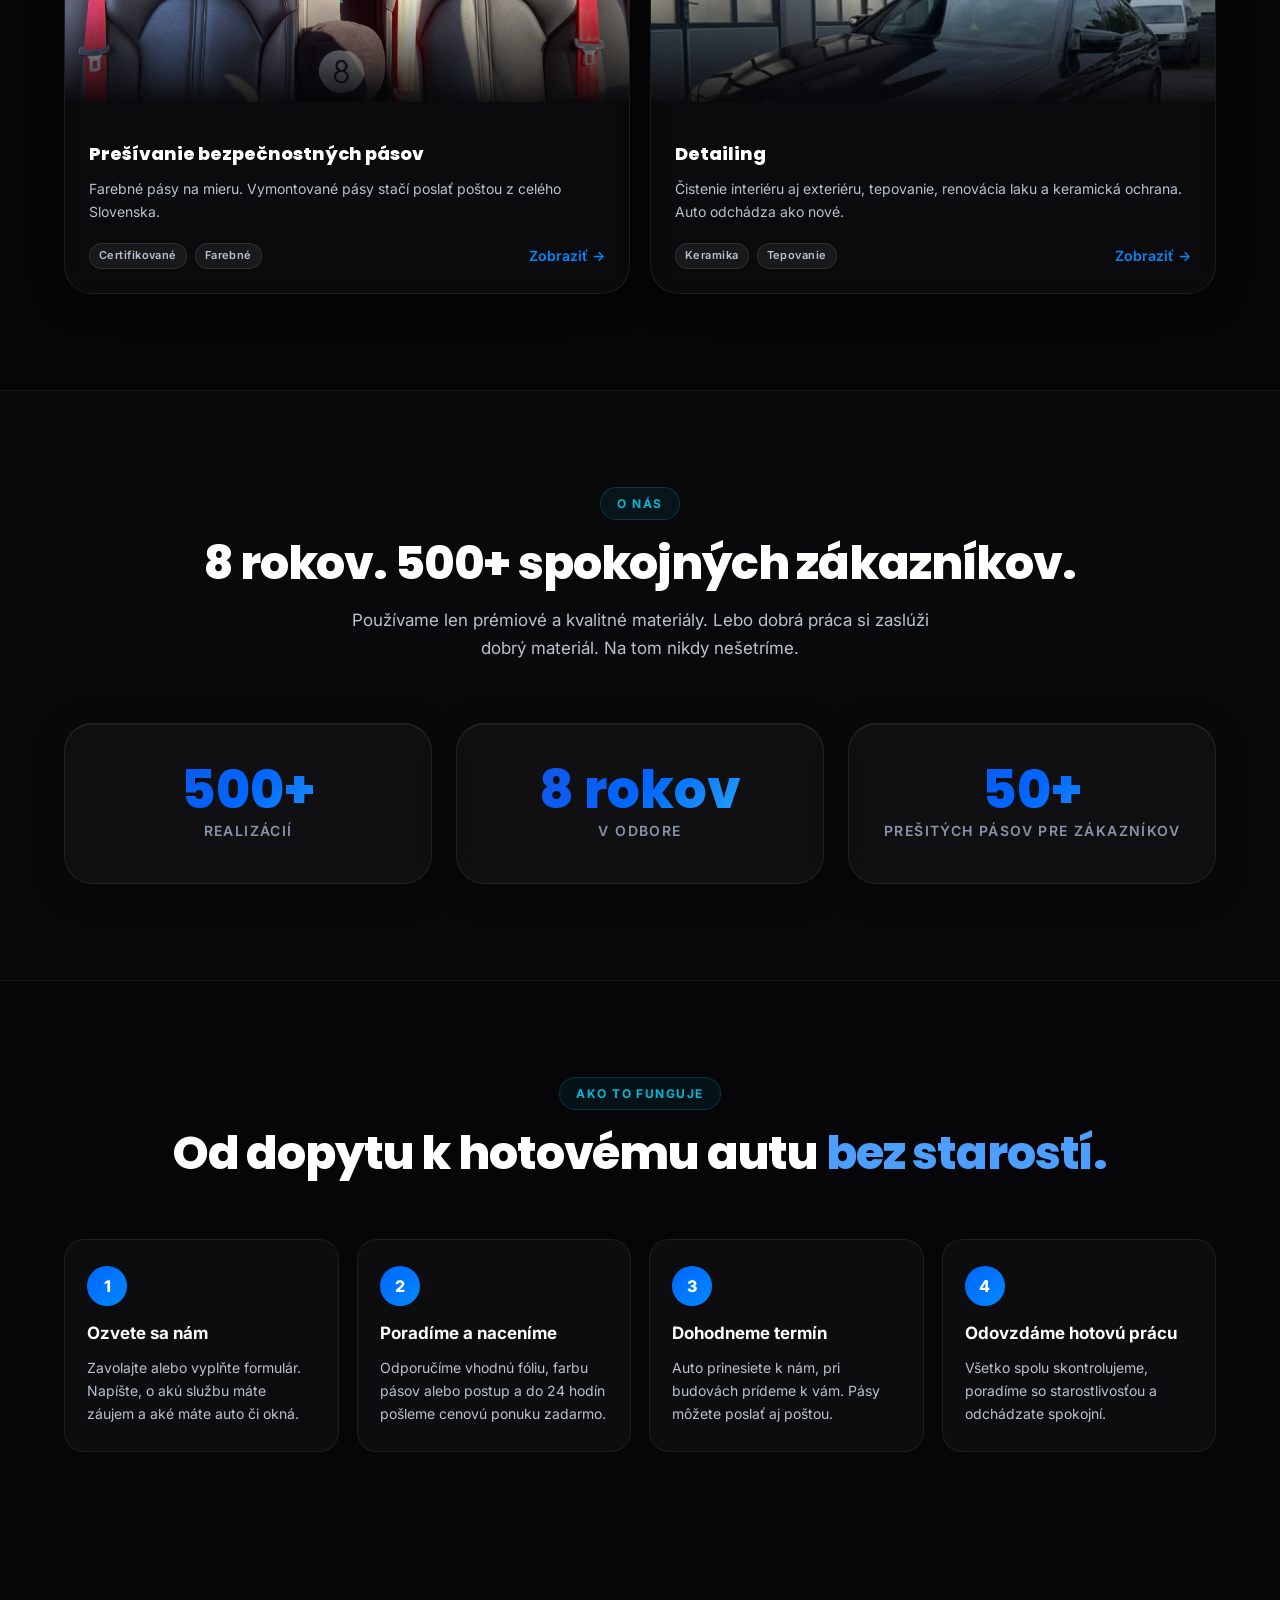
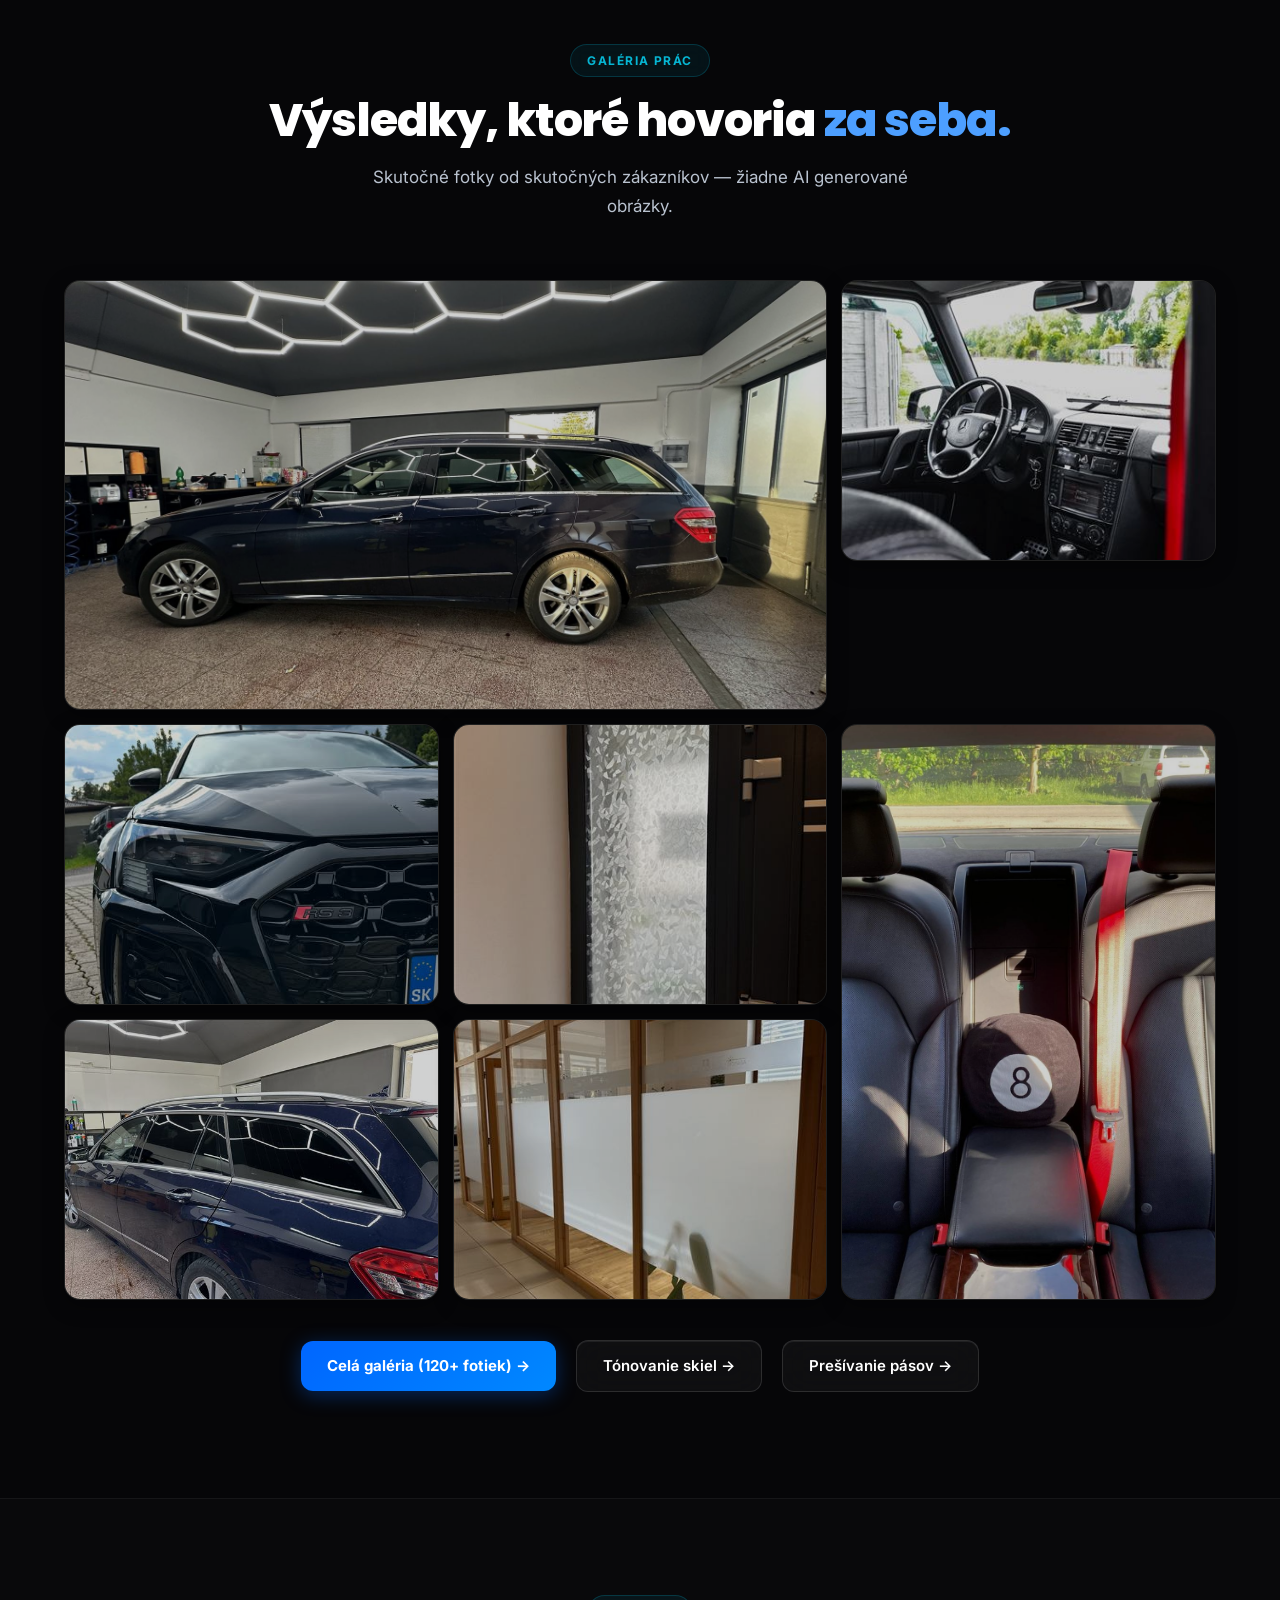
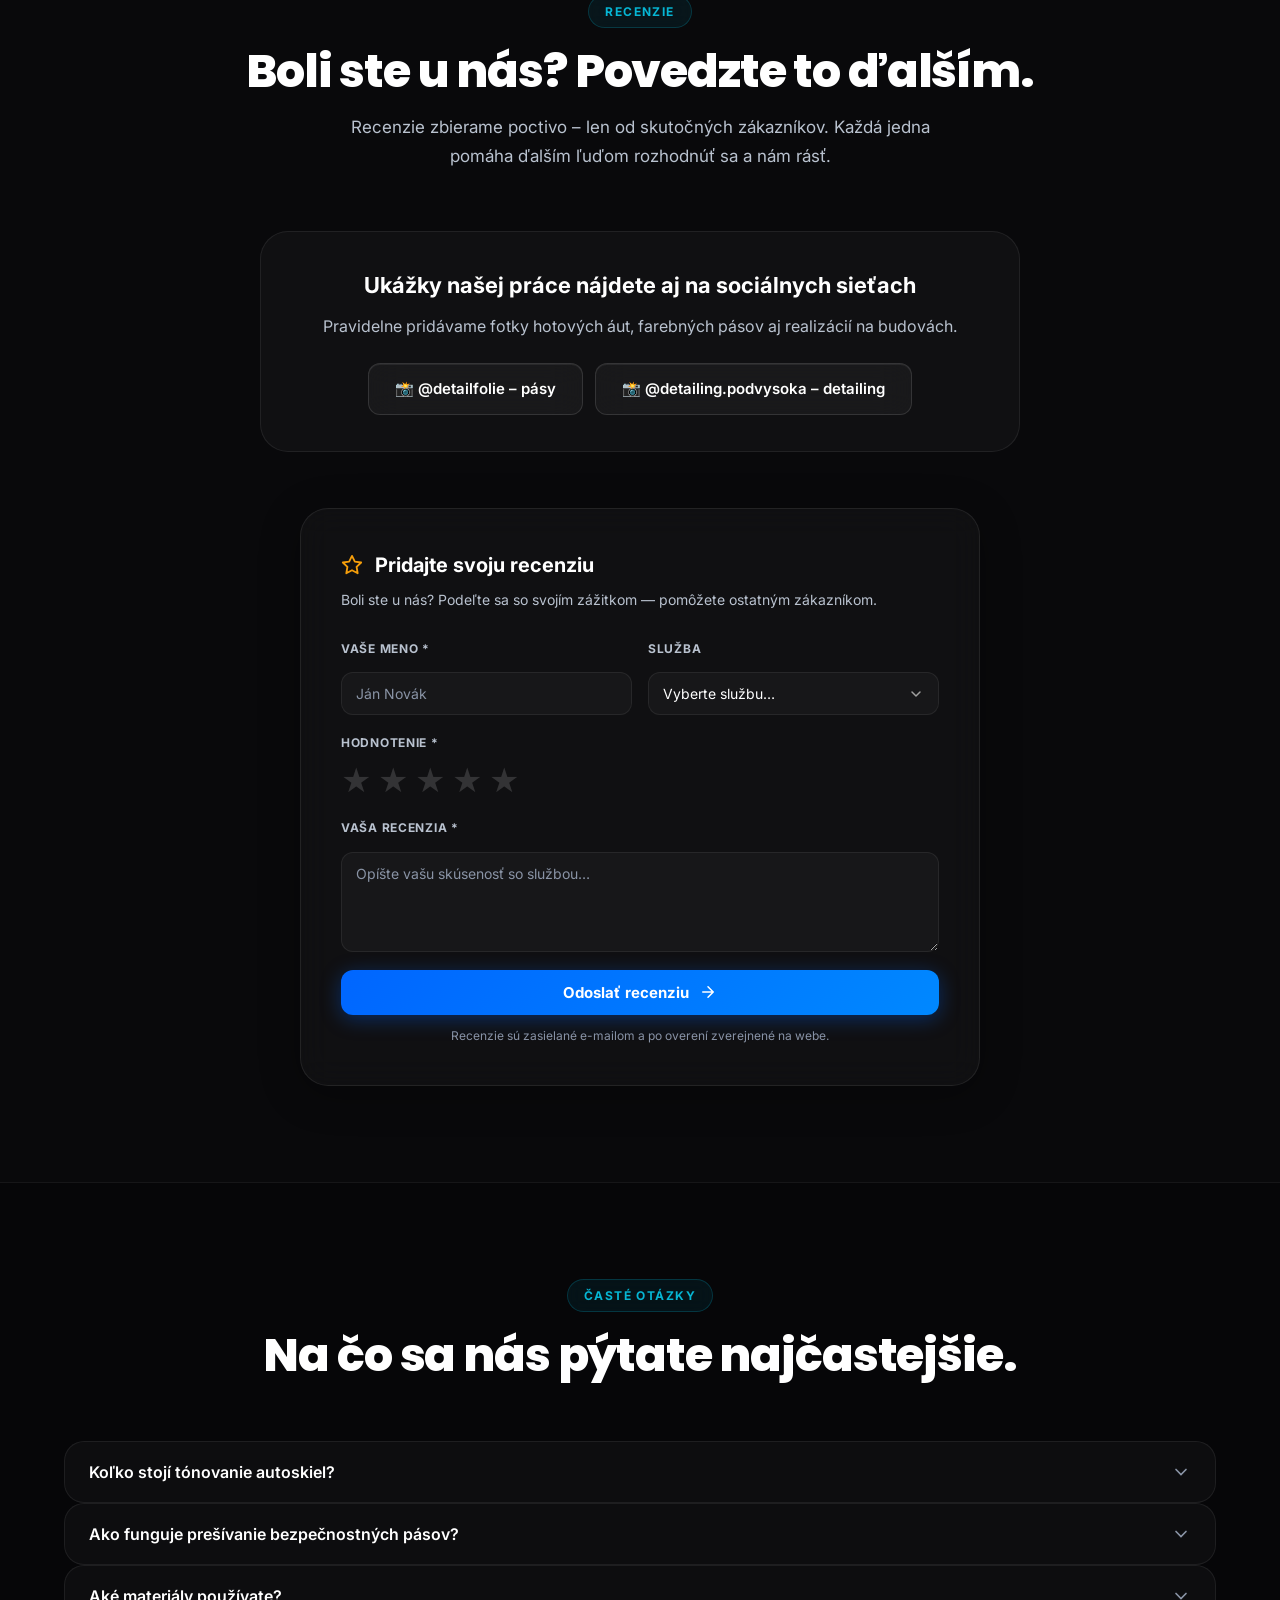
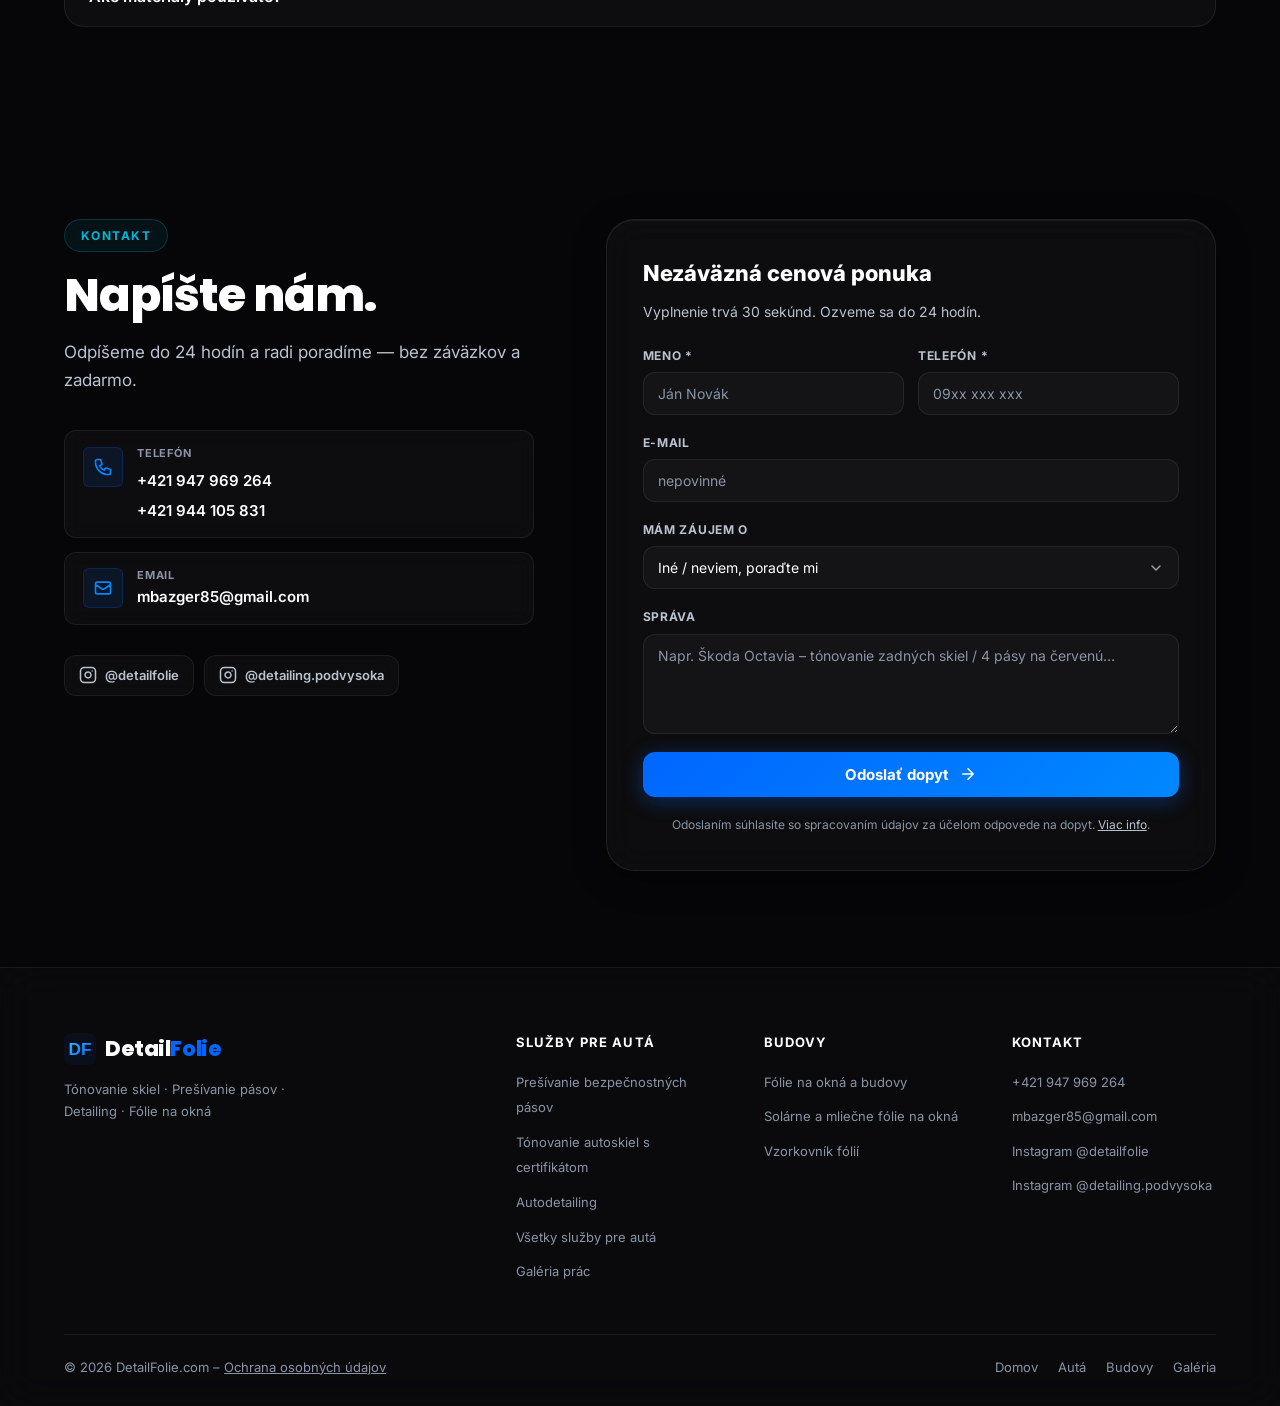
==== commit 72535a95: "Odstránené názvy miest z titulkov, popisov a textov - Preč Podvysoká, Čadca, Žilina, Kysuce, Turzovk" ====
--- a/index.html
+++ b/index.html
@@ -4,8 +4,8 @@
   <meta charset="UTF-8"/>
   <meta name="viewport" content="width=device-width, initial-scale=1.0"/>
 
-  <title>Tónovanie autoskiel, prešívanie pásov, detailing a fólie na okná | Podvysoká, Čadca – DetailFolie</title>
-  <meta name="description" content="Tónovanie zadných skiel s certifikátom, farebné bezpečnostné pásy (aj poštou), autodetailing a tepovanie, protislnečné a mliečne fólie na okná. Podvysoká, Čadca, Turzovka, Žilina. Ponuka zadarmo ☎ 0947 969 264"/>
+  <title>Tónovanie autoskiel, prešívanie pásov, detailing a fólie na okná | DetailFolie</title>
+  <meta name="description" content="Tónovanie zadných skiel s certifikátom, farebné bezpečnostné pásy (aj poštou), autodetailing a tepovanie, protislnečné a mliečne fólie na okná. Ponuka zadarmo ☎ 0947 969 264"/>
   <meta name="robots" content="index, follow, max-snippet:-1, max-image-preview:large, max-video-preview:-1"/>
   <link rel="canonical" href="https://detailfolie.com/"/>
 
@@ -17,7 +17,7 @@
   <meta property="og:site_name" content="DetailFolie"/>
   <meta property="og:url" content="https://detailfolie.com/"/>
   <meta property="og:title" content="DetailFolie – autofólie, prešívanie pásov, detailing, fólie na budovy"/>
-  <meta property="og:description" content="Tónovanie autoskiel, farebné bezpečnostné pásy, detailing a fólie na okná. Podvysoká a okolie, prešívanie pásov aj poštou z celého Slovenska."/>
+  <meta property="og:description" content="Tónovanie autoskiel, farebné bezpečnostné pásy, detailing a fólie na okná. Prešívanie pásov aj poštou z celého Slovenska."/>
   <meta property="og:image" content="https://detailfolie.com/assets/og/home.jpg"/>
   <meta property="og:image:width" content="1200"/>
   <meta property="og:image:height" content="630"/>
@@ -68,7 +68,7 @@
         "mainEntity": [
           
           { "@type": "Question", "name": "Koľko stojí tónovanie autoskiel?", "acceptedAnswer": { "@type": "Answer", "text": "Cena závisí od typu vozidla, počtu skiel a zvolenej fólie. Napíšte nám model auta alebo zavolajte na +421 947 969 264 a pošleme presnú cenovú ponuku zadarmo." } },
-          { "@type": "Question", "name": "Ako funguje prešívanie bezpečnostných pásov?", "acceptedAnswer": { "@type": "Answer", "text": "Vymontované pásy nám pošlete poštou alebo prinesiete osobne do Podvysokej. Prešijeme ich špeciálnymi niťami vo farbe podľa vášho výberu so zachovaním bezpečnosti a pošleme späť, prípadne si po ne prídete." } },
+          { "@type": "Question", "name": "Ako funguje prešívanie bezpečnostných pásov?", "acceptedAnswer": { "@type": "Answer", "text": "Vymontované pásy nám pošlete poštou alebo prinesiete osobne. Prešijeme ich špeciálnymi niťami vo farbe podľa vášho výberu so zachovaním bezpečnosti a pošleme späť, prípadne si po ne prídete." } },
           { "@type": "Question", "name": "Aké materiály používate?", "acceptedAnswer": { "@type": "Answer", "text": "Pracujeme len s kvalitnými profesionálnymi materiálmi a každú zákazku robíme s rovnakou starostlivosťou. Dobrá práca si zaslúži dobrý materiál." } }
         ]
       }
@@ -286,7 +286,7 @@
       <!-- Detailing -->
       <a href="/detailing" class="hub-card svc-card anim anim-d4">
         <div class="svc-photo-wrap">
-          <img src="detailing/bmw-5-exterier.jpg" alt="Auto detailing Podvysoká – BMW po čistení exteriéru" class="svc-photo" loading="lazy" decoding="async"/>
+          <img src="detailing/bmw-5-exterier.jpg" alt="Autodetailing – BMW po čistení exteriéru" class="svc-photo" loading="lazy" decoding="async"/>
           <div class="svc-photo-fade"></div>
           <div class="svc-card-icon svc-icon-emerald svc-icon-over">
             <svg width="22" height="22" viewBox="0 0 24 24" fill="none">
@@ -346,7 +346,7 @@
     <div class="steps-grid anim anim-d1">
       <div class="step-card"><h3>Ozvete sa nám</h3><p>Zavolajte alebo vyplňte formulár. Napíšte, o akú službu máte záujem a aké máte auto či okná.</p></div>
       <div class="step-card"><h3>Poradíme a naceníme</h3><p>Odporučíme vhodnú fóliu, farbu pásov alebo postup a do 24 hodín pošleme cenovú ponuku zadarmo.</p></div>
-      <div class="step-card"><h3>Dohodneme termín</h3><p>Auto prinesiete k nám do Podvysokej, pri budovách prídeme k vám. Pásy môžete poslať aj poštou.</p></div>
+      <div class="step-card"><h3>Dohodneme termín</h3><p>Auto prinesiete k nám, pri budovách prídeme k vám. Pásy môžete poslať aj poštou.</p></div>
       <div class="step-card"><h3>Odovzdáme hotovú prácu</h3><p>Všetko spolu skontrolujeme, poradíme so starostlivosťou a odchádzate spokojní.</p></div>
     </div>
   </div>
@@ -547,7 +547,7 @@
       </div>
       <div class="faq-item">
         <button class="faq-q" type="button" aria-expanded="false">Ako funguje prešívanie bezpečnostných pásov?<svg class="faq-arrow" width="20" height="20" viewBox="0 0 24 24" fill="none" aria-hidden="true"><path d="M6 9l6 6 6-6" stroke="currentColor" stroke-width="2" stroke-linecap="round"/></svg></button>
-        <div class="faq-a"><div class="faq-a-inner">Vymontované pásy nám pošlete poštou alebo prinesiete osobne do Podvysokej. Prešijeme ich špeciálnymi niťami vo farbe podľa vášho výberu so zachovaním bezpečnosti a pošleme späť, prípadne si po ne prídete. Pozrite si <a href="/presivanie#vzorkovnik">vzorkovník farieb pásov</a>.</div></div>
+        <div class="faq-a"><div class="faq-a-inner">Vymontované pásy nám pošlete poštou alebo prinesiete osobne. Prešijeme ich špeciálnymi niťami vo farbe podľa vášho výberu so zachovaním bezpečnosti a pošleme späť, prípadne si po ne prídete. Pozrite si <a href="/presivanie#vzorkovnik">vzorkovník farieb pásov</a>.</div></div>
       </div>
       <div class="faq-item">
         <button class="faq-q" type="button" aria-expanded="false">Aké materiály používate?<svg class="faq-arrow" width="20" height="20" viewBox="0 0 24 24" fill="none" aria-hidden="true"><path d="M6 9l6 6 6-6" stroke="currentColor" stroke-width="2" stroke-linecap="round"/></svg></button>
@@ -662,7 +662,7 @@
         <ul>
           <li><a href="/presivanie">Prešívanie bezpečnostných pásov</a></li>
           <li><a href="/auto-folie">Tónovanie autoskiel s certifikátom</a></li>
-          <li><a href="/detailing">Autodetailing Podvysoká</a></li>
+          <li><a href="/detailing">Autodetailing</a></li>
           <li><a href="/auto">Všetky služby pre autá</a></li>
           <li><a href="/galeria">Galéria prác</a></li>
         </ul>
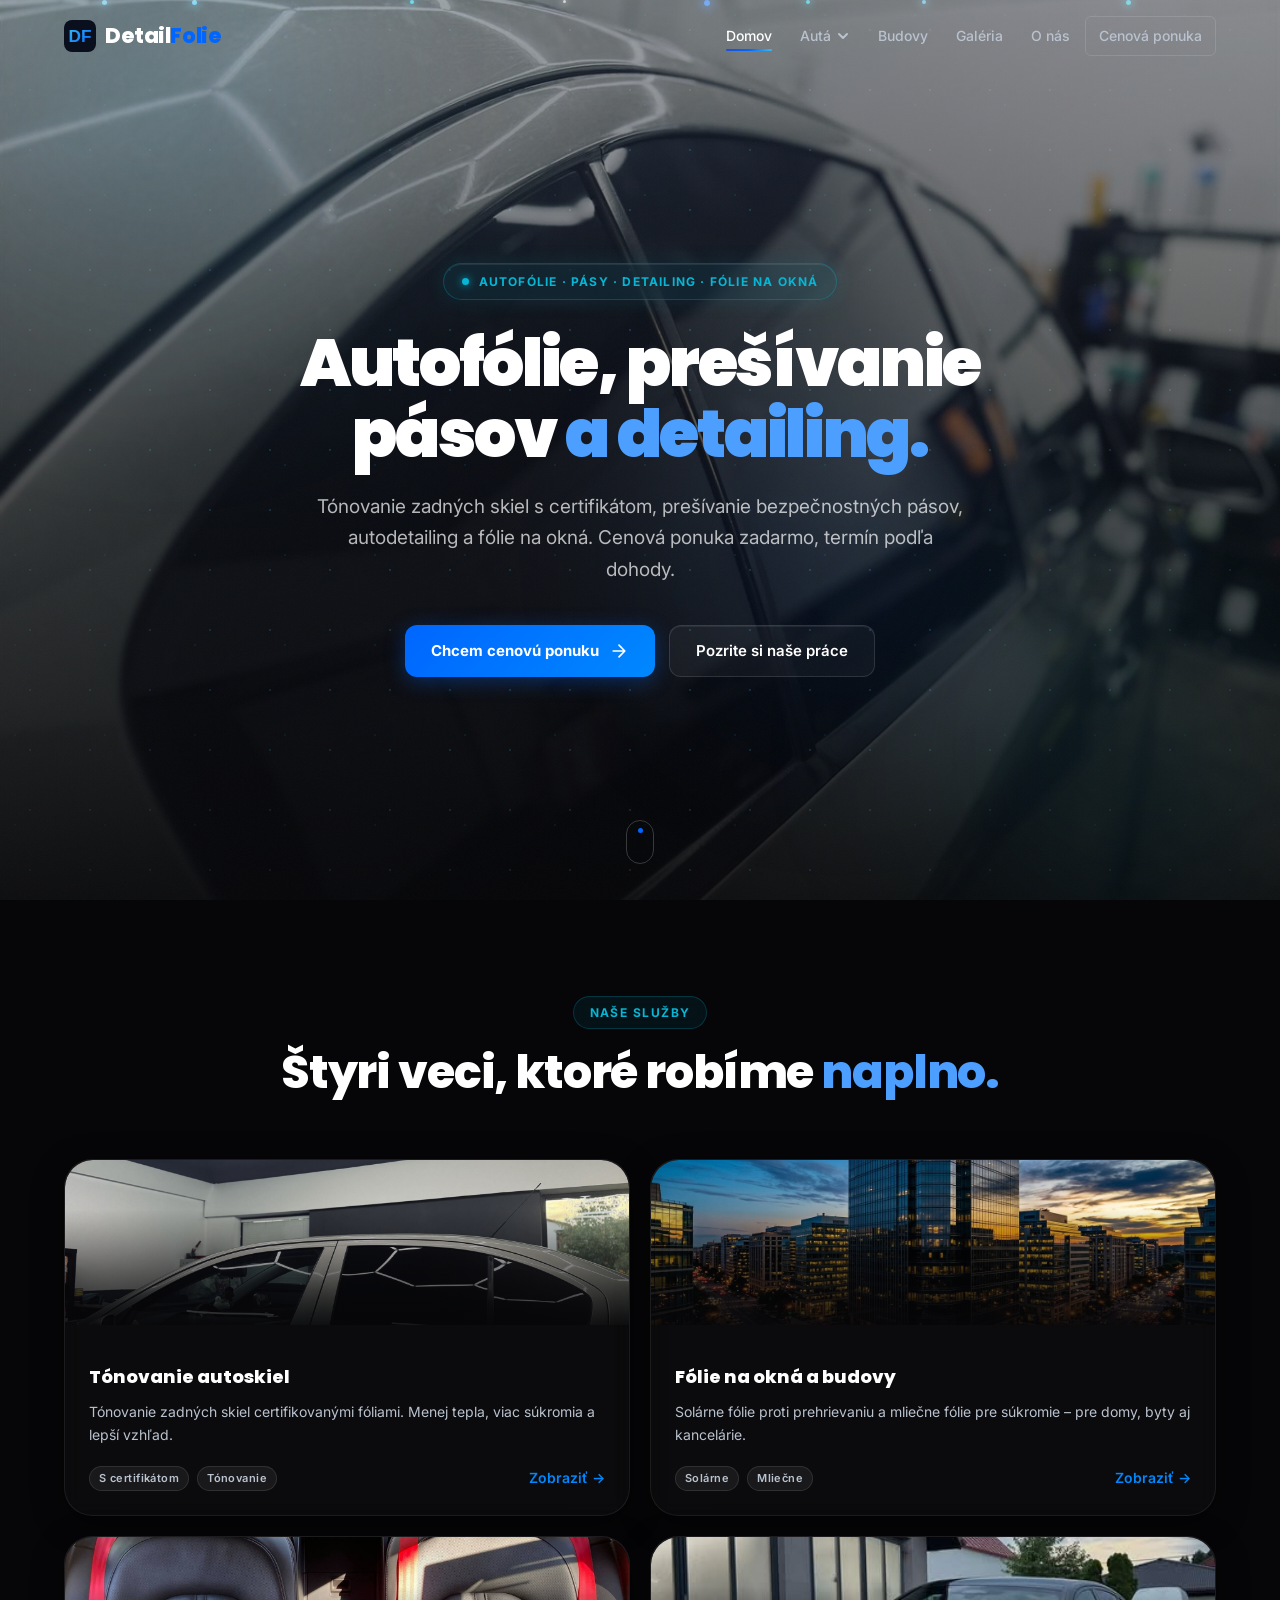
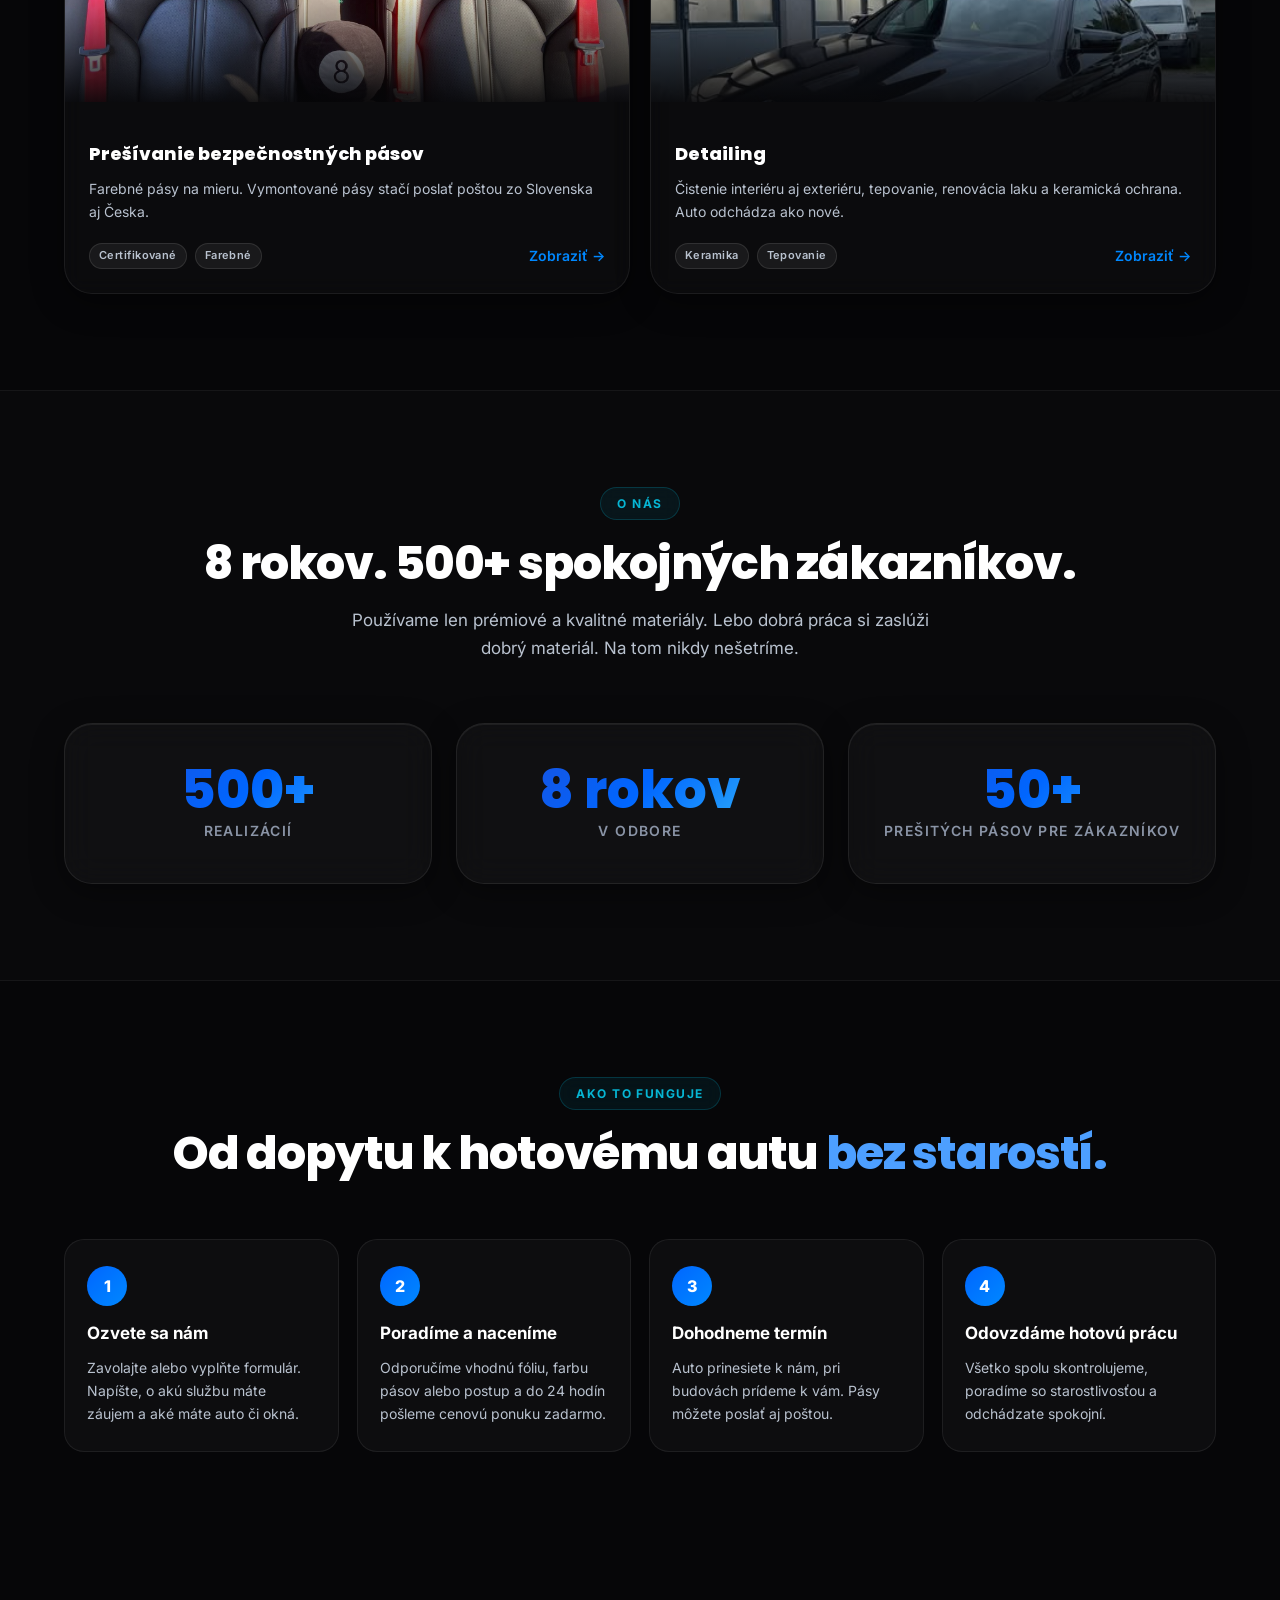
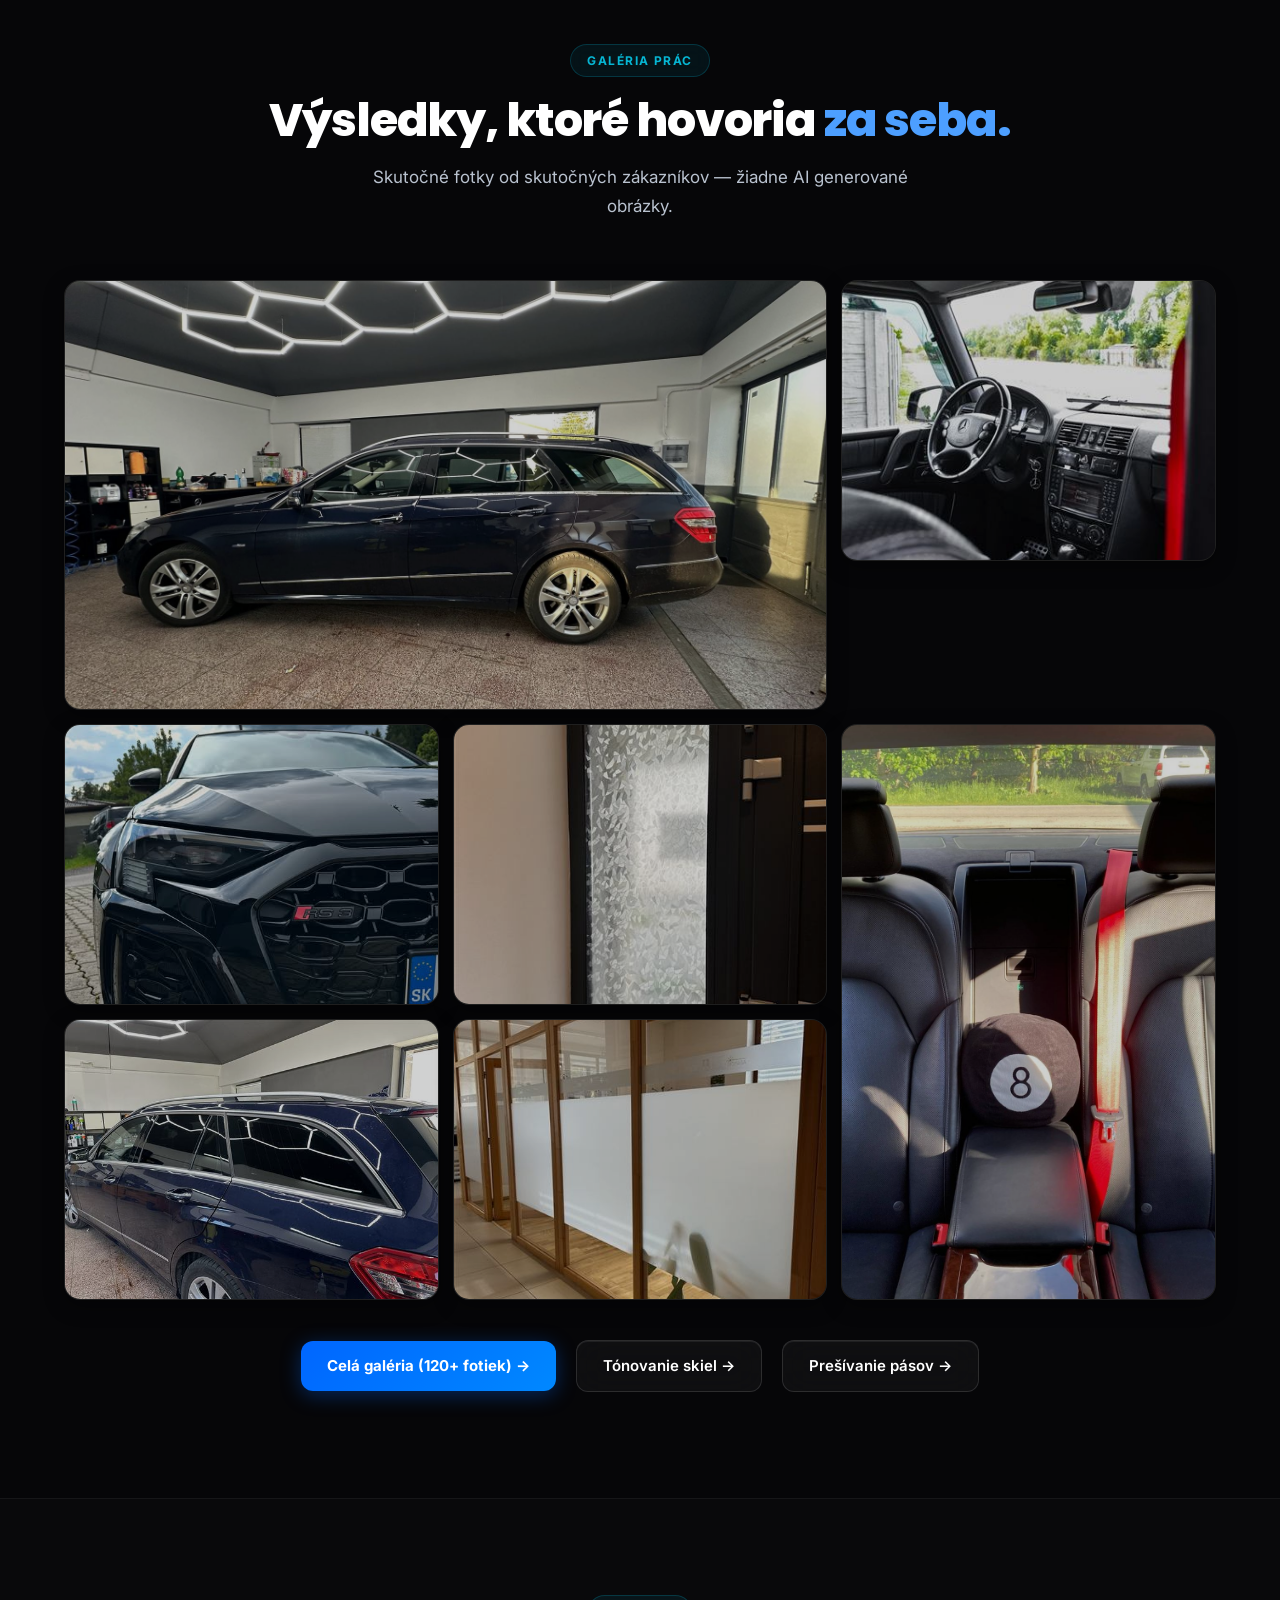
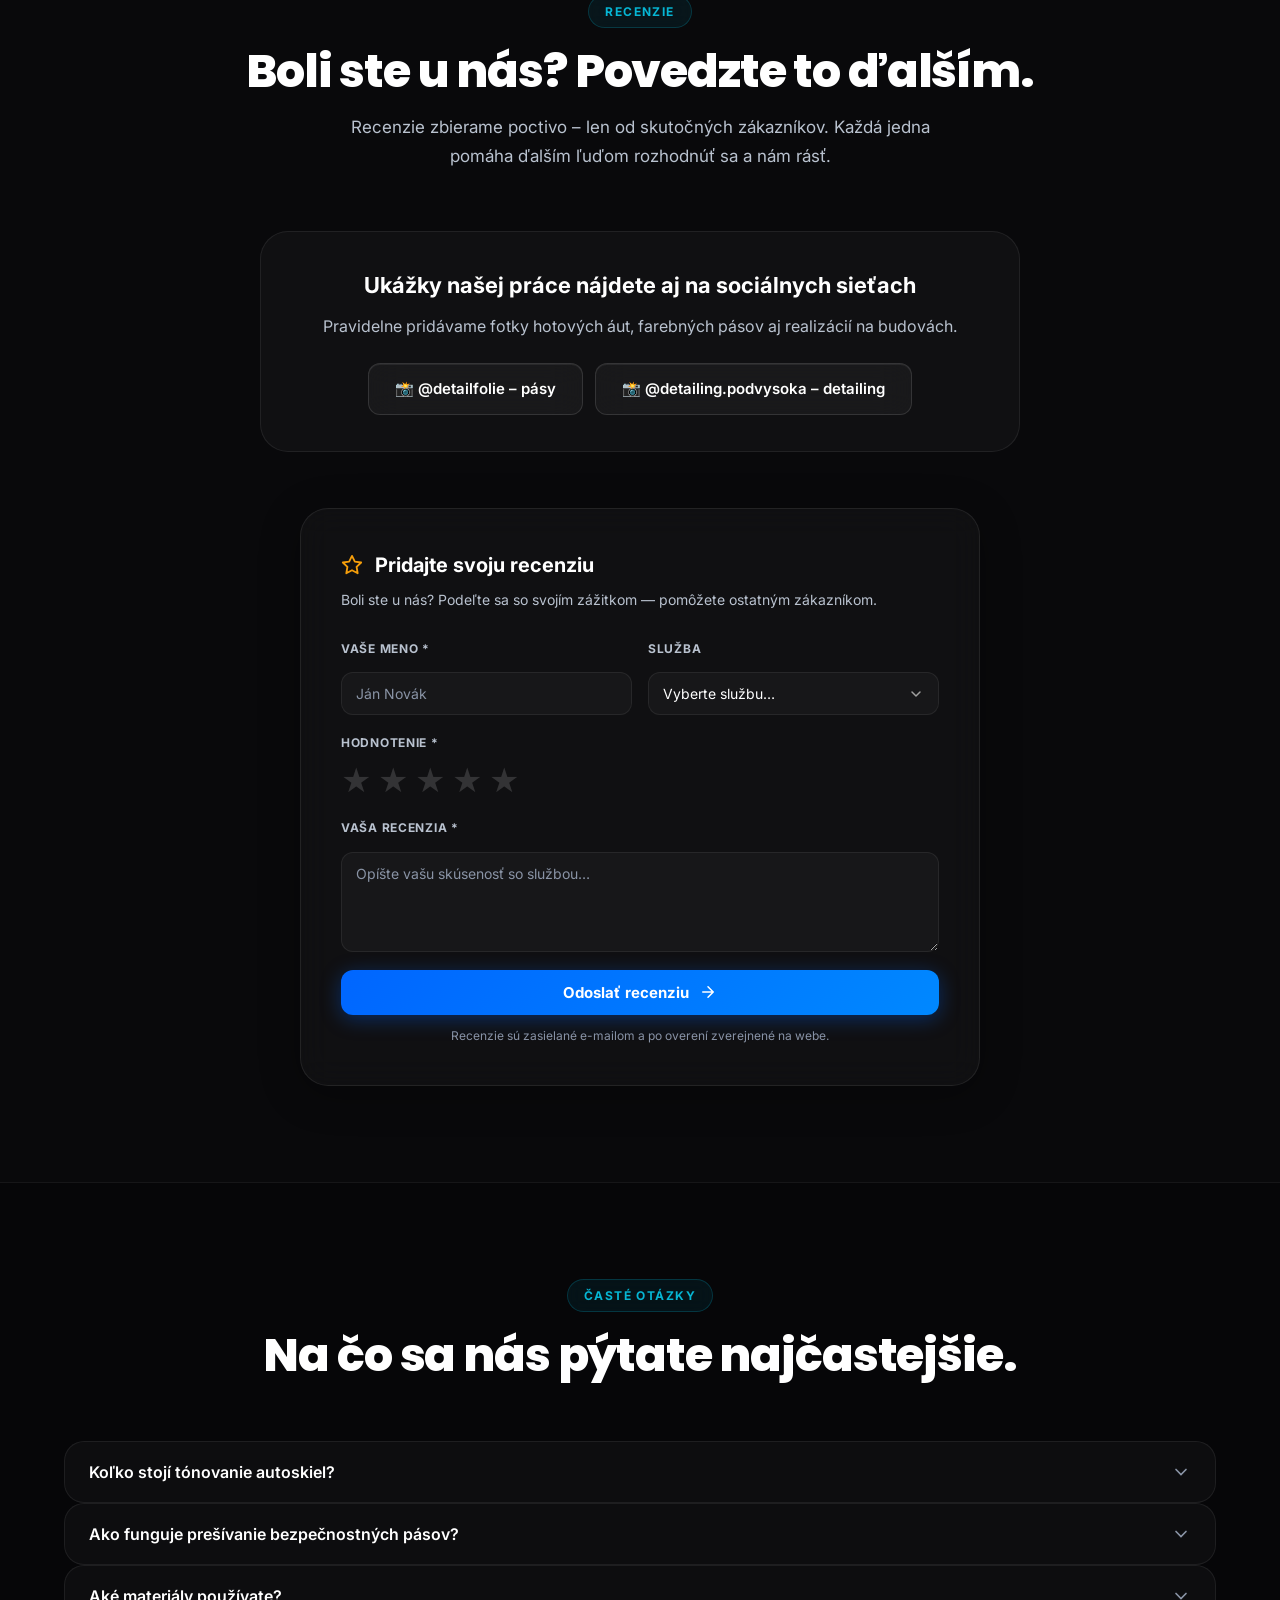
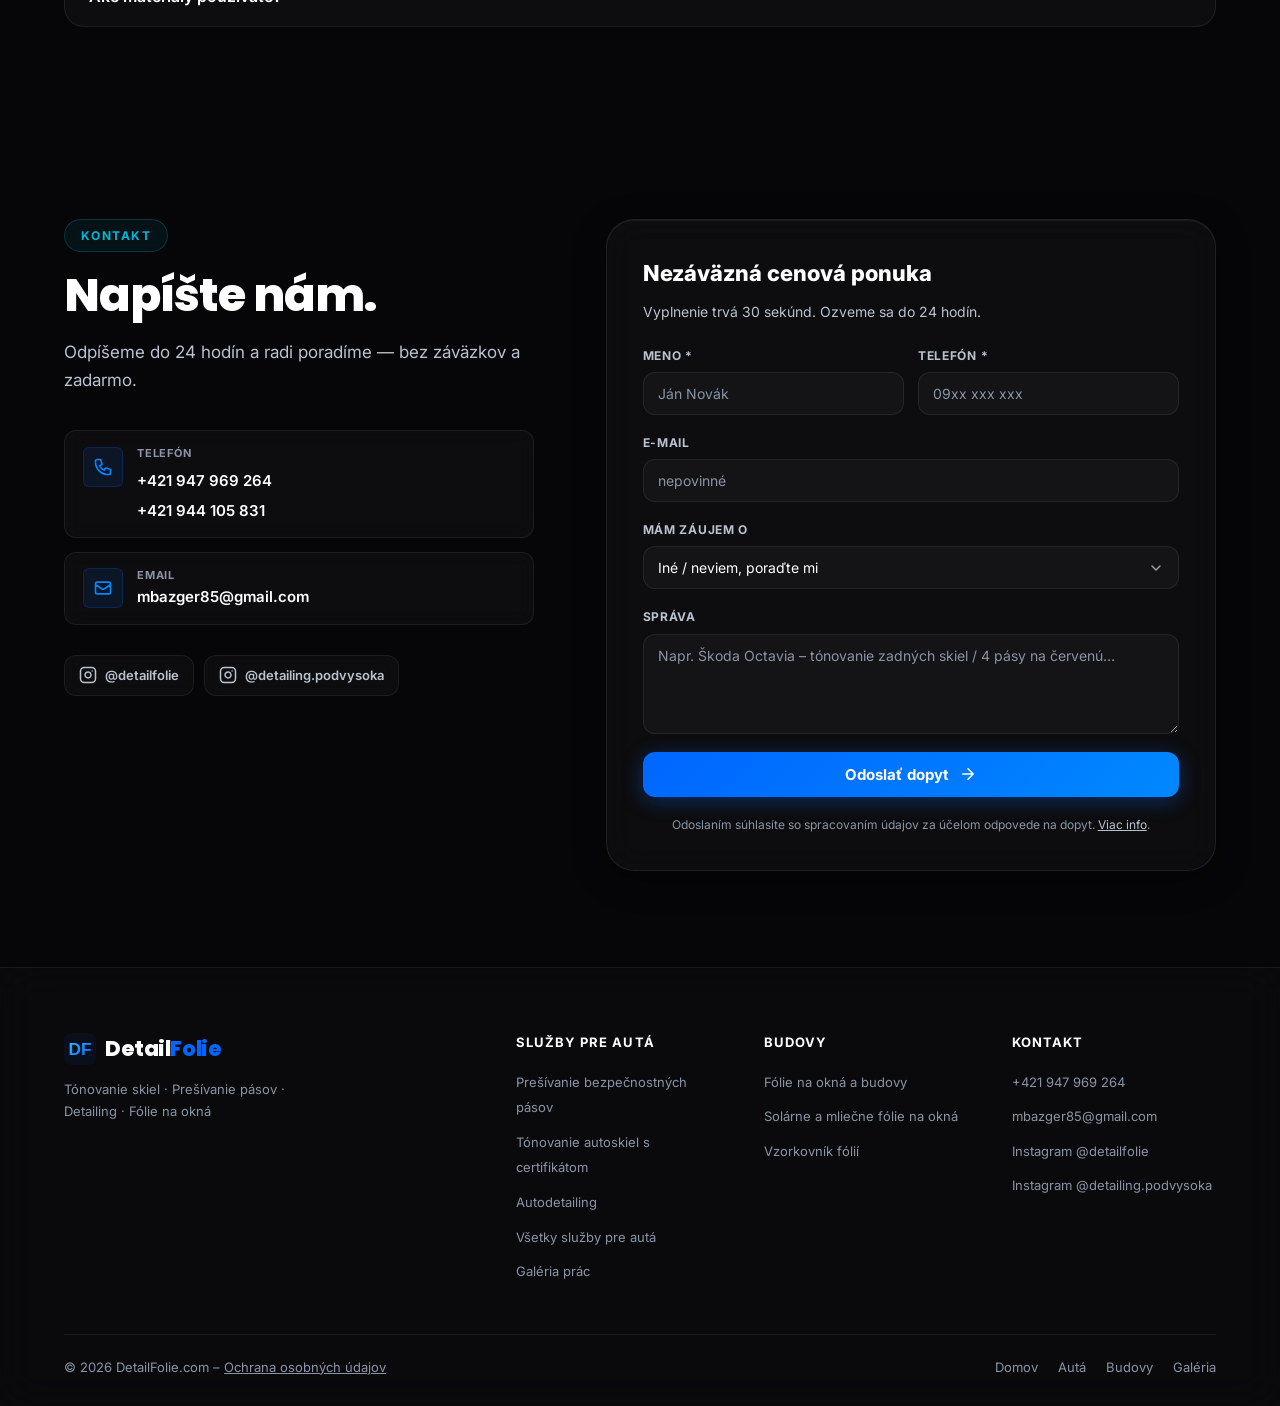
==== commit a57da96a: "Cielenie na SK aj CZ trh (informatívna stránka) - Zásielkové služby: "z celého Slovenska" -> "zo Slo" ====
--- a/index.html
+++ b/index.html
@@ -17,11 +17,12 @@
   <meta property="og:site_name" content="DetailFolie"/>
   <meta property="og:url" content="https://detailfolie.com/"/>
   <meta property="og:title" content="DetailFolie – autofólie, prešívanie pásov, detailing, fólie na budovy"/>
-  <meta property="og:description" content="Tónovanie autoskiel, farebné bezpečnostné pásy, detailing a fólie na okná. Prešívanie pásov aj poštou z celého Slovenska."/>
+  <meta property="og:description" content="Tónovanie autoskiel, farebné bezpečnostné pásy, detailing a fólie na okná. Prešívanie pásov aj poštou zo Slovenska aj Česka."/>
   <meta property="og:image" content="https://detailfolie.com/assets/og/home.jpg"/>
   <meta property="og:image:width" content="1200"/>
   <meta property="og:image:height" content="630"/>
   <meta property="og:locale" content="sk_SK"/>
+  <meta property="og:locale:alternate" content="cs_CZ"/>
   <meta name="twitter:card" content="summary_large_image"/>
 
   <link rel="preload" as="image" href="/folie_auta/IMG_4145.JPEG" fetchpriority="high"/>
@@ -273,7 +274,7 @@
         </div>
         <div class="svc-card-body">
           <h3>Prešívanie bezpečnostných pásov</h3>
-          <p>Farebné pásy na mieru. Vymontované pásy stačí poslať poštou z celého Slovenska.</p>
+          <p>Farebné pásy na mieru. Vymontované pásy stačí poslať poštou zo Slovenska aj Česka.</p>
         </div>
         <div class="svc-card-footer">
           <span class="svc-tag">Certifikované</span>
